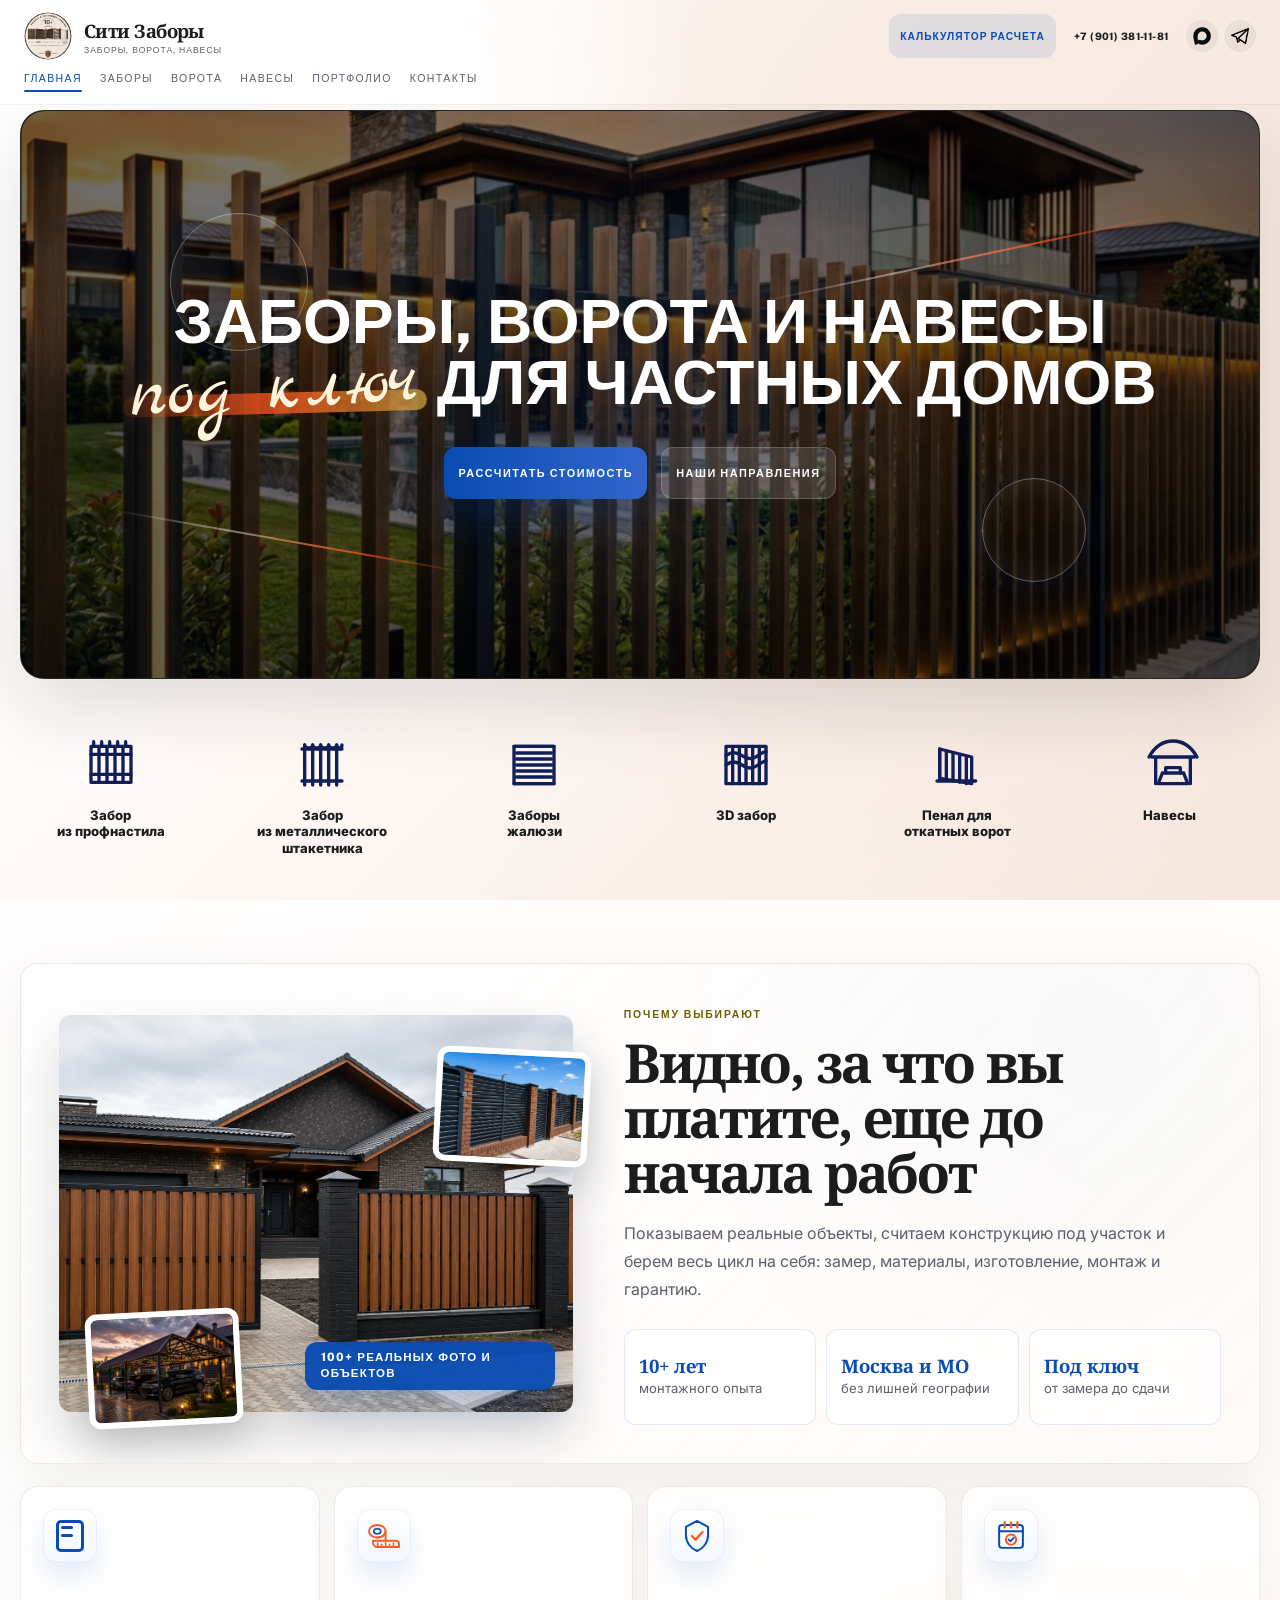
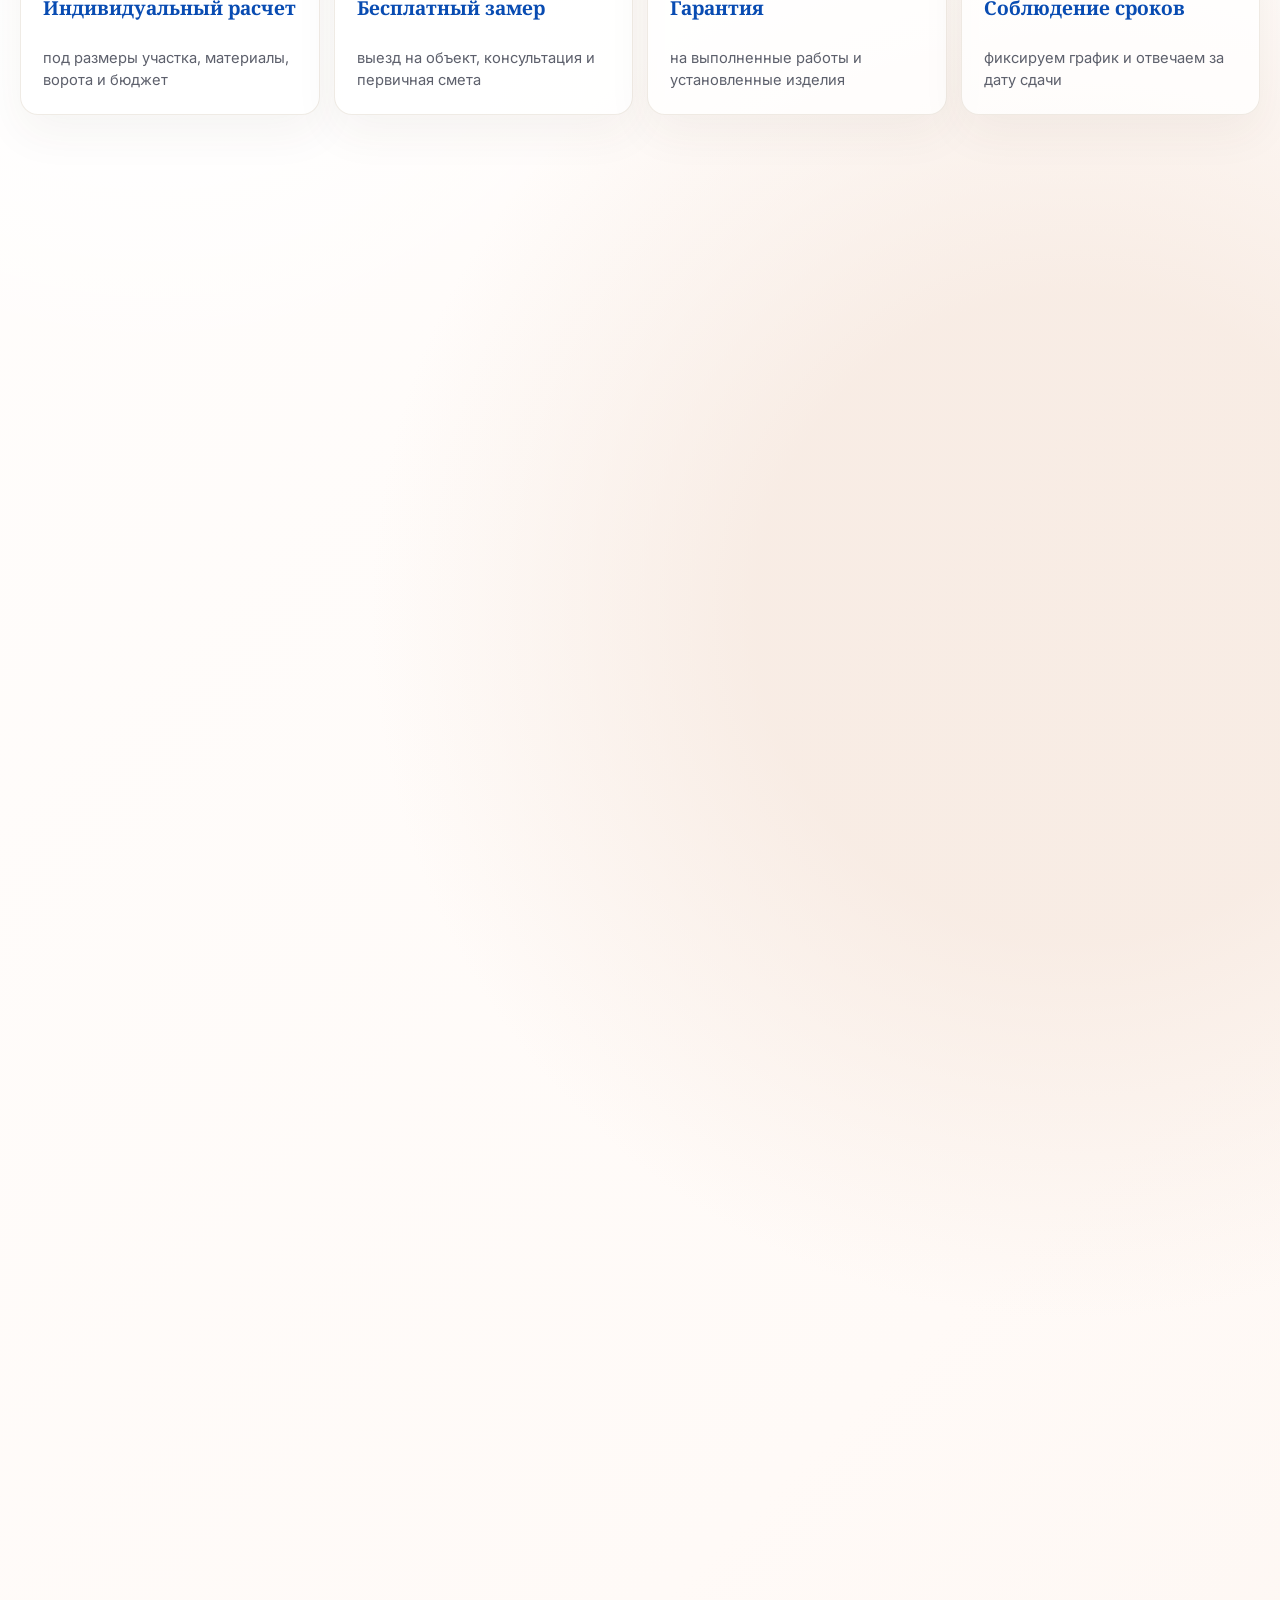
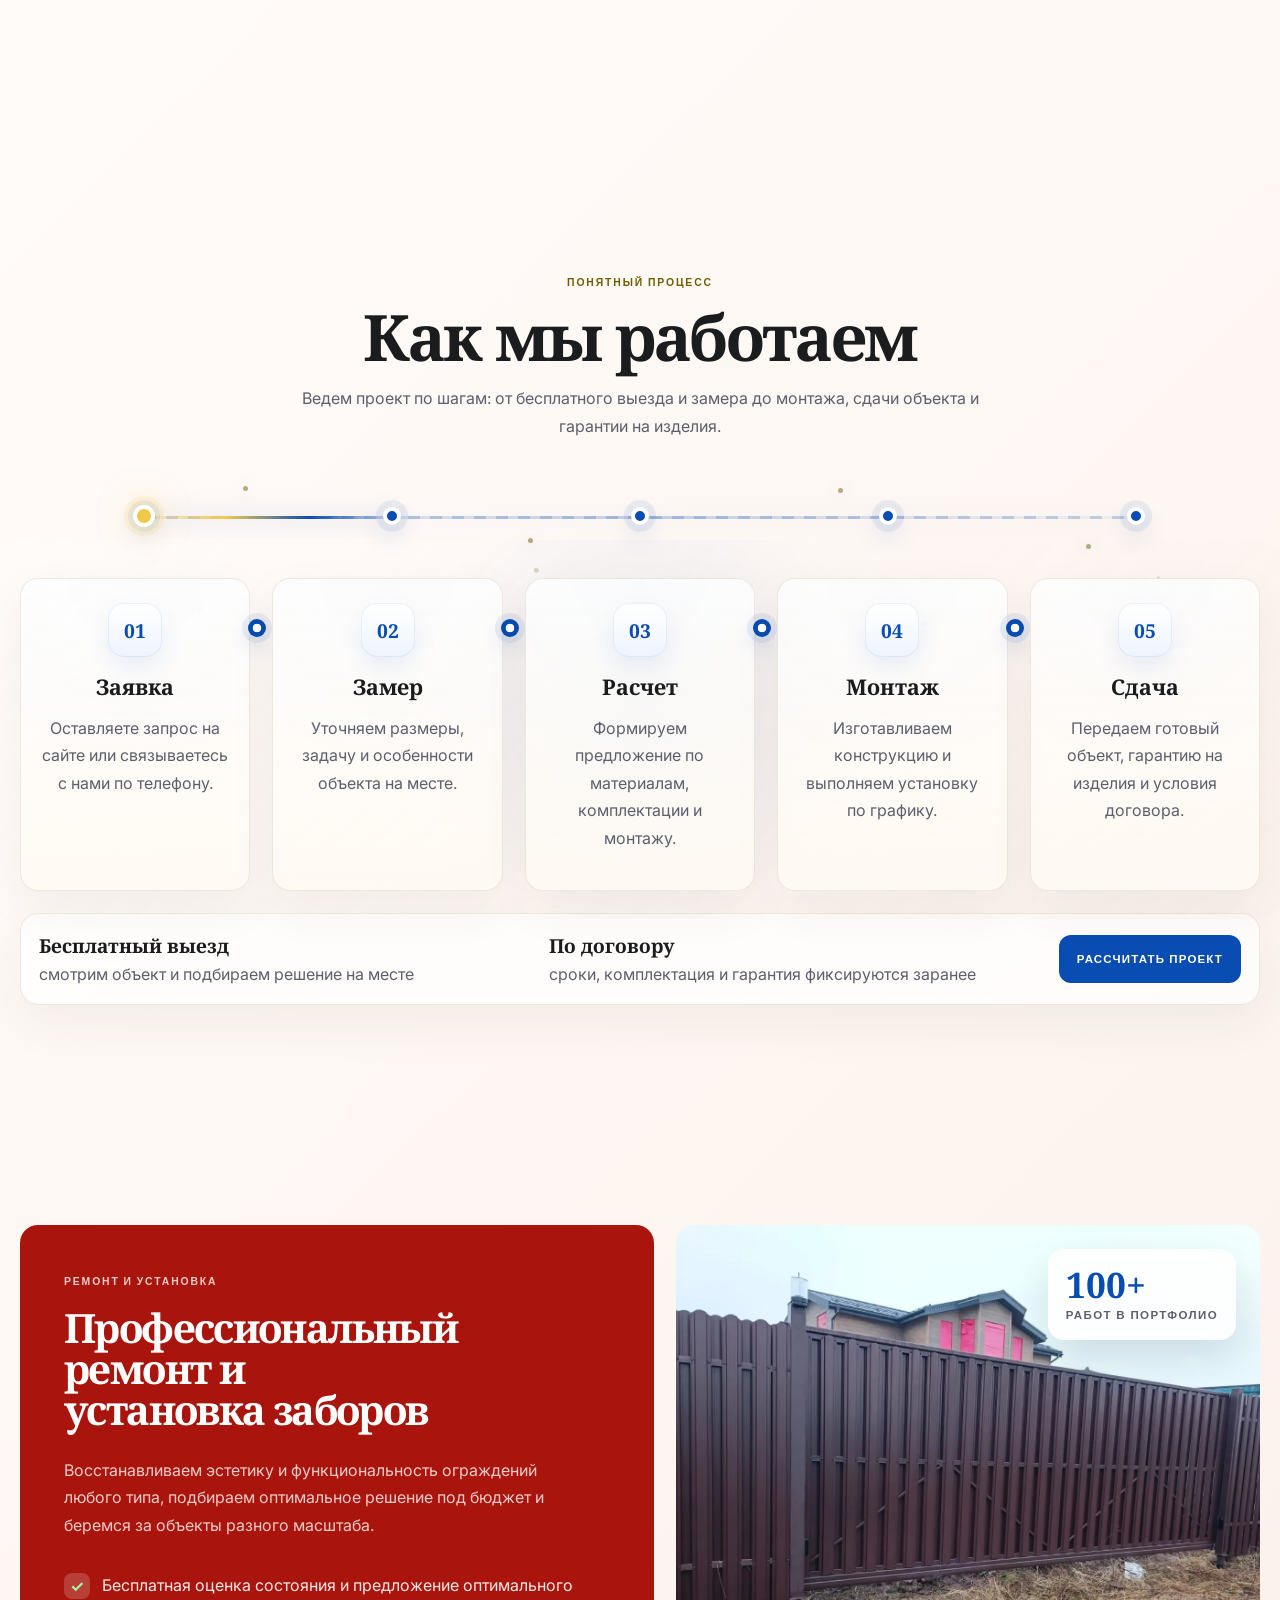
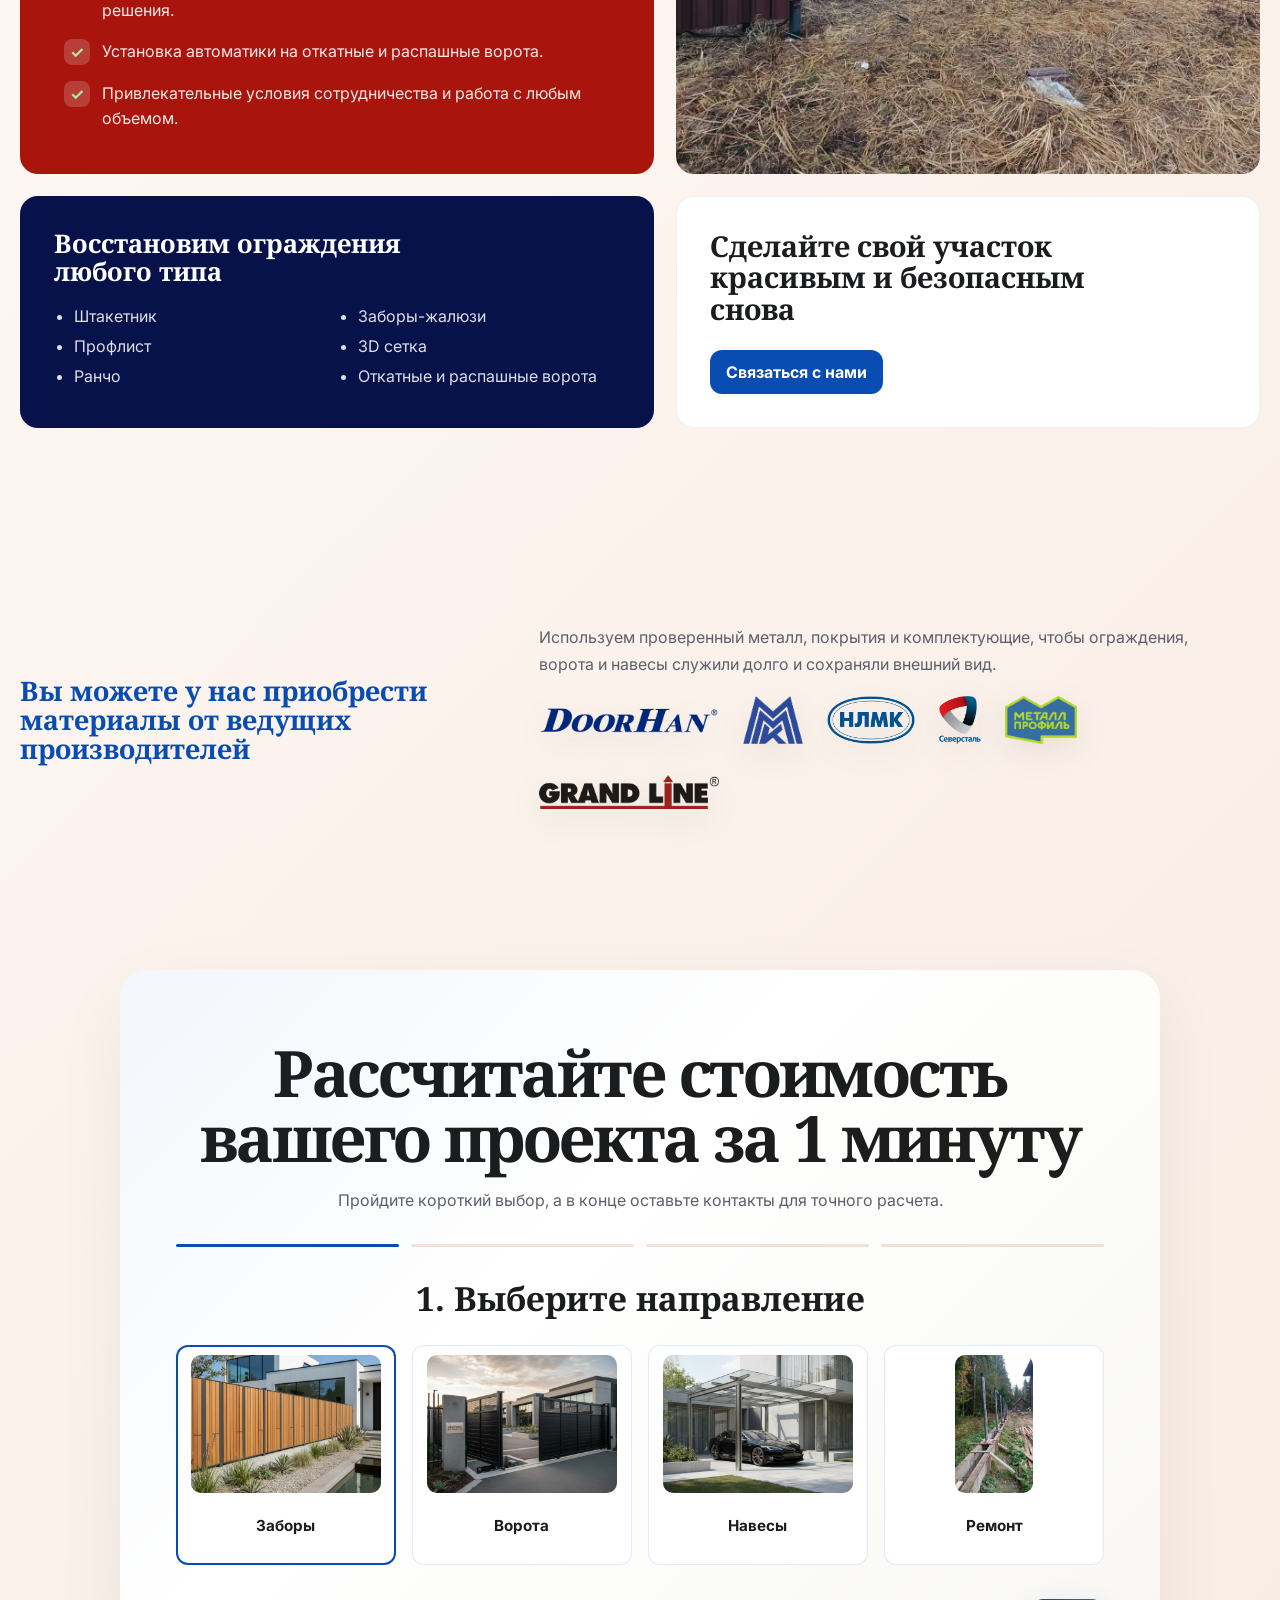
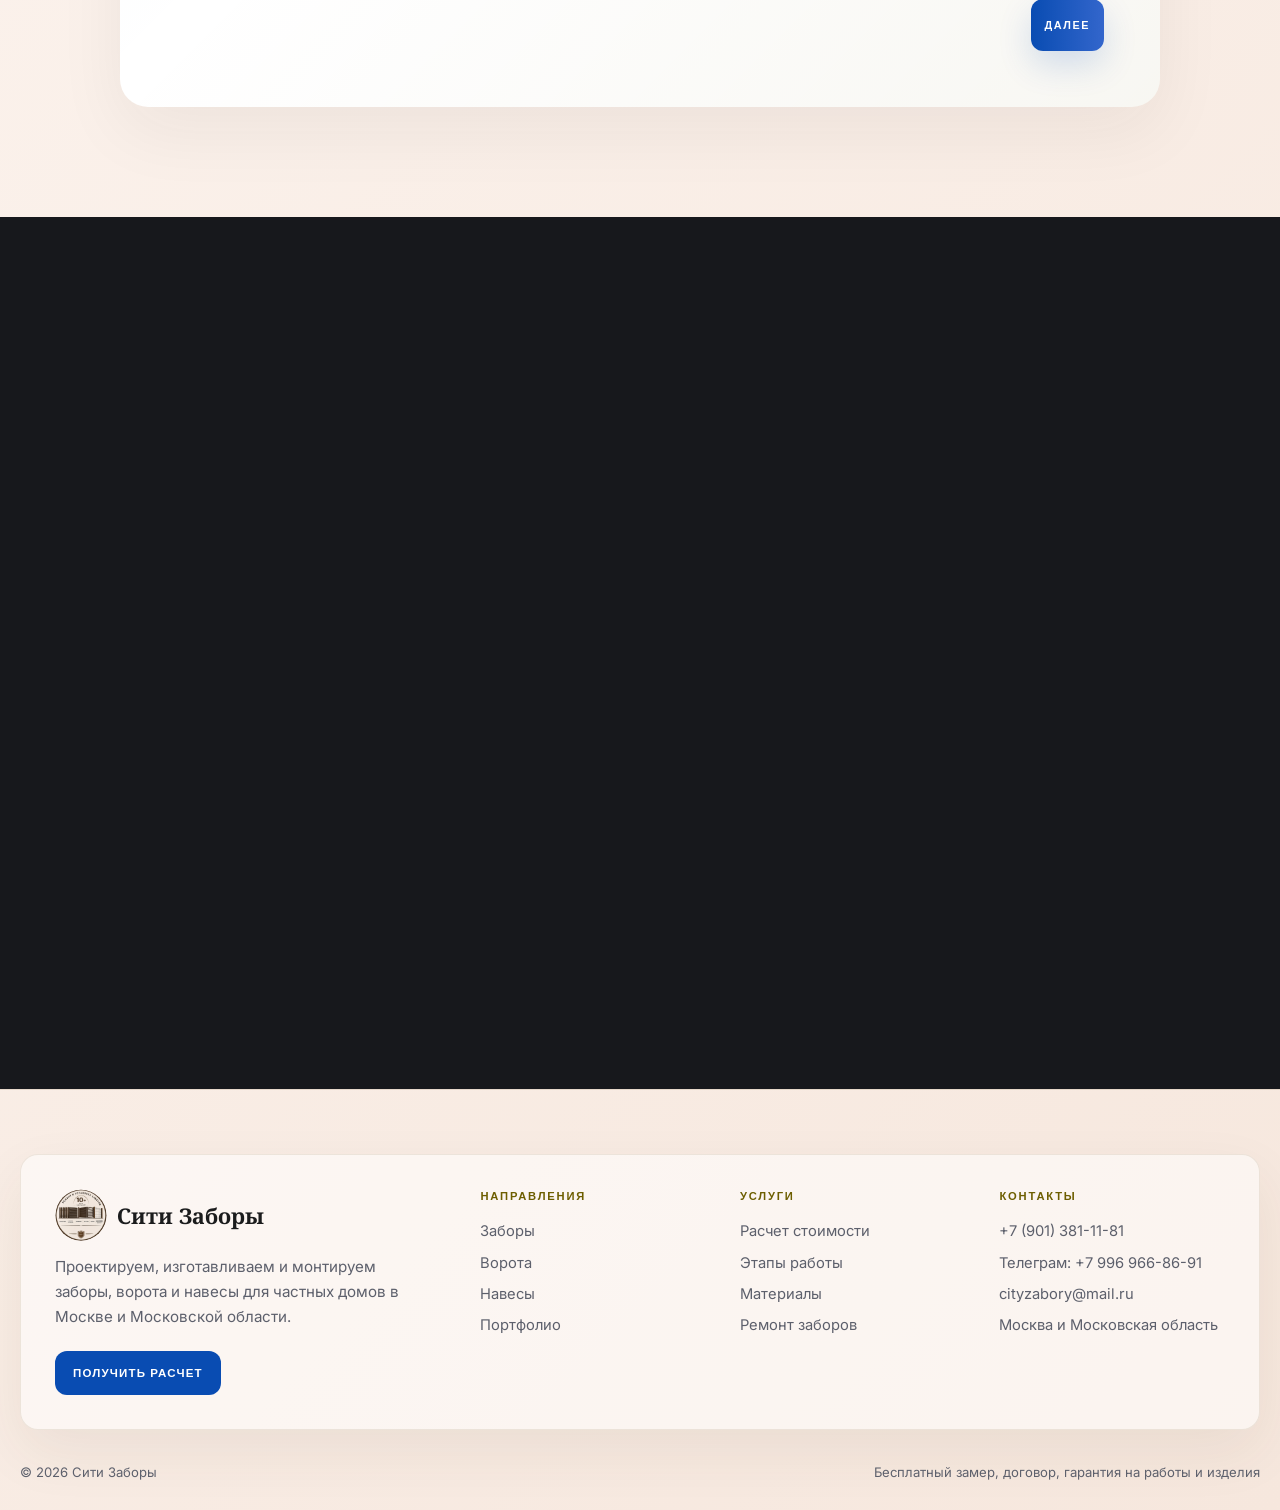
==== index.html @ e71bc62c "Add files via upload" ====
<!DOCTYPE html>
<html lang="ru">
  <head>
    <meta charset="UTF-8" />
    <meta name="viewport" content="width=device-width, initial-scale=1.0" />
    <title>Сити Заборы — заборы, ворота и навесы под ключ в Москве и МО</title>
    <meta
      name="description"
      content="Сити Заборы: изготовление, ремонт и монтаж заборов всех видов, ворот и навесов в Москве и Московской области. Бесплатный выезд для расчета."
    />
    <link rel="preconnect" href="https://fonts.googleapis.com" />
    <link rel="preconnect" href="https://fonts.gstatic.com" crossorigin />
    <link
      href="https://fonts.googleapis.com/css2?family=Inter:wght@400;500;600;700&family=Marck+Script&family=Noto+Serif:wght@400;600;700&family=Public+Sans:wght@500;600;700&display=swap"
      rel="stylesheet"
    />
    <link rel="stylesheet" href="./styles.css?v=20260618-no-quiz" />
  </head>
  <body>
    <header class="site-header">
      <div class="container header-inner">
        <a class="brand" href="#top">
          <span class="brand-logo-wrap">
            <img class="brand-logo" src="./assets/site-logo-new.png" alt="Логотип компании" />
          </span>
          <span class="brand-text">
            <span class="brand-title">Сити Заборы</span>
            <span class="brand-subtitle">заборы, ворота, навесы</span>
          </span>
        </a>

        <nav class="site-nav" aria-label="Основная навигация">
          <a class="is-active" href="./index.html">Главная</a>
          <a href="./fences.html">Заборы</a>
          <a href="./gates.html">Ворота</a>
          <a href="./canopies.html">Навесы</a>
          <a href="./portfolio.html">Портфолио</a>
          <a href="#contact">Контакты</a>
        </nav>

        <div class="header-tools">
          <a class="header-calc" href="#calculator">Калькулятор расчета</a>
          <a class="header-phone" href="tel:+79013811181">+7 (901) 381-11-81</a>
          <div class="header-messengers" aria-label="Мессенджеры">
            <a class="messenger-link" href="tel:+79013811181" aria-label="Max">
              <img src="./assets/max-logo.webp" alt="" />
            </a>
            <a class="messenger-link messenger-link-telegram" href="tel:+79969668691" aria-label="Телеграм">
              <img src="./assets/telegram-logo.webp" alt="" />
            </a>
          </div>
          <a class="header-action" href="#contact">Оставить заявку</a>
        </div>
      </div>
    </header>

    <main id="top">
      <section class="hero">
        <div class="container hero-shell">
          <div class="hero-card">
            <div class="hero-media">
              <div class="hero-track" data-hero-track>
                <img class="hero-slide" src="./assets/home-hero-screen.webp" alt="Современный забор и ворота у частного дома" />
                <img class="hero-slide" src="./assets/hero-slide-1.webp" alt="Навес и забор на частном участке" />
                <img class="hero-slide" src="./assets/hero-slide-2.webp" alt="Забор жалюзи с кирпичными столбами" />
                <img class="hero-slide" src="./assets/hero-slide-3.webp" alt="Современный забор у частного дома" />
                <img class="hero-slide" src="./assets/hero-canopy-evening.jpg" alt="Навес для автомобилей на участке вечером" />
              </div>
            </div>
            <div class="hero-overlay"></div>
            <div class="hero-graphics" aria-hidden="true">
              <span class="hero-wire hero-wire-one"></span>
              <span class="hero-wire hero-wire-two"></span>
              <span class="hero-pulse hero-pulse-one"></span>
              <span class="hero-pulse hero-pulse-two"></span>
              <span class="hero-scan"></span>
            </div>
            <div class="hero-inner">
              <div class="hero-copy">
                <h1>
                  Заборы, ворота и навесы
                  <span class="hero-title-accent">под ключ</span>
                  для частных домов
                </h1>
                <div class="hero-actions">
                  <a class="button button-primary" href="#calculator">Рассчитать стоимость</a>
                  <a class="button button-secondary" href="#services">Наши направления</a>
                </div>
              </div>
            </div>
          </div>
        </div>
      </section>

      <section class="product-strip" aria-label="Популярные товарные позиции">
        <div class="container product-strip-grid">
          <a class="product-tile" href="./fences.html#fence-types">
            <svg viewBox="0 0 96 96" aria-hidden="true">
              <rect x="18" y="20" width="60" height="54" />
              <path d="M18 32h60M18 62h60M30 20v54M42 20v54M54 20v54M66 20v54" />
              <path d="M22 20v-7M34 20v-7M46 20v-7M58 20v-7M70 20v-7" />
            </svg>
            <span>Забор<br />из профнастила</span>
          </a>

          <a class="product-tile" href="./fences.html#fence-types">
            <svg viewBox="0 0 96 96" aria-hidden="true">
              <path d="M18 24h60M18 72h60" />
              <path d="M22 18v60M34 18v60M46 18v60M58 18v60M70 18v60" />
              <path d="M22 18c0 6 12 6 12 0M34 18c0 6 12 6 12 0M46 18c0 6 12 6 12 0M58 18c0 6 12 6 12 0M70 18c0 6 8 6 8 0" />
            </svg>
            <span>Забор<br />из металлического<br />штакетника</span>
          </a>

          <a class="product-tile" href="./fences.html#fence-types">
            <svg viewBox="0 0 96 96" aria-hidden="true">
              <rect x="18" y="20" width="60" height="56" />
              <path d="M22 30h52M22 39h52M22 48h52M22 57h52M22 66h52" />
              <path d="M18 20h60M18 76h60" />
            </svg>
            <span>Заборы<br />жалюзи</span>
          </a>

          <a class="product-tile" href="./fences.html#fence-types">
            <svg viewBox="0 0 96 96" aria-hidden="true">
              <rect x="18" y="20" width="60" height="56" />
              <path d="M28 20v56M38 20v56M48 20v56M58 20v56M68 20v56" />
              <path d="M18 34c8-6 14-6 24 0s16 6 24 0 12-6 12-6" />
              <path d="M18 48c8-6 14-6 24 0s16 6 24 0 12-6 12-6" />
            </svg>
            <span>3D забор</span>
          </a>

          <a class="product-tile" href="./gates.html">
            <svg viewBox="0 0 96 96" aria-hidden="true">
              <path d="M22 68V24l48 12v40L22 68Z" />
              <path d="M22 24v44M32 27v43M42 30v42M52 33v41M62 36v40" />
              <path d="M18 72h58" />
            </svg>
            <span>Пенал для<br />откатных ворот</span>
          </a>

          <a class="product-tile" href="./canopies.html">
            <svg viewBox="0 0 96 96" aria-hidden="true">
              <path d="M18 36c9-16 21-24 36-24s27 8 36 24" />
              <path d="M22 36h64M28 36v40M80 36v40" />
              <path d="M38 60h32l6 16H32l6-16Z" />
              <path d="M43 60v-8h22v8" />
            </svg>
            <span>Навесы</span>
          </a>
        </div>
      </section>

      <section class="metrics" aria-label="Преимущества Сити Заборы">
        <div class="container metrics-wrap">
          <div class="metrics-showcase">
            <div class="metrics-media">
              <img src="./assets/portfolio-modern-fence.jpg" alt="Готовый современный забор на частном участке" />
              <img class="metrics-thumb metrics-thumb-one" src="./assets/portfolio-louver-fence.jpg" alt="Фрагмент забора жалюзи" />
              <img class="metrics-thumb metrics-thumb-two" src="./assets/portfolio-canopy-evening.jpg" alt="Навес и ограждение на участке вечером" />
              <span class="metrics-badge">100+ реальных фото и объектов</span>
            </div>

            <div class="metrics-copy">
              <span class="section-label">почему выбирают</span>
              <h2>Видно, за что вы платите, еще до начала работ</h2>
              <p>
                Показываем реальные объекты, считаем конструкцию под участок и берем
                весь цикл на себя: замер, материалы, изготовление, монтаж и гарантию.
              </p>
              <div class="metrics-proof" aria-label="Ключевые факты">
                <span><strong>10+ лет</strong> монтажного опыта</span>
                <span><strong>Москва и МО</strong> без лишней географии</span>
                <span><strong>Под ключ</strong> от замера до сдачи</span>
              </div>
            </div>
          </div>

          <div class="metrics-grid">
            <article class="metric-card">
              <span class="metric-icon metric-icon-calc" aria-hidden="true"></span>
              <strong>Индивидуальный расчет</strong>
              <span>под размеры участка, материалы, ворота и бюджет</span>
            </article>
            <article class="metric-card">
              <span class="metric-icon metric-icon-image" aria-hidden="true">
                <img src="./assets/metric-measure.svg" alt="" />
              </span>
              <strong>Бесплатный замер</strong>
              <span>выезд на объект, консультация и первичная смета</span>
            </article>
            <article class="metric-card">
              <span class="metric-icon metric-icon-image" aria-hidden="true">
                <img src="./assets/metric-shield.svg" alt="" />
              </span>
              <strong>Гарантия</strong>
              <span>на выполненные работы и установленные изделия</span>
            </article>
            <article class="metric-card">
              <span class="metric-icon metric-icon-image" aria-hidden="true">
                <img src="./assets/metric-calendar.svg" alt="" />
              </span>
              <strong>Соблюдение сроков</strong>
              <span>фиксируем график и отвечаем за дату сдачи</span>
            </article>
          </div>
        </div>
      </section>

      <section class="section services-section" id="services">
        <div class="container">
          <div class="section-head">
            <span class="section-label">основные направления</span>
              <h2>Заборы всех видов в приоритете</h2>
            <p>
              Основное направление Сити Заборы — заборы всех видов. Также берем
              ворота, навесы, автоматику и восстановление существующих ограждений.
            </p>
          </div>

          <div class="services-grid">
            <a class="service-card service-card-large" href="./fences.html">
              <img src="./assets/catalog-fences.webp" alt="Каталог заборов" />
              <span class="service-card-action">Смотреть каталог</span>
              <div class="service-card-copy">
                <h3>Каталог заборов</h3>
                <p>
                  Все виды ограждений для частных домов и участков: профлист,
                  штакетник, жалюзи, ранчо, 3D сетка и комбинированные решения.
                </p>
              </div>
            </a>

            <a class="service-card" href="./gates.html">
              <img src="./assets/catalog-gates.webp" alt="Откатные и распашные ворота" />
              <span class="service-card-action">Перейти</span>
              <div class="service-card-copy">
                <h3>Откатные и распашные ворота</h3>
                <p>Изготовление, монтаж и подготовка под автоматику.</p>
              </div>
            </a>

            <a class="service-card" href="./canopies.html">
              <img src="./assets/service-canopy-main.webp" alt="Навесы для автомобиля" />
              <span class="service-card-action">Перейти</span>
              <div class="service-card-copy">
                <h3>Навесы для автомобиля</h3>
                <p>Конструкции для автомобиля, входной группы и дворовой зоны.</p>
              </div>
            </a>

            <a class="service-card service-card-wide" href="./portfolio.html">
              <img src="./assets/portfolio-louver-fence.jpg" alt="Реальный объект с ограждением" />
              <span class="service-card-action">Смотреть работы</span>
              <div class="service-card-copy">
                <h3>Портфолио по реальным объектам</h3>
                <p>
                  Не стоки и не рендеры. В основе сайта реальные фотографии ваших работ,
                  которые потом можно расширять через админку.
                </p>
              </div>
            </a>
          </div>
        </div>
      </section>

      <section class="section process-section" id="process">
        <div class="container">
          <div class="section-head centered">
            <span class="section-label">понятный процесс</span>
            <h2>Как мы работаем</h2>
            <p>
              Ведем проект по шагам: от бесплатного выезда и замера до монтажа,
              сдачи объекта и гарантии на изделия.
            </p>
          </div>

          <div class="process-route" aria-hidden="true">
            <span class="process-route-line"></span>
            <span class="process-route-pulse"></span>
            <span class="process-route-node process-route-node-one"></span>
            <span class="process-route-node process-route-node-two"></span>
            <span class="process-route-node process-route-node-three"></span>
            <span class="process-route-node process-route-node-four"></span>
            <span class="process-route-node process-route-node-five"></span>
            <span class="process-cursor"></span>
            <span class="process-particle process-particle-one"></span>
            <span class="process-particle process-particle-two"></span>
            <span class="process-particle process-particle-three"></span>
            <span class="process-particle process-particle-four"></span>
          </div>

          <div class="process-grid" aria-label="Этапы работы">
            <article>
              <span>01</span>
              <h3>Заявка</h3>
              <p>Оставляете запрос на сайте или связываетесь с нами по телефону.</p>
            </article>
            <article>
              <span>02</span>
              <h3>Замер</h3>
              <p>Уточняем размеры, задачу и особенности объекта на месте.</p>
            </article>
            <article>
              <span>03</span>
              <h3>Расчет</h3>
              <p>Формируем предложение по материалам, комплектации и монтажу.</p>
            </article>
            <article>
              <span>04</span>
              <h3>Монтаж</h3>
              <p>Изготавливаем конструкцию и выполняем установку по графику.</p>
            </article>
            <article>
              <span>05</span>
              <h3>Сдача</h3>
              <p>Передаем готовый объект, гарантию на изделия и условия договора.</p>
            </article>
          </div>

          <div class="process-summary">
            <div>
              <strong>Бесплатный выезд</strong>
              <span>смотрим объект и подбираем решение на месте</span>
            </div>
            <div>
              <strong>По договору</strong>
              <span>сроки, комплектация и гарантия фиксируются заранее</span>
            </div>
            <a class="process-summary-link" href="#calculator">Рассчитать проект</a>
          </div>
        </div>
      </section>

      <section class="section repair-section" id="repair">
        <div class="container repair-layout">
          <div class="repair-copy">
            <span class="section-label">ремонт и установка</span>
            <h2>Профессиональный ремонт и установка заборов</h2>
            <p>
              Восстанавливаем эстетику и функциональность ограждений любого типа,
              подбираем оптимальное решение под бюджет и беремся за объекты разного
              масштаба.
            </p>

            <div class="repair-benefits">
              <article>
                <span>✓</span>
                <p>Бесплатная оценка состояния и предложение оптимального решения.</p>
              </article>
              <article>
                <span>✓</span>
                <p>Установка автоматики на откатные и распашные ворота.</p>
              </article>
              <article>
                <span>✓</span>
                <p>Привлекательные условия сотрудничества и работа с любым объемом.</p>
              </article>
            </div>
          </div>

          <div class="repair-panel">
            <div class="repair-stat">
              <strong>100+</strong>
              <span>работ в портфолио</span>
            </div>
            <img src="./assets/fence-brown.webp" alt="Ремонт и установка деревянного забора" />
          </div>

          <div class="repair-types">
            <h3>Восстановим ограждения любого типа</h3>
            <ul>
              <li>Штакетник</li>
              <li>Заборы-жалюзи</li>
              <li>Профлист</li>
              <li>3D сетка</li>
              <li>Ранчо</li>
              <li>Откатные и распашные ворота</li>
            </ul>
          </div>

          <div class="repair-contact">
            <strong>Сделайте свой участок красивым и безопасным снова</strong>
            <div>
              <a href="tel:+79013811181">Связаться с нами</a>
            </div>
          </div>
        </div>
      </section>

      <section class="metrics materials-section" id="materials-sale">
        <div class="container materials-advantage">
          <strong>Вы можете у нас приобрести материалы от ведущих производителей</strong>
          <div class="materials-copy">
            <span>
              Используем проверенный металл, покрытия и комплектующие, чтобы ограждения,
              ворота и навесы служили долго и сохраняли внешний вид.
            </span>
            <div class="materials-logos" aria-label="Производители материалов">
              <img src="./assets/logo-doorhan-transparent.png" alt="DoorHan" />
              <img src="./assets/logo-mmk-transparent.png" alt="ММК" />
              <img src="./assets/logo-nlmk-transparent.png" alt="НЛМК" />
              <img src="./assets/logo-severstal-transparent.png" alt="Северсталь" />
              <img src="./assets/logo-metalprofile-transparent.png" alt="Металл Профиль" />
              <img src="./assets/logo-grand-line-transparent.png" alt="Grand Line" />
            </div>
          </div>
        </div>
      </section>

      <section class="section calculator-section" id="calculator">
        <div class="container">
          <div class="calculator-card">
            <div class="calculator-head">
              <h2>Рассчитайте стоимость вашего проекта за 1 минуту</h2>
              <p>Пройдите короткий выбор, а в конце оставьте контакты для точного расчета.</p>
            </div>

            <div class="calculator-progress" aria-label="Шаги расчета">
              <span class="is-active"></span>
              <span></span>
              <span></span>
              <span></span>
            </div>

            <form class="calculator-wizard" data-calculator>
              <div class="calculator-step is-active" data-step="0">
                <h3>1. Выберите направление</h3>
                <div class="calculator-options calculator-options-media">
                  <label class="option-card option-card-media">
                    <input type="radio" name="direction" value="fences" checked />
                    <span>
                      <img src="./assets/catalog-fences.webp" alt="" />
                      <strong>Заборы</strong>
                    </span>
                  </label>
                  <label class="option-card option-card-media">
                    <input type="radio" name="direction" value="gates" />
                    <span>
                      <img src="./assets/catalog-gates.webp" alt="" />
                      <strong>Ворота</strong>
                    </span>
                  </label>
                  <label class="option-card option-card-media">
                    <input type="radio" name="direction" value="canopies" />
                    <span>
                      <img src="./assets/catalog-canopies.webp" alt="" />
                      <strong>Навесы</strong>
                    </span>
                  </label>
                  <label class="option-card option-card-media">
                    <input type="radio" name="direction" value="repair" />
                    <span>
                      <img src="./assets/montage-1.webp" alt="" />
                      <strong>Ремонт</strong>
                    </span>
                  </label>
                </div>
              </div>

              <div class="calculator-step" data-step="1">
                <h3>2. Уточните тип изделия</h3>
                <div class="calculator-detail-group is-active" data-calc-group="fences">
                  <div class="calculator-options calculator-options-media">
                    <label class="option-card option-card-media">
                      <input type="radio" name="fence-kind" value="Профнастил" checked />
                      <span><img src="./assets/fence-brick.webp" alt="" /><strong>Профнастил</strong></span>
                    </label>
                    <label class="option-card option-card-media">
                      <input type="radio" name="fence-kind" value="Металлический штакетник" />
                      <span><img src="./assets/euro-fence.webp" alt="" /><strong>Металлический штакетник</strong></span>
                    </label>
                    <label class="option-card option-card-media">
                      <input type="radio" name="fence-kind" value="Забор-жалюзи" />
                      <span><img src="./assets/hero-fence.webp" alt="" /><strong>Забор-жалюзи</strong></span>
                    </label>
                    <label class="option-card option-card-media">
                      <input type="radio" name="fence-kind" value="3D сетка" />
                      <span><img src="./assets/fence-grey.webp" alt="" /><strong>3D сетка</strong></span>
                    </label>
                  </div>
                </div>

                <div class="calculator-detail-group" data-calc-group="gates">
                  <div class="calculator-options calculator-options-media">
                    <label class="option-card option-card-media">
                      <input type="radio" name="gate-kind" value="Откатные ворота" checked />
                      <span><img src="./assets/catalog-gates.webp" alt="" /><strong>Откатные</strong></span>
                    </label>
                    <label class="option-card option-card-media">
                      <input type="radio" name="gate-kind" value="Распашные ворота" />
                      <span><img src="./assets/gate-frame.webp" alt="" /><strong>Распашные</strong></span>
                    </label>
                    <label class="option-card option-card-media">
                      <input type="radio" name="gate-kind" value="Пенал для откатных ворот" />
                      <span><img src="./assets/gates-project-orion-stitch.webp" alt="" /><strong>Пенал</strong></span>
                    </label>
                  </div>
                </div>

                <div class="calculator-detail-group" data-calc-group="canopies">
                  <div class="calculator-options calculator-options-media">
                    <label class="option-card option-card-media">
                      <input type="radio" name="canopy-kind" value="Навес для авто" checked />
                      <span><img src="./assets/catalog-canopies.webp" alt="" /><strong>Для авто</strong></span>
                    </label>
                    <label class="option-card option-card-media">
                      <input type="radio" name="canopy-kind" value="Навес для террасы" />
                      <span><img src="./assets/canopy.webp" alt="" /><strong>Для террасы</strong></span>
                    </label>
                    <label class="option-card option-card-media">
                      <input type="radio" name="canopy-kind" value="Козырек входной группы" />
                      <span><img src="./assets/hero-canopy-evening.jpg" alt="" /><strong>Козырек</strong></span>
                    </label>
                  </div>
                </div>

                <div class="calculator-detail-group" data-calc-group="repair">
                  <div class="calculator-options calculator-options-media">
                    <label class="option-card option-card-media">
                      <input type="radio" name="repair-kind" value="Ремонт забора" checked />
                      <span><img src="./assets/fence-brown.webp" alt="" /><strong>Ремонт забора</strong></span>
                    </label>
                    <label class="option-card option-card-media">
                      <input type="radio" name="repair-kind" value="Замена секций" />
                      <span><img src="./assets/montage-2.webp" alt="" /><strong>Замена секций</strong></span>
                    </label>
                    <label class="option-card option-card-media">
                      <input type="radio" name="repair-kind" value="Автоматика ворот" />
                      <span><img src="./assets/gates-welding-stitch.webp" alt="" /><strong>Автоматика</strong></span>
                    </label>
                  </div>
                </div>
              </div>

              <div class="calculator-step" data-step="2">
                <h3>3. Укажите параметры</h3>
                <div class="calculator-fields">
                  <label>
                    <span>Примерная длина / размер</span>
                    <input type="text" name="size" placeholder="Например: 40 пог. м или 6 x 4 м" />
                  </label>
                  <label>
                    <span>Высота / назначение</span>
                    <input type="text" name="purpose" placeholder="Например: 2 м, приватность, автонавес" />
                  </label>
                  <label>
                    <span>Нужны ворота или автоматика?</span>
                    <select name="automation">
                      <option>Пока не знаю</option>
                      <option>Да, нужны ворота</option>
                      <option>Да, нужна автоматика</option>
                      <option>Нет, не нужны</option>
                    </select>
                  </label>
                  <label>
                    <span>Где находится объект?</span>
                    <input type="text" name="location" placeholder="Москва или Московская область" />
                  </label>
                </div>
              </div>

              <div class="calculator-step" data-step="3">
                <h3>4. Контакты для точной стоимости</h3>
                <p class="calculator-final-text">
                  После отправки уточним детали, бесплатно сориентируем по материалам и подготовим расчет.
                </p>
                <div class="calculator-fields">
                  <label>
                    <span>Ваше имя</span>
                    <input type="text" name="name" placeholder="Иван Иванов" />
                  </label>
                  <label>
                    <span>Телефон</span>
                    <input type="tel" name="phone" placeholder="+7 901 381-11-81" />
                  </label>
                  <label>
                    <span>Комментарий</span>
                    <textarea name="comment" rows="4" placeholder="Что важно учесть в проекте?"></textarea>
                  </label>
                </div>
              </div>
            </form>

            <div class="calculator-footer">
              <button class="button button-ghost" type="button" data-calc-prev>Назад</button>
              <button class="button button-primary" type="button" data-calc-next>Далее</button>
            </div>
          </div>
        </div>
      </section>

      <section class="section showcase-section">
        <div class="container showcase-grid">
          <article class="showcase-card">
            <img src="./assets/fence-grey.webp" alt="Серый забор из штакетника" />
            <div class="showcase-copy">
              <h3>Аккуратная уличная линия</h3>
              <p>Штакетник и профлист для частного сектора с чистой геометрией фасада.</p>
            </div>
          </article>
          <article class="showcase-card">
            <img src="./assets/hero-fence.webp" alt="Забор жалюзи возле дома" />
            <div class="showcase-copy">
              <h3>Премиальный внешний вид</h3>
              <p>Решения, где ограждение становится частью архитектуры участка.</p>
            </div>
          </article>
          <article class="showcase-card">
            <img src="./assets/montage-1.webp" alt="Монтаж основания забора" />
            <div class="showcase-copy">
              <h3>Реальный монтаж</h3>
              <p>Показываем процесс работ, а не только финальный глянец.</p>
            </div>
          </article>
        </div>
      </section>

      <section class="contact-band" id="contact">
        <div class="container contact-grid">
          <div class="contact-copy">
            <span class="section-label accent">сделаем участок надежнее</span>
            <h2>Получите бесплатный выезд для расчета</h2>
            <p>
              Подскажем по типу забора, воротам, навесам и общей комплектации.
              Стоимость считаем индивидуально после уточнения размеров, материалов
              и особенностей участка.
            </p>
            <div class="contact-notes">
              <div>
                <span>Регион</span>
                <strong>Москва и Московская область</strong>
              </div>
              <div>
                <span>Телефон</span>
                <strong>+7 901 381-11-81</strong>
              </div>
              <div>
                <span>Мессенджеры</span>
                <div class="contact-messenger-links">
                  <a href="tel:+79013811181" aria-label="Max: +7 901 381-11-81">
                    <img src="./assets/max-logo.webp" alt="" />
                    <strong>+7 901 381-11-81</strong>
                  </a>
                  <a href="tel:+79969668691" aria-label="Телеграм: +7 996 966-86-91">
                    <img src="./assets/telegram-logo.webp" alt="" />
                    <strong>+7 996 966-86-91</strong>
                  </a>
                </div>
              </div>
              <div>
                <span>Почта</span>
                <strong>cityzabory@mail.ru</strong>
              </div>
            </div>
          </div>

          <form class="contact-form">
            <label>
              <span>Имя</span>
              <input type="text" placeholder="Иван Иванов" />
            </label>
            <label>
              <span>Телефон</span>
              <input type="tel" placeholder="+7 901 381-11-81" />
            </label>
            <label>
              <span>Тип работ</span>
              <select>
                <option>Забор</option>
                <option>Ворота</option>
                <option>Навес</option>
                <option>Нужна консультация</option>
              </select>
            </label>
            <label>
              <span>Комментарий</span>
              <textarea rows="5" placeholder="Кратко опишите ваш проект"></textarea>
            </label>
            <button class="button button-primary button-full" type="button">
              Отправить заявку
            </button>
            <p class="form-note">
              Нажимая кнопку, вы соглашаетесь с политикой конфиденциальности.
            </p>
          </form>
        </div>
      </section>
    </main>

    <footer class="site-footer">
      <div class="container footer-shell">
        <div class="footer-main">
          <div class="footer-brand">
            <div class="footer-brand-row">
              <img class="footer-logo" src="./assets/site-logo-new.png" alt="Логотип компании" />
              <strong>Сити Заборы</strong>
            </div>
            <p>
              Проектируем, изготавливаем и монтируем заборы, ворота и навесы
              для частных домов в Москве и Московской области.
            </p>
            <a class="footer-cta" href="./index.html#contact">Получить расчет</a>
          </div>

          <nav class="footer-column" aria-label="Направления">
            <span>Направления</span>
            <a href="./fences.html">Заборы</a>
            <a href="./gates.html">Ворота</a>
            <a href="./canopies.html">Навесы</a>
            <a href="./portfolio.html">Портфолио</a>
          </nav>

          <nav class="footer-column" aria-label="Услуги">
            <span>Услуги</span>
            <a href="./index.html#calculator">Расчет стоимости</a>
            <a href="./index.html#process">Этапы работы</a>
            <a href="./index.html#materials-sale">Материалы</a>
            <a href="./index.html#repair">Ремонт заборов</a>
          </nav>

          <div class="footer-column">
            <span>Контакты</span>
            <a href="tel:+79013811181">+7 (901) 381-11-81</a>
            <a href="tel:+79969668691">Телеграм: +7 996 966-86-91</a>
            <a href="mailto:cityzabory@mail.ru">cityzabory@mail.ru</a>
            <p>Москва и Московская область</p>
          </div>
        </div>

        <div class="footer-bottom">
          <span>© 2026 Сити Заборы</span>
          <span>Бесплатный замер, договор, гарантия на работы и изделия</span>
        </div>
      </div>
    </footer>
    <script>
      (() => {
        const track = document.querySelector("[data-hero-track]");
        if (!track) return;

        const slides = Array.from(track.querySelectorAll(".hero-slide"));
        let activeIndex = 0;

        slides.forEach((slide, index) => {
          slide.classList.toggle("is-active", index === activeIndex);
        });

        setInterval(() => {
          const nextIndex = (activeIndex + 1) % slides.length;
          const currentSlide = slides[activeIndex];
          const nextSlide = slides[nextIndex];

          nextSlide.classList.add("is-next");
          nextSlide.offsetHeight;
          currentSlide.classList.add("is-leaving");
          nextSlide.classList.add("is-active");

          window.setTimeout(() => {
            currentSlide.classList.remove("is-active", "is-leaving");
            nextSlide.classList.remove("is-next");
            activeIndex = nextIndex;
          }, 950);
        }, 5000);
      })();

      (() => {
        const calculator = document.querySelector("[data-calculator]");
        if (!calculator) return;

        const steps = Array.from(calculator.querySelectorAll(".calculator-step"));
        const progressItems = Array.from(document.querySelectorAll(".calculator-progress span"));
        const prevButton = document.querySelector("[data-calc-prev]");
        const nextButton = document.querySelector("[data-calc-next]");
        const detailGroups = Array.from(calculator.querySelectorAll("[data-calc-group]"));
        let activeStep = 0;

        const updateDetailGroups = () => {
          const direction = calculator.querySelector('input[name="direction"]:checked')?.value || "fences";
          detailGroups.forEach(group => {
            group.classList.toggle("is-active", group.dataset.calcGroup === direction);
          });
        };

        const updateStep = () => {
          steps.forEach((step, index) => {
            step.classList.toggle("is-active", index === activeStep);
          });
          progressItems.forEach((item, index) => {
            item.classList.toggle("is-active", index <= activeStep);
          });
          prevButton.disabled = activeStep === 0;
          prevButton.style.visibility = activeStep === 0 ? "hidden" : "visible";
          nextButton.textContent = activeStep === steps.length - 1 ? "Отправить заявку" : "Далее";
          updateDetailGroups();
        };

        calculator.addEventListener("change", event => {
          if (event.target.name === "direction") updateDetailGroups();
        });

        prevButton.addEventListener("click", () => {
          activeStep = Math.max(0, activeStep - 1);
          updateStep();
        });

        nextButton.addEventListener("click", () => {
          if (activeStep < steps.length - 1) {
            activeStep += 1;
            updateStep();
            return;
          }

          nextButton.textContent = "Заявка подготовлена";
          nextButton.disabled = true;
          calculator.classList.add("is-complete");
        });

        updateStep();
      })();
    </script>
    <script src="./assets/site-effects.js?v=20260618-no-quiz"></script>
  </body>
</html>
---- styles.css ----
:root {
  --background: #fffaf7;
  --surface-lowest: #ffffff;
  --surface-low: #fbf1ea;
  --surface-high: #f2e4da;
  --surface-dim: #e8d7cb;
  --surface-dark: #17181c;
  --surface-dark-soft: #202126;
  --text: #1b1c1d;
  --muted: #5d606c;
  --primary: #094cb2;
  --primary-soft: #3366cc;
  --tertiary: #6d5e00;
  --white: #ffffff;
  --cream: #f5e6dc;
  --cream-soft: #fffaf6;
  --cream-line: rgba(139, 112, 76, 0.16);
  --page-gradient:
    radial-gradient(circle at 12% 18%, rgba(255, 255, 255, 0.9) 0 18rem, transparent 34rem),
    radial-gradient(circle at 84% 28%, rgba(245, 230, 220, 0.7) 0 20rem, transparent 44rem),
    linear-gradient(135deg, #ffffff 0%, #fffaf7 42%, #f6e7dd 100%);
  --page-gradient-header: var(--page-gradient);
  --page-gradient-header-scrolled: rgba(255, 250, 247, 0.78);
  --container: 1240px;
  --radius-sm: 12px;
  --radius-md: 18px;
  --radius-lg: 28px;
}

* {
  box-sizing: border-box;
}

html {
  min-height: 100%;
  background: var(--page-gradient);
  scroll-behavior: smooth;
  overflow-x: hidden;
}

body {
  min-height: 100%;
  margin: 0;
  background: var(--page-gradient);
  background-attachment: fixed;
  color: var(--text);
  font-family: "Inter", sans-serif;
  overflow-x: hidden;
}

img {
  display: block;
  width: 100%;
  height: auto;
}

a {
  color: inherit;
  text-decoration: none;
}

button,
input,
select,
textarea {
  font: inherit;
}

.container {
  width: min(var(--container), calc(100% - 40px));
  margin: 0 auto;
}

.site-header {
  position: sticky;
  top: 0;
  z-index: 50;
  background: var(--page-gradient-header);
  background-attachment: fixed;
  backdrop-filter: none;
  border-bottom: 1px solid rgba(27, 28, 29, 0.06);
  transition: background-color 0.25s ease, box-shadow 0.25s ease, border-color 0.25s ease, backdrop-filter 0.25s ease;
}

.site-header.is-scrolled {
  background: var(--page-gradient-header-scrolled);
  background-attachment: initial;
  -webkit-backdrop-filter: blur(18px) saturate(1.18);
  backdrop-filter: blur(18px) saturate(1.18);
  border-color: rgba(9, 76, 178, 0.12);
  box-shadow: 0 18px 48px rgba(17, 18, 22, 0.1);
}

@media (min-width: 761px) {
  body {
    padding-top: 82px;
  }

  .site-header {
    position: fixed;
    right: 0;
    left: 0;
    top: 0;
  }
}

.header-inner {
  display: grid;
  grid-template-columns: auto minmax(0, 1fr) auto;
  align-items: center;
  justify-content: space-between;
  gap: clamp(22px, 1.8vw, 34px);
  padding: 14px 0;
}

.site-header .container.header-inner {
  width: min(1580px, calc(100% - 48px));
}

.brand {
  display: flex;
  align-items: center;
  gap: 12px;
  flex: 0 0 auto;
  min-width: max-content;
}

.brand-logo-wrap {
  display: grid;
  place-items: center;
  width: 60px;
  height: 60px;
  overflow: hidden;
  flex: 0 0 auto;
  border-radius: 50%;
}

.brand-logo {
  width: 100%;
  height: 100%;
  border-radius: 50%;
  clip-path: circle(49% at 50% 50%);
  object-fit: contain;
  transition: transform 0.25s ease, filter 0.25s ease;
}

.brand:hover .brand-logo {
  filter: drop-shadow(0 8px 14px rgba(9, 76, 178, 0.18));
  transform: translateY(-1px) scale(1.03);
}

.brand-text {
  display: flex;
  flex-direction: column;
  gap: 2px;
}

.brand-title {
  font-family: "Noto Serif", serif;
  font-size: 1.28rem;
  font-weight: 700;
  letter-spacing: -0.03em;
  white-space: nowrap;
}

.brand-subtitle {
  font-family: "Public Sans", sans-serif;
  font-size: 0.58rem;
  letter-spacing: 0.13em;
  text-transform: uppercase;
  color: var(--muted);
  white-space: nowrap;
}

.site-nav {
  display: flex;
  align-items: center;
  justify-content: center;
  gap: clamp(18px, 1.25vw, 24px);
  min-width: 0;
  font-family: "Public Sans", sans-serif;
  font-size: clamp(0.66rem, 0.62vw, 0.74rem);
  letter-spacing: 0.13em;
  text-transform: uppercase;
  color: var(--muted);
  white-space: nowrap;
}

.site-nav a:hover {
  color: var(--primary);
}

.site-nav a.is-active {
  color: var(--primary);
}

.site-nav a {
  position: relative;
  transition: color 0.22s ease;
}

.site-nav a::after {
  content: "";
  position: absolute;
  left: 0;
  right: 0;
  bottom: -8px;
  height: 2px;
  border-radius: 999px;
  background: var(--primary);
  transform: scaleX(0);
  transform-origin: center;
  transition: transform 0.24s ease;
}

.site-nav a:hover::after,
.site-nav a.is-active::after {
  transform: scaleX(1);
}

.header-tools {
  display: flex;
  align-items: center;
  gap: 10px;
  min-width: 0;
  justify-content: flex-end;
  white-space: nowrap;
}

.header-calc,
.header-phone {
  display: inline-flex;
  align-items: center;
  justify-content: center;
  min-height: 44px;
  border-radius: var(--radius-sm);
  font-family: "Public Sans", sans-serif;
  font-size: clamp(0.64rem, 0.68vw, 0.72rem);
  font-weight: 800;
  letter-spacing: 0.1em;
  text-transform: uppercase;
  white-space: nowrap;
}

.header-calc {
  padding: 0 clamp(10px, 0.9vw, 14px);
  background: rgba(9, 76, 178, 0.1);
  color: var(--primary);
  transition: transform 0.22s ease, background-color 0.22s ease, box-shadow 0.22s ease;
}

.header-phone {
  padding: 0 clamp(6px, 0.75vw, 10px);
  color: var(--text);
  letter-spacing: 0.04em;
  transition: color 0.22s ease, transform 0.22s ease;
}

.header-calc:hover {
  background: rgba(9, 76, 178, 0.15);
  box-shadow: 0 10px 24px rgba(9, 76, 178, 0.12);
  transform: translateY(-1px);
}

.header-phone:hover {
  color: var(--primary);
  transform: translateY(-1px);
}

.header-messengers,
.gates-stitch-messengers {
  display: flex;
  align-items: center;
  gap: 6px;
}

.messenger-link,
.gates-stitch-messengers a {
  display: grid;
  place-items: center;
  width: 34px;
  height: 34px;
  border-radius: 999px;
  background: rgba(27, 28, 29, 0.06);
  overflow: hidden;
  transition: transform 0.22s ease, background-color 0.22s ease, box-shadow 0.22s ease;
}

.messenger-link:hover,
.gates-stitch-messengers a:hover {
  background: rgba(9, 76, 178, 0.1);
  box-shadow: 0 10px 22px rgba(17, 18, 22, 0.1);
  transform: translateY(-2px) scale(1.04);
}

.messenger-link img,
.gates-stitch-messengers img {
  width: 18px;
  height: 18px;
  object-fit: contain;
}

.messenger-link-telegram img {
  mix-blend-mode: multiply;
}

.header-action,
.button {
  position: relative;
  display: inline-flex;
  align-items: center;
  justify-content: center;
  min-height: 52px;
  padding: 0 clamp(14px, 1vw, 18px);
  border: 0;
  border-radius: var(--radius-sm);
  font-family: "Public Sans", sans-serif;
  font-size: clamp(0.68rem, 0.7vw, 0.74rem);
  font-weight: 700;
  letter-spacing: 0.14em;
  text-transform: uppercase;
  cursor: pointer;
  overflow: hidden;
  box-shadow: 0 14px 34px rgba(9, 76, 178, 0.16);
  transition: transform 0.2s ease, opacity 0.18s ease, background-color 0.18s ease, box-shadow 0.2s ease;
}

.header-action:hover,
.button:hover {
  box-shadow: 0 18px 44px rgba(9, 76, 178, 0.22);
  transform: translateY(-2px);
}

.header-action::after,
.button::after {
  content: "";
  position: absolute;
  inset: 0 auto 0 -120%;
  width: 70%;
  background: linear-gradient(90deg, transparent, rgba(255, 255, 255, 0.24), transparent);
  transform: skewX(-18deg);
  transition: left 0.55s ease;
}

.header-action:hover::after,
.button:hover::after {
  left: 150%;
}

.header-action,
.button-primary {
  background: linear-gradient(90deg, var(--primary), var(--primary-soft));
  color: var(--white);
}

.button-secondary {
  background: rgba(255, 255, 255, 0.14);
  color: var(--white);
}

.button-ghost {
  padding-inline: 0;
  min-height: auto;
  background: transparent;
  color: rgba(27, 28, 29, 0.45);
}

.button-full {
  width: 100%;
}

.hero {
  position: relative;
  padding: 28px 0 30px;
  overflow: visible;
}

.hero-shell {
  width: min(var(--container), calc(100% - 40px));
}

.hero-card {
  position: relative;
  min-height: clamp(520px, 63vh, 720px);
  overflow: hidden;
  border: 1px solid rgba(139, 112, 76, 0.16);
  border-radius: 24px;
  background: var(--surface-dark);
  box-shadow: 0 28px 76px rgba(24, 25, 28, 0.13);
  isolation: isolate;
}

.hero-media,
.hero-overlay,
.hero-graphics {
  position: absolute;
  inset: 0;
}

.hero-media {
  overflow: hidden;
  z-index: 0;
  border-radius: inherit;
}

.hero-track {
  position: absolute;
  inset: 0;
  width: 100%;
  height: 100%;
  overflow: hidden;
}

.hero-slide {
  position: absolute;
  inset: 0;
  width: 100%;
  height: 100%;
  object-fit: cover;
  transform: translate3d(100%, 0, 0) scale(1.03);
  filter: saturate(1.05) contrast(1.05);
  transition: transform 900ms ease;
  will-change: transform;
}

.hero-slide.is-active {
  transform: translate3d(0, 0, 0) scale(1.03);
  z-index: 2;
}

.hero-slide.is-next {
  transform: translate3d(100%, 0, 0) scale(1.03);
  z-index: 3;
}

.hero-slide.is-next.is-active {
  transform: translate3d(0, 0, 0) scale(1.03);
}

.hero-slide.is-leaving {
  transform: translate3d(-100%, 0, 0) scale(1.03);
  z-index: 2;
}

.hero-overlay {
  z-index: 2;
  pointer-events: none;
  background:
    radial-gradient(circle at 50% 50%, rgba(9, 76, 178, 0.16), transparent 42%),
    linear-gradient(180deg, rgba(3, 4, 8, 0.42), rgba(3, 4, 8, 0.52)),
    linear-gradient(90deg, rgba(3, 4, 8, 0.26), rgba(3, 4, 8, 0.08), rgba(3, 4, 8, 0.28));
}

.hero-graphics {
  z-index: 3;
  pointer-events: none;
  opacity: 0.95;
}

.hero-graphics::before {
  content: "";
  position: absolute;
  inset: 0;
  background:
    linear-gradient(90deg, rgba(255, 255, 255, 0.09) 0 1px, transparent 1px 100%),
    linear-gradient(180deg, rgba(255, 255, 255, 0.08) 0 1px, transparent 1px 100%);
  background-size: 52px 52px;
  mask-image: radial-gradient(circle at 50% 46%, black 0 28%, transparent 70%);
  opacity: 0.28;
}

.hero-wire {
  position: absolute;
  height: 2px;
  border-radius: 999px;
  background: linear-gradient(90deg, transparent, rgba(255, 255, 255, 0.46), rgba(255, 90, 31, 0.8), transparent);
  box-shadow: 0 0 28px rgba(255, 90, 31, 0.28);
  transform-origin: center;
  animation: heroWireFloat 6.5s ease-in-out infinite;
}

.hero-wire-one {
  width: min(420px, 34vw);
  top: 26%;
  right: 7%;
  transform: rotate(-12deg);
}

.hero-wire-two {
  width: min(360px, 30vw);
  left: 7%;
  bottom: 24%;
  transform: rotate(10deg);
  animation-delay: -2.4s;
}

.hero-pulse {
  position: absolute;
  width: 138px;
  height: 138px;
  border: 1px solid rgba(255, 255, 255, 0.35);
  border-radius: 999px;
  box-shadow: inset 0 0 32px rgba(255, 255, 255, 0.09), 0 0 40px rgba(9, 76, 178, 0.16);
  animation: heroPulse 4.8s ease-in-out infinite;
}

.hero-pulse-one {
  top: 18%;
  left: 12%;
}

.hero-pulse-two {
  right: 14%;
  bottom: 17%;
  width: 104px;
  height: 104px;
  animation-delay: -1.8s;
}

.hero-scan {
  position: absolute;
  inset: 0 auto 0 -35%;
  width: 28%;
  background: linear-gradient(90deg, transparent, rgba(255, 255, 255, 0.13), transparent);
  transform: skewX(-16deg);
  animation: heroScan 7s ease-in-out infinite;
}

.hero-inner {
  position: relative;
  z-index: 4;
  display: flex;
  justify-content: center;
  align-items: center;
  min-height: inherit;
  padding: clamp(74px, 9vw, 132px) clamp(20px, 5vw, 70px);
  text-align: center;
}

.hero-copy {
  max-width: 1180px;
  color: var(--white);
  animation: fadeLift 0.9s ease both;
}

.eyebrow,
.section-label {
  display: inline-flex;
  align-items: center;
  min-height: 30px;
  padding: 0 12px;
  border-radius: 999px;
  background: rgba(109, 94, 0, 0.9);
  color: var(--white);
  font-family: "Public Sans", sans-serif;
  font-size: 0.65rem;
  font-weight: 700;
  letter-spacing: 0.18em;
  text-transform: uppercase;
}

.section-label {
  background: transparent;
  color: var(--tertiary);
  padding: 0;
  min-height: auto;
}

.section-label.accent {
  color: #efe08b;
}

.hero h1,
.section-head h2,
.calculator-head h2,
.contact-copy h2 {
  margin: 0;
  font-family: "Noto Serif", serif;
  letter-spacing: -0.04em;
}

.hero h1 {
  font-family: "Public Sans", sans-serif;
  font-size: clamp(2.45rem, 4.9vw, 5.55rem);
  font-weight: 800;
  letter-spacing: 0;
  line-height: 0.96;
  max-width: min(1060px, 90vw);
  text-transform: uppercase;
  text-shadow: 0 10px 30px rgba(0, 0, 0, 0.22);
}

.hero-title-accent {
  position: relative;
  display: inline-block;
  margin: 0 0.08em;
  color: #fff4dc;
  font-family: "Marck Script", cursive;
  font-size: 1.22em;
  font-weight: 400;
  line-height: 0.72;
  text-transform: none;
  text-shadow:
    0 10px 24px rgba(0, 0, 0, 0.28),
    0 0 22px rgba(255, 90, 31, 0.34);
  transform: rotate(-3deg) translateY(0.05em);
  white-space: nowrap;
}

.hero-title-accent::after {
  content: "";
  position: absolute;
  left: -0.1em;
  right: -0.12em;
  bottom: 0.04em;
  z-index: -1;
  height: 0.28em;
  border-radius: 999px;
  background: linear-gradient(90deg, rgba(255, 90, 31, 0.1), rgba(255, 90, 31, 0.82), rgba(240, 200, 74, 0.62));
  filter: blur(0.5px);
  transform: rotate(1.5deg);
}

.hero-title-line {
  display: block;
  white-space: nowrap;
}

.hero p,
.section-head p,
.service-card-copy p,
.process-grid p,
.showcase-copy p,
.contact-copy p,
.form-note,
.calculator-head p {
  color: var(--muted);
  line-height: 1.72;
}

.hero p {
  max-width: 40ch;
  margin: 26px 0 0;
  color: rgba(255, 255, 255, 0.8);
  font-size: 1.06rem;
  text-shadow: 0 8px 24px rgba(0, 0, 0, 0.22);
}

.hero-actions {
  display: flex;
  justify-content: center;
  flex-wrap: wrap;
  gap: 14px;
  margin-top: 34px;
}

.hero .button-primary {
  background: linear-gradient(90deg, var(--primary), var(--primary-soft));
  box-shadow: 0 18px 44px rgba(9, 76, 178, 0.22);
}

.hero .button-secondary {
  border: 1px solid rgba(255, 255, 255, 0.18);
  background: rgba(255, 255, 255, 0.12);
  box-shadow: 0 18px 44px rgba(0, 0, 0, 0.12);
}

.product-strip {
  background: transparent;
  border-bottom: 0;
}

.product-strip-grid {
  display: grid;
  grid-template-columns: repeat(6, minmax(0, 1fr));
  gap: 30px;
  padding: 24px 0 28px;
}

.product-tile {
  display: grid;
  justify-items: center;
  align-content: start;
  gap: 10px;
  min-height: 126px;
  color: #101f59;
  text-align: center;
  transition: transform 0.2s ease, color 0.2s ease;
}

.product-tile:hover {
  color: var(--primary);
  transform: translateY(-3px);
}

.product-tile svg {
  width: 64px;
  height: 64px;
  fill: none;
  stroke: currentColor;
  stroke-width: 5;
  stroke-linecap: round;
  stroke-linejoin: round;
  transition: transform 0.25s ease;
}

.product-tile span {
  color: var(--text);
  font-size: clamp(0.82rem, 1.02vw, 0.98rem);
  font-weight: 800;
  line-height: 1.24;
  transition: transform 0.25s ease, color 0.25s ease;
}

.product-strip .product-tile:hover {
  box-shadow: none;
  transform: none;
}

.product-strip .product-tile:hover svg,
.product-strip .product-tile:hover span {
  color: var(--primary);
  transform: translateY(-5px);
}

.metrics {
  position: relative;
  padding: 76px 0 70px;
  background: transparent;
  overflow: hidden;
}

.metrics::before {
  content: none;
  position: absolute;
  inset: 28px max(18px, calc((100vw - var(--container)) / 2)) auto;
  height: 1px;
  background: linear-gradient(90deg, transparent, rgba(9, 76, 178, 0.28), rgba(240, 200, 74, 0.55), transparent);
  opacity: 0.8;
}

.metrics-wrap {
  display: grid;
  gap: 22px;
}

.metrics-showcase {
  position: relative;
  display: grid;
  grid-template-columns: minmax(360px, 0.86fr) minmax(0, 1fr);
  gap: clamp(24px, 4vw, 58px);
  align-items: center;
  padding: clamp(22px, 3vw, 38px);
  border: 1px solid rgba(139, 112, 76, 0.14);
  border-radius: var(--radius-md);
  background:
    linear-gradient(135deg, rgba(255, 255, 255, 0.9), rgba(255, 250, 246, 0.78)),
    radial-gradient(circle at 86% 14%, rgba(9, 76, 178, 0.14), transparent 38%);
  box-shadow: 0 24px 70px rgba(67, 51, 28, 0.08);
  isolation: isolate;
  overflow: hidden;
}

.metrics-showcase::after {
  content: "";
  position: absolute;
  inset: -40% auto -40% -42%;
  z-index: 0;
  width: 42%;
  background: linear-gradient(100deg, transparent, rgba(255, 255, 255, 0.58), transparent);
  transform: skewX(-15deg);
  animation: metricsSweep 6.4s ease-in-out infinite;
}

.metrics-media {
  position: relative;
  z-index: 1;
  min-height: clamp(330px, 31vw, 438px);
}

.metrics-media > img:not(.metrics-thumb) {
  height: clamp(330px, 31vw, 438px);
  border-radius: var(--radius-sm);
  object-fit: cover;
  box-shadow: 0 24px 52px rgba(24, 25, 28, 0.16);
}

.metrics-thumb {
  position: absolute;
  width: clamp(128px, 12vw, 178px);
  height: clamp(104px, 9vw, 138px);
  border: 6px solid var(--white);
  border-radius: 12px;
  object-fit: cover;
  box-shadow: 0 16px 38px rgba(24, 25, 28, 0.2);
}

.metrics-thumb-one {
  right: -16px;
  top: 34px;
  transform: rotate(3deg);
}

.metrics-thumb-two {
  left: 28px;
  bottom: -14px;
  transform: rotate(-3deg);
}

.metrics-badge {
  position: absolute;
  right: 18px;
  bottom: 22px;
  display: inline-flex;
  max-width: min(250px, 70%);
  min-height: 48px;
  align-items: center;
  padding: 0 16px;
  border-radius: var(--radius-sm);
  background: rgba(9, 76, 178, 0.96);
  color: var(--white);
  font-family: "Public Sans", sans-serif;
  font-size: 0.72rem;
  font-weight: 800;
  letter-spacing: 0.1em;
  line-height: 1.35;
  text-transform: uppercase;
  box-shadow: 0 18px 36px rgba(9, 76, 178, 0.25);
}

.metrics-copy {
  position: relative;
  z-index: 1;
  max-width: 640px;
}

.metrics-copy h2 {
  margin: 14px 0 0;
  color: var(--text);
  font-family: "Noto Serif", serif;
  font-size: clamp(2rem, 4.2vw, 4rem);
  line-height: 1.02;
  letter-spacing: -0.04em;
}

.metrics-copy p {
  max-width: 58ch;
  margin: 20px 0 0;
  color: var(--muted);
  font-size: 1rem;
  line-height: 1.72;
}

.metrics-proof {
  display: grid;
  grid-template-columns: repeat(3, minmax(0, 1fr));
  gap: 10px;
  margin-top: 26px;
}

.metrics-proof span {
  display: grid;
  gap: 4px;
  min-height: 96px;
  align-content: center;
  padding: 14px;
  border: 1px solid rgba(9, 76, 178, 0.11);
  border-radius: var(--radius-sm);
  background: rgba(255, 255, 255, 0.72);
  color: var(--muted);
  font-size: 0.82rem;
  line-height: 1.38;
}

.metrics-proof strong {
  color: var(--primary);
  font-family: "Noto Serif", serif;
  font-size: clamp(1.08rem, 1.45vw, 1.55rem);
  line-height: 1;
}

.materials-section {
  padding: 86px 0 44px;
}

.metrics.materials-section {
  background: transparent;
}

.metrics.materials-section::before {
  content: none;
}

.materials-section .materials-advantage {
  padding-bottom: 0;
}

.metrics-grid {
  display: grid;
  grid-template-columns: repeat(4, minmax(0, 1fr));
  gap: 14px;
}

.metric-card {
  position: relative;
  display: flex;
  flex-direction: column;
  align-items: flex-start;
  min-height: 218px;
  padding: 22px;
  border: 1px solid rgba(139, 112, 76, 0.14);
  border-radius: var(--radius-md);
  background: rgba(255, 255, 255, 0.76);
  box-shadow: 0 18px 46px rgba(67, 51, 28, 0.055);
  overflow: hidden;
  transition: transform 0.24s ease, border-color 0.24s ease, box-shadow 0.24s ease;
}

.metric-card::before {
  content: "";
  position: absolute;
  inset: 0;
  background: linear-gradient(135deg, rgba(9, 76, 178, 0.08), transparent 52%);
  opacity: 0;
  transition: opacity 0.24s ease;
}

.metric-card:hover {
  border-color: rgba(9, 76, 178, 0.2);
  box-shadow: 0 26px 64px rgba(67, 51, 28, 0.1);
  transform: translateY(-6px);
}

.metric-card:hover::before {
  opacity: 1;
}

.metric-icon {
  position: relative;
  display: grid;
  place-items: center;
  width: 54px;
  height: 54px;
  margin-bottom: 18px;
  border-radius: 14px;
  background: linear-gradient(180deg, var(--white), #f3f7ff);
  color: var(--primary);
  box-shadow:
    inset 0 0 0 1px rgba(9, 76, 178, 0.08),
    0 14px 28px rgba(9, 76, 178, 0.1);
}

.metric-icon-image img {
  width: 38px;
  height: 38px;
  object-fit: contain;
}

.metric-icon::before,
.metric-icon::after {
  content: "";
  position: absolute;
  display: block;
}

.metric-icon-image::before,
.metric-icon-image::after {
  content: none;
}

.metric-icon-calc::before {
  width: 22px;
  height: 26px;
  border: 3px solid currentColor;
  border-radius: 5px;
}

.metric-icon-calc::after {
  width: 12px;
  height: 3px;
  top: 17px;
  left: 18px;
  border-radius: 999px;
  background: currentColor;
  box-shadow: 0 8px 0 currentColor;
}

.metric-icon-measure::before {
  width: 25px;
  height: 25px;
  border: 3px solid currentColor;
  border-radius: 50%;
}

.metric-icon-measure::after {
  width: 14px;
  height: 3px;
  right: 10px;
  bottom: 11px;
  border-radius: 999px;
  background: currentColor;
  transform: rotate(45deg);
}

.metric-icon-shield::before {
  width: 24px;
  height: 28px;
  border: 3px solid currentColor;
  border-radius: 12px 12px 15px 15px;
  clip-path: polygon(50% 0, 100% 18%, 92% 72%, 50% 100%, 8% 72%, 0 18%);
}

.metric-icon-shield::after {
  width: 14px;
  height: 7px;
  border-left: 3px solid currentColor;
  border-bottom: 3px solid currentColor;
  transform: rotate(-45deg);
}

.metric-icon-time::before {
  width: 27px;
  height: 27px;
  border: 3px solid currentColor;
  border-radius: 50%;
}

.metric-icon-time::after {
  width: 11px;
  height: 11px;
  left: 23px;
  top: 15px;
  border-left: 3px solid currentColor;
  border-bottom: 3px solid currentColor;
}

.metric-card strong {
  position: relative;
  display: flex;
  align-items: center;
  min-height: 54px;
  margin-bottom: 12px;
  color: var(--primary);
  font-family: "Noto Serif", serif;
  font-size: clamp(1.2rem, 1.45vw, 1.62rem);
  font-weight: 700;
  line-height: 1.08;
  text-wrap: balance;
}

.metric-card > span:last-child {
  position: relative;
  display: block;
  max-width: 28ch;
  color: var(--muted);
  font-size: 0.92rem;
  line-height: 1.52;
  transition: color 0.25s ease;
}

.metric-card:hover > span:last-child {
  color: var(--text);
}

.materials-advantage {
  display: grid;
  grid-template-columns: minmax(0, 0.68fr) minmax(0, 1fr);
  gap: 28px;
  align-items: center;
  padding: 0 0 46px;
  text-align: left;
  border-radius: 0;
  background: transparent;
}

.materials-advantage strong {
  color: var(--primary);
  font-family: "Noto Serif", serif;
  font-size: clamp(1.5rem, 2.1vw, 2.1rem);
  line-height: 1.08;
}

.materials-copy {
  display: grid;
  gap: 18px;
}

.materials-copy span {
  max-width: 68ch;
  color: var(--muted);
  font-size: 1rem;
  line-height: 1.7;
}

.materials-logos {
  display: flex;
  flex-wrap: wrap;
  gap: 24px;
  align-items: center;
}

.materials-logos img {
  width: auto;
  max-width: 180px;
  height: 48px;
  padding: 0;
  border: 0;
  border-radius: 0;
  background: transparent;
  object-fit: contain;
  filter: drop-shadow(0 10px 16px rgba(24, 25, 28, 0.08));
}

.section {
  padding: 110px 0;
}

.services-section,
.process-section {
  background: transparent;
}

.calculator-section {
  background: transparent;
}

.showcase-section {
  display: none;
}

.section-head {
  max-width: 720px;
  margin-bottom: 42px;
}

.section-head.centered {
  margin-inline: auto;
  text-align: center;
}

.section-head h2,
.calculator-head h2,
.contact-copy h2 {
  margin-top: 14px;
  font-size: clamp(2.2rem, 5vw, 4.2rem);
  line-height: 1.02;
}

.services-grid {
  display: grid;
  grid-template-columns: repeat(12, minmax(0, 1fr));
  gap: 16px;
}

.service-card {
  position: relative;
  min-height: 320px;
  grid-column: span 4;
  overflow: hidden;
  border-radius: var(--radius-md);
  background: var(--surface-high);
  isolation: isolate;
  transition: transform 0.28s ease, box-shadow 0.28s ease, border-color 0.28s ease;
}

.service-card-large {
  grid-column: span 8;
  min-height: 420px;
}

.service-card-wide {
  grid-column: span 8;
  min-height: 320px;
}

.service-card img,
.showcase-card img {
  width: 100%;
  height: 100%;
  object-fit: cover;
  transition: transform 0.7s ease, filter 0.7s ease;
}

.service-card::after,
.showcase-card::after {
  content: "";
  position: absolute;
  inset: 0;
  background: linear-gradient(180deg, rgba(10, 12, 18, 0.02) 0%, rgba(10, 12, 18, 0.78) 100%);
  transition: opacity 0.35s ease;
}

.service-card-action {
  position: absolute;
  top: 18px;
  right: 18px;
  z-index: 2;
  display: inline-flex;
  align-items: center;
  gap: 8px;
  min-height: 36px;
  padding: 0 12px;
  border-radius: 999px;
  background: rgba(255, 255, 255, 0.86);
  color: var(--primary);
  font-family: "Public Sans", sans-serif;
  font-size: 0.68rem;
  font-weight: 800;
  letter-spacing: 0.08em;
  text-transform: uppercase;
  opacity: 0;
  transform: translateY(-6px);
  transition: opacity 0.25s ease, transform 0.25s ease;
}

.service-card-action::after {
  content: "→";
  font-size: 0.88rem;
}

.service-card::before,
.showcase-card::before {
  content: "";
  position: absolute;
  inset: -20%;
  background: radial-gradient(circle at top right, rgba(255, 255, 255, 0.18), transparent 28%);
  opacity: 0;
  transition: opacity 0.35s ease;
  z-index: 0;
}

.service-card:hover,
.showcase-card:hover {
  transform: translateY(-6px);
  box-shadow: 0 26px 60px rgba(27, 28, 29, 0.12);
}

.service-card:hover .service-card-action {
  opacity: 1;
  transform: translateY(0);
}

.service-card:hover img,
.showcase-card:hover img {
  transform: scale(1.04);
  filter: saturate(1.06);
}

.service-card:hover::before,
.showcase-card:hover::before {
  opacity: 1;
}

.service-card-copy,
.showcase-copy {
  position: absolute;
  inset: auto 24px 24px 24px;
  z-index: 1;
  color: var(--white);
}

.service-card-copy h3,
.process-grid h3,
.showcase-copy h3 {
  margin: 0;
  font-family: "Noto Serif", serif;
  line-height: 1.08;
}

.service-card-copy h3 {
  font-size: 1.9rem;
  max-width: 16ch;
}

.service-card-copy p,
.showcase-copy p {
  margin: 10px 0 0;
  color: rgba(255, 255, 255, 0.76);
}

.repair-section {
  background: transparent;
}

.repair-layout {
  display: grid;
  grid-template-columns: minmax(0, 1fr) minmax(320px, 0.92fr);
  gap: 22px;
  align-items: stretch;
}

.repair-copy,
.repair-types,
.repair-contact {
  border-radius: var(--radius-md);
}

.repair-copy {
  padding: 44px;
  background: #a9150c;
  color: var(--white);
}

.repair-copy .section-label {
  color: rgba(255, 255, 255, 0.78);
}

.repair-copy h2 {
  margin: 18px 0 0;
  font-family: "Noto Serif", serif;
  font-size: clamp(2.15rem, 3.15vw, 3.38rem);
  line-height: 1.02;
  letter-spacing: -0.04em;
  text-wrap: balance;
}

.repair-copy > p {
  max-width: 48ch;
  margin: 26px 0 0;
  color: rgba(255, 255, 255, 0.78);
  line-height: 1.72;
}

.repair-benefits {
  display: grid;
  gap: 16px;
  margin-top: 34px;
}

.repair-benefits article {
  display: flex;
  gap: 12px;
  align-items: flex-start;
}

.repair-benefits span {
  display: grid;
  place-items: center;
  width: 26px;
  height: 26px;
  flex: 0 0 auto;
  border-radius: 8px;
  background: rgba(255, 255, 255, 0.18);
  color: #a9ef9b;
  font-weight: 700;
}

.repair-benefits p {
  margin: 0;
  color: rgba(255, 255, 255, 0.9);
  line-height: 1.55;
}

.repair-panel {
  position: relative;
  min-height: 480px;
  overflow: hidden;
  border-radius: var(--radius-md);
  background: var(--surface-high);
}

.repair-panel img {
  width: 100%;
  height: 100%;
  object-fit: cover;
}

.repair-stat {
  position: absolute;
  top: 24px;
  right: 24px;
  z-index: 1;
  display: grid;
  min-width: 160px;
  padding: 18px;
  border-radius: 16px;
  background: rgba(255, 255, 255, 0.9);
  box-shadow: 0 18px 42px rgba(27, 28, 29, 0.12);
}

.repair-stat strong {
  color: var(--primary);
  font-family: "Noto Serif", serif;
  font-size: 2.2rem;
  line-height: 1;
}

.repair-stat span {
  margin-top: 6px;
  color: var(--muted);
  font-family: "Public Sans", sans-serif;
  font-size: 0.72rem;
  font-weight: 700;
  letter-spacing: 0.12em;
  text-transform: uppercase;
}

.repair-types {
  padding: 34px;
  background: #07114a;
  color: var(--white);
}

.repair-types h3 {
  max-width: 26ch;
  margin: 0 0 20px;
  font-family: "Noto Serif", serif;
  font-size: 1.6rem;
  line-height: 1.08;
}

.repair-types ul {
  display: grid;
  grid-template-columns: repeat(2, minmax(0, 1fr));
  gap: 10px 22px;
  margin: 0;
  padding-left: 20px;
  color: rgba(255, 255, 255, 0.86);
}

.repair-contact {
  display: flex;
  flex-direction: column;
  justify-content: space-between;
  gap: 26px;
  padding: 34px;
  background: var(--surface-lowest);
  box-shadow: inset 0 0 0 1px rgba(9, 76, 178, 0.08);
}

.repair-contact strong {
  max-width: 28ch;
  font-family: "Noto Serif", serif;
  font-size: 1.8rem;
  line-height: 1.08;
}

.repair-contact div {
  display: flex;
  flex-wrap: wrap;
  gap: 12px;
}

.repair-contact a {
  display: inline-flex;
  align-items: center;
  min-height: 44px;
  padding: 0 16px;
  border-radius: var(--radius-sm);
  background: var(--primary);
  color: var(--white);
  font-weight: 700;
}

.calculator-card {
  max-width: 1040px;
  margin: 0 auto;
  padding: 56px;
  border-radius: var(--radius-lg);
  background: var(--surface-lowest);
  box-shadow: 0 24px 70px rgba(27, 28, 29, 0.06);
  position: relative;
  overflow: hidden;
}

.calculator-card::before {
  content: "";
  position: absolute;
  inset: 0;
  background: linear-gradient(135deg, rgba(9, 76, 178, 0.05), transparent 40%, rgba(109, 94, 0, 0.05));
  pointer-events: none;
}

.calculator-head {
  text-align: center;
}

.calculator-progress {
  display: grid;
  grid-template-columns: repeat(4, minmax(0, 1fr));
  gap: 12px;
  margin-top: 30px;
}

.calculator-progress span {
  display: block;
  height: 3px;
  border-radius: 999px;
  background: var(--surface-high);
}

.calculator-progress .is-active {
  background: var(--primary);
}

.calculator-wizard {
  position: relative;
  z-index: 1;
  margin-top: 34px;
}

.calculator-step {
  display: none;
}

.calculator-step.is-active {
  display: block;
  animation: fadeLift 0.35s ease both;
}

.calculator-step h3 {
  margin: 0;
  font-family: "Noto Serif", serif;
  font-size: clamp(1.6rem, 2.6vw, 2.4rem);
  line-height: 1.08;
  text-align: center;
}

.calculator-options {
  display: grid;
  grid-template-columns: repeat(3, minmax(0, 1fr));
  gap: 16px;
  margin-top: 28px;
}

.calculator-options-media {
  grid-template-columns: repeat(4, minmax(0, 1fr));
}

.calculator-detail-group {
  display: none;
}

.calculator-detail-group.is-active {
  display: block;
}

.option-card {
  position: relative;
  display: block;
  cursor: pointer;
}

.option-card input {
  position: absolute;
  opacity: 0;
  pointer-events: none;
}

.option-card span {
  display: flex;
  align-items: center;
  justify-content: center;
  min-height: 108px;
  padding: 18px;
  border-radius: var(--radius-sm);
  background: var(--surface-lowest);
  box-shadow: inset 0 0 0 1px rgba(9, 76, 178, 0.12);
  font-weight: 600;
  text-align: center;
  transition: transform 0.22s ease, box-shadow 0.22s ease, color 0.22s ease;
}

.option-card-media span {
  display: grid;
  grid-template-rows: 138px auto;
  gap: 12px;
  min-height: 220px;
  padding: 10px;
  align-items: stretch;
  overflow: hidden;
}

.option-card-media img {
  width: 100%;
  height: 138px;
  border-radius: 10px;
  object-fit: cover;
}

.option-card-media strong {
  display: grid;
  place-items: center;
  padding: 0 8px 8px;
  color: var(--text);
  font-size: 0.95rem;
  line-height: 1.2;
}

.option-card:hover span {
  transform: translateY(-3px);
  box-shadow: inset 0 0 0 1px rgba(9, 76, 178, 0.28), 0 16px 32px rgba(27, 28, 29, 0.06);
}

.option-card input:checked + span {
  box-shadow: inset 0 0 0 2px var(--primary);
  color: var(--primary);
}

.calculator-footer {
  display: flex;
  align-items: center;
  justify-content: space-between;
  margin-top: 34px;
  position: relative;
  z-index: 1;
}

.calculator-fields {
  display: grid;
  grid-template-columns: repeat(2, minmax(0, 1fr));
  gap: 16px;
  margin-top: 28px;
}

.calculator-fields label {
  display: grid;
  gap: 8px;
  color: var(--muted);
  font-size: 0.84rem;
  font-weight: 700;
}

.calculator-fields label:last-child:nth-child(odd),
.calculator-fields label:has(textarea) {
  grid-column: 1 / -1;
}

.calculator-fields input,
.calculator-fields select,
.calculator-fields textarea {
  width: 100%;
  border: 1px solid rgba(27, 28, 29, 0.1);
  border-radius: 12px;
  background: var(--surface-low);
  color: var(--text);
  padding: 14px 16px;
  outline: none;
}

.calculator-final-text {
  max-width: 58ch;
  margin: 14px auto 0;
  color: var(--muted);
  text-align: center;
  line-height: 1.65;
}

.process-grid {
  position: relative;
  display: grid;
  grid-template-columns: repeat(5, minmax(0, 1fr));
  gap: 22px;
  isolation: isolate;
  padding-top: 0;
}

.process-grid::before {
  content: "";
  position: absolute;
  inset: -38px -28px -28px;
  z-index: -2;
  border-radius: 32px;
  background:
    radial-gradient(circle at 16% 18%, rgba(9, 76, 178, 0.12) 0 2px, transparent 3px),
    radial-gradient(circle at 42% 8%, rgba(109, 94, 0, 0.22) 0 2px, transparent 3px),
    radial-gradient(circle at 72% 22%, rgba(9, 76, 178, 0.12) 0 2px, transparent 3px),
    radial-gradient(circle at 90% 10%, rgba(109, 94, 0, 0.18) 0 1px, transparent 2px),
    radial-gradient(circle at 50% 42%, rgba(9, 76, 178, 0.08), transparent 34%),
    linear-gradient(135deg, rgba(255, 255, 255, 0.28), rgba(245, 230, 220, 0.12));
  pointer-events: none;
}

.process-route {
  position: relative;
  z-index: 3;
  height: 86px;
  margin: -8px 0 18px;
  pointer-events: none;
}

.process-route-line,
.process-route-pulse {
  position: absolute;
  left: 10%;
  right: 10%;
  top: 42px;
  height: 3px;
  border-radius: 999px;
}

.process-route-line {
  background:
    repeating-linear-gradient(90deg, rgba(9, 76, 178, 0.2) 0 12px, transparent 12px 22px),
    linear-gradient(90deg, rgba(9, 76, 178, 0.05), rgba(9, 76, 178, 0.24), rgba(9, 76, 178, 0.05));
  box-shadow: 0 0 28px rgba(9, 76, 178, 0.12);
}

.process-route-pulse {
  right: auto;
  width: 20%;
  background: linear-gradient(90deg, transparent, rgba(240, 200, 74, 0.95), var(--primary), transparent);
  box-shadow: 0 0 26px rgba(9, 76, 178, 0.26);
  animation: processRoutePulse 5.4s linear infinite;
}

.process-route-node {
  position: absolute;
  top: 42px;
  width: 18px;
  height: 18px;
  border: 4px solid #ffffff;
  border-radius: 999px;
  background: var(--primary);
  box-shadow:
    0 0 0 7px rgba(9, 76, 178, 0.08),
    0 12px 24px rgba(9, 76, 178, 0.18);
  transform: translate(-50%, -50%);
  animation: processNodeGlow 3.2s ease-in-out infinite;
}

.process-route-node-one {
  left: 10%;
}

.process-route-node-two {
  left: 30%;
  animation-delay: 0.4s;
}

.process-route-node-three {
  left: 50%;
  animation-delay: 0.8s;
}

.process-route-node-four {
  left: 70%;
  animation-delay: 1.2s;
}

.process-route-node-five {
  left: 90%;
  animation-delay: 1.6s;
}

.process-cursor {
  position: absolute;
  left: 10%;
  top: 42px;
  width: 22px;
  height: 22px;
  border: 4px solid #ffffff;
  border-radius: 999px;
  background: #f0c84a;
  box-shadow:
    0 0 0 9px rgba(240, 200, 74, 0.13),
    0 0 34px rgba(240, 200, 74, 0.52);
  transform: translate(-50%, -50%);
  animation: processCursorTravel 5.4s cubic-bezier(0.58, 0, 0.42, 1) infinite;
}

.process-particle {
  position: absolute;
  width: 5px;
  height: 5px;
  border-radius: 999px;
  background: rgba(109, 94, 0, 0.5);
  box-shadow: 0 0 18px rgba(109, 94, 0, 0.24);
  animation: processParticleFloat 6.5s ease-in-out infinite;
}

.process-particle-one {
  left: 18%;
  top: 12px;
}

.process-particle-two {
  left: 41%;
  top: 64px;
  animation-delay: -1.6s;
}

.process-particle-three {
  left: 66%;
  top: 14px;
  animation-delay: -3s;
}

.process-particle-four {
  left: 86%;
  top: 70px;
  animation-delay: -4.2s;
}

.process-grid article {
  position: relative;
  z-index: 1;
  min-height: 218px;
  padding: 24px 18px 22px;
  border: 1px solid rgba(139, 112, 76, 0.14);
  border-radius: var(--radius-md);
  background:
    linear-gradient(180deg, rgba(255, 255, 255, 0.82), rgba(255, 250, 242, 0.74)),
    radial-gradient(circle at top, rgba(9, 76, 178, 0.08), transparent 62%);
  text-align: center;
  box-shadow: 0 18px 48px rgba(67, 51, 28, 0.06);
  transition: transform 0.22s ease, box-shadow 0.22s ease, border-color 0.22s ease;
}

.process-grid article:not(:last-child)::after {
  content: "";
  position: absolute;
  top: 40px;
  right: -17px;
  z-index: 2;
  display: grid;
  place-items: center;
  width: 18px;
  height: 18px;
  border-radius: 999px;
  background:
    radial-gradient(circle, #ffffff 0 32%, var(--primary) 36% 100%);
  box-shadow:
    0 0 0 6px rgba(9, 76, 178, 0.08),
    0 10px 20px rgba(9, 76, 178, 0.18);
}

.process-grid article:hover {
  transform: translateY(-4px);
  border-color: rgba(9, 76, 178, 0.2);
  box-shadow: 0 24px 58px rgba(67, 51, 28, 0.1);
}

.process-grid span {
  display: inline-flex;
  align-items: center;
  justify-content: center;
  width: 54px;
  height: 54px;
  border-radius: 16px;
  background: linear-gradient(180deg, var(--white), #eef4ff);
  color: var(--primary);
  font-family: "Noto Serif", serif;
  font-size: 1.2rem;
  font-weight: 700;
  margin-bottom: 18px;
  box-shadow: inset 0 0 0 1px rgba(9, 76, 178, 0.08), 0 12px 24px rgba(9, 76, 178, 0.08);
}

.process-grid article:hover span {
  box-shadow:
    inset 0 0 0 1px rgba(9, 76, 178, 0.18),
    0 14px 30px rgba(9, 76, 178, 0.14),
    0 0 0 8px rgba(9, 76, 178, 0.06);
}

.process-grid h3 {
  font-size: 1.35rem;
  margin-bottom: 10px;
}

.process-summary {
  display: grid;
  grid-template-columns: 1fr 1fr auto;
  gap: 14px;
  align-items: center;
  margin-top: 22px;
  padding: 18px;
  border: 1px solid var(--cream-line);
  border-radius: var(--radius-md);
  background: rgba(255, 255, 255, 0.72);
  box-shadow: 0 18px 48px rgba(67, 51, 28, 0.06);
}

.process-summary div {
  display: grid;
  gap: 4px;
}

.process-summary strong {
  color: var(--text);
  font-family: "Noto Serif", serif;
  font-size: 1.2rem;
}

.process-summary span {
  color: var(--muted);
  line-height: 1.45;
}

.process-summary-link {
  display: inline-flex;
  align-items: center;
  justify-content: center;
  min-height: 48px;
  padding: 0 18px;
  border-radius: var(--radius-sm);
  background: var(--primary);
  color: var(--white);
  font-family: "Public Sans", sans-serif;
  font-size: 0.72rem;
  font-weight: 800;
  letter-spacing: 0.1em;
  text-transform: uppercase;
  white-space: nowrap;
  transition: transform 0.22s ease, box-shadow 0.22s ease;
}

.process-summary-link:hover {
  box-shadow: 0 16px 34px rgba(9, 76, 178, 0.2);
  transform: translateY(-2px);
}

.showcase-grid {
  display: grid;
  grid-template-columns: repeat(3, minmax(0, 1fr));
  gap: 16px;
}

.showcase-card {
  position: relative;
  min-height: 430px;
  overflow: hidden;
  border-radius: var(--radius-md);
  background: var(--surface-high);
  transition: transform 0.28s ease, box-shadow 0.28s ease;
}

.showcase-copy h3 {
  font-size: 1.7rem;
}

.portfolio-page {
  background:
    radial-gradient(circle at 12% 12%, rgba(9, 76, 178, 0.08), transparent 28rem),
    linear-gradient(135deg, rgba(255, 255, 255, 0.9), rgba(255, 250, 242, 0.9));
}

.portfolio-hero {
  padding: 92px 0 72px;
}

.portfolio-hero-grid {
  display: grid;
  grid-template-columns: minmax(0, 0.9fr) minmax(420px, 1fr);
  gap: 28px;
  align-items: center;
}

.portfolio-hero-copy h1 {
  max-width: 760px;
  margin: 14px 0 0;
  font-family: "Noto Serif", serif;
  font-size: clamp(3rem, 5.2vw, 5.8rem);
  line-height: 0.96;
  text-wrap: balance;
}

.portfolio-hero-copy p {
  max-width: 62ch;
  margin: 24px 0 0;
  color: var(--muted);
  font-size: 1.08rem;
  line-height: 1.75;
}

.portfolio-tabs {
  display: flex;
  flex-wrap: wrap;
  gap: 10px;
  margin-top: 28px;
}

.portfolio-tabs a {
  display: inline-flex;
  align-items: center;
  justify-content: center;
  min-height: 42px;
  padding: 0 16px;
  border: 1px solid var(--cream-line);
  border-radius: 999px;
  background: rgba(255, 255, 255, 0.76);
  color: var(--text);
  font-family: "Public Sans", sans-serif;
  font-size: 0.72rem;
  font-weight: 800;
  letter-spacing: 0.1em;
  text-transform: uppercase;
  transition: transform 0.22s ease, border-color 0.22s ease, color 0.22s ease;
}

.portfolio-tabs a:hover {
  border-color: rgba(9, 76, 178, 0.26);
  color: var(--primary);
  transform: translateY(-2px);
}

.portfolio-feature,
.portfolio-card {
  position: relative;
  display: block;
  overflow: hidden;
  border-radius: var(--radius-md);
  background: var(--surface-dark);
  box-shadow: 0 30px 80px rgba(67, 51, 28, 0.12);
  isolation: isolate;
}

.portfolio-feature {
  min-height: 520px;
}

.portfolio-feature img,
.portfolio-card img {
  position: absolute;
  inset: 0;
  width: 100%;
  height: 100%;
  object-fit: cover;
  transition: transform 0.7s ease, filter 0.7s ease;
}

.portfolio-feature::after,
.portfolio-card::after {
  content: "";
  position: absolute;
  inset: 0;
  z-index: 1;
  background: linear-gradient(180deg, rgba(10, 12, 18, 0.02), rgba(10, 12, 18, 0.74));
}

.portfolio-feature span {
  position: absolute;
  right: 18px;
  bottom: 18px;
  z-index: 2;
  min-height: 42px;
  padding: 12px 16px;
  border-radius: 999px;
  background: rgba(255, 255, 255, 0.88);
  color: var(--primary);
  font-family: "Public Sans", sans-serif;
  font-size: 0.72rem;
  font-weight: 800;
  letter-spacing: 0.1em;
  text-transform: uppercase;
}

.portfolio-feature:hover img,
.portfolio-card:hover img {
  filter: saturate(1.08) contrast(1.02);
  transform: scale(1.045);
}

.portfolio-section {
  padding: 86px 0;
}

.portfolio-section-muted {
  background: transparent;
}

.portfolio-section-head {
  display: flex;
  align-items: end;
  justify-content: space-between;
  gap: 28px;
  margin-bottom: 28px;
}

.portfolio-section-head h2 {
  max-width: 820px;
  margin: 10px 0 0;
  font-size: clamp(2.4rem, 4.6vw, 4.6rem);
  line-height: 0.98;
}

.portfolio-grid {
  display: grid;
  grid-template-columns: repeat(3, minmax(0, 1fr));
  gap: 16px;
}

.portfolio-card {
  min-height: 390px;
  transition: transform 0.28s ease, box-shadow 0.28s ease;
}

.portfolio-card:hover {
  box-shadow: 0 34px 86px rgba(67, 51, 28, 0.16);
  transform: translateY(-5px);
}

.portfolio-card-large {
  grid-column: span 2;
  min-height: 520px;
}

.portfolio-card div {
  position: absolute;
  left: 24px;
  right: 24px;
  bottom: 24px;
  z-index: 2;
  color: var(--white);
}

.portfolio-card span {
  display: inline-flex;
  margin-bottom: 10px;
  color: rgba(255, 255, 255, 0.7);
  font-family: "Public Sans", sans-serif;
  font-size: 0.68rem;
  font-weight: 800;
  letter-spacing: 0.12em;
  text-transform: uppercase;
}

.portfolio-card h3 {
  max-width: 13ch;
  margin: 0;
  font-family: "Noto Serif", serif;
  font-size: clamp(1.8rem, 2.6vw, 3rem);
  line-height: 0.98;
}

.portfolio-card p {
  max-width: 56ch;
  margin: 12px 0 0;
  color: rgba(255, 255, 255, 0.78);
  line-height: 1.55;
}

.portfolio-contact {
  padding: 84px 0 104px;
}

.portfolio-contact-inner {
  display: grid;
  grid-template-columns: minmax(0, 1fr) auto;
  gap: 28px;
  align-items: center;
  padding: 34px;
  border: 1px solid var(--cream-line);
  border-radius: var(--radius-md);
  background:
    linear-gradient(135deg, rgba(255, 255, 255, 0.92), rgba(255, 250, 242, 0.84)),
    radial-gradient(circle at 100% 0, rgba(9, 76, 178, 0.08), transparent 24rem);
  box-shadow: 0 24px 70px rgba(67, 51, 28, 0.1);
}

.portfolio-contact h2 {
  margin: 12px 0 0;
  font-size: clamp(2.4rem, 4.4vw, 4.4rem);
  line-height: 0.98;
}

.portfolio-contact p {
  max-width: 70ch;
  color: var(--muted);
  line-height: 1.7;
}

.contact-band {
  background: var(--surface-dark);
  color: var(--white);
  padding: 110px 0;
}

.contact-grid {
  display: grid;
  grid-template-columns: minmax(0, 0.95fr) minmax(0, 0.8fr);
  gap: 60px;
  align-items: start;
}

.contact-copy p {
  max-width: 52ch;
  color: rgba(255, 255, 255, 0.74);
}

.contact-notes {
  display: grid;
  gap: 22px;
  margin-top: 40px;
}

.contact-notes span {
  display: block;
  color: rgba(255, 255, 255, 0.48);
  font-family: "Public Sans", sans-serif;
  font-size: 0.72rem;
  letter-spacing: 0.16em;
  text-transform: uppercase;
  margin-bottom: 8px;
}

.contact-notes strong {
  font-family: "Noto Serif", serif;
  font-size: 1.3rem;
  font-weight: 600;
}

.contact-messenger-links {
  display: flex;
  flex-wrap: wrap;
  gap: 10px;
}

.contact-messenger-links a {
  display: inline-flex;
  align-items: center;
  gap: 10px;
  min-height: 46px;
  padding: 8px 14px 8px 10px;
  border-radius: 999px;
  background: rgba(255, 255, 255, 0.08);
  box-shadow: inset 0 0 0 1px rgba(255, 255, 255, 0.12);
  transition: transform 0.22s ease, background-color 0.22s ease;
}

.contact-messenger-links a:hover {
  background: rgba(255, 255, 255, 0.14);
  transform: translateY(-2px);
}

.contact-messenger-links img {
  width: 24px;
  height: 24px;
  object-fit: contain;
  filter: invert(1);
}

.contact-messenger-links strong {
  font-family: "Inter", sans-serif;
  font-size: 0.98rem;
}

.contact-form {
  padding: 28px;
  border-radius: 22px;
  background: var(--surface-dark-soft);
  box-shadow: inset 0 0 0 1px rgba(255, 255, 255, 0.04);
}

.contact-form label {
  display: grid;
  gap: 10px;
  margin-bottom: 16px;
}

.contact-form span {
  color: rgba(255, 255, 255, 0.66);
  font-family: "Public Sans", sans-serif;
  font-size: 0.7rem;
  letter-spacing: 0.16em;
  text-transform: uppercase;
}

.contact-form input,
.contact-form select,
.contact-form textarea {
  width: 100%;
  border: 0;
  border-radius: var(--radius-sm);
  background: #2a2b31;
  color: var(--white);
  padding: 16px 18px;
}

.contact-form textarea {
  resize: vertical;
  min-height: 140px;
}

.form-note {
  margin: 14px 0 0;
  color: rgba(255, 255, 255, 0.38);
  font-size: 0.82rem;
}

.site-footer {
  padding: 64px 0 30px;
  background: transparent;
  border-top: 1px solid rgba(139, 112, 76, 0.16);
}

.footer-shell {
  display: grid;
  gap: 34px;
}

.footer-main {
  display: grid;
  grid-template-columns: minmax(280px, 1.25fr) repeat(3, minmax(160px, 0.72fr));
  gap: 34px;
  align-items: start;
  padding: 34px;
  border: 1px solid rgba(139, 112, 76, 0.14);
  border-radius: var(--radius-md);
  background: rgba(255, 255, 255, 0.54);
  box-shadow: 0 22px 58px rgba(67, 51, 28, 0.07);
}

.footer-brand strong {
  font-family: "Noto Serif", serif;
  font-size: 1.35rem;
}

.footer-brand-row {
  display: flex;
  align-items: center;
  gap: 10px;
}

.footer-logo {
  width: 52px;
  height: 52px;
  border-radius: 50%;
  clip-path: circle(49% at 50% 50%);
  object-fit: contain;
}

.footer-brand p {
  max-width: 38ch;
  margin: 14px 0 0;
  color: var(--muted);
  font-size: 0.95rem;
  line-height: 1.62;
}

.footer-cta {
  display: inline-flex;
  align-items: center;
  justify-content: center;
  min-height: 44px;
  margin-top: 22px;
  padding: 0 18px;
  border-radius: var(--radius-sm);
  background: var(--primary);
  color: var(--white);
  font-family: "Public Sans", sans-serif;
  font-size: 0.72rem;
  font-weight: 800;
  letter-spacing: 0.1em;
  text-transform: uppercase;
  transition: transform 0.22s ease, box-shadow 0.22s ease;
}

.footer-cta:hover {
  box-shadow: 0 16px 34px rgba(9, 76, 178, 0.22);
  transform: translateY(-2px);
}

.footer-column {
  display: grid;
  gap: 10px;
  align-content: start;
}

.footer-column span {
  margin-bottom: 8px;
  color: var(--tertiary);
  font-family: "Public Sans", sans-serif;
  font-size: 0.7rem;
  font-weight: 800;
  letter-spacing: 0.16em;
  text-transform: uppercase;
}

.footer-column a,
.footer-column p {
  margin: 0;
  color: var(--muted);
  font-size: 0.92rem;
  line-height: 1.45;
  transition: color 0.2s ease, transform 0.2s ease;
}

.footer-column a:hover {
  color: var(--primary);
  transform: translateX(3px);
}

.footer-bottom {
  display: flex;
  align-items: center;
  justify-content: space-between;
  gap: 18px;
  color: var(--muted);
  font-size: 0.82rem;
}

.gates-page {
  background: transparent;
}

.editorial-hero {
  padding: 72px 0 84px;
  background: transparent;
}

.editorial-hero-layout {
  display: grid;
  grid-template-columns: minmax(0, 0.95fr) minmax(320px, 1.05fr);
  gap: 48px;
  align-items: center;
}

.editorial-copy h1,
.editorial-tech h2,
.editorial-portfolio h2,
.editorial-contact h2 {
  margin: 18px 0 0;
  font-family: "Noto Serif", serif;
  letter-spacing: -0.04em;
}

.editorial-copy h1 {
  font-size: clamp(2.8rem, 6.2vw, 4.8rem);
  line-height: 0.94;
  max-width: 8ch;
}

.editorial-copy h1 em {
  color: var(--primary);
  font-style: italic;
}

.editorial-copy p {
  max-width: 34ch;
  margin: 24px 0 0;
  color: var(--muted);
  font-size: 1.06rem;
  line-height: 1.72;
}

.editorial-panel-wrap {
  position: relative;
  min-height: 470px;
}

.editorial-panel {
  position: absolute;
  inset: 0 0 48px 0;
  overflow: hidden;
  border-radius: var(--radius-lg);
  background: var(--surface-high);
  box-shadow: 0 28px 80px rgba(27, 28, 29, 0.1);
}

.editorial-panel img {
  width: 100%;
  height: 100%;
  object-fit: cover;
  transition: transform 0.8s ease;
}

.editorial-panel:hover img {
  transform: scale(1.04);
}

.editorial-badge-card {
  position: absolute;
  left: -22px;
  bottom: 0;
  display: flex;
  align-items: center;
  gap: 14px;
  padding: 16px 18px;
  border-radius: 18px;
  background: rgba(255, 255, 255, 0.86);
  backdrop-filter: blur(20px);
  box-shadow: 0 18px 40px rgba(27, 28, 29, 0.08);
}

.editorial-badge-icon {
  display: grid;
  place-items: center;
  width: 42px;
  height: 42px;
  border-radius: 999px;
  background: rgba(9, 76, 178, 0.14);
  color: var(--primary);
  font-weight: 700;
}

.editorial-badge-card strong,
.editorial-project-copy h3,
.editorial-tech-grid h3 {
  display: block;
  font-family: "Noto Serif", serif;
}

.editorial-badge-card span {
  display: block;
  color: var(--muted);
  font-size: 0.85rem;
}

.editorial-tech {
  padding: 110px 0;
  background: transparent;
}

.editorial-tech-grid {
  display: grid;
  grid-template-columns: repeat(3, minmax(0, 1fr));
  gap: 18px;
}

.editorial-card {
  min-height: 290px;
  padding: 30px;
  border-radius: var(--radius-lg);
  background: var(--surface-lowest);
  transition: transform 0.28s ease, box-shadow 0.28s ease;
}

.editorial-card-wide {
  grid-column: span 2;
  display: flex;
  flex-direction: column;
  justify-content: space-between;
}

.editorial-card-blue {
  background: linear-gradient(180deg, var(--primary), var(--primary-soft));
  color: var(--white);
}

.editorial-card-blue p,
.editorial-card-blue li {
  color: rgba(255, 255, 255, 0.82);
}

.editorial-card-meta {
  background: var(--surface-high);
}

.editorial-card-image {
  position: relative;
  grid-column: span 2;
  min-height: 380px;
  padding: 0;
  overflow: hidden;
}

.editorial-card-image img {
  width: 100%;
  height: 100%;
  object-fit: cover;
  transition: transform 0.8s ease;
}

.editorial-card:hover {
  transform: translateY(-6px);
  box-shadow: 0 22px 48px rgba(27, 28, 29, 0.08);
}

.editorial-card-image:hover img {
  transform: scale(1.05);
}

.editorial-card-image::after {
  content: "";
  position: absolute;
  inset: 0;
  background: linear-gradient(180deg, rgba(10, 12, 18, 0.08) 0%, rgba(10, 12, 18, 0.82) 100%);
}

.editorial-card-caption {
  position: absolute;
  left: 30px;
  right: 30px;
  bottom: 26px;
  z-index: 1;
  color: var(--white);
}

.editorial-card-caption p {
  margin: 10px 0 0;
  color: rgba(255, 255, 255, 0.74);
}

.editorial-icon {
  color: var(--primary);
  font-size: 1.6rem;
  margin-bottom: 24px;
}

.editorial-tech-grid h3 {
  margin: 0 0 14px;
  font-size: 2rem;
  line-height: 1.05;
}

.editorial-tech-grid p {
  margin: 0;
  color: var(--muted);
  line-height: 1.7;
}

.editorial-logos {
  display: flex;
  gap: 18px;
  margin-top: 24px;
  opacity: 0.52;
  font-family: "Public Sans", sans-serif;
  font-weight: 700;
  letter-spacing: -0.03em;
}

.editorial-list {
  margin: 22px 0 0;
  padding-left: 18px;
  display: grid;
  gap: 10px;
}

.editorial-card-meta dl {
  margin: 18px 0 0;
}

.editorial-card-meta dl div {
  display: flex;
  justify-content: space-between;
  gap: 16px;
  padding: 12px 0;
  color: var(--muted);
}

.editorial-card-meta dt {
  font-family: "Public Sans", sans-serif;
}

.editorial-card-meta dd {
  margin: 0;
  color: var(--primary);
  font-size: 0.9rem;
  font-weight: 700;
}

.editorial-portfolio {
  padding: 110px 0;
  background: transparent;
}

.editorial-portfolio-head {
  display: flex;
  align-items: end;
  justify-content: space-between;
  gap: 20px;
  margin-bottom: 38px;
}

.editorial-link {
  color: var(--primary);
  font-weight: 700;
}

.editorial-project-grid {
  display: grid;
  grid-template-columns: repeat(3, minmax(0, 1fr));
  gap: 18px;
}

.editorial-project-card {
  overflow: hidden;
  border-radius: 20px;
  background: var(--surface-high);
  transition: transform 0.28s ease, box-shadow 0.28s ease;
}

.editorial-project-card img {
  aspect-ratio: 0.84;
  object-fit: cover;
  transition: transform 0.75s ease;
}

.editorial-project-card:hover {
  transform: translateY(-6px);
  box-shadow: 0 22px 48px rgba(27, 28, 29, 0.08);
}

.editorial-project-card:hover img {
  transform: scale(1.04);
}

.editorial-project-copy {
  padding: 18px;
}

.editorial-project-copy h3 {
  margin: 0;
  font-size: 1.15rem;
}

.editorial-project-copy p {
  margin: 6px 0 0;
  color: var(--muted);
  font-size: 0.88rem;
  text-transform: uppercase;
  letter-spacing: 0.08em;
}

.editorial-contact {
  padding: 110px 0;
  background: transparent;
}

.editorial-contact-grid {
  display: grid;
  grid-template-columns: minmax(0, 0.95fr) minmax(0, 0.85fr);
  gap: 52px;
  align-items: start;
}

.editorial-contact-copy p {
  max-width: 46ch;
  color: var(--muted);
  line-height: 1.72;
}

.editorial-contact-points {
  display: grid;
  gap: 24px;
  margin-top: 36px;
}

.editorial-contact-points strong {
  display: block;
  margin-bottom: 6px;
  color: var(--primary);
  font-family: "Noto Serif", serif;
  font-size: 1.15rem;
}

.editorial-contact-points span {
  color: var(--muted);
}

.editorial-form {
  padding: 28px;
  border-radius: 24px;
  background: var(--surface-lowest);
  box-shadow: 0 26px 70px rgba(27, 28, 29, 0.08);
}

.editorial-form-row {
  display: grid;
  grid-template-columns: 1fr 1fr;
  gap: 16px;
}

.editorial-form label {
  display: grid;
  gap: 10px;
  margin-bottom: 16px;
}

.editorial-form span {
  color: var(--muted);
  font-family: "Public Sans", sans-serif;
  font-size: 0.72rem;
  letter-spacing: 0.16em;
  text-transform: uppercase;
}

.editorial-form input,
.editorial-form select,
.editorial-form textarea {
  width: 100%;
  border: 0;
  border-radius: 14px;
  background: var(--surface-low);
  color: var(--text);
  padding: 16px 18px;
}

.editorial-form textarea {
  resize: vertical;
}

.editorial-form-note {
  margin: 14px 0 0;
  color: var(--muted);
  font-size: 0.82rem;
  line-height: 1.55;
}

.canopies-page {
  --canopies-ink: #19191b;
  --canopies-muted: #64666d;
  --canopies-line: #d7d8dc;
  --canopies-blue: #0758c9;
  --canopies-warm: #9b821d;
  background: transparent;
  color: var(--canopies-ink);
}

.canopies-hero {
  position: relative;
  min-height: 760px;
  overflow: hidden;
  background: transparent;
}

.canopies-hero-media,
.canopies-hero-shade {
  position: absolute;
  inset: 0;
}

.canopies-hero-media img {
  width: 100%;
  height: 100%;
  object-fit: cover;
  object-position: center;
  filter: saturate(0.86) contrast(0.96) brightness(1.08);
}

.canopies-hero-shade {
  background:
    linear-gradient(90deg, rgba(246, 246, 244, 0.96) 0%, rgba(246, 246, 244, 0.84) 32%, rgba(246, 246, 244, 0.2) 72%),
    linear-gradient(180deg, rgba(246, 246, 244, 0.52), rgba(246, 246, 244, 0.08) 58%, rgba(246, 246, 244, 0.62));
}

.canopies-hero-inner {
  position: relative;
  z-index: 1;
  display: flex;
  align-items: center;
  min-height: 760px;
  padding: 84px 0 110px;
}

.canopies-hero-copy {
  max-width: 530px;
}

.canopies-kicker {
  display: inline-flex;
  color: var(--canopies-warm);
  font-family: "Public Sans", sans-serif;
  font-size: 0.68rem;
  font-weight: 700;
  letter-spacing: 0.18em;
  line-height: 1.4;
  text-transform: uppercase;
}

.canopies-hero h1,
.canopies-material-copy h2,
.canopies-section-head h2,
.canopies-contact-copy h2 {
  margin: 0;
  font-family: "Noto Serif", serif;
  letter-spacing: -0.04em;
}

.canopies-hero h1 {
  margin-top: 20px;
  max-width: 8ch;
  font-size: clamp(4rem, 8.2vw, 7.4rem);
  line-height: 0.88;
}

.canopies-hero h1 em {
  display: block;
  font-style: italic;
  font-weight: 400;
}

.canopies-hero p {
  max-width: 45ch;
  margin: 30px 0 0;
  color: var(--canopies-muted);
  font-size: 1rem;
  line-height: 1.72;
}

.canopies-button {
  display: inline-flex;
  align-items: center;
  justify-content: center;
  min-height: 54px;
  margin-top: 34px;
  padding: 0 24px;
  border: 0;
  border-radius: 0;
  background: var(--canopies-blue);
  color: #ffffff;
  font-family: "Public Sans", sans-serif;
  font-size: 0.72rem;
  font-weight: 700;
  letter-spacing: 0.18em;
  text-transform: uppercase;
  cursor: pointer;
  transition: background-color 0.2s ease, transform 0.2s ease;
}

.canopies-button::after {
  content: "->";
  margin-left: 14px;
  font-size: 0.9rem;
  letter-spacing: 0;
}

.canopies-button:hover {
  transform: translateY(-2px);
  background: #064ba9;
}

.canopies-materials {
  padding: 120px 0 130px;
  background: transparent;
}

.canopies-materials-grid {
  display: grid;
  grid-template-columns: minmax(0, 0.88fr) minmax(0, 1.12fr);
  gap: 72px;
  align-items: start;
}

.canopies-material-copy h2 {
  max-width: 9ch;
  font-size: clamp(2.35rem, 4.6vw, 4.2rem);
  line-height: 0.95;
}

.canopies-material-copy > p {
  max-width: 45ch;
  margin: 30px 0 48px;
  color: var(--canopies-muted);
  line-height: 1.72;
}

.canopies-spec-list {
  display: grid;
  gap: 0;
}

.canopies-spec-list article {
  padding: 22px 0;
  border-top: 1px solid var(--canopies-line);
}

.canopies-spec-list article:last-child {
  border-bottom: 1px solid var(--canopies-line);
}

.canopies-spec-list a {
  display: flex;
  align-items: center;
  justify-content: space-between;
  gap: 18px;
  color: var(--canopies-blue);
  font-family: "Public Sans", sans-serif;
  font-size: 0.76rem;
  font-weight: 700;
  letter-spacing: 0.12em;
  text-transform: uppercase;
}

.canopies-spec-list a::after {
  content: "/";
  color: var(--canopies-blue);
}

.canopies-spec-list p {
  max-width: 43ch;
  margin: 12px 0 0;
  color: var(--canopies-muted);
  font-size: 0.9rem;
  line-height: 1.62;
}

.canopies-material-board {
  display: grid;
  grid-template-columns: repeat(2, minmax(0, 1fr));
  gap: 14px;
}

.canopies-detail-card {
  min-height: 280px;
  background: #d8d8d8;
}

.canopies-detail-photo {
  position: relative;
  overflow: hidden;
  color: #ffffff;
}

.canopies-detail-photo img {
  width: 100%;
  height: 100%;
  object-fit: cover;
  object-position: 54% 44%;
  filter: grayscale(0.68) brightness(1.02);
}

.canopies-detail-photo::after {
  content: "";
  position: absolute;
  inset: 0;
  background: linear-gradient(180deg, rgba(15, 16, 18, 0.08), rgba(15, 16, 18, 0.62));
}

.canopies-detail-photo div {
  position: absolute;
  left: 28px;
  right: 28px;
  bottom: 26px;
  z-index: 1;
}

.canopies-detail-photo strong,
.canopies-detail-text h3,
.canopies-metrics-card strong {
  display: block;
  font-family: "Noto Serif", serif;
}

.canopies-detail-photo strong {
  font-size: 1rem;
}

.canopies-detail-photo span {
  display: block;
  max-width: 22ch;
  margin-top: 8px;
  color: rgba(255, 255, 255, 0.76);
  font-size: 0.76rem;
  line-height: 1.45;
}

.canopies-detail-text {
  display: flex;
  flex-direction: column;
  align-items: center;
  justify-content: center;
  padding: 34px;
  text-align: center;
}

.canopies-mark {
  color: var(--canopies-blue);
  font-family: "Noto Serif", serif;
  font-size: 2rem;
  font-style: italic;
}

.canopies-detail-text h3 {
  max-width: 12ch;
  margin: 18px 0 0;
  font-size: 1.35rem;
  font-style: italic;
  font-weight: 400;
  line-height: 1.15;
}

.canopies-detail-text p {
  max-width: 24ch;
  margin: 18px 0 0;
  color: var(--canopies-muted);
  font-size: 0.84rem;
  line-height: 1.62;
}

.canopies-metrics-card {
  grid-column: 1 / -1;
  display: grid;
  grid-template-columns: 1.4fr repeat(3, 1fr);
  align-items: center;
  min-height: 150px;
  padding: 32px 40px;
  background: #ffffff;
}

.canopies-metrics-card div {
  min-width: 0;
}

.canopies-metrics-card strong {
  color: var(--canopies-blue);
  font-size: clamp(1.25rem, 2.2vw, 2rem);
  font-weight: 400;
  line-height: 1;
}

.canopies-metrics-card div:first-child strong {
  color: var(--canopies-ink);
  font-size: 1.45rem;
  line-height: 1.1;
}

.canopies-metrics-card span {
  display: block;
  margin-top: 10px;
  color: var(--canopies-muted);
  font-family: "Public Sans", sans-serif;
  font-size: 0.62rem;
  letter-spacing: 0.12em;
  text-transform: uppercase;
}

.canopies-scale {
  padding: 120px 0;
  background: transparent;
}

.canopies-section-head {
  text-align: center;
}

.canopies-section-head h2 {
  margin-top: 12px;
  font-size: clamp(2.2rem, 4.6vw, 4.6rem);
  line-height: 1;
}

.canopies-use-grid {
  display: grid;
  grid-template-columns: minmax(0, 1.9fr) minmax(0, 0.9fr);
  gap: 28px;
  margin-top: 70px;
}

.canopies-use-card {
  position: relative;
  min-height: 430px;
  overflow: hidden;
  background: #d9d9d9;
}

.canopies-use-card-wide {
  min-height: 430px;
}

.canopies-use-card img {
  width: 100%;
  height: 100%;
  object-fit: cover;
  transition: transform 0.7s ease;
}

.canopies-use-card-wide img {
  object-position: 48% 34%;
  filter: brightness(0.58) saturate(0.86);
}

.canopies-use-card:not(.canopies-use-card-wide) img {
  object-position: 55% center;
  filter: brightness(0.7) saturate(0.85);
}

.canopies-use-card::after {
  content: "";
  position: absolute;
  inset: 0;
  background: linear-gradient(180deg, rgba(0, 0, 0, 0), rgba(0, 0, 0, 0.48));
}

.canopies-use-card h3 {
  position: absolute;
  left: 36px;
  right: 36px;
  bottom: 36px;
  z-index: 1;
  margin: 0;
  color: #ffffff;
  font-family: "Noto Serif", serif;
  font-size: 1.7rem;
  font-weight: 400;
}

.canopies-use-card:hover img {
  transform: scale(1.04);
}

.canopies-contact {
  padding: 110px 0 120px;
  background: transparent;
}

.canopies-contact-grid {
  display: grid;
  grid-template-columns: minmax(0, 0.95fr) minmax(360px, 0.82fr);
  gap: 80px;
  align-items: start;
}

.canopies-contact-copy {
  padding-top: 12px;
}

.canopies-contact-copy h2 {
  max-width: 9ch;
  font-size: clamp(2.5rem, 4.6vw, 4.6rem);
  line-height: 0.96;
}

.canopies-contact-copy p {
  max-width: 45ch;
  margin: 28px 0 42px;
  color: var(--canopies-muted);
  line-height: 1.72;
}

.canopies-phone {
  position: relative;
  padding-left: 74px;
}

.canopies-phone::before {
  content: "tel";
  position: absolute;
  left: 0;
  top: 0;
  display: grid;
  place-items: center;
  width: 48px;
  height: 48px;
  background: #d0d5df;
  color: var(--canopies-blue);
  font-family: "Public Sans", sans-serif;
  font-size: 0.68rem;
  font-weight: 700;
  letter-spacing: 0.08em;
  text-transform: uppercase;
}

.canopies-phone span {
  display: block;
  color: var(--canopies-muted);
  font-family: "Public Sans", sans-serif;
  font-size: 0.72rem;
  letter-spacing: 0.16em;
  text-transform: uppercase;
}

.canopies-phone strong {
  display: block;
  margin-top: 8px;
  font-size: 1.1rem;
}

.canopies-phone small {
  display: block;
  max-width: 34ch;
  margin-top: 10px;
  color: var(--canopies-muted);
  line-height: 1.55;
}

.canopies-form {
  padding: 34px;
  background: #ffffff;
  box-shadow: 0 18px 54px rgba(27, 28, 29, 0.04);
}

.canopies-form label {
  display: grid;
  gap: 9px;
  margin-bottom: 18px;
}

.canopies-form span {
  color: var(--canopies-ink);
  font-family: "Public Sans", sans-serif;
  font-size: 0.68rem;
  font-weight: 700;
  letter-spacing: 0.12em;
  text-transform: uppercase;
}

.canopies-form input,
.canopies-form select,
.canopies-form textarea {
  width: 100%;
  border: 1px solid #d9dce4;
  border-radius: 0;
  background: #ffffff;
  color: var(--canopies-ink);
  padding: 15px 16px;
}

.canopies-form textarea {
  min-height: 118px;
  resize: vertical;
}

.canopies-button-full {
  width: 100%;
  margin-top: 2px;
}

.gates-stitch-page,
.gates-stitch-header,
.gates-stitch-footer {
  --gates-bg: #faf9fa;
  --gates-surface: #ffffff;
  --gates-low: #f5f3f4;
  --gates-high: #e3e2e3;
  --gates-dim: #dbdadb;
  --gates-text: #1b1c1d;
  --gates-muted: #434653;
  --gates-primary: #094cb2;
  --gates-primary-soft: #3366cc;
  --gates-tertiary: #6d5e00;
  --gates-shell: 1280px;
}

.gates-stitch-header {
  position: sticky;
  top: 0;
  z-index: 60;
  display: flex;
  align-items: center;
  justify-content: space-between;
  gap: 32px;
  min-height: 96px;
  padding: 0 48px;
  background: var(--page-gradient-header);
  background-attachment: fixed;
  color: var(--gates-text);
  backdrop-filter: none;
  box-shadow: 0 1px 18px rgba(27, 28, 29, 0.04);
}

.gates-stitch-brand {
  display: inline-flex;
  align-items: center;
  gap: 10px;
  font-family: "Noto Serif", serif;
  font-size: 1.55rem;
  font-weight: 700;
  letter-spacing: -0.04em;
}

.gates-stitch-brand img {
  width: 42px;
  height: 42px;
  object-fit: contain;
}

.gates-stitch-nav,
.gates-stitch-actions {
  display: flex;
  align-items: center;
  gap: 18px;
  color: var(--gates-muted);
  font-family: "Public Sans", sans-serif;
  font-size: 0.74rem;
  letter-spacing: 0.06em;
}

.gates-stitch-nav a {
  padding: 7px 0;
  border-bottom: 2px solid transparent;
  transition: color 0.2s ease, border-color 0.2s ease;
}

.gates-stitch-nav a:hover,
.gates-stitch-nav a.is-active,
.gates-stitch-actions a:hover {
  color: var(--gates-primary);
}

.gates-stitch-nav a.is-active {
  border-color: var(--gates-primary);
}

.gates-stitch-calc,
.gates-stitch-phone,
.gates-stitch-consult {
  display: inline-flex;
  align-items: center;
  justify-content: center;
  min-height: 36px;
  white-space: nowrap;
}

.gates-stitch-calc {
  padding: 0 14px;
  border-radius: 4px;
  background: rgba(9, 76, 178, 0.1);
  color: var(--gates-primary) !important;
  font-weight: 700;
}

.gates-stitch-phone {
  color: var(--gates-text);
  font-weight: 700;
  letter-spacing: 0.02em;
}

.gates-stitch-consult {
  padding: 0 20px;
  border-radius: 4px;
  background: var(--gates-primary);
  color: #ffffff !important;
  font-weight: 700;
}

.gates-stitch-page {
  background: transparent;
  color: var(--gates-text);
}

.gates-stitch-shell {
  width: min(var(--gates-shell), calc(100% - 96px));
  margin: 0 auto;
}

.gates-stitch-hero {
  min-height: calc(90vh - 96px);
  padding: 132px 0 138px;
  background: transparent;
}

.gates-stitch-hero-grid {
  display: grid;
  grid-template-columns: minmax(0, 0.88fr) minmax(420px, 1.12fr);
  gap: 96px;
  align-items: center;
}

.gates-stitch-kicker {
  display: inline-flex;
  color: var(--gates-tertiary);
  font-family: "Public Sans", sans-serif;
  font-size: 0.72rem;
  font-weight: 700;
  letter-spacing: 0.18em;
  text-transform: uppercase;
}

.gates-stitch-hero h1,
.gates-stitch-section-head h2,
.gates-stitch-portfolio h2,
.gates-stitch-contact-copy h2 {
  margin: 0;
  font-family: "Noto Serif", serif;
  letter-spacing: -0.04em;
}

.gates-stitch-hero h1 {
  max-width: 9.8ch;
  margin-top: 18px;
  font-size: clamp(3.3rem, 5.2vw, 5.8rem);
  line-height: 0.94;
}

.gates-stitch-hero h1 em {
  color: var(--gates-primary);
  font-style: italic;
}

.gates-stitch-hero p {
  max-width: 47ch;
  margin: 24px 0 0;
  color: var(--gates-muted);
  font-size: 1.08rem;
  line-height: 1.72;
}

.gates-stitch-button {
  display: inline-flex;
  align-items: center;
  justify-content: center;
  min-height: 56px;
  margin-top: 32px;
  padding: 0 26px;
  border: 0;
  border-radius: 6px;
  background: var(--gates-primary);
  color: #ffffff;
  font-weight: 700;
  cursor: pointer;
  transition: transform 0.18s ease, background-color 0.18s ease, box-shadow 0.18s ease;
}

.gates-stitch-button span {
  display: inline-flex;
  align-items: center;
  gap: 12px;
}

.gates-stitch-button span::after {
  content: "->";
  font-weight: 700;
}

.gates-stitch-button:hover {
  transform: translateY(-2px);
  background: #073f95;
  box-shadow: 0 16px 28px rgba(9, 76, 178, 0.18);
}

.gates-stitch-hero-media-wrap {
  position: relative;
  min-height: 520px;
}

.gates-stitch-hero-media {
  position: absolute;
  inset: 0;
  overflow: hidden;
  border-radius: 18px;
  background: var(--gates-high);
  box-shadow: 0 34px 72px rgba(27, 28, 29, 0.16);
}

.gates-stitch-hero-media img {
  width: 100%;
  height: 100%;
  object-fit: cover;
  transition: transform 0.75s ease;
}

.gates-stitch-hero-media:hover img {
  transform: scale(1.035);
}

.gates-stitch-badge {
  position: absolute;
  left: -28px;
  bottom: -28px;
  display: flex;
  align-items: center;
  gap: 16px;
  min-width: 300px;
  padding: 22px 24px;
  border-radius: 16px;
  background: rgba(255, 255, 255, 0.92);
  box-shadow: 0 20px 54px rgba(27, 28, 29, 0.12);
  backdrop-filter: blur(18px);
}

.gates-stitch-badge-icon {
  display: grid;
  place-items: center;
  width: 48px;
  height: 48px;
  border-radius: 999px;
  background: var(--gates-primary-soft);
  color: #ffffff;
  font-weight: 700;
}

.gates-stitch-badge strong {
  display: block;
  font-size: 0.96rem;
}

.gates-stitch-badge span {
  display: block;
  margin-top: 4px;
  color: var(--gates-muted);
  font-size: 0.76rem;
}

.gates-stitch-tech {
  padding: 132px 0;
  background: transparent;
}

.gates-stitch-section-head {
  max-width: 690px;
  margin-bottom: 56px;
}

.gates-stitch-section-head h2,
.gates-stitch-portfolio h2 {
  font-size: clamp(2.6rem, 4.6vw, 4.2rem);
  line-height: 1.05;
}

.gates-stitch-section-head p {
  margin: 14px 0 0;
  color: var(--gates-muted);
  line-height: 1.72;
}

.gates-stitch-bento {
  display: grid;
  grid-template-columns: repeat(3, minmax(0, 1fr));
  gap: 24px;
}

.gates-stitch-card {
  min-height: 320px;
  padding: 40px;
  border-radius: 18px;
  background: var(--gates-surface);
}

.gates-stitch-card-wide {
  grid-column: span 2;
  display: flex;
  flex-direction: column;
  justify-content: space-between;
}

.gates-stitch-card-icon {
  margin-bottom: 32px;
  color: var(--gates-primary);
  font-size: 1.8rem;
}

.gates-stitch-card h3,
.gates-stitch-workshop h3,
.gates-stitch-projects h3,
.gates-stitch-contact-points h3 {
  margin: 0;
  font-family: "Noto Serif", serif;
}

.gates-stitch-card h3 {
  font-size: 1.72rem;
}

.gates-stitch-card p {
  margin: 18px 0 0;
  color: var(--gates-muted);
  line-height: 1.72;
}

.gates-stitch-logos {
  display: flex;
  gap: 20px;
  margin-top: 36px;
  color: rgba(67, 70, 83, 0.44);
  font-family: "Public Sans", sans-serif;
  font-size: 0.88rem;
  font-weight: 700;
}

.gates-stitch-card-blue {
  background: var(--gates-primary);
  color: #ffffff;
}

.gates-stitch-card-blue .gates-stitch-card-icon,
.gates-stitch-card-blue p {
  color: rgba(255, 255, 255, 0.82);
}

.gates-stitch-card-blue ul {
  display: grid;
  gap: 12px;
  margin: 24px 0 0;
  padding: 0;
  list-style: none;
  font-size: 0.92rem;
}

.gates-stitch-card-blue li::before {
  content: "○";
  margin-right: 9px;
}

.gates-stitch-materials {
  background: var(--gates-high);
}

.gates-stitch-materials h3 {
  margin-bottom: 28px;
  font-size: 1.3rem;
}

.gates-stitch-materials dl {
  display: grid;
  gap: 26px;
  margin: 0;
}

.gates-stitch-materials dl div {
  display: flex;
  justify-content: space-between;
  gap: 18px;
  padding-bottom: 11px;
  border-bottom: 1px solid rgba(115, 119, 132, 0.22);
  font-size: 0.82rem;
}

.gates-stitch-materials dd {
  margin: 0;
  color: var(--gates-primary);
  font-size: 0.72rem;
  font-weight: 700;
  white-space: nowrap;
}

.gates-stitch-workshop {
  position: relative;
  grid-column: span 2;
  min-height: 520px;
  overflow: hidden;
  border-radius: 18px;
  background: #101216;
}

.gates-stitch-workshop img {
  width: 100%;
  height: 100%;
  object-fit: cover;
  transition: transform 0.8s ease;
}

.gates-stitch-workshop::after {
  content: "";
  position: absolute;
  inset: 0;
  background: linear-gradient(90deg, rgba(13, 14, 18, 0.78), rgba(13, 14, 18, 0.04) 62%);
}

.gates-stitch-workshop div {
  position: absolute;
  left: 40px;
  right: 40px;
  bottom: 40px;
  z-index: 1;
  color: #ffffff;
}

.gates-stitch-workshop h3 {
  font-size: 2.4rem;
}

.gates-stitch-workshop p {
  max-width: 420px;
  margin: 10px 0 0;
  color: rgba(255, 255, 255, 0.72);
  line-height: 1.55;
}

.gates-stitch-workshop:hover img {
  transform: scale(1.06);
}

.gates-stitch-portfolio {
  padding: 132px 0;
  background: transparent;
}

.gates-stitch-portfolio-head {
  display: flex;
  align-items: end;
  justify-content: space-between;
  gap: 24px;
  margin-bottom: 56px;
}

.gates-stitch-portfolio-head h2 {
  margin-top: 16px;
}

.gates-stitch-portfolio-head a {
  color: var(--gates-primary);
  font-weight: 700;
}

.gates-stitch-portfolio-head a::after {
  content: " ->";
}

.gates-stitch-projects {
  display: grid;
  grid-template-columns: repeat(3, minmax(0, 1fr));
  gap: 32px;
}

.gates-stitch-projects article {
  overflow: hidden;
  border-radius: 14px;
  background: var(--gates-high);
}

.gates-stitch-projects img {
  aspect-ratio: 1 / 1;
  object-fit: cover;
  filter: grayscale(1);
  transition: filter 0.35s ease, transform 0.7s ease;
}

.gates-stitch-projects article:hover img {
  filter: grayscale(0);
  transform: scale(1.04);
}

.gates-stitch-projects div {
  padding: 20px;
}

.gates-stitch-projects h3 {
  font-size: 1rem;
}

.gates-stitch-projects p {
  margin: 8px 0 0;
  color: var(--gates-muted);
  font-family: "Public Sans", sans-serif;
  font-size: 0.72rem;
  letter-spacing: 0.08em;
  text-transform: uppercase;
}

.gates-stitch-contact {
  padding: 132px 0;
  background: transparent;
}

.gates-stitch-contact-grid {
  display: grid;
  grid-template-columns: minmax(0, 1fr) minmax(420px, 1fr);
  gap: 88px;
  align-items: start;
}

.gates-stitch-contact-copy h2 {
  max-width: 12ch;
  font-size: clamp(3rem, 5.2vw, 5rem);
  line-height: 1.02;
}

.gates-stitch-contact-copy > p {
  max-width: 50ch;
  margin: 32px 0 48px;
  color: var(--gates-muted);
  font-size: 1.05rem;
  line-height: 1.72;
}

.gates-stitch-contact-points {
  display: grid;
  gap: 28px;
}

.gates-stitch-contact-points article {
  display: flex;
  gap: 22px;
  align-items: flex-start;
}

.gates-stitch-contact-points span {
  color: var(--gates-primary);
  font-size: 1.55rem;
}

.gates-stitch-contact-points h3 {
  font-size: 1.05rem;
}

.gates-stitch-contact-points p {
  margin: 6px 0 0;
  color: var(--gates-muted);
  font-size: 0.9rem;
}

.gates-stitch-form {
  padding: 46px;
  border-radius: 28px;
  background: var(--gates-surface);
  box-shadow: 0 28px 72px rgba(27, 28, 29, 0.12);
}

.gates-stitch-form-row {
  display: grid;
  grid-template-columns: 1fr 1fr;
  gap: 20px;
}

.gates-stitch-form label {
  display: grid;
  gap: 10px;
  margin-bottom: 20px;
}

.gates-stitch-form label span {
  color: var(--gates-muted);
  font-family: "Public Sans", sans-serif;
  font-size: 0.68rem;
  font-weight: 700;
  letter-spacing: 0.12em;
  text-transform: uppercase;
}

.gates-stitch-form input,
.gates-stitch-form select,
.gates-stitch-form textarea {
  width: 100%;
  border: 0;
  border-radius: 12px;
  background: var(--gates-low);
  color: var(--gates-text);
  padding: 16px 18px;
  outline: none;
}

.gates-stitch-form input:focus,
.gates-stitch-form select:focus,
.gates-stitch-form textarea:focus {
  box-shadow: 0 0 0 2px var(--gates-primary);
}

.gates-stitch-form textarea {
  resize: vertical;
}

.gates-stitch-button-full {
  width: 100%;
  min-height: 60px;
  margin-top: 4px;
}

.gates-stitch-form > p {
  margin: 20px 0 0;
  color: var(--gates-muted);
  font-size: 0.68rem;
  letter-spacing: 0.08em;
  line-height: 1.7;
  text-align: center;
  text-transform: uppercase;
}

.gates-stitch-footer {
  display: grid;
  grid-template-columns: minmax(240px, 0.8fr) minmax(360px, 1.4fr) minmax(220px, 0.8fr);
  gap: 44px;
  padding: 64px 48px;
  background: transparent;
  color: var(--gates-text);
}

.gates-stitch-footer-brand-row {
  display: flex;
  align-items: center;
  gap: 12px;
}

.gates-stitch-footer-brand-row img {
  width: 42px;
  height: 42px;
  object-fit: contain;
}

.gates-stitch-footer-brand strong {
  font-family: "Noto Serif", serif;
  font-size: 1.5rem;
}

.gates-stitch-footer-brand p {
  max-width: 320px;
  margin: 18px 0 0;
  color: var(--gates-muted);
  line-height: 1.65;
}

.gates-stitch-footer-links {
  display: grid;
  grid-template-columns: repeat(3, minmax(0, 1fr));
  gap: 36px;
}

.gates-stitch-footer-links div {
  display: grid;
  gap: 14px;
  align-content: start;
}

.gates-stitch-footer-links span {
  color: var(--gates-primary);
  font-family: "Public Sans", sans-serif;
  font-size: 0.72rem;
  font-weight: 700;
  letter-spacing: 0.14em;
  text-transform: uppercase;
}

.gates-stitch-footer-links a,
.gates-stitch-copyright {
  color: rgba(67, 70, 83, 0.74);
  font-size: 0.86rem;
}

.gates-stitch-copyright {
  margin: 0;
  justify-self: end;
  max-width: 280px;
}

.fences-page {
  background: transparent;
  color: var(--text);
}

.fences-hero,
.fences-types,
.fences-materials,
.fences-projects,
.fences-contact {
  padding: 104px 0;
}

.fences-hero {
  background: transparent;
}

.fences-hero-grid,
.fences-materials-grid,
.fences-contact-grid {
  display: grid;
  grid-template-columns: minmax(0, 0.78fr) minmax(0, 1.22fr);
  gap: 48px;
  align-items: center;
}

.fences-hero-copy h1,
.fences-section-head h2,
.fences-materials h2,
.fences-contact h2 {
  margin: 0;
  font-family: "Noto Serif", serif;
  color: var(--text);
  letter-spacing: 0;
}

.fences-hero-copy h1 {
  max-width: 820px;
  font-size: clamp(3rem, 4.7vw, 5.6rem);
  line-height: 0.98;
  overflow-wrap: normal;
  text-wrap: balance;
  word-break: normal;
}

.canopies-catalog-page .fences-hero-copy {
  max-width: 520px;
}

.canopies-catalog-page .fences-hero-grid {
  grid-template-columns: minmax(420px, 0.9fr) minmax(0, 1.1fr);
}

.canopies-catalog-page .fences-hero-copy h1 {
  max-width: 11ch;
  font-size: clamp(2.6rem, 3vw, 3.85rem);
}

.canopies-catalog-page .fences-materials h2 {
  max-width: 560px;
  font-size: clamp(2.2rem, 3vw, 3.55rem);
  line-height: 1.05;
}

@media (max-width: 1100px) {
  .canopies-catalog-page .fences-hero-grid {
    grid-template-columns: 1fr;
  }
}

.fences-hero-copy p,
.fences-section-head p,
.fences-contact-copy p {
  max-width: 62ch;
  color: var(--muted);
  font-size: 1.04rem;
  line-height: 1.75;
}

.fences-kicker {
  display: inline-flex;
  margin-bottom: 18px;
  color: var(--tertiary);
  font-family: "Public Sans", sans-serif;
  font-size: 0.72rem;
  font-weight: 800;
  letter-spacing: 0.18em;
  text-transform: uppercase;
}

.fences-hero-actions {
  display: flex;
  flex-wrap: wrap;
  gap: 12px;
  margin-top: 34px;
}

.fences-button {
  display: inline-flex;
  align-items: center;
  justify-content: center;
  min-height: 54px;
  padding: 0 22px;
  border: 0;
  border-radius: 10px;
  background: var(--primary);
  color: var(--white);
  font-family: "Public Sans", sans-serif;
  font-size: 0.76rem;
  font-weight: 800;
  letter-spacing: 0.14em;
  text-transform: uppercase;
}

.fences-button-muted {
  background: #e8ebf2;
  color: var(--primary);
}

.fences-button-full {
  width: 100%;
}

.fences-hero-panel {
  position: relative;
  min-height: 560px;
  overflow: hidden;
  border-radius: 18px;
  box-shadow: 0 30px 80px rgba(17, 18, 22, 0.16);
}

.fences-hero-panel img {
  width: 100%;
  height: 100%;
  min-height: 560px;
  object-fit: cover;
}

.fences-hero-note {
  position: absolute;
  left: 22px;
  right: 22px;
  bottom: 22px;
  display: flex;
  gap: 10px;
  align-items: center;
  justify-content: space-between;
  padding: 18px 20px;
  border-radius: 12px;
  background: rgba(255, 255, 255, 0.92);
  box-shadow: 0 16px 38px rgba(17, 18, 22, 0.14);
}

.fences-hero-note strong {
  color: var(--primary);
  font-family: "Noto Serif", serif;
  font-size: 1.25rem;
}

.fences-hero-note span {
  max-width: 26ch;
  color: var(--muted);
  font-size: 0.88rem;
  text-align: right;
}

.fences-section-head {
  margin-bottom: 44px;
}

.fences-section-head h2,
.fences-materials h2,
.fences-contact h2 {
  max-width: 760px;
  font-size: clamp(2.6rem, 4vw, 5rem);
  line-height: 0.96;
}

.fences-section-head-row {
  display: flex;
  align-items: end;
  justify-content: space-between;
  gap: 28px;
}

.fences-type-grid {
  display: grid;
  grid-template-columns: repeat(3, minmax(0, 1fr));
  gap: 20px;
}

.fences-type-card {
  display: flex;
  flex-direction: column;
  min-height: 100%;
  overflow: hidden;
  border: 1px solid rgba(27, 28, 29, 0.08);
  border-radius: 14px;
  background: var(--white);
  box-shadow: 0 18px 45px rgba(17, 18, 22, 0.08);
}

.fences-type-media {
  position: relative;
  aspect-ratio: 4 / 3;
  overflow: hidden;
  background: #e8ebf2;
}

.fences-type-media img {
  width: 100%;
  height: 100%;
  object-fit: cover;
  transition: transform 0.45s ease;
}

.fences-type-card:hover .fences-type-media img {
  transform: scale(1.04);
}

.fences-card-arrows {
  position: absolute;
  inset: 0;
  z-index: 2;
  display: flex;
  align-items: center;
  justify-content: space-between;
  padding: 12px;
  pointer-events: none;
}

.fences-card-arrow {
  display: grid;
  place-items: center;
  width: 34px;
  height: 34px;
  border: 1px solid rgba(255, 255, 255, 0.68);
  border-radius: 50%;
  background: rgba(255, 255, 255, 0.82);
  color: var(--primary);
  cursor: pointer;
  font-size: 1.4rem;
  line-height: 1;
  box-shadow: 0 12px 28px rgba(17, 18, 22, 0.18);
  pointer-events: auto;
  transition: transform 0.2s ease, background-color 0.2s ease, color 0.2s ease;
}

.fences-card-arrow:hover,
.fences-card-arrow:focus-visible {
  background: var(--primary);
  color: var(--white);
  transform: translateY(-1px) scale(1.04);
}

.fences-card-count {
  position: absolute;
  left: 50%;
  bottom: 12px;
  display: inline-flex;
  align-items: center;
  justify-content: center;
  min-height: 28px;
  min-width: 54px;
  padding: 0 10px;
  border-radius: 999px;
  background: rgba(255, 255, 255, 0.86);
  color: var(--text);
  font-family: "Public Sans", sans-serif;
  font-size: 0.68rem;
  font-weight: 900;
  letter-spacing: 0.08em;
  box-shadow: 0 10px 24px rgba(17, 18, 22, 0.13);
  transform: translateX(-50%);
}

.fences-type-body {
  display: flex;
  flex: 1;
  flex-direction: column;
  padding: 22px;
  color: var(--text);
}

.fences-type-index {
  color: var(--primary);
  font-family: "Public Sans", sans-serif;
  font-size: 0.72rem;
  font-weight: 800;
  letter-spacing: 0.18em;
  text-transform: uppercase;
}

.fences-type-card h3 {
  margin: 10px 0 8px;
  font-family: "Noto Serif", serif;
  font-size: 1.72rem;
  line-height: 1.02;
}

.fences-type-card p {
  margin: 0;
  color: var(--muted);
  line-height: 1.55;
}

.fences-specs {
  display: grid;
  grid-template-columns: repeat(3, minmax(0, 1fr));
  gap: 8px;
  margin: 22px 0 20px;
}

.fences-specs div {
  min-height: 72px;
  padding: 10px;
  border-radius: 8px;
  background: #f1f3f6;
}

.fences-specs dt {
  margin: 0 0 6px;
  color: var(--muted);
  font-size: 0.68rem;
  font-weight: 700;
}

.fences-specs dd {
  margin: 0;
  color: var(--text);
  font-size: 0.82rem;
  font-weight: 800;
  line-height: 1.2;
}

.fences-type-open {
  display: inline-flex;
  align-items: center;
  justify-content: center;
  min-height: 42px;
  margin-top: auto;
  border: 0;
  border-radius: 8px;
  background: rgba(9, 76, 178, 0.1);
  color: var(--primary);
  cursor: pointer;
  font-family: "Public Sans", sans-serif;
  font-size: 0.72rem;
  font-weight: 800;
  letter-spacing: 0.12em;
  text-transform: uppercase;
  transition: transform 0.2s ease, background-color 0.2s ease, color 0.2s ease, box-shadow 0.2s ease;
}

.fences-type-open:hover,
.fences-type-open:focus-visible {
  background: var(--primary);
  color: var(--white);
  box-shadow: 0 14px 30px rgba(9, 76, 178, 0.2);
  transform: translateY(-2px);
}

.fences-type-card {
  cursor: pointer;
}

.fence-detail-modal {
  position: fixed;
  inset: 0;
  z-index: 120;
  display: grid;
  place-items: center;
  overflow: hidden;
  padding: 28px;
  opacity: 0;
  overscroll-behavior: contain;
  pointer-events: none;
  transition: opacity 0.25s ease;
}

.fence-detail-modal.is-open {
  opacity: 1;
  pointer-events: auto;
}

.fence-detail-backdrop {
  position: absolute;
  inset: 0;
  background: rgba(17, 18, 22, 0.64);
  backdrop-filter: blur(8px);
}

.fence-detail-panel {
  position: relative;
  display: grid;
  grid-template-columns: minmax(300px, 0.85fr) minmax(0, 1.15fr);
  width: min(1120px, calc(100vw - 56px));
  height: min(820px, calc(100vh - 56px));
  max-height: min(820px, calc(100vh - 56px));
  min-height: 0;
  overflow: hidden;
  overscroll-behavior: contain;
  border: 1px solid rgba(255, 255, 255, 0.32);
  border-radius: 18px;
  background: var(--white);
  box-shadow: 0 36px 110px rgba(6, 11, 20, 0.36);
  outline: none;
  transform: translateY(18px) scale(0.98);
  transition: transform 0.25s ease;
}

.fence-detail-modal.is-open .fence-detail-panel {
  transform: translateY(0) scale(1);
}

.fence-detail-close {
  position: absolute;
  top: 18px;
  right: 18px;
  z-index: 3;
  display: grid;
  place-items: center;
  width: 44px;
  height: 44px;
  border: 0;
  border-radius: 50%;
  background: rgba(255, 255, 255, 0.92);
  box-shadow: 0 12px 28px rgba(17, 18, 22, 0.16);
  cursor: pointer;
}

.fence-detail-close::before,
.fence-detail-close::after {
  content: "";
  position: absolute;
  width: 18px;
  height: 2px;
  border-radius: 999px;
  background: var(--text);
}

.fence-detail-close::before {
  transform: rotate(45deg);
}

.fence-detail-close::after {
  transform: rotate(-45deg);
}

.fence-detail-media {
  position: relative;
  display: grid;
  place-items: center;
  min-height: 100%;
  overflow: hidden;
  background: #f1f3f6;
}

.fence-detail-media img {
  width: 100%;
  height: 100%;
  max-width: 100%;
  max-height: 100%;
  min-height: 0;
  object-fit: contain;
}

.fence-detail-media::after {
  content: "";
  position: absolute;
  inset: auto 0 0;
  height: 45%;
  background: linear-gradient(180deg, transparent, rgba(10, 12, 18, 0.54));
}

.fence-detail-media span {
  position: absolute;
  left: 22px;
  right: 22px;
  top: 22px;
  z-index: 1;
  display: inline-flex;
  width: fit-content;
  max-width: calc(100% - 44px);
  min-height: 38px;
  align-items: center;
  padding: 0 13px;
  border-radius: 999px;
  background: rgba(255, 255, 255, 0.9);
  color: var(--primary);
  font-family: "Public Sans", sans-serif;
  font-size: 0.7rem;
  font-weight: 800;
  letter-spacing: 0.12em;
  text-transform: uppercase;
}

.fence-detail-thumbs {
  position: absolute;
  left: 22px;
  right: 22px;
  bottom: 22px;
  z-index: 2;
  display: grid;
  grid-template-columns: repeat(auto-fit, minmax(74px, 1fr));
  gap: 8px;
}

.fence-detail-thumb {
  aspect-ratio: 1.35 / 1;
  overflow: hidden;
  padding: 0;
  border: 2px solid rgba(255, 255, 255, 0.68);
  border-radius: 10px;
  background: rgba(255, 255, 255, 0.84);
  box-shadow: 0 10px 26px rgba(17, 18, 22, 0.16);
  cursor: pointer;
  opacity: 0.78;
  transition: opacity 0.2s ease, transform 0.2s ease, border-color 0.2s ease;
}

.fence-detail-thumb:hover,
.fence-detail-thumb:focus-visible,
.fence-detail-thumb.is-active {
  border-color: var(--white);
  opacity: 1;
  transform: translateY(-2px);
}

.fence-detail-thumb img {
  width: 100%;
  height: 100%;
  object-fit: cover;
}

.fence-detail-content {
  min-height: 0;
  max-height: 100%;
  overflow-y: auto;
  overscroll-behavior: contain;
  padding: clamp(28px, 3.2vw, 54px);
  -webkit-overflow-scrolling: touch;
}

.fence-detail-content h2 {
  margin: 0;
  color: var(--text);
  font-family: "Noto Serif", serif;
  font-size: clamp(2.1rem, 3.2vw, 4.2rem);
  line-height: 0.98;
  letter-spacing: 0;
  text-wrap: balance;
}

.fence-detail-lead,
.fence-detail-text {
  margin: 18px 0 0;
  color: var(--muted);
  font-size: 1rem;
  line-height: 1.72;
}

.fence-detail-lead {
  color: var(--text);
  font-size: 1.08rem;
  font-weight: 600;
}

.fence-detail-specs {
  display: grid;
  grid-template-columns: repeat(4, minmax(0, 1fr));
  gap: 10px;
  margin: 26px 0;
}

.fence-detail-specs article {
  min-height: 86px;
  padding: 14px;
  border-radius: 10px;
  background: #f1f3f6;
}

.fence-detail-specs span {
  display: block;
  color: var(--muted);
  font-size: 0.68rem;
  font-weight: 800;
}

.fence-detail-specs strong {
  display: block;
  margin-top: 8px;
  color: var(--text);
  font-size: 0.92rem;
  line-height: 1.22;
}

.fence-detail-columns {
  display: grid;
  grid-template-columns: repeat(2, minmax(0, 1fr));
  gap: 18px;
}

.fence-detail-columns > div {
  padding: 20px;
  border: 1px solid rgba(27, 28, 29, 0.08);
  border-radius: 12px;
  background: #fffaf7;
}

.fence-detail-columns h3 {
  margin: 0 0 12px;
  color: var(--text);
  font-family: "Noto Serif", serif;
  font-size: 1.25rem;
  line-height: 1.08;
}

.fence-detail-columns ul {
  display: grid;
  gap: 10px;
  margin: 0;
  padding: 0;
  list-style: none;
}

.fence-detail-columns li {
  position: relative;
  padding-left: 18px;
  color: var(--muted);
  font-size: 0.93rem;
  line-height: 1.48;
}

.fence-detail-columns li::before {
  content: "";
  position: absolute;
  left: 0;
  top: 0.58em;
  width: 7px;
  height: 7px;
  border-radius: 50%;
  background: var(--primary);
}

.fence-detail-actions {
  display: flex;
  flex-wrap: wrap;
  gap: 12px;
  margin-top: 28px;
}

body.is-fence-modal-open {
  position: fixed;
  width: 100%;
  overflow: hidden;
}

@media (max-width: 920px) {
  .fence-detail-modal {
    padding: 16px;
  }

  .fence-detail-panel {
    grid-template-rows: minmax(220px, auto) minmax(0, 1fr);
    grid-template-columns: 1fr;
    width: min(680px, calc(100vw - 32px));
    height: calc(100vh - 32px);
    max-height: calc(100vh - 32px);
  }

  .fence-detail-media {
    min-height: 260px;
    max-height: 34vh;
  }

  .fence-detail-media img {
    max-height: 34vh;
    min-height: 0;
  }

  .fence-detail-specs {
    grid-template-columns: repeat(2, minmax(0, 1fr));
  }
}

@media (max-width: 620px) {
  .fence-detail-modal {
    padding: 10px;
  }

  .fence-detail-panel {
    width: calc(100vw - 20px);
    height: calc(100vh - 20px);
    max-height: calc(100vh - 20px);
    border-radius: 14px;
  }

  .fence-detail-close {
    top: 12px;
    right: 12px;
    width: 40px;
    height: 40px;
  }

  .fence-detail-content {
    padding: 24px 18px;
  }

  .fence-detail-content h2 {
    font-size: clamp(2rem, 10vw, 2.7rem);
  }

  .fence-detail-specs,
  .fence-detail-columns {
    grid-template-columns: 1fr;
  }

  .fence-detail-actions .fences-button {
    width: 100%;
  }
}

.fences-materials {
  background: #17181c;
  color: var(--white);
}

.fences-materials h2,
.fences-materials .fences-kicker {
  color: var(--white);
}

.fences-material-list {
  display: grid;
  gap: 14px;
}

.fences-material-list article {
  padding: 28px;
  border: 1px solid rgba(255, 255, 255, 0.1);
  border-radius: 14px;
  background: rgba(255, 255, 255, 0.04);
}

.fences-material-list h3 {
  margin: 0 0 10px;
  font-family: "Noto Serif", serif;
  font-size: 1.5rem;
}

.fences-material-list p {
  margin: 0;
  color: rgba(255, 255, 255, 0.72);
  line-height: 1.7;
}

.fences-text-link {
  color: var(--primary);
  font-family: "Public Sans", sans-serif;
  font-size: 0.78rem;
  font-weight: 800;
  letter-spacing: 0.12em;
  text-transform: uppercase;
}

.fences-project-grid {
  display: grid;
  grid-template-columns: repeat(3, minmax(0, 1fr));
  gap: 18px;
}

.fences-project-grid article {
  overflow: hidden;
  border-radius: 16px;
  background: var(--white);
}

.fences-project-grid img {
  width: 100%;
  height: 320px;
  object-fit: cover;
}

.fences-project-grid h3 {
  margin: 24px 24px 8px;
  font-family: "Noto Serif", serif;
  font-size: 1.55rem;
}

.fences-project-grid p {
  margin: 0 24px 28px;
  color: var(--muted);
  line-height: 1.6;
}

.fences-contact {
  background: transparent;
}

.fences-contact-cards {
  display: grid;
  gap: 10px;
  margin-top: 30px;
}

.fences-contact-cards a,
.fences-contact-cards span {
  display: block;
  width: fit-content;
  padding: 12px 14px;
  border-radius: 10px;
  background: rgba(255, 255, 255, 0.72);
  color: var(--text);
  font-weight: 700;
}

.fences-form {
  display: grid;
  gap: 14px;
  padding: 34px;
  border-radius: 18px;
  background: var(--white);
  box-shadow: 0 24px 70px rgba(17, 18, 22, 0.1);
}

.fences-form label {
  display: grid;
  gap: 8px;
  color: var(--muted);
  font-size: 0.84rem;
  font-weight: 700;
}

.fences-form input,
.fences-form select,
.fences-form textarea {
  width: 100%;
  border: 1px solid rgba(27, 28, 29, 0.1);
  border-radius: 10px;
  background: #f7f7f8;
  color: var(--text);
  padding: 14px 16px;
  outline: none;
}

.canopy-brief-form {
  align-content: start;
}

.canopy-brief-row {
  display: grid;
  grid-template-columns: repeat(2, minmax(0, 1fr));
  gap: 14px;
}

.canopy-brief-result {
  display: grid;
  gap: 12px;
  padding: 16px;
  border: 1px solid rgba(9, 76, 178, 0.14);
  border-radius: 14px;
  background: #f1f5fb;
}

.canopy-brief-result[hidden] {
  display: none;
}

.canopy-brief-result strong {
  color: var(--text);
  font-family: "Noto Serif", serif;
  font-size: 1.2rem;
}

.canopy-brief-result > span {
  color: var(--muted);
  font-size: 0.88rem;
  line-height: 1.45;
}

.canopy-brief-actions {
  display: grid;
  grid-template-columns: repeat(2, minmax(0, 1fr));
  gap: 10px;
}

.canopy-brief-actions a {
  display: inline-flex;
  align-items: center;
  justify-content: center;
  min-height: 44px;
  padding: 0 12px;
  border-radius: 10px;
  background: var(--white);
  color: var(--primary);
  font-family: "Public Sans", sans-serif;
  font-size: 0.72rem;
  font-weight: 800;
  letter-spacing: 0.1em;
  text-align: center;
  text-transform: uppercase;
}

.product-tile,
.calculator-card,
.process-grid article,
.showcase-card,
.contact-form,
.fences-type-card,
.fences-project-grid article,
.fences-form,
.canopies-material-board,
.canopies-use-card,
.canopies-form,
.gates-stitch-card,
.gates-stitch-projects article,
.gates-stitch-form {
  transition: transform 0.28s ease, box-shadow 0.28s ease, border-color 0.28s ease;
}

.product-tile:hover,
.process-grid article:hover,
.fences-type-card:hover,
.fences-project-grid article:hover,
.canopies-use-card:hover,
.gates-stitch-card:hover,
.gates-stitch-projects article:hover {
  box-shadow: 0 24px 56px rgba(17, 18, 22, 0.12);
  transform: translateY(-5px);
}

.calculator-card:hover,
.contact-form:hover,
.fences-form:hover,
.canopies-material-board:hover,
.canopies-form:hover,
.gates-stitch-form:hover {
  box-shadow: 0 28px 70px rgba(17, 18, 22, 0.1);
  transform: translateY(-3px);
}

.product-tile svg,
.fences-type-media img,
.fences-project-grid img,
.showcase-card img,
.canopies-use-card img,
.gates-stitch-projects img {
  transition: transform 0.5s ease, filter 0.5s ease;
}

.product-tile:hover svg {
  transform: translateY(-3px) scale(1.04);
}

.product-strip .product-tile.reveal-target.is-visible:hover,
.product-strip .product-tile:hover {
  box-shadow: none;
  transform: none;
}

.product-strip .product-tile:hover svg,
.product-strip .product-tile:hover span {
  transform: translateY(-5px);
}

.fences-project-grid article:hover img,
.showcase-card:hover img,
.canopies-use-card:hover img,
.gates-stitch-projects article:hover img {
  filter: saturate(1.06) contrast(1.04);
  transform: scale(1.035);
}

.fences-button,
.canopies-button,
.gates-stitch-button {
  position: relative;
  overflow: hidden;
  transition: transform 0.22s ease, box-shadow 0.22s ease, background-color 0.22s ease;
}

.fences-button:hover,
.canopies-button:hover,
.gates-stitch-button:hover {
  box-shadow: 0 18px 44px rgba(9, 76, 178, 0.2);
  transform: translateY(-2px);
}

.fences-button::after,
.canopies-button::after,
.gates-stitch-button::after {
  content: "";
  position: absolute;
  inset: 0 auto 0 -120%;
  width: 70%;
  background: linear-gradient(90deg, transparent, rgba(255, 255, 255, 0.22), transparent);
  transform: skewX(-18deg);
  transition: left 0.55s ease;
}

.fences-button:hover::after,
.canopies-button:hover::after,
.gates-stitch-button:hover::after {
  left: 150%;
}

.fences-hero-panel,
.canopies-hero-media,
.gates-stitch-hero-media-wrap {
  transition: transform 0.36s ease, box-shadow 0.36s ease;
}

.fences-hero-panel:hover,
.canopies-hero-media:hover,
.gates-stitch-hero-media-wrap:hover {
  transform: translateY(-4px);
}

.reveal-target {
  opacity: 0;
  transform: translateY(26px);
  transition: opacity 0.7s ease var(--reveal-delay, 0ms), transform 0.7s ease var(--reveal-delay, 0ms);
}

.reveal-target.is-visible {
  opacity: 1;
  transform: translateY(0);
}

.measure-quiz {
  position: fixed;
  inset: 0;
  z-index: 140;
  display: grid;
  place-items: center;
  overflow: hidden;
  padding: 24px;
  opacity: 0;
  overscroll-behavior: contain;
  pointer-events: none;
  transition: opacity 0.26s ease;
}

.measure-quiz.is-open {
  opacity: 1;
  pointer-events: auto;
}

.measure-quiz-backdrop {
  position: absolute;
  inset: 0;
  background:
    linear-gradient(135deg, rgba(9, 76, 178, 0.3), rgba(17, 18, 22, 0.66)),
    rgba(17, 18, 22, 0.58);
  backdrop-filter: blur(9px);
}

.measure-quiz-panel {
  position: relative;
  display: grid;
  grid-template-columns: minmax(280px, 0.86fr) minmax(0, 1.14fr);
  width: min(920px, calc(100vw - 48px));
  height: min(650px, calc(100vh - 48px));
  min-height: 0;
  max-height: calc(100vh - 48px);
  overflow: hidden;
  border: 1px solid rgba(255, 255, 255, 0.46);
  border-radius: 22px;
  background: var(--white);
  box-shadow: 0 34px 110px rgba(5, 8, 16, 0.34);
  outline: none;
  transform: translateY(18px) scale(0.98);
  transition: transform 0.26s ease;
}

.measure-quiz.is-open .measure-quiz-panel {
  transform: translateY(0) scale(1);
}

.measure-quiz-close {
  position: absolute;
  top: 18px;
  right: 18px;
  z-index: 4;
  display: grid;
  place-items: center;
  width: 44px;
  height: 44px;
  border: 0;
  border-radius: 50%;
  background: rgba(255, 255, 255, 0.92);
  box-shadow: 0 14px 32px rgba(17, 18, 22, 0.16);
  cursor: pointer;
}

.measure-quiz-close::before,
.measure-quiz-close::after {
  content: "";
  position: absolute;
  width: 18px;
  height: 2px;
  border-radius: 999px;
  background: var(--text);
}

.measure-quiz-close::before {
  transform: rotate(45deg);
}

.measure-quiz-close::after {
  transform: rotate(-45deg);
}

.measure-quiz-visual {
  position: relative;
  display: grid;
  align-content: center;
  justify-items: center;
  overflow: hidden;
  padding: 34px;
  background:
    radial-gradient(circle at 72% 18%, rgba(255, 255, 255, 0.3), transparent 20rem),
    linear-gradient(145deg, #ff7a26 0%, #ff8e3f 48%, #f4611f 100%);
}

.measure-quiz-visual::before {
  content: "";
  position: absolute;
  inset: 16px;
  border: 2px solid rgba(255, 255, 255, 0.78);
  border-radius: 18px;
}

.measure-quiz-visual::after {
  content: "";
  position: absolute;
  right: -58px;
  bottom: -74px;
  width: 210px;
  height: 210px;
  border: 34px solid rgba(255, 255, 255, 0.16);
  border-radius: 50%;
}

.measure-quiz-visual img {
  position: relative;
  z-index: 1;
  width: min(76%, 270px);
  max-height: 320px;
  object-fit: contain;
  filter: drop-shadow(0 24px 34px rgba(69, 29, 8, 0.28));
  transform: rotate(-5deg) translateY(-8px);
}

.measure-quiz-visual span {
  position: relative;
  z-index: 1;
  display: inline-flex;
  align-items: center;
  min-height: 42px;
  margin-top: 24px;
  padding: 0 16px;
  border-radius: 999px;
  background: rgba(255, 255, 255, 0.92);
  color: #d94b10;
  font-family: "Public Sans", sans-serif;
  font-size: 0.72rem;
  font-weight: 900;
  letter-spacing: 0.14em;
  text-transform: uppercase;
  box-shadow: 0 14px 30px rgba(95, 38, 10, 0.18);
}

.measure-quiz-content {
  display: grid;
  align-content: center;
  min-height: 0;
  max-height: 100%;
  padding: clamp(28px, 3vw, 44px);
  overflow-y: auto;
  overscroll-behavior: contain;
}

.measure-quiz-kicker {
  display: inline-flex;
  margin-bottom: 16px;
  color: #13823c;
  font-family: "Public Sans", sans-serif;
  font-size: 0.74rem;
  font-weight: 900;
  letter-spacing: 0.16em;
  text-transform: uppercase;
}

.measure-quiz-content h2 {
  max-width: 13ch;
  margin: 0;
  color: var(--text);
  font-family: "Noto Serif", serif;
  font-size: clamp(2.35rem, 3.7vw, 3.85rem);
  line-height: 0.96;
  letter-spacing: 0;
  text-wrap: balance;
}

.measure-quiz-content p {
  max-width: 44ch;
  margin: 16px 0 0;
  color: var(--muted);
  font-size: 1.02rem;
  line-height: 1.68;
}

.measure-quiz-note {
  display: flex;
  gap: 14px;
  align-items: center;
  justify-content: space-between;
  margin-top: 22px;
  padding: 14px 16px;
  border: 1px solid rgba(9, 76, 178, 0.1);
  border-radius: 12px;
  background: #f5f7fb;
}

.measure-quiz-note strong {
  color: var(--primary);
  font-family: "Noto Serif", serif;
  font-size: 1.18rem;
  line-height: 1.12;
}

.measure-quiz-note span {
  max-width: 20ch;
  color: var(--muted);
  font-size: 0.86rem;
  line-height: 1.42;
  text-align: right;
}

.measure-quiz-actions {
  display: grid;
  gap: 8px;
  margin-top: 14px;
}

.measure-quiz-action {
  display: grid;
  grid-template-columns: 42px minmax(0, 1fr) 42px;
  gap: 12px;
  align-items: center;
  min-height: 60px;
  padding: 10px 14px;
  border: 1px solid rgba(27, 28, 29, 0.08);
  border-radius: 12px;
  background: var(--white);
  box-shadow: 0 12px 30px rgba(17, 18, 22, 0.06);
  transition: transform 0.2s ease, box-shadow 0.2s ease, border-color 0.2s ease;
}

.measure-quiz-action::after {
  content: "";
  display: block;
  width: 42px;
  height: 42px;
}

.measure-quiz-action:hover,
.measure-quiz-action:focus-visible {
  border-color: rgba(9, 76, 178, 0.22);
  box-shadow: 0 18px 38px rgba(9, 76, 178, 0.12);
  transform: translateY(-2px);
}

.measure-quiz-action img,
.measure-quiz-phone-icon {
  width: 42px;
  height: 42px;
  border-radius: 12px;
  object-fit: contain;
}

.measure-quiz-phone-icon {
  position: relative;
  display: block;
  background: var(--primary);
}

.measure-quiz-phone-icon::before {
  content: "";
  position: absolute;
  left: 13px;
  top: 10px;
  width: 13px;
  height: 20px;
  border: 3px solid var(--white);
  border-top-width: 5px;
  border-bottom-width: 5px;
  border-radius: 8px;
  transform: rotate(-18deg);
}

.measure-quiz-action span {
  min-width: 0;
  text-align: center;
}

.measure-quiz-action strong {
  display: block;
}

.measure-quiz-action strong {
  color: var(--text);
  font-family: "Public Sans", sans-serif;
  font-size: 0.84rem;
  font-weight: 900;
  letter-spacing: 0.08em;
  text-transform: uppercase;
}

body.is-measure-quiz-open {
  position: fixed;
  width: 100%;
  overflow: hidden;
}

@media (max-width: 820px) {
  .measure-quiz {
    padding: 14px;
  }

  .measure-quiz-panel {
    grid-template-columns: 1fr;
    width: min(560px, calc(100vw - 28px));
    min-height: 0;
    max-height: calc(100vh - 28px);
    overflow-y: auto;
  }

  .measure-quiz-visual {
    min-height: 250px;
    padding: 30px 24px;
  }

  .measure-quiz-visual img {
    width: min(62%, 220px);
    max-height: 210px;
  }

  .measure-quiz-visual span {
    margin-top: 12px;
  }

  .measure-quiz-content {
    padding: 30px 24px 26px;
    overflow: visible;
  }

  .measure-quiz-content h2 {
    max-width: 12ch;
    font-size: clamp(2.25rem, 11vw, 3.4rem);
  }
}

@media (max-width: 520px) {
  .measure-quiz {
    padding: 10px;
  }

  .measure-quiz-panel {
    width: calc(100vw - 20px);
    max-height: calc(100vh - 20px);
    border-radius: 16px;
  }

  .measure-quiz-close {
    top: 12px;
    right: 12px;
    width: 40px;
    height: 40px;
  }

  .measure-quiz-visual {
    min-height: 214px;
    padding: 24px 18px;
  }

  .measure-quiz-visual::before {
    inset: 10px;
    border-radius: 12px;
  }

  .measure-quiz-visual img {
    width: min(68%, 178px);
    max-height: 174px;
  }

  .measure-quiz-visual span {
    min-height: 36px;
    font-size: 0.62rem;
  }

  .measure-quiz-content {
    padding: 26px 18px 20px;
  }

  .measure-quiz-kicker {
    margin-bottom: 12px;
    font-size: 0.66rem;
  }

  .measure-quiz-content h2 {
    font-size: clamp(2rem, 12vw, 2.75rem);
  }

  .measure-quiz-content p {
    margin-top: 16px;
    font-size: 0.96rem;
  }

  .measure-quiz-note {
    align-items: flex-start;
    flex-direction: column;
    gap: 6px;
    margin-top: 20px;
  }

  .measure-quiz-note span {
    max-width: none;
    text-align: left;
  }

  .measure-quiz-action {
    min-height: 64px;
    grid-template-columns: 42px minmax(0, 1fr) 42px;
  }

  .measure-quiz-action img,
  .measure-quiz-phone-icon {
    width: 42px;
    height: 42px;
  }
}

:is(
  .product-tile,
  .process-grid article,
  .fences-type-card,
  .fences-project-grid article,
  .canopies-use-card,
  .gates-stitch-card,
  .gates-stitch-projects article
).reveal-target.is-visible:hover {
  transform: translateY(-5px);
}

:is(
  .materials-advantage,
  .calculator-card,
  .contact-form,
  .fences-form,
  .canopies-material-board,
  .canopies-form,
  .gates-stitch-form
).reveal-target.is-visible:hover {
  transform: translateY(-3px);
}

@media (prefers-reduced-motion: no-preference) {
  .brand-logo-wrap {
    animation: logoSettle 0.8s ease both;
  }

  .hero-copy,
  .fences-hero-copy,
  .canopies-hero-copy,
  .gates-stitch-hero-copy {
    animation: fadeLift 0.85s ease both;
  }

  .fences-hero-panel img,
  .canopies-hero-media img,
  .gates-stitch-hero-media img {
    animation: imageBreath 8s ease-in-out both;
  }
}

@media (prefers-reduced-motion: reduce) {
  *,
  *::before,
  *::after {
    animation-duration: 0.001ms !important;
    animation-iteration-count: 1 !important;
    scroll-behavior: auto !important;
    transition-duration: 0.001ms !important;
  }
}

@media (max-width: 1520px) {
  .header-inner {
    gap: 14px;
  }

  .brand-logo-wrap {
    width: 48px;
    height: 48px;
  }

  .brand-title {
    font-size: 1.16rem;
  }

  .brand-subtitle {
    font-size: 0.54rem;
    letter-spacing: 0.11em;
  }

  .header-tools {
    gap: 8px;
  }

  .messenger-link,
  .gates-stitch-messengers a {
    width: 32px;
    height: 32px;
  }
}

@media (max-width: 1420px) {
  .header-inner {
    grid-template-columns: auto minmax(0, 1fr);
    row-gap: 10px;
    padding: 12px 0;
  }

  .site-nav {
    grid-column: 1 / -1;
    order: 3;
    justify-content: flex-start;
    overflow-x: auto;
    scrollbar-width: none;
    padding: 2px 0 8px;
  }

  .site-nav::-webkit-scrollbar {
    display: none;
  }

  .header-tools {
    justify-self: end;
  }
}

@media (max-width: 1300px) {
  .header-tools .header-action,
  .gates-stitch-actions .gates-stitch-consult {
    display: none;
  }

  .site-nav {
    gap: 18px;
  }
}

@media (max-width: 1180px) {
  .header-inner {
    grid-template-columns: 1fr auto;
  }

  .brand {
    min-width: 0;
  }

  .brand-text {
    min-width: 0;
  }

  .brand-title,
  .brand-subtitle {
    overflow: hidden;
    text-overflow: ellipsis;
  }

  .header-tools {
    flex-wrap: wrap;
    max-width: 560px;
  }
}

@media (max-width: 1100px) {
  .site-nav {
    display: none;
  }

  .header-inner {
    flex-wrap: wrap;
  }

  .header-tools {
    margin-left: auto;
  }

  .metrics-grid,
  .calculator-options,
  .process-grid,
  .showcase-grid,
  .contact-grid {
    grid-template-columns: 1fr 1fr;
  }

  .metrics-showcase {
    grid-template-columns: 1fr;
  }

  .metrics-copy {
    max-width: 100%;
  }

  .product-strip-grid {
    grid-template-columns: repeat(3, minmax(0, 1fr));
  }

  .services-grid {
    grid-template-columns: repeat(2, minmax(0, 1fr));
  }

  .calculator-options-media {
    grid-template-columns: repeat(2, minmax(0, 1fr));
  }

  .service-card,
  .service-card-large,
  .service-card-wide {
    grid-column: auto;
  }

  .contact-copy {
    grid-column: 1 / -1;
  }

  .process-route,
  .process-grid::before,
  .process-grid article::after {
    display: none;
  }

  .editorial-hero-layout,
  .editorial-contact-grid,
  .editorial-project-grid {
    grid-template-columns: 1fr 1fr;
  }

  .editorial-tech-grid {
    grid-template-columns: 1fr 1fr;
  }

  .editorial-card-wide,
  .editorial-card-image {
    grid-column: auto;
  }

  .canopies-materials-grid,
  .canopies-contact-grid {
    grid-template-columns: 1fr;
  }

  .canopies-contact-grid {
    gap: 44px;
  }

  .gates-stitch-nav {
    display: none;
  }

  .gates-stitch-hero-grid,
  .gates-stitch-contact-grid,
  .gates-stitch-footer {
    grid-template-columns: 1fr;
  }

  .footer-main {
    grid-template-columns: repeat(2, minmax(0, 1fr));
  }

  .gates-stitch-bento,
  .gates-stitch-projects,
  .gates-stitch-footer-links {
    grid-template-columns: 1fr 1fr;
  }

  .fences-hero-grid,
  .fences-materials-grid,
  .fences-contact-grid {
    grid-template-columns: 1fr;
    gap: 44px;
  }

  .portfolio-hero-grid,
  .portfolio-contact-inner {
    grid-template-columns: 1fr;
  }

  .portfolio-grid,
  .portfolio-grid-compact {
    grid-template-columns: repeat(2, minmax(0, 1fr));
  }

  .portfolio-card-large {
    grid-column: auto;
  }

  .fences-type-grid,
  .fences-project-grid {
    grid-template-columns: repeat(2, minmax(0, 1fr));
  }

  .gates-stitch-card-wide,
  .gates-stitch-workshop {
    grid-column: auto;
  }

  .gates-stitch-copyright {
    justify-self: start;
  }
}

@media (max-width: 760px) {
  .container {
    width: min(var(--container), calc(100% - 24px));
  }

  .header-inner,
  .calculator-footer {
    flex-direction: column;
    align-items: flex-start;
  }

  .footer-main {
    grid-template-columns: 1fr;
    padding: 24px;
  }

  .footer-bottom {
    align-items: flex-start;
    flex-direction: column;
  }

  .header-tools {
    width: 100%;
    flex-wrap: wrap;
    margin-left: 0;
  }

  .header-calc,
  .header-phone {
    flex: 1 1 auto;
  }

  .header-messengers {
    order: 3;
  }

  .brand-logo-wrap {
    width: 44px;
    height: 44px;
  }

  .hero {
    padding: 18px 0 22px;
  }

  .hero-shell {
    width: min(var(--container), calc(100% - 24px));
  }

  .hero-card {
    min-height: 520px;
    border-radius: 18px;
  }

  .hero-inner {
    min-height: inherit;
    padding: 72px 18px 56px;
  }

  .hero h1 {
    font-size: clamp(2.05rem, 10.8vw, 3.15rem);
    line-height: 0.98;
  }

  .hero-actions {
    width: 100%;
  }

  .hero-wire {
    width: 220px;
  }

  .hero-wire-one {
    right: -48px;
    top: 18%;
  }

  .hero-wire-two {
    left: -56px;
    bottom: 18%;
  }

  .hero-pulse-one {
    left: -36px;
    top: 18%;
  }

  .hero-pulse-two {
    right: -22px;
    bottom: 14%;
  }

  .button,
  .header-action {
    width: 100%;
  }

  .header-tools .header-action {
    flex: 1 1 100%;
    order: 4;
  }

  .metrics-grid,
  .services-grid,
  .calculator-options,
  .process-grid,
  .showcase-grid,
  .contact-grid,
  .portfolio-grid,
  .portfolio-grid-compact,
  .editorial-hero-layout,
  .editorial-tech-grid,
  .editorial-project-grid,
  .editorial-contact-grid,
  .editorial-form-row {
    grid-template-columns: 1fr;
  }

  .metrics {
    padding: 56px 0 58px;
  }

  .metrics-showcase {
    gap: 24px;
    padding: 16px;
  }

  .metrics-media {
    min-height: 320px;
  }

  .metrics-media > img:not(.metrics-thumb) {
    height: 320px;
  }

  .metrics-thumb {
    width: 112px;
    height: 88px;
    border-width: 4px;
  }

  .metrics-thumb-one {
    right: 8px;
    top: 18px;
  }

  .metrics-thumb-two {
    left: 12px;
    bottom: -10px;
  }

  .metrics-badge {
    right: 12px;
    bottom: 16px;
    max-width: calc(100% - 24px);
    font-size: 0.66rem;
  }

  .metrics-proof {
    grid-template-columns: 1fr;
  }

  .metric-card {
    min-height: auto;
  }

  .process-route,
  .process-grid::before,
  .process-grid article::after {
    display: none;
  }

  .process-grid article {
    min-height: auto;
  }

  .process-summary {
    grid-template-columns: 1fr;
  }

  .portfolio-hero {
    padding: 62px 0 48px;
  }

  .portfolio-feature,
  .portfolio-card,
  .portfolio-card-large {
    min-height: 360px;
  }

  .portfolio-section-head {
    display: block;
  }

  .portfolio-contact-inner {
    padding: 24px;
  }

  .materials-advantage {
    grid-template-columns: 1fr;
    gap: 12px;
    padding-bottom: 34px;
  }

  .product-strip {
    overflow-x: auto;
  }

  .product-strip-grid {
    width: max-content;
    min-width: 100%;
    grid-template-columns: repeat(6, 136px);
    gap: 18px;
    padding: 22px 12px 26px;
  }

  .product-tile {
    min-height: 132px;
  }

  .product-tile svg {
    width: 64px;
    height: 64px;
  }

  .section,
  .contact-band {
    padding: 78px 0;
  }

  .calculator-card {
    padding: 34px 20px;
  }

  .service-card,
  .service-card-large,
  .service-card-wide,
  .showcase-card {
    min-height: 300px;
  }

  .service-card-copy h3,
  .showcase-copy h3 {
    font-size: 1.5rem;
  }

  .contact-form {
    padding: 20px;
  }

  .editorial-hero {
    padding: 40px 0 72px;
  }

  .editorial-panel-wrap {
    min-height: 340px;
  }

  .editorial-panel {
    inset: 0 0 34px 0;
  }

  .editorial-badge-card {
    left: 12px;
    right: 12px;
    bottom: 0;
  }

  .editorial-card,
  .editorial-form {
    padding: 22px;
  }

  .canopies-hero,
  .canopies-hero-inner {
    min-height: 680px;
  }

  .canopies-hero-inner {
    padding: 70px 0 84px;
  }

  .canopies-hero-shade {
    background:
      linear-gradient(90deg, rgba(246, 246, 244, 0.96), rgba(246, 246, 244, 0.76)),
      linear-gradient(180deg, rgba(246, 246, 244, 0.46), rgba(246, 246, 244, 0.68));
  }

  .canopies-materials,
  .canopies-scale,
  .canopies-contact {
    padding: 78px 0;
  }

  .canopies-materials-grid,
  .canopies-material-board,
  .canopies-use-grid,
  .canopies-contact-grid,
  .canopies-metrics-card {
    grid-template-columns: 1fr;
  }

  .canopies-use-grid {
    gap: 16px;
    margin-top: 42px;
  }

  .canopies-use-card,
  .canopies-use-card-wide {
    min-height: 330px;
  }

  .canopies-metrics-card {
    gap: 22px;
    padding: 28px;
  }

  .canopies-form {
    padding: 24px;
  }

  .repair-layout,
  .repair-types ul {
    grid-template-columns: 1fr;
  }

  .repair-copy,
  .repair-types,
  .repair-contact {
    padding: 24px;
  }

  .repair-panel {
    min-height: 330px;
  }

  .repair-contact div {
    flex-direction: column;
  }

  .gates-stitch-header {
    align-items: flex-start;
    flex-direction: column;
    min-height: auto;
    padding: 20px;
  }

  .gates-stitch-actions {
    width: 100%;
    flex-wrap: wrap;
    justify-content: space-between;
  }

  .gates-stitch-calc {
    order: 1;
    flex: 1 1 100%;
  }

  .gates-stitch-phone {
    order: 2;
  }

  .gates-stitch-messengers {
    order: 3;
  }

  .gates-stitch-consult {
    order: 4;
    flex: 1 1 100%;
  }

  .gates-stitch-shell {
    width: min(var(--gates-shell), calc(100% - 32px));
  }

  .gates-stitch-hero,
  .gates-stitch-tech,
  .gates-stitch-portfolio,
  .gates-stitch-contact {
    padding: 76px 0;
  }

  .gates-stitch-hero-grid,
  .gates-stitch-bento,
  .gates-stitch-projects,
  .gates-stitch-contact-grid,
  .gates-stitch-footer-links,
  .gates-stitch-form-row {
    grid-template-columns: 1fr;
  }

  .gates-stitch-hero-media-wrap {
    min-height: 360px;
  }

  .gates-stitch-badge {
    left: 14px;
    right: 14px;
    bottom: -24px;
    min-width: 0;
  }

  .gates-stitch-card,
  .gates-stitch-form {
    padding: 26px;
  }

  .gates-stitch-workshop {
    min-height: 360px;
  }

  .gates-stitch-workshop div {
    left: 26px;
    right: 26px;
    bottom: 26px;
  }

  .gates-stitch-portfolio-head {
    align-items: flex-start;
    flex-direction: column;
  }

  .gates-stitch-footer {
    padding: 42px 20px;
  }

  .fences-hero,
  .fences-types,
  .fences-materials,
  .fences-projects,
  .fences-contact {
    padding: 76px 0;
  }

  .fences-type-grid,
  .fences-project-grid,
  .fences-section-head-row {
    grid-template-columns: 1fr;
  }

  .fences-section-head-row {
    display: grid;
    align-items: start;
  }

  .fences-hero-copy h1 {
    font-size: clamp(3rem, 16vw, 4.8rem);
  }

  .fences-hero-panel,
  .fences-hero-panel img {
    min-height: 360px;
  }

  .fences-hero-note {
    align-items: flex-start;
    flex-direction: column;
  }

  .fences-hero-note span {
    text-align: left;
  }

  .fences-form {
    padding: 24px;
  }

  .canopy-brief-row,
  .canopy-brief-actions {
    grid-template-columns: 1fr;
  }

  .fences-specs {
    grid-template-columns: 1fr;
  }

  .calculator-options-media,
  .calculator-fields {
    grid-template-columns: 1fr;
  }

  .option-card-media span {
    grid-template-rows: 150px auto;
  }

  .option-card-media img {
    height: 150px;
  }
}

@keyframes fadeLift {
  0% {
    opacity: 0;
    transform: translateY(24px);
  }
  100% {
    opacity: 1;
    transform: translateY(0);
  }
}

@keyframes imageBreath {
  0% {
    transform: scale(1);
  }
  100% {
    transform: scale(1.035);
  }
}

@keyframes logoSettle {
  0% {
    opacity: 0;
    transform: translateY(-8px) scale(0.96);
  }
  100% {
    opacity: 1;
    transform: translateY(0) scale(1);
  }
}

@keyframes heroWireFloat {
  0%,
  100% {
    opacity: 0.42;
    translate: 0 0;
  }
  50% {
    opacity: 0.9;
    translate: 12px -10px;
  }
}

@keyframes heroPulse {
  0%,
  100% {
    opacity: 0.16;
    transform: scale(0.88);
  }
  48% {
    opacity: 0.46;
    transform: scale(1.18);
  }
}

@keyframes heroScan {
  0%,
  38% {
    left: -35%;
    opacity: 0;
  }
  52% {
    opacity: 1;
  }
  76%,
  100% {
    left: 112%;
    opacity: 0;
  }
}

@keyframes processRoutePulse {
  0% {
    left: 10%;
    opacity: 0;
  }
  8%,
  86% {
    opacity: 1;
  }
  100% {
    left: 70%;
    opacity: 0;
  }
}

@keyframes metricsSweep {
  0%,
  42% {
    left: -42%;
    opacity: 0;
  }
  54% {
    opacity: 1;
  }
  72%,
  100% {
    left: 120%;
    opacity: 0;
  }
}

@keyframes processCursorTravel {
  0% {
    left: 10%;
    top: 42px;
    opacity: 0;
  }
  8% {
    opacity: 1;
  }
  23% {
    left: 30%;
    top: 42px;
  }
  46% {
    left: 50%;
    top: 42px;
  }
  69% {
    left: 70%;
    top: 42px;
  }
  92% {
    left: 90%;
    top: 42px;
    opacity: 1;
  }
  100% {
    left: 90%;
    top: 42px;
    opacity: 0;
  }
}

@keyframes processNodeGlow {
  0%,
  100% {
    transform: scale(1);
    opacity: 0.78;
  }
  50% {
    transform: scale(1.28);
    opacity: 1;
  }
}

@keyframes processParticleFloat {
  0%,
  100% {
    opacity: 0.24;
    transform: translate3d(0, 0, 0) scale(1);
  }
  50% {
    opacity: 0.72;
    transform: translate3d(12px, -16px, 0) scale(1.4);
  }
}
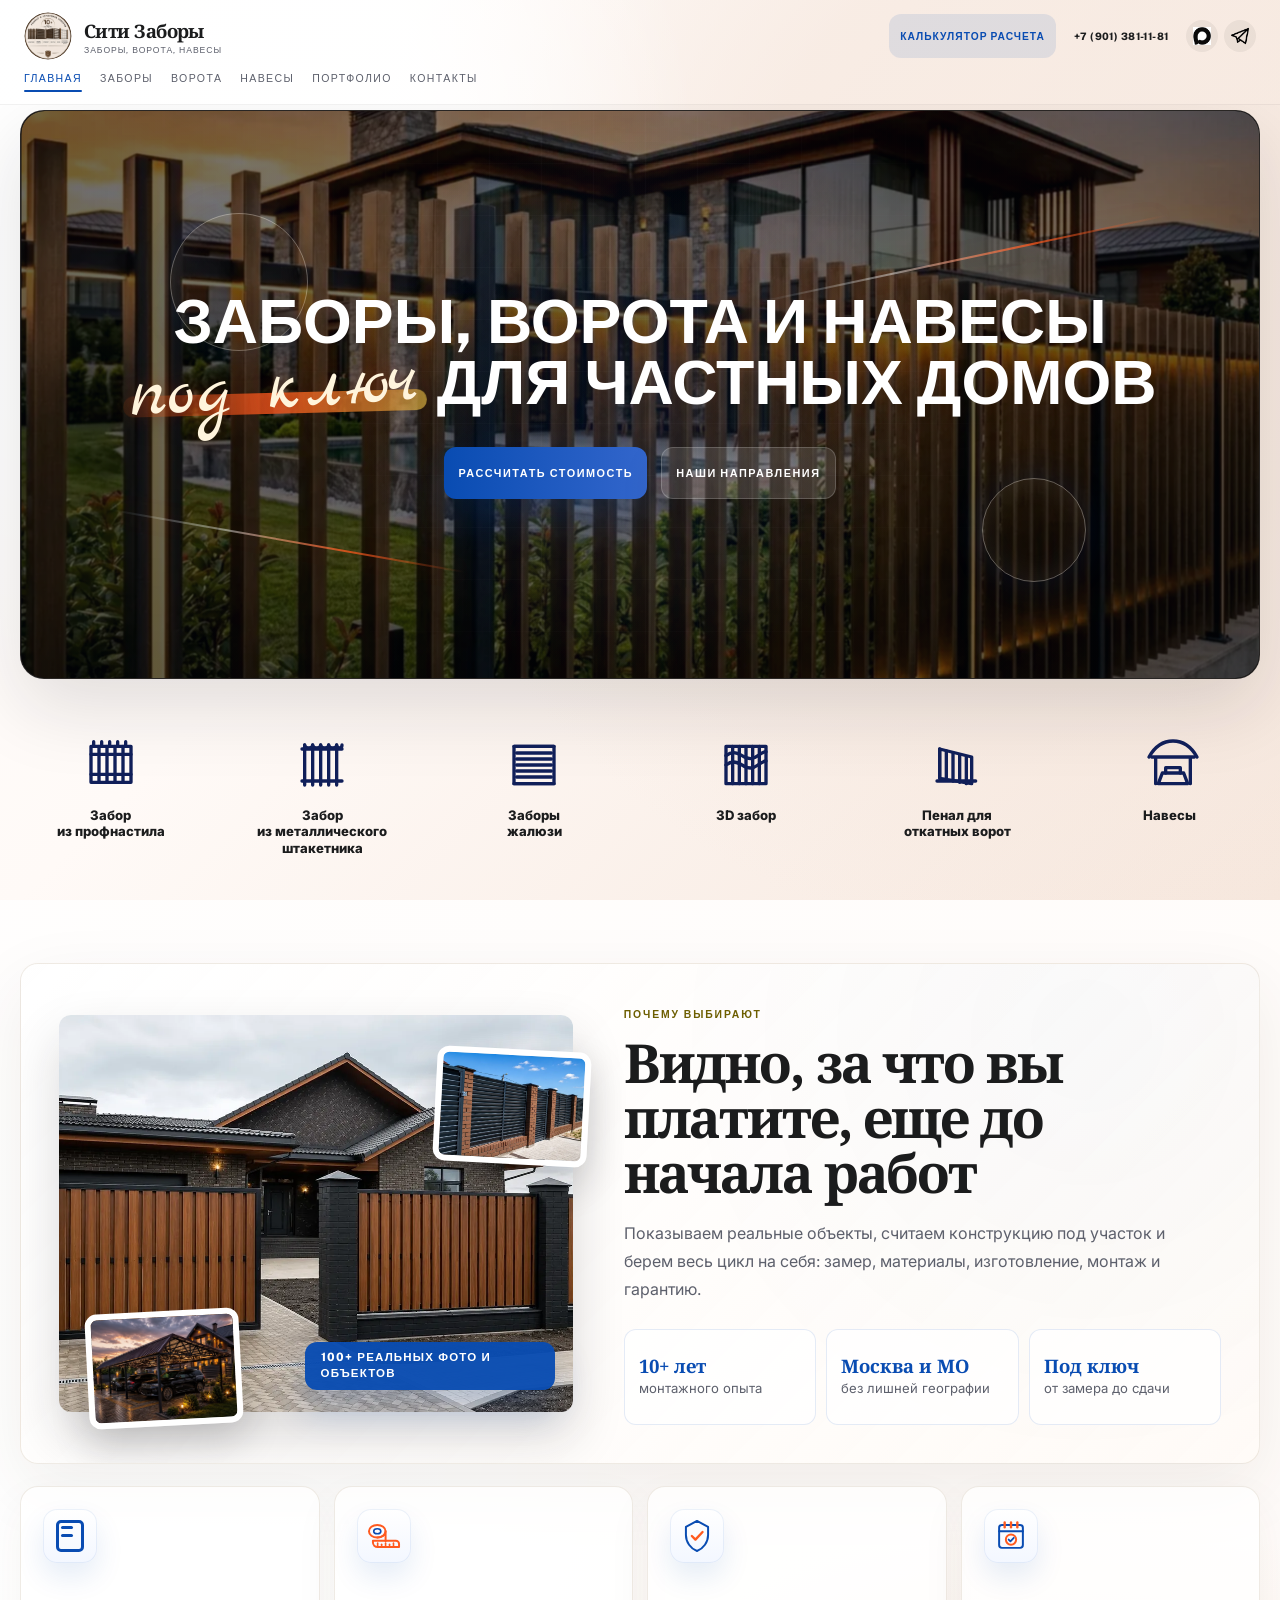
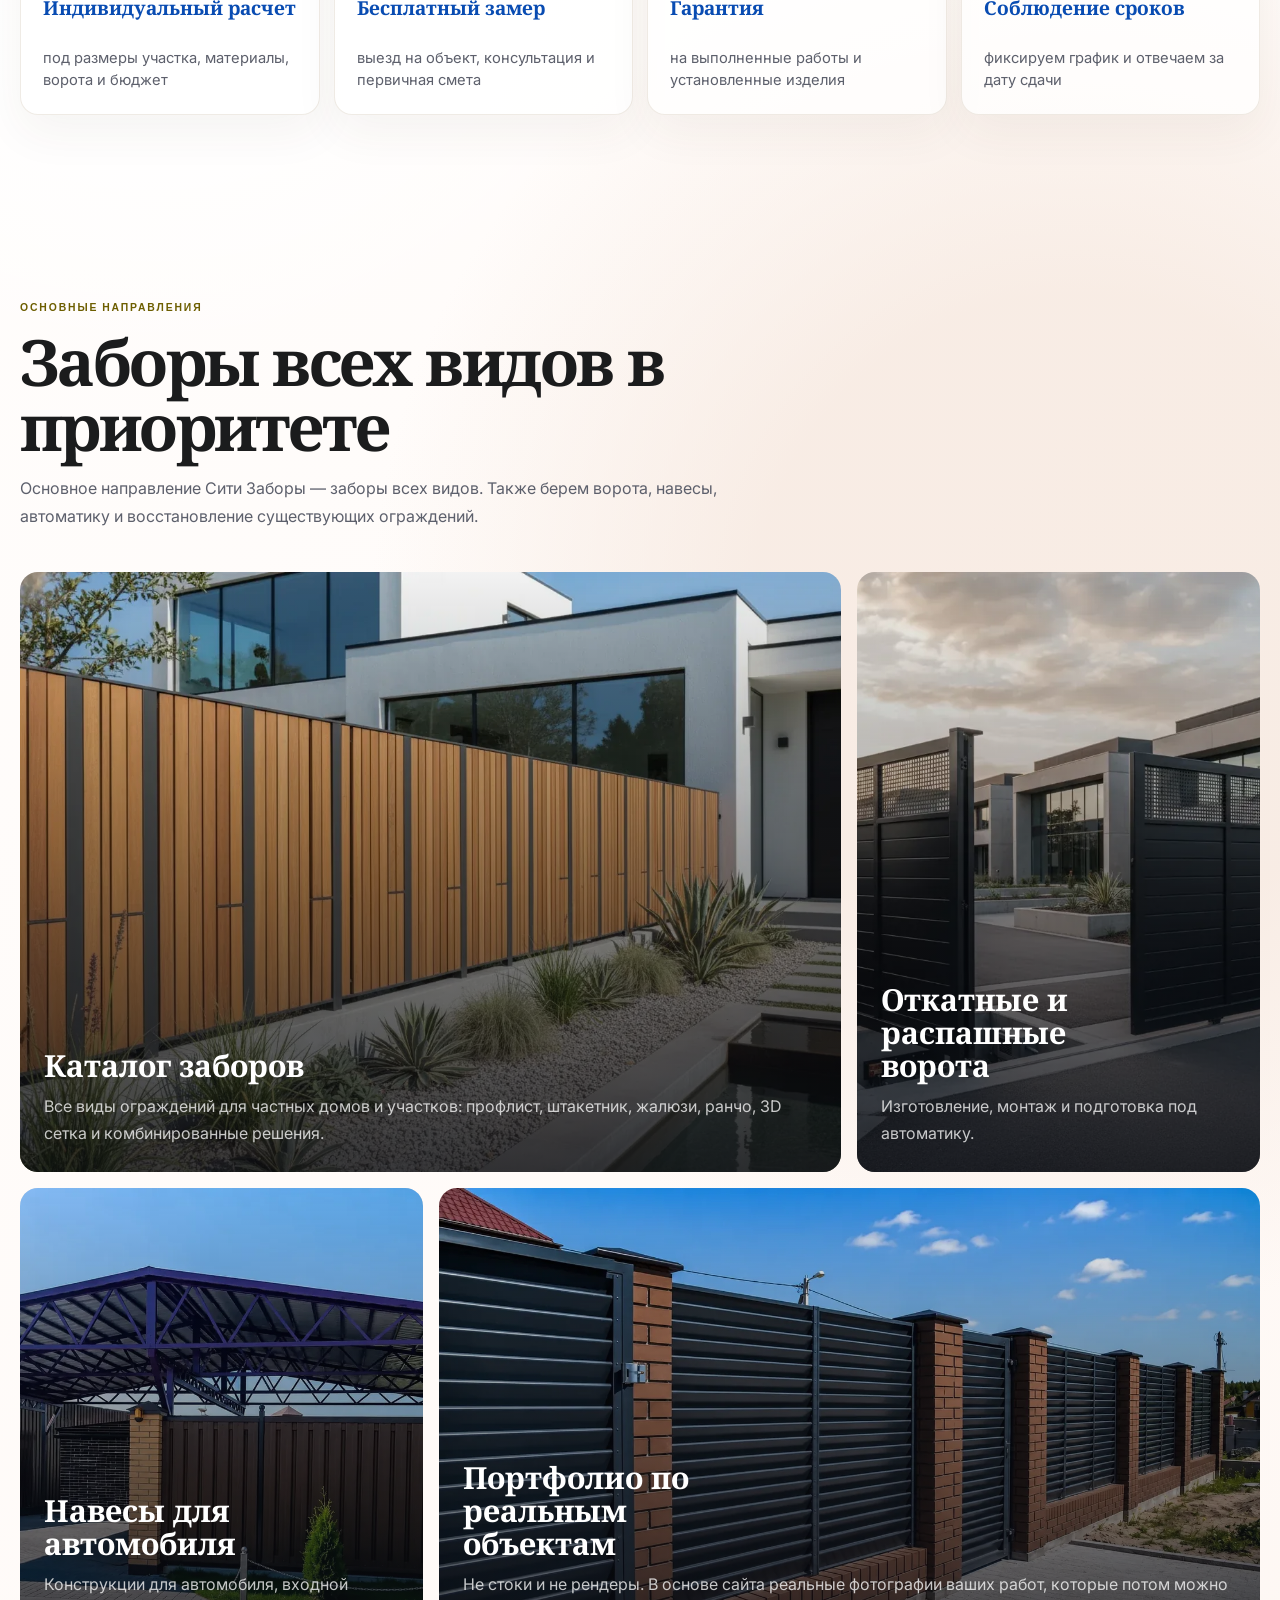
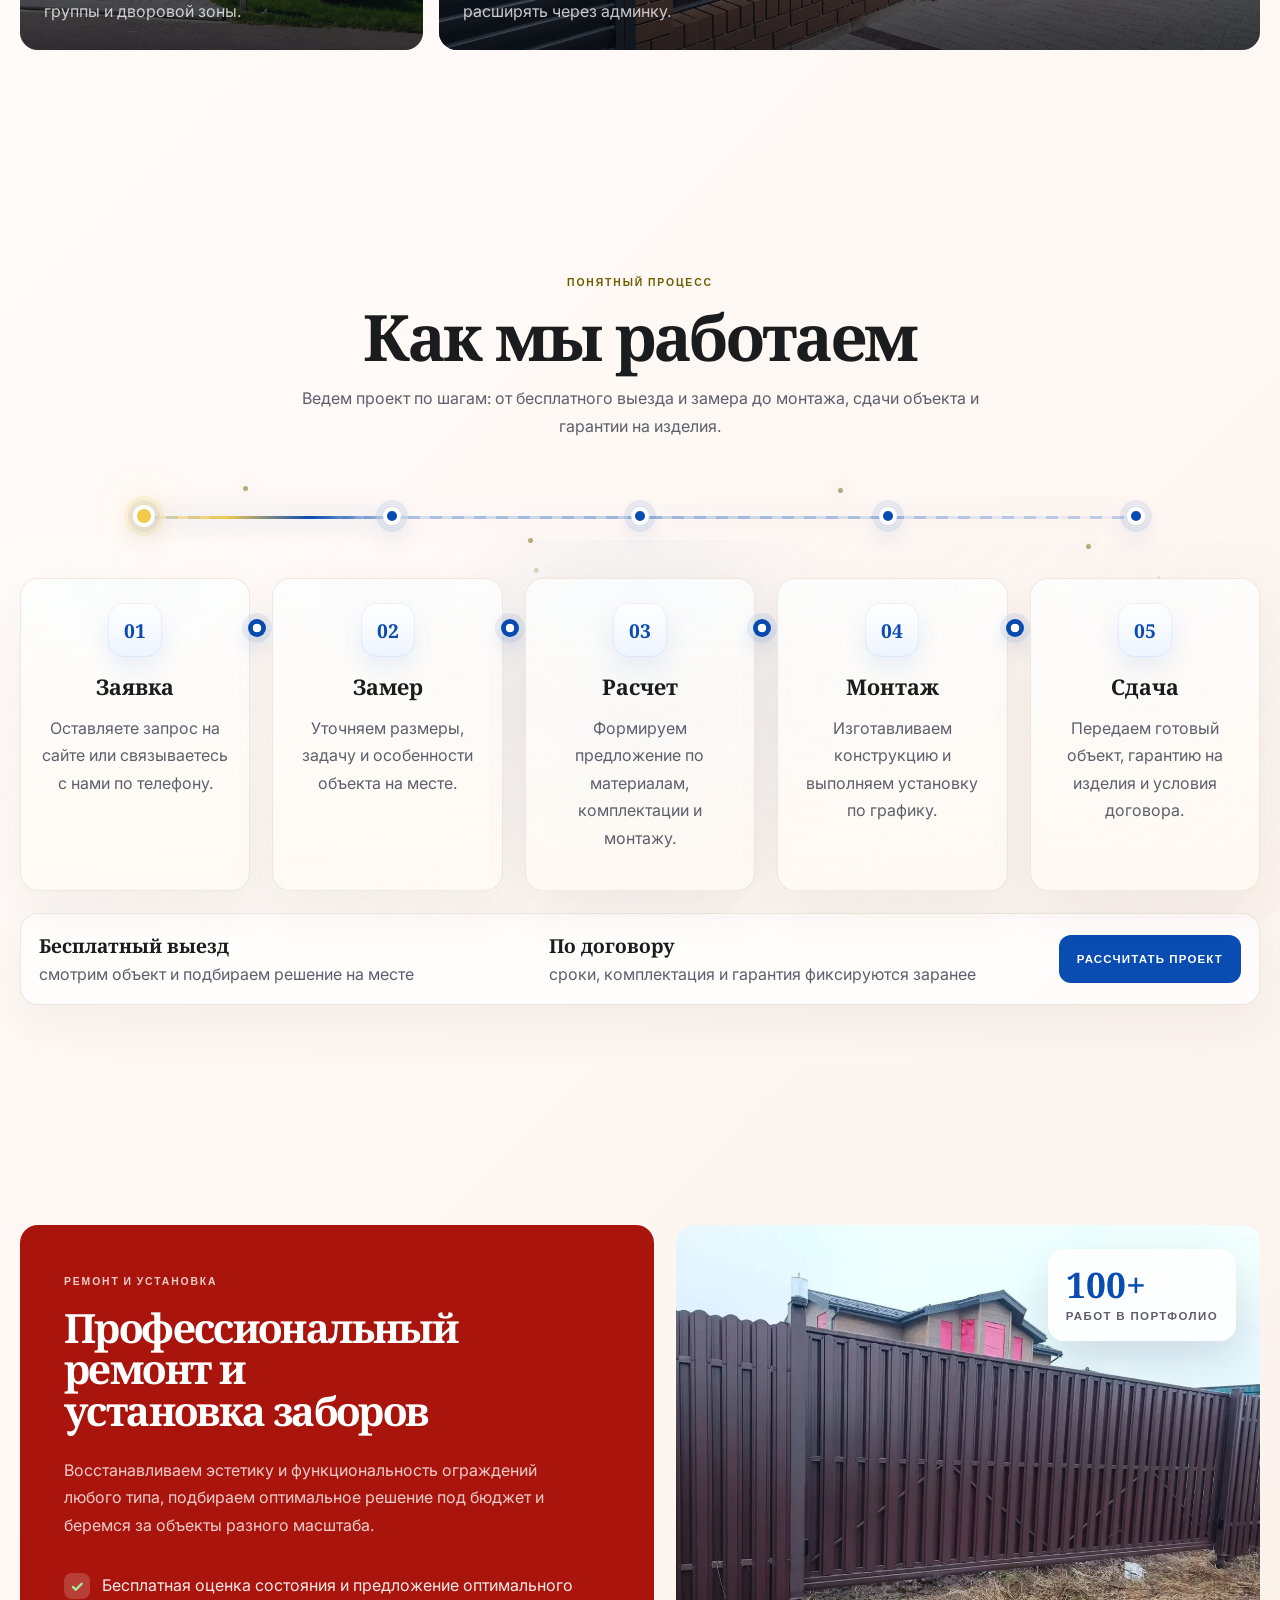
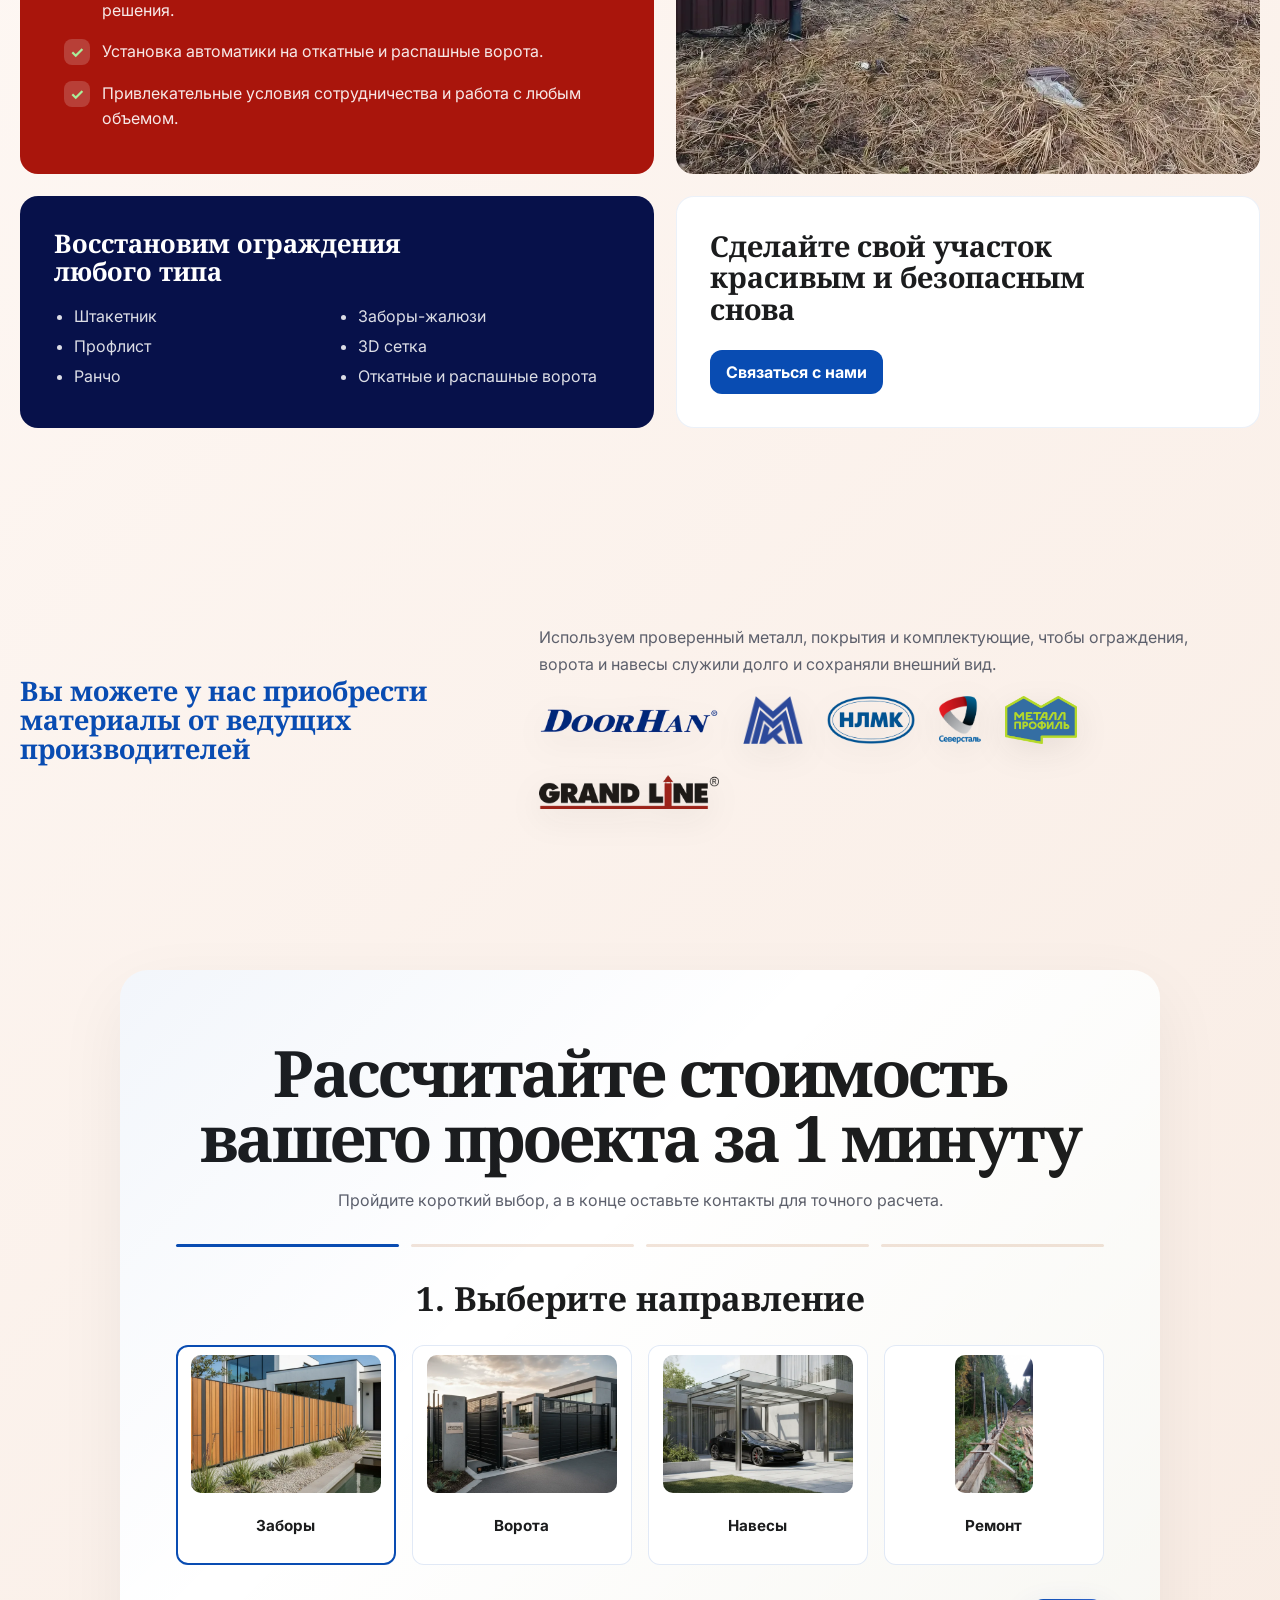
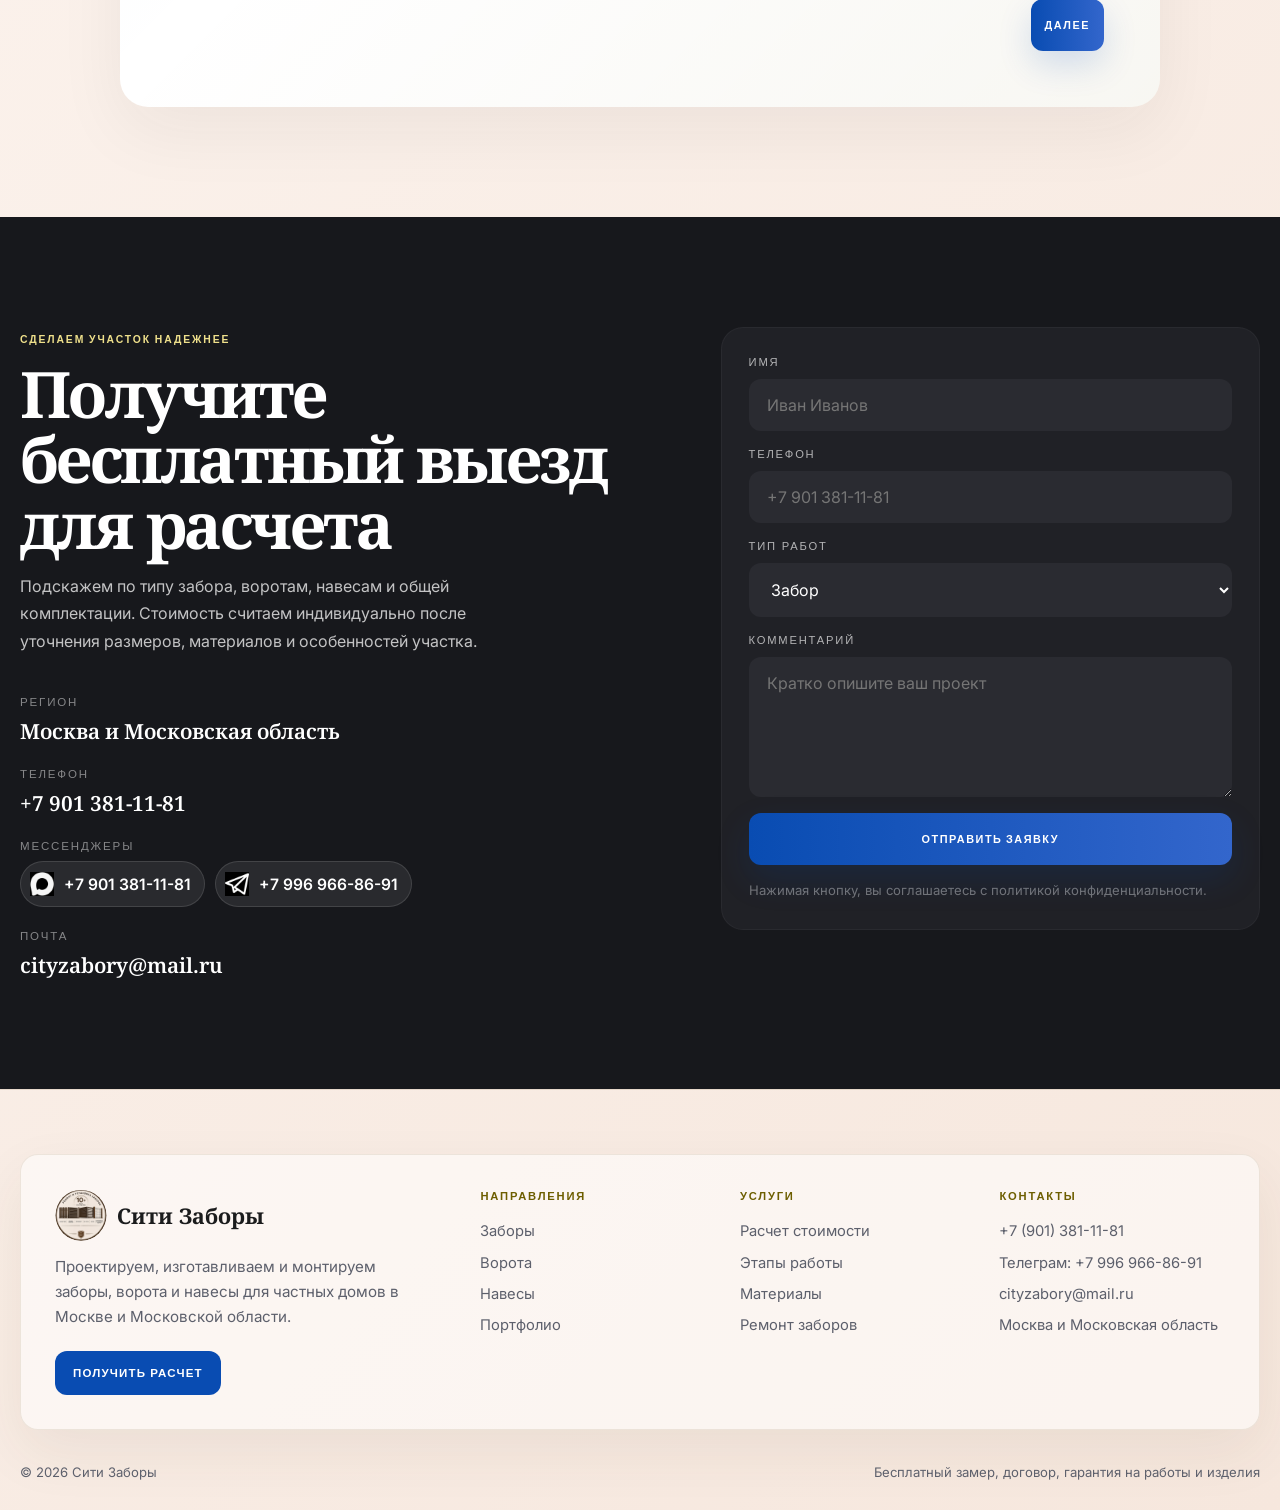
==== commit d86d2e36: "Add files via upload" ====
--- a/index.html
+++ b/index.html
@@ -64,7 +64,7 @@
                 <img class="hero-slide" src="./assets/hero-slide-1.webp" alt="Навес и забор на частном участке" />
                 <img class="hero-slide" src="./assets/hero-slide-2.webp" alt="Забор жалюзи с кирпичными столбами" />
                 <img class="hero-slide" src="./assets/hero-slide-3.webp" alt="Современный забор у частного дома" />
-                <img class="hero-slide" src="./assets/hero-canopy-evening.jpg" alt="Навес для автомобилей на участке вечером" />
+                <img class="hero-slide" src="./assets/hero-canopy-evening.webp" alt="Навес для автомобилей на участке вечером" />
               </div>
             </div>
             <div class="hero-overlay"></div>
@@ -156,9 +156,9 @@
         <div class="container metrics-wrap">
           <div class="metrics-showcase">
             <div class="metrics-media">
-              <img src="./assets/portfolio-modern-fence.jpg" alt="Готовый современный забор на частном участке" />
-              <img class="metrics-thumb metrics-thumb-one" src="./assets/portfolio-louver-fence.jpg" alt="Фрагмент забора жалюзи" />
-              <img class="metrics-thumb metrics-thumb-two" src="./assets/portfolio-canopy-evening.jpg" alt="Навес и ограждение на участке вечером" />
+              <img src="./assets/portfolio-modern-fence.webp" alt="Готовый современный забор на частном участке" />
+              <img class="metrics-thumb metrics-thumb-one" src="./assets/portfolio-louver-fence.webp" alt="Фрагмент забора жалюзи" />
+              <img class="metrics-thumb metrics-thumb-two" src="./assets/portfolio-canopy-evening.webp" alt="Навес и ограждение на участке вечером" />
               <span class="metrics-badge">100+ реальных фото и объектов</span>
             </div>
 
@@ -251,7 +251,7 @@
             </a>
 
             <a class="service-card service-card-wide" href="./portfolio.html">
-              <img src="./assets/portfolio-louver-fence.jpg" alt="Реальный объект с ограждением" />
+              <img src="./assets/portfolio-louver-fence.webp" alt="Реальный объект с ограждением" />
               <span class="service-card-action">Смотреть работы</span>
               <div class="service-card-copy">
                 <h3>Портфолио по реальным объектам</h3>
@@ -511,7 +511,7 @@
                     </label>
                     <label class="option-card option-card-media">
                       <input type="radio" name="canopy-kind" value="Козырек входной группы" />
-                      <span><img src="./assets/hero-canopy-evening.jpg" alt="" /><strong>Козырек</strong></span>
+                      <span><img src="./assets/hero-canopy-evening.webp" alt="" /><strong>Козырек</strong></span>
                     </label>
                   </div>
                 </div>
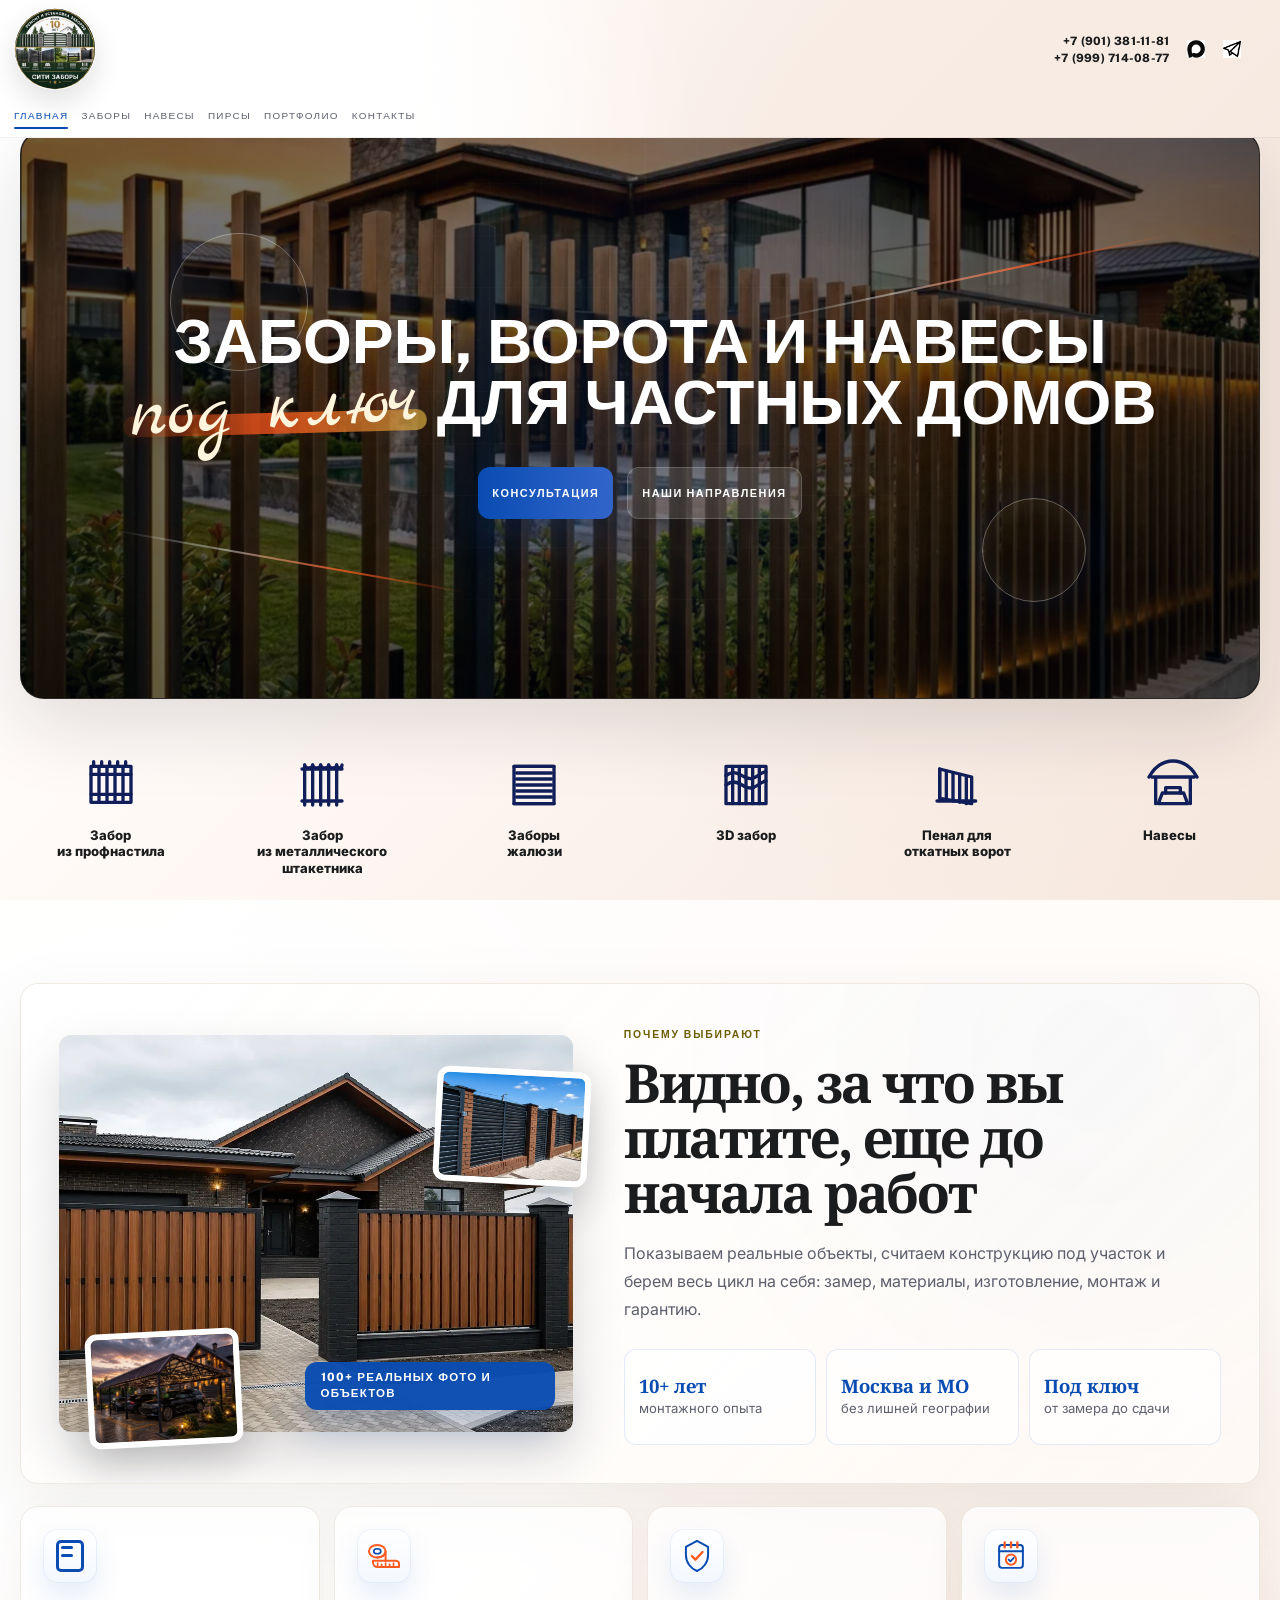
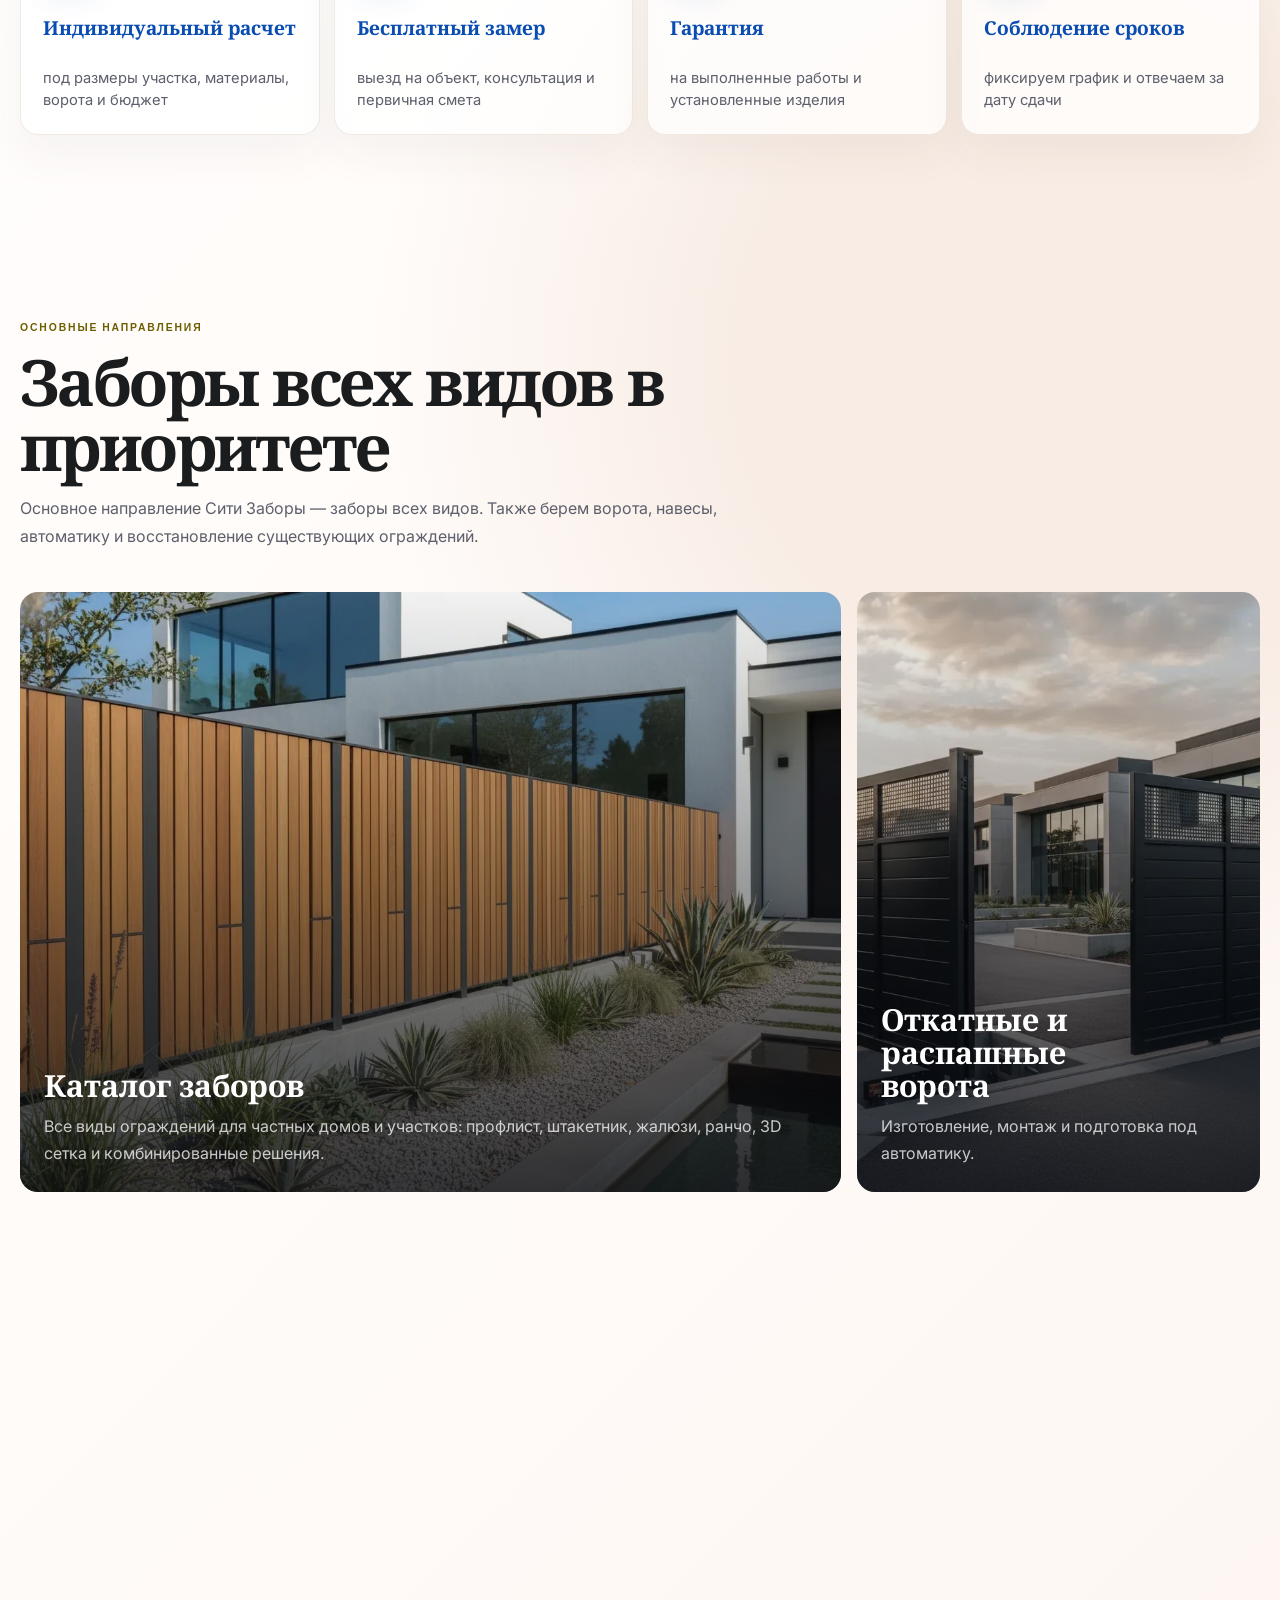
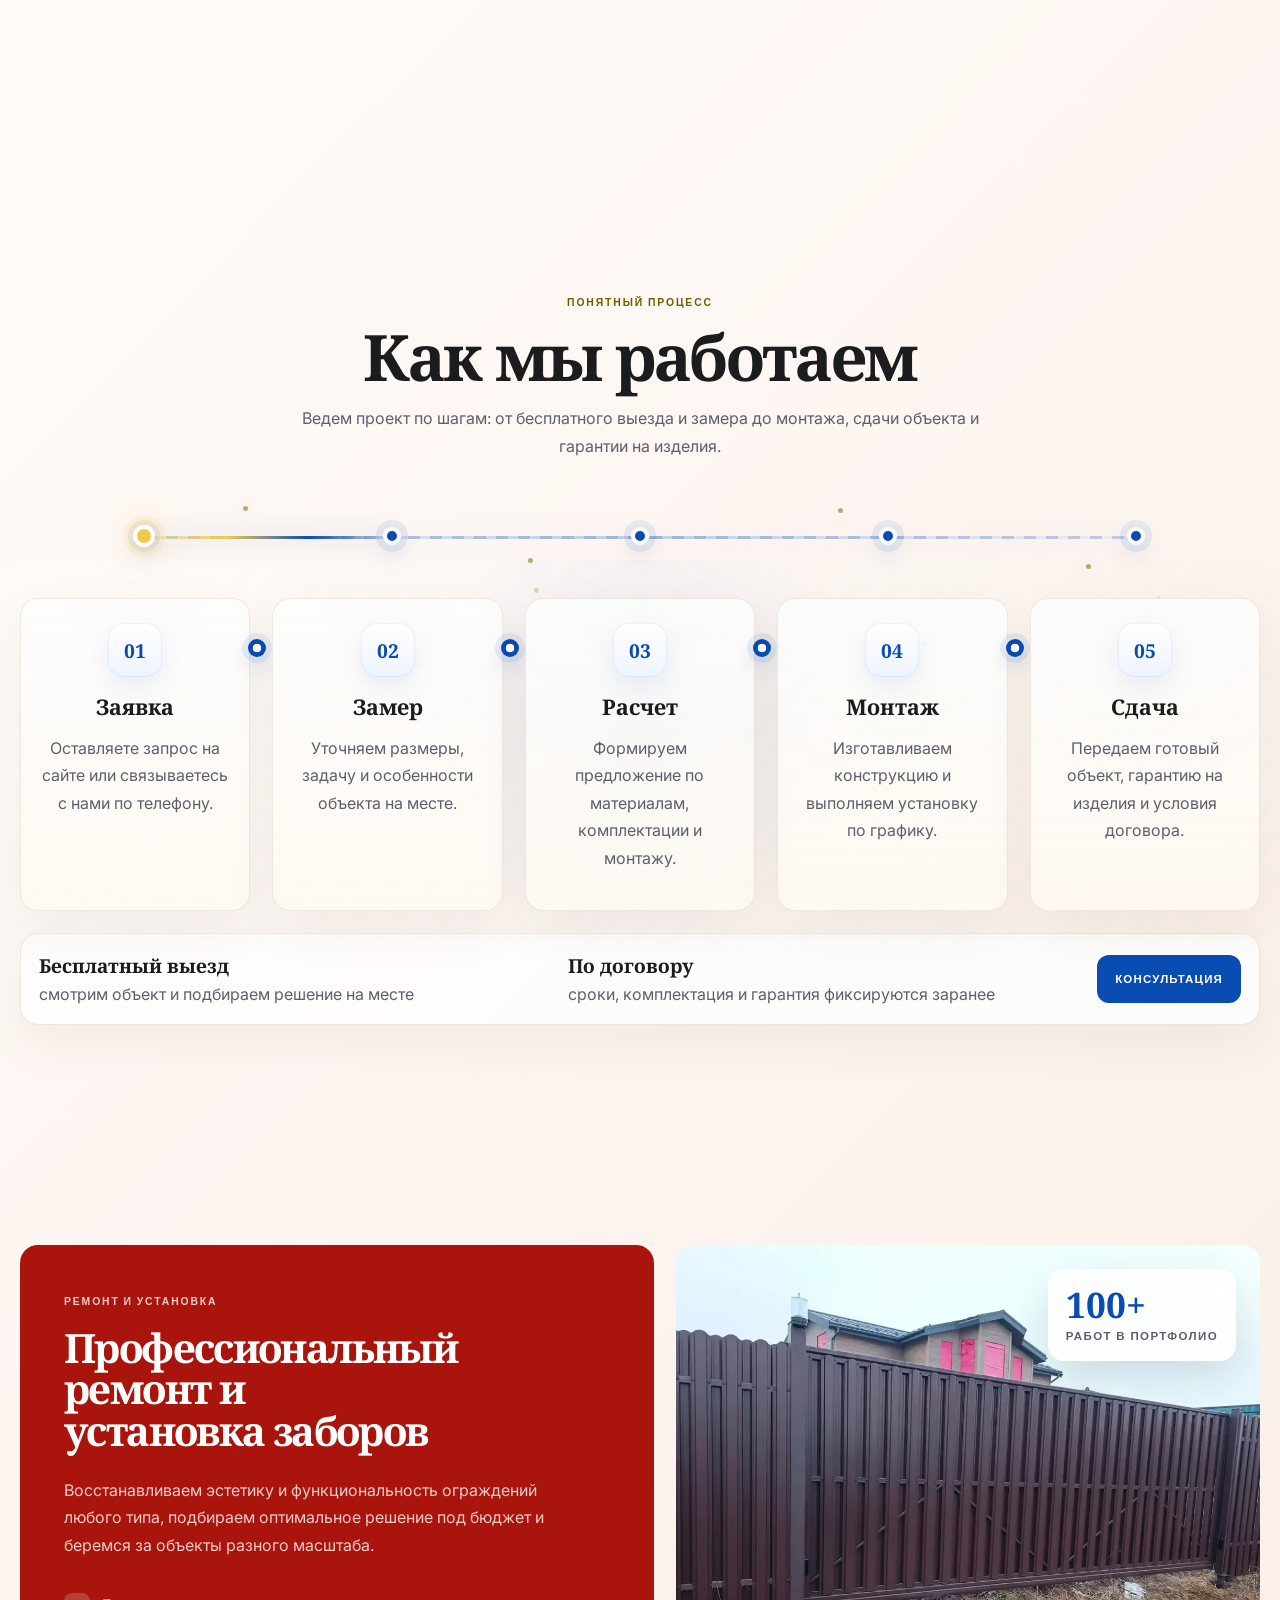
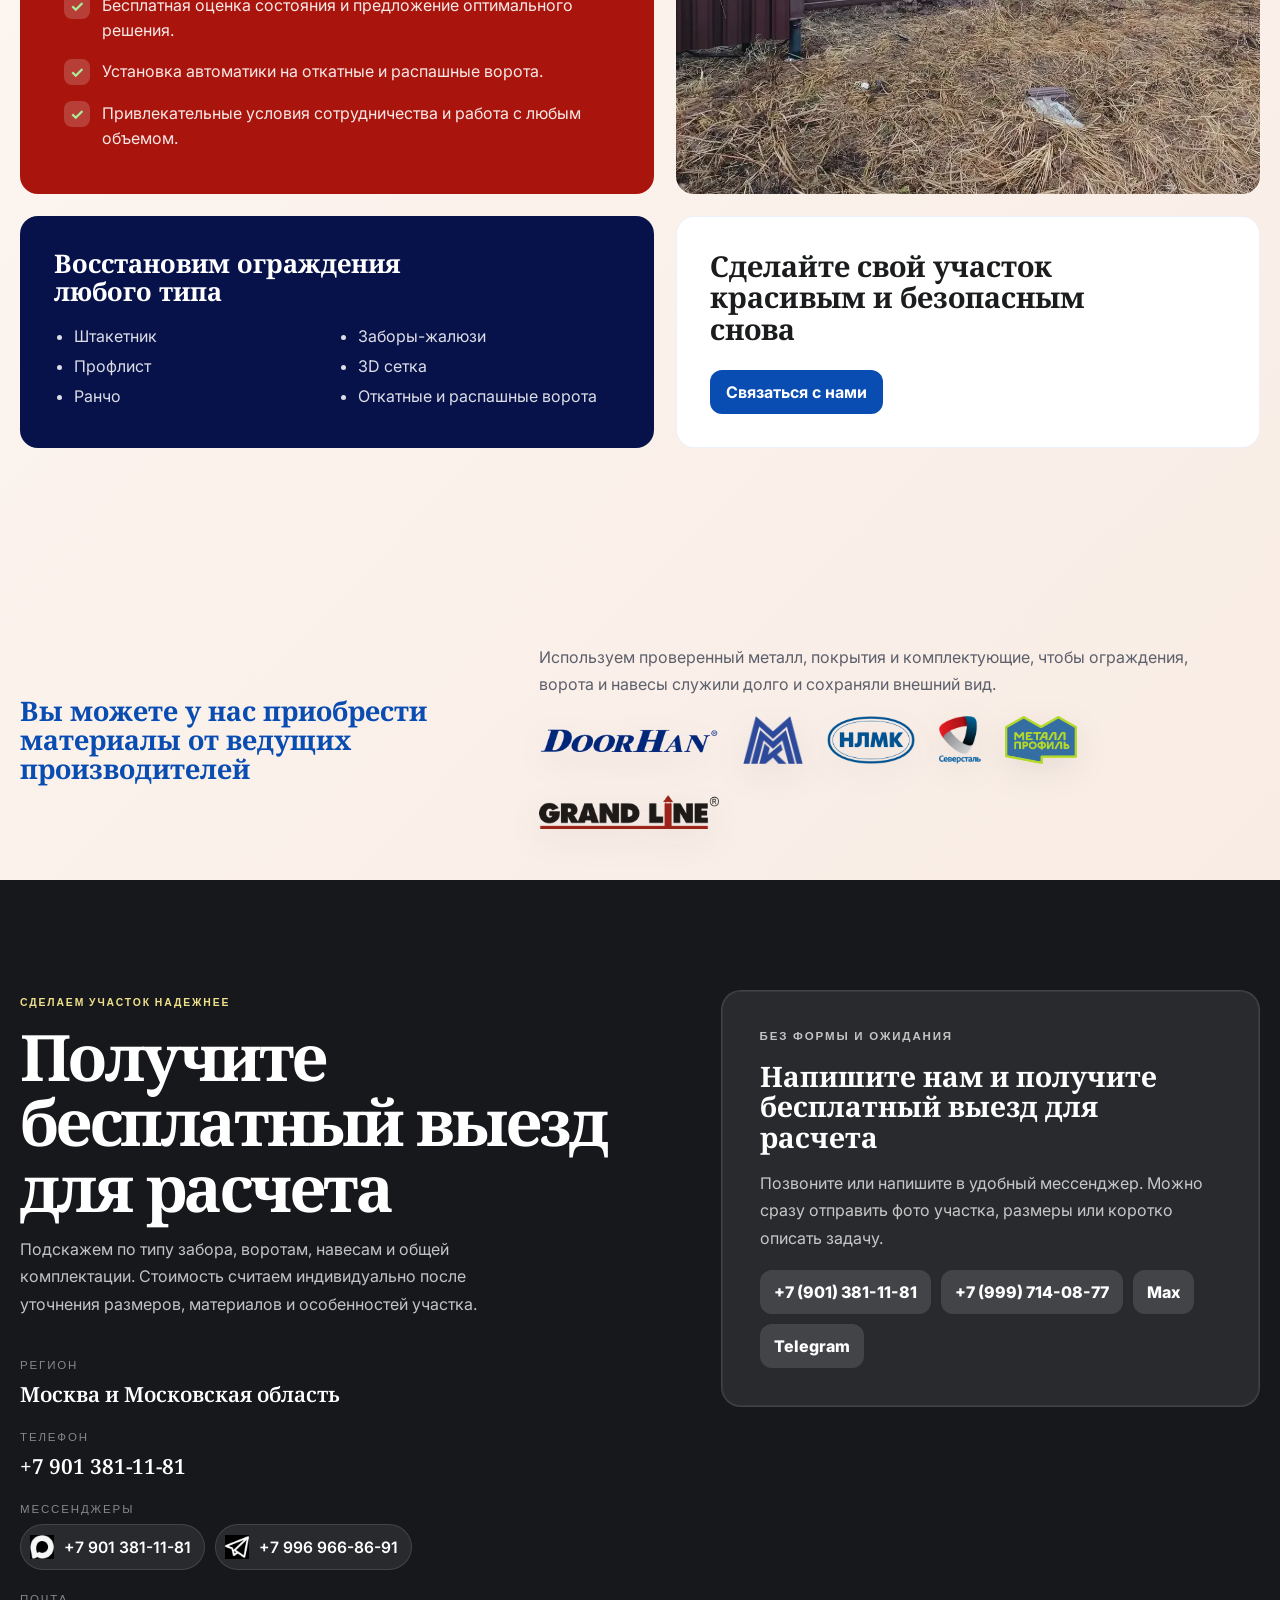
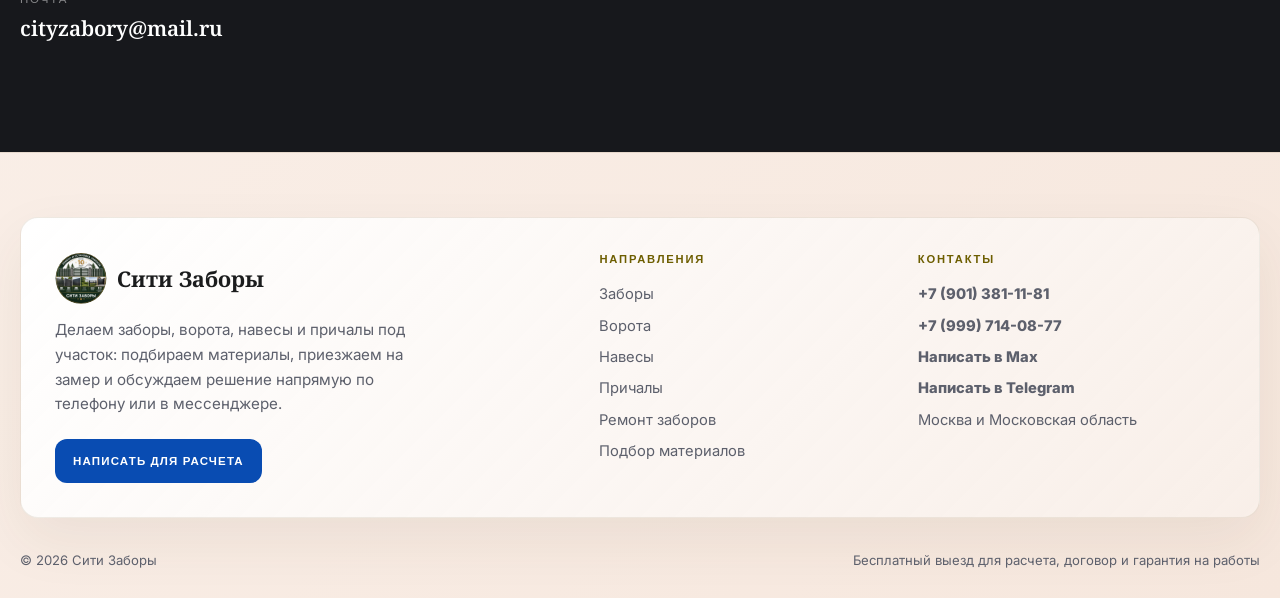
==== commit e0439e92: "Add files via upload" ====
--- a/index.html
+++ b/index.html
@@ -19,9 +19,9 @@
   <body>
     <header class="site-header">
       <div class="container header-inner">
-        <a class="brand" href="#top">
+        <a class="brand" href="./index.html">
           <span class="brand-logo-wrap">
-            <img class="brand-logo" src="./assets/site-logo-new.png" alt="Логотип компании" />
+            <img class="brand-logo" src="./assets/site-logo-new.png" alt="Логотип компании Сити Заборы" />
           </span>
           <span class="brand-text">
             <span class="brand-title">Сити Заборы</span>
@@ -32,15 +32,17 @@
         <nav class="site-nav" aria-label="Основная навигация">
           <a class="is-active" href="./index.html">Главная</a>
           <a href="./fences.html">Заборы</a>
-          <a href="./gates.html">Ворота</a>
           <a href="./canopies.html">Навесы</a>
+          <a href="./piers.html">Пирсы</a>
           <a href="./portfolio.html">Портфолио</a>
-          <a href="#contact">Контакты</a>
+          <a href="./contacts.html">Контакты</a>
         </nav>
 
         <div class="header-tools">
-          <a class="header-calc" href="#calculator">Калькулятор расчета</a>
-          <a class="header-phone" href="tel:+79013811181">+7 (901) 381-11-81</a>
+          <div class="header-phones" aria-label="Телефоны">
+            <a class="header-phone" href="tel:+79013811181">+7 (901) 381-11-81</a>
+            <a class="header-phone" href="tel:+79997140877">+7 (999) 714-08-77</a>
+          </div>
           <div class="header-messengers" aria-label="Мессенджеры">
             <a class="messenger-link" href="tel:+79013811181" aria-label="Max">
               <img src="./assets/max-logo.webp" alt="" />
@@ -49,7 +51,7 @@
               <img src="./assets/telegram-logo.webp" alt="" />
             </a>
           </div>
-          <a class="header-action" href="#contact">Оставить заявку</a>
+          <a class="header-action" href="./contacts.html">Консультация</a>
         </div>
       </div>
     </header>
@@ -83,7 +85,7 @@
                   для частных домов
                 </h1>
                 <div class="hero-actions">
-                  <a class="button button-primary" href="#calculator">Рассчитать стоимость</a>
+                  <a class="button button-primary" href="./contacts.html">Консультация</a>
                   <a class="button button-secondary" href="#services">Наши направления</a>
                 </div>
               </div>
@@ -328,7 +330,7 @@
               <strong>По договору</strong>
               <span>сроки, комплектация и гарантия фиксируются заранее</span>
             </div>
-            <a class="process-summary-link" href="#calculator">Рассчитать проект</a>
+            <a class="process-summary-link" href="./contacts.html">Консультация</a>
           </div>
         </div>
       </section>
@@ -409,188 +411,6 @@
         </div>
       </section>
 
-      <section class="section calculator-section" id="calculator">
-        <div class="container">
-          <div class="calculator-card">
-            <div class="calculator-head">
-              <h2>Рассчитайте стоимость вашего проекта за 1 минуту</h2>
-              <p>Пройдите короткий выбор, а в конце оставьте контакты для точного расчета.</p>
-            </div>
-
-            <div class="calculator-progress" aria-label="Шаги расчета">
-              <span class="is-active"></span>
-              <span></span>
-              <span></span>
-              <span></span>
-            </div>
-
-            <form class="calculator-wizard" data-calculator>
-              <div class="calculator-step is-active" data-step="0">
-                <h3>1. Выберите направление</h3>
-                <div class="calculator-options calculator-options-media">
-                  <label class="option-card option-card-media">
-                    <input type="radio" name="direction" value="fences" checked />
-                    <span>
-                      <img src="./assets/catalog-fences.webp" alt="" />
-                      <strong>Заборы</strong>
-                    </span>
-                  </label>
-                  <label class="option-card option-card-media">
-                    <input type="radio" name="direction" value="gates" />
-                    <span>
-                      <img src="./assets/catalog-gates.webp" alt="" />
-                      <strong>Ворота</strong>
-                    </span>
-                  </label>
-                  <label class="option-card option-card-media">
-                    <input type="radio" name="direction" value="canopies" />
-                    <span>
-                      <img src="./assets/catalog-canopies.webp" alt="" />
-                      <strong>Навесы</strong>
-                    </span>
-                  </label>
-                  <label class="option-card option-card-media">
-                    <input type="radio" name="direction" value="repair" />
-                    <span>
-                      <img src="./assets/montage-1.webp" alt="" />
-                      <strong>Ремонт</strong>
-                    </span>
-                  </label>
-                </div>
-              </div>
-
-              <div class="calculator-step" data-step="1">
-                <h3>2. Уточните тип изделия</h3>
-                <div class="calculator-detail-group is-active" data-calc-group="fences">
-                  <div class="calculator-options calculator-options-media">
-                    <label class="option-card option-card-media">
-                      <input type="radio" name="fence-kind" value="Профнастил" checked />
-                      <span><img src="./assets/fence-brick.webp" alt="" /><strong>Профнастил</strong></span>
-                    </label>
-                    <label class="option-card option-card-media">
-                      <input type="radio" name="fence-kind" value="Металлический штакетник" />
-                      <span><img src="./assets/euro-fence.webp" alt="" /><strong>Металлический штакетник</strong></span>
-                    </label>
-                    <label class="option-card option-card-media">
-                      <input type="radio" name="fence-kind" value="Забор-жалюзи" />
-                      <span><img src="./assets/hero-fence.webp" alt="" /><strong>Забор-жалюзи</strong></span>
-                    </label>
-                    <label class="option-card option-card-media">
-                      <input type="radio" name="fence-kind" value="3D сетка" />
-                      <span><img src="./assets/fence-grey.webp" alt="" /><strong>3D сетка</strong></span>
-                    </label>
-                  </div>
-                </div>
-
-                <div class="calculator-detail-group" data-calc-group="gates">
-                  <div class="calculator-options calculator-options-media">
-                    <label class="option-card option-card-media">
-                      <input type="radio" name="gate-kind" value="Откатные ворота" checked />
-                      <span><img src="./assets/catalog-gates.webp" alt="" /><strong>Откатные</strong></span>
-                    </label>
-                    <label class="option-card option-card-media">
-                      <input type="radio" name="gate-kind" value="Распашные ворота" />
-                      <span><img src="./assets/gate-frame.webp" alt="" /><strong>Распашные</strong></span>
-                    </label>
-                    <label class="option-card option-card-media">
-                      <input type="radio" name="gate-kind" value="Пенал для откатных ворот" />
-                      <span><img src="./assets/gates-project-orion-stitch.webp" alt="" /><strong>Пенал</strong></span>
-                    </label>
-                  </div>
-                </div>
-
-                <div class="calculator-detail-group" data-calc-group="canopies">
-                  <div class="calculator-options calculator-options-media">
-                    <label class="option-card option-card-media">
-                      <input type="radio" name="canopy-kind" value="Навес для авто" checked />
-                      <span><img src="./assets/catalog-canopies.webp" alt="" /><strong>Для авто</strong></span>
-                    </label>
-                    <label class="option-card option-card-media">
-                      <input type="radio" name="canopy-kind" value="Навес для террасы" />
-                      <span><img src="./assets/canopy.webp" alt="" /><strong>Для террасы</strong></span>
-                    </label>
-                    <label class="option-card option-card-media">
-                      <input type="radio" name="canopy-kind" value="Козырек входной группы" />
-                      <span><img src="./assets/hero-canopy-evening.webp" alt="" /><strong>Козырек</strong></span>
-                    </label>
-                  </div>
-                </div>
-
-                <div class="calculator-detail-group" data-calc-group="repair">
-                  <div class="calculator-options calculator-options-media">
-                    <label class="option-card option-card-media">
-                      <input type="radio" name="repair-kind" value="Ремонт забора" checked />
-                      <span><img src="./assets/fence-brown.webp" alt="" /><strong>Ремонт забора</strong></span>
-                    </label>
-                    <label class="option-card option-card-media">
-                      <input type="radio" name="repair-kind" value="Замена секций" />
-                      <span><img src="./assets/montage-2.webp" alt="" /><strong>Замена секций</strong></span>
-                    </label>
-                    <label class="option-card option-card-media">
-                      <input type="radio" name="repair-kind" value="Автоматика ворот" />
-                      <span><img src="./assets/gates-welding-stitch.webp" alt="" /><strong>Автоматика</strong></span>
-                    </label>
-                  </div>
-                </div>
-              </div>
-
-              <div class="calculator-step" data-step="2">
-                <h3>3. Укажите параметры</h3>
-                <div class="calculator-fields">
-                  <label>
-                    <span>Примерная длина / размер</span>
-                    <input type="text" name="size" placeholder="Например: 40 пог. м или 6 x 4 м" />
-                  </label>
-                  <label>
-                    <span>Высота / назначение</span>
-                    <input type="text" name="purpose" placeholder="Например: 2 м, приватность, автонавес" />
-                  </label>
-                  <label>
-                    <span>Нужны ворота или автоматика?</span>
-                    <select name="automation">
-                      <option>Пока не знаю</option>
-                      <option>Да, нужны ворота</option>
-                      <option>Да, нужна автоматика</option>
-                      <option>Нет, не нужны</option>
-                    </select>
-                  </label>
-                  <label>
-                    <span>Где находится объект?</span>
-                    <input type="text" name="location" placeholder="Москва или Московская область" />
-                  </label>
-                </div>
-              </div>
-
-              <div class="calculator-step" data-step="3">
-                <h3>4. Контакты для точной стоимости</h3>
-                <p class="calculator-final-text">
-                  После отправки уточним детали, бесплатно сориентируем по материалам и подготовим расчет.
-                </p>
-                <div class="calculator-fields">
-                  <label>
-                    <span>Ваше имя</span>
-                    <input type="text" name="name" placeholder="Иван Иванов" />
-                  </label>
-                  <label>
-                    <span>Телефон</span>
-                    <input type="tel" name="phone" placeholder="+7 901 381-11-81" />
-                  </label>
-                  <label>
-                    <span>Комментарий</span>
-                    <textarea name="comment" rows="4" placeholder="Что важно учесть в проекте?"></textarea>
-                  </label>
-                </div>
-              </div>
-            </form>
-
-            <div class="calculator-footer">
-              <button class="button button-ghost" type="button" data-calc-prev>Назад</button>
-              <button class="button button-primary" type="button" data-calc-next>Далее</button>
-            </div>
-          </div>
-        </div>
-      </section>
-
       <section class="section showcase-section">
         <div class="container showcase-grid">
           <article class="showcase-card">
@@ -656,52 +476,34 @@
             </div>
           </div>
 
-          <form class="contact-form">
-            <label>
-              <span>Имя</span>
-              <input type="text" placeholder="Иван Иванов" />
-            </label>
-            <label>
-              <span>Телефон</span>
-              <input type="tel" placeholder="+7 901 381-11-81" />
-            </label>
-            <label>
-              <span>Тип работ</span>
-              <select>
-                <option>Забор</option>
-                <option>Ворота</option>
-                <option>Навес</option>
-                <option>Нужна консультация</option>
-              </select>
-            </label>
-            <label>
-              <span>Комментарий</span>
-              <textarea rows="5" placeholder="Кратко опишите ваш проект"></textarea>
-            </label>
-            <button class="button button-primary button-full" type="button">
-              Отправить заявку
-            </button>
-            <p class="form-note">
-              Нажимая кнопку, вы соглашаетесь с политикой конфиденциальности.
-            </p>
-          </form>
+          <div class="direct-contact-card direct-contact-card-dark">
+            <span class="direct-contact-kicker">без формы и ожидания</span>
+            <h3>Напишите нам и получите бесплатный выезд для расчета</h3>
+            <p>Позвоните или напишите в удобный мессенджер. Можно сразу отправить фото участка, размеры или коротко описать задачу.</p>
+            <div class="direct-contact-actions">
+              <a href="tel:+79013811181">+7 (901) 381-11-81</a>
+              <a href="tel:+79997140877">+7 (999) 714-08-77</a>
+              <a href="https://web.max.ru/" target="_blank" rel="noopener">Max</a>
+              <a href="tg://resolve?phone=79969668691">Telegram</a>
+            </div>
+          </div>
         </div>
       </section>
     </main>
 
     <footer class="site-footer">
       <div class="container footer-shell">
-        <div class="footer-main">
+        <div class="footer-main footer-main-modern">
           <div class="footer-brand">
             <div class="footer-brand-row">
-              <img class="footer-logo" src="./assets/site-logo-new.png" alt="Логотип компании" />
+              <img class="footer-logo" src="./assets/site-logo-new.png" alt="Логотип компании Сити Заборы" />
               <strong>Сити Заборы</strong>
             </div>
             <p>
-              Проектируем, изготавливаем и монтируем заборы, ворота и навесы
-              для частных домов в Москве и Московской области.
+              Делаем заборы, ворота, навесы и причалы под участок: подбираем материалы,
+              приезжаем на замер и обсуждаем решение напрямую по телефону или в мессенджере.
             </p>
-            <a class="footer-cta" href="./index.html#contact">Получить расчет</a>
+            <a class="footer-cta" href="./contacts.html">Написать для расчета</a>
           </div>
 
           <nav class="footer-column" aria-label="Направления">
@@ -709,34 +511,29 @@
             <a href="./fences.html">Заборы</a>
             <a href="./gates.html">Ворота</a>
             <a href="./canopies.html">Навесы</a>
-            <a href="./portfolio.html">Портфолио</a>
+            <a href="./piers.html">Причалы</a>
+            <a href="./fences.html">Ремонт заборов</a>
+            <a href="./contacts.html">Подбор материалов</a>
           </nav>
 
-          <nav class="footer-column" aria-label="Услуги">
-            <span>Услуги</span>
-            <a href="./index.html#calculator">Расчет стоимости</a>
-            <a href="./index.html#process">Этапы работы</a>
-            <a href="./index.html#materials-sale">Материалы</a>
-            <a href="./index.html#repair">Ремонт заборов</a>
-          </nav>
-
-          <div class="footer-column">
+          <div class="footer-column footer-contact-column">
             <span>Контакты</span>
             <a href="tel:+79013811181">+7 (901) 381-11-81</a>
-            <a href="tel:+79969668691">Телеграм: +7 996 966-86-91</a>
-            <a href="mailto:cityzabory@mail.ru">cityzabory@mail.ru</a>
+            <a href="tel:+79997140877">+7 (999) 714-08-77</a>
+            <a href="https://web.max.ru/" target="_blank" rel="noopener">Написать в Max</a>
+            <a href="tg://resolve?phone=79969668691">Написать в Telegram</a>
             <p>Москва и Московская область</p>
           </div>
         </div>
 
         <div class="footer-bottom">
           <span>© 2026 Сити Заборы</span>
-          <span>Бесплатный замер, договор, гарантия на работы и изделия</span>
+          <span>Бесплатный выезд для расчета, договор и гарантия на работы</span>
         </div>
       </div>
     </footer>
     <script>
-      (() => {
+(() => {
         const track = document.querySelector("[data-hero-track]");
         if (!track) return;
 
@@ -764,61 +561,6 @@
           }, 950);
         }, 5000);
       })();
-
-      (() => {
-        const calculator = document.querySelector("[data-calculator]");
-        if (!calculator) return;
-
-        const steps = Array.from(calculator.querySelectorAll(".calculator-step"));
-        const progressItems = Array.from(document.querySelectorAll(".calculator-progress span"));
-        const prevButton = document.querySelector("[data-calc-prev]");
-        const nextButton = document.querySelector("[data-calc-next]");
-        const detailGroups = Array.from(calculator.querySelectorAll("[data-calc-group]"));
-        let activeStep = 0;
-
-        const updateDetailGroups = () => {
-          const direction = calculator.querySelector('input[name="direction"]:checked')?.value || "fences";
-          detailGroups.forEach(group => {
-            group.classList.toggle("is-active", group.dataset.calcGroup === direction);
-          });
-        };
-
-        const updateStep = () => {
-          steps.forEach((step, index) => {
-            step.classList.toggle("is-active", index === activeStep);
-          });
-          progressItems.forEach((item, index) => {
-            item.classList.toggle("is-active", index <= activeStep);
-          });
-          prevButton.disabled = activeStep === 0;
-          prevButton.style.visibility = activeStep === 0 ? "hidden" : "visible";
-          nextButton.textContent = activeStep === steps.length - 1 ? "Отправить заявку" : "Далее";
-          updateDetailGroups();
-        };
-
-        calculator.addEventListener("change", event => {
-          if (event.target.name === "direction") updateDetailGroups();
-        });
-
-        prevButton.addEventListener("click", () => {
-          activeStep = Math.max(0, activeStep - 1);
-          updateStep();
-        });
-
-        nextButton.addEventListener("click", () => {
-          if (activeStep < steps.length - 1) {
-            activeStep += 1;
-            updateStep();
-            return;
-          }
-
-          nextButton.textContent = "Заявка подготовлена";
-          nextButton.disabled = true;
-          calculator.classList.add("is-complete");
-        });
-
-        updateStep();
-      })();
     </script>
     <script src="./assets/site-effects.js?v=20260618-no-quiz"></script>
   </body>
--- a/styles.css
+++ b/styles.css
@@ -281,15 +281,16 @@
   width: 34px;
   height: 34px;
   border-radius: 999px;
-  background: rgba(27, 28, 29, 0.06);
+  background: transparent;
   overflow: hidden;
-  transition: transform 0.22s ease, background-color 0.22s ease, box-shadow 0.22s ease;
+  box-shadow: none;
+  transition: transform 0.22s ease;
 }
 
 .messenger-link:hover,
 .gates-stitch-messengers a:hover {
-  background: rgba(9, 76, 178, 0.1);
-  box-shadow: 0 10px 22px rgba(17, 18, 22, 0.1);
+  background: transparent;
+  box-shadow: none;
   transform: translateY(-2px) scale(1.04);
 }
 
@@ -301,7 +302,7 @@
 }
 
 .messenger-link-telegram img {
-  mix-blend-mode: multiply;
+  mix-blend-mode: normal;
 }
 
 .header-action,
@@ -4058,9 +4059,28 @@
   line-height: 1.05;
 }
 
+.gates-faq-section .fences-materials-grid {
+  grid-template-columns: minmax(0, 0.62fr) minmax(0, 1.38fr);
+  align-items: start;
+}
+
+.fences-materials.gates-faq-section h2 {
+  max-width: 8.2ch;
+  font-size: clamp(2.35rem, 3.4vw, 4.25rem);
+  line-height: 1.05;
+}
+
 @media (max-width: 1100px) {
   .canopies-catalog-page .fences-hero-grid {
     grid-template-columns: 1fr;
+  }
+
+  .gates-faq-section .fences-materials-grid {
+    grid-template-columns: 1fr;
+  }
+
+  .fences-materials.gates-faq-section h2 {
+    max-width: 12ch;
   }
 }
 
@@ -4751,6 +4771,71 @@
   line-height: 1.7;
 }
 
+.canopy-faq-accordion {
+  display: grid;
+  gap: 14px;
+}
+
+.canopy-faq-item {
+  overflow: hidden;
+  border: 1px solid rgba(255, 255, 255, 0.1);
+  border-radius: 14px;
+  background: rgba(255, 255, 255, 0.04);
+}
+
+.canopy-faq-question {
+  display: flex;
+  width: 100%;
+  min-height: 76px;
+  align-items: center;
+  justify-content: space-between;
+  gap: 18px;
+  padding: 22px 26px;
+  border: 0;
+  background: transparent;
+  color: var(--white);
+  cursor: pointer;
+  font-family: "Noto Serif", serif;
+  font-size: 1.32rem;
+  font-weight: 700;
+  line-height: 1.2;
+  text-align: left;
+}
+
+.canopy-faq-question::after {
+  content: "+";
+  display: inline-flex;
+  width: 34px;
+  height: 34px;
+  flex: 0 0 34px;
+  align-items: center;
+  justify-content: center;
+  border-radius: 50%;
+  background: rgba(255, 255, 255, 0.1);
+  color: var(--white);
+  font-family: "Inter", sans-serif;
+  font-size: 1.2rem;
+  line-height: 1;
+}
+
+.canopy-faq-question[aria-expanded="true"]::after {
+  content: "-";
+}
+
+.canopy-faq-answer {
+  padding: 0 26px 24px;
+}
+
+.canopy-faq-answer[hidden] {
+  display: none;
+}
+
+.canopy-faq-answer p {
+  margin: 0;
+  color: rgba(255, 255, 255, 0.72);
+  line-height: 1.7;
+}
+
 .fences-text-link {
   color: var(--primary);
   font-family: "Public Sans", sans-serif;
@@ -4898,6 +4983,184 @@
   text-transform: uppercase;
 }
 
+.canopy-advantages {
+  display: grid;
+  grid-template-columns: repeat(3, minmax(0, 1fr));
+  gap: 16px;
+  margin-bottom: 56px;
+}
+
+.canopy-advantages article,
+.canopy-option-grid article,
+.canopy-size-grid article,
+.canopy-steps article {
+  border: 1px solid rgba(27, 28, 29, 0.08);
+  border-radius: 14px;
+  background: var(--white);
+  box-shadow: 0 18px 45px rgba(17, 18, 22, 0.06);
+}
+
+.canopy-advantages article {
+  min-height: 180px;
+  padding: 24px;
+}
+
+.canopy-advantages span,
+.canopy-option-grid span,
+.canopy-steps span {
+  color: var(--primary);
+  font-family: "Public Sans", sans-serif;
+  font-size: 0.72rem;
+  font-weight: 900;
+  letter-spacing: 0.16em;
+  text-transform: uppercase;
+}
+
+.canopy-advantages h3,
+.canopy-option-grid h3,
+.canopy-size-grid h3,
+.canopy-steps h3 {
+  margin: 12px 0 10px;
+  font-family: "Noto Serif", serif;
+  color: var(--text);
+  line-height: 1.08;
+}
+
+.canopy-advantages h3 {
+  font-size: 1.45rem;
+}
+
+.canopy-advantages p,
+.canopy-option-grid p,
+.canopy-size-grid p,
+.canopy-steps p {
+  margin: 0;
+  color: var(--muted);
+  line-height: 1.65;
+}
+
+.canopy-option-grid {
+  display: grid;
+  grid-template-columns: repeat(5, minmax(0, 1fr));
+  gap: 16px;
+}
+
+.canopy-option-grid article {
+  display: flex;
+  min-height: 280px;
+  flex-direction: column;
+  padding: 24px;
+  cursor: pointer;
+  transition: transform 0.28s ease, box-shadow 0.28s ease, border-color 0.28s ease;
+}
+
+.canopy-option-grid h3 {
+  font-size: 1.42rem;
+}
+
+.canopy-option-grid ul {
+  display: grid;
+  gap: 8px;
+  margin: auto 0 0;
+  padding: 18px 0 0;
+  list-style: none;
+}
+
+.canopy-option-grid li {
+  position: relative;
+  padding-left: 16px;
+  color: var(--muted);
+  font-size: 0.88rem;
+  line-height: 1.4;
+}
+
+.canopy-option-grid li::before {
+  content: "";
+  position: absolute;
+  left: 0;
+  top: 0.56em;
+  width: 6px;
+  height: 6px;
+  border-radius: 50%;
+  background: var(--primary);
+}
+
+.canopy-tech-section p {
+  max-width: 58ch;
+  color: rgba(255, 255, 255, 0.72);
+  line-height: 1.7;
+}
+
+.canopy-tech-table {
+  overflow: hidden;
+  border: 1px solid rgba(255, 255, 255, 0.12);
+  border-radius: 16px;
+  background: rgba(255, 255, 255, 0.04);
+}
+
+.canopy-tech-table div {
+  display: grid;
+  grid-template-columns: minmax(120px, 0.45fr) minmax(0, 1fr);
+  gap: 18px;
+  padding: 18px 22px;
+  border-bottom: 1px solid rgba(255, 255, 255, 0.1);
+}
+
+.canopy-tech-table div:last-child {
+  border-bottom: 0;
+}
+
+.canopy-tech-table span {
+  color: rgba(255, 255, 255, 0.62);
+  font-family: "Public Sans", sans-serif;
+  font-size: 0.72rem;
+  font-weight: 900;
+  letter-spacing: 0.1em;
+  text-transform: uppercase;
+}
+
+.canopy-tech-table strong {
+  color: var(--white);
+  font-size: 0.96rem;
+  line-height: 1.45;
+}
+
+.canopy-size-grid {
+  display: grid;
+  grid-template-columns: repeat(3, minmax(0, 1fr));
+  gap: 18px;
+}
+
+.canopy-size-grid article {
+  padding: 28px;
+}
+
+.canopy-size-grid h3 {
+  font-size: 1.45rem;
+}
+
+.canopy-steps {
+  display: grid;
+  grid-template-columns: repeat(3, minmax(0, 1fr));
+  gap: 16px;
+}
+
+.canopy-steps article {
+  min-height: 220px;
+  padding: 26px;
+  background: rgba(255, 255, 255, 0.05);
+  box-shadow: none;
+}
+
+.canopy-steps h3 {
+  color: var(--white);
+  font-size: 1.42rem;
+}
+
+.canopy-steps p {
+  color: rgba(255, 255, 255, 0.7);
+}
+
 .product-tile,
 .calculator-card,
 .process-grid article,
@@ -4906,6 +5169,10 @@
 .fences-type-card,
 .fences-project-grid article,
 .fences-form,
+.canopy-advantages article,
+.canopy-option-grid article,
+.canopy-size-grid article,
+.canopy-steps article,
 .canopies-material-board,
 .canopies-use-card,
 .canopies-form,
@@ -4919,6 +5186,10 @@
 .process-grid article:hover,
 .fences-type-card:hover,
 .fences-project-grid article:hover,
+.canopy-advantages article:hover,
+.canopy-option-grid article:hover,
+.canopy-size-grid article:hover,
+.canopy-steps article:hover,
 .canopies-use-card:hover,
 .gates-stitch-card:hover,
 .gates-stitch-projects article:hover {
@@ -5707,7 +5978,14 @@
   }
 
   .fences-type-grid,
-  .fences-project-grid {
+  .fences-project-grid,
+  .canopy-advantages,
+  .canopy-size-grid,
+  .canopy-steps {
+    grid-template-columns: repeat(2, minmax(0, 1fr));
+  }
+
+  .canopy-option-grid {
     grid-template-columns: repeat(2, minmax(0, 1fr));
   }
 
@@ -6157,7 +6435,11 @@
 
   .fences-type-grid,
   .fences-project-grid,
-  .fences-section-head-row {
+  .fences-section-head-row,
+  .canopy-advantages,
+  .canopy-option-grid,
+  .canopy-size-grid,
+  .canopy-steps {
     grid-template-columns: 1fr;
   }
 
@@ -6186,6 +6468,36 @@
 
   .fences-form {
     padding: 24px;
+  }
+
+  .canopy-faq-question {
+    min-height: 68px;
+    padding: 18px;
+    font-size: 1.08rem;
+  }
+
+  .canopy-faq-question::after {
+    width: 30px;
+    height: 30px;
+    flex-basis: 30px;
+  }
+
+  .canopy-faq-answer {
+    padding: 0 18px 20px;
+  }
+
+  .canopy-tech-table div {
+    grid-template-columns: 1fr;
+    gap: 8px;
+    padding: 16px;
+  }
+
+  .canopy-advantages article,
+  .canopy-option-grid article,
+  .canopy-size-grid article,
+  .canopy-steps article {
+    min-height: auto;
+    padding: 22px;
   }
 
   .canopy-brief-row,
@@ -6369,3 +6681,317 @@
     transform: translate3d(12px, -16px, 0) scale(1.4);
   }
 }
+
+/* Global refresh: direct-contact flow, larger header logo, piers page */
+@media (min-width: 761px) {
+  body {
+    padding-top: 116px;
+  }
+
+  .header-inner {
+    grid-template-columns: minmax(260px, auto) minmax(360px, 1fr) auto;
+    gap: clamp(16px, 1.4vw, 26px);
+    padding: 8px 0;
+  }
+
+  .brand-logo-wrap {
+    width: 96px;
+    height: 96px;
+    box-shadow: 0 12px 28px rgba(17, 18, 22, 0.12);
+  }
+}
+
+.brand-title {
+  font-size: clamp(1.24rem, 1.15vw, 1.55rem);
+}
+
+.brand-subtitle {
+  font-size: 0.62rem;
+}
+
+.header-phones {
+  display: grid;
+  gap: 3px;
+  justify-items: end;
+}
+
+.header-phones .header-phone {
+  min-height: auto;
+  padding: 0;
+  border-radius: 0;
+  font-size: clamp(0.72rem, 0.66vw, 0.82rem);
+  letter-spacing: 0.02em;
+  text-transform: none;
+}
+
+.header-tools {
+  gap: clamp(8px, 0.85vw, 14px);
+}
+
+.site-nav {
+  gap: clamp(14px, 1.1vw, 22px);
+}
+
+.header-messengers {
+  gap: 4px;
+}
+
+.header-action {
+  min-height: 48px;
+}
+
+.direct-contact-card {
+  display: grid;
+  align-content: start;
+  gap: 18px;
+  padding: clamp(24px, 3vw, 38px);
+  border-radius: 20px;
+  border: 1px solid rgba(9, 76, 178, 0.12);
+  background: rgba(255, 255, 255, 0.82);
+  box-shadow: 0 24px 70px rgba(17, 18, 22, 0.1);
+}
+
+.direct-contact-card-dark {
+  border-color: rgba(255, 255, 255, 0.12);
+  background: rgba(255, 255, 255, 0.08);
+  box-shadow: inset 0 0 0 1px rgba(255, 255, 255, 0.06);
+}
+
+.direct-contact-kicker {
+  width: fit-content;
+  color: var(--primary);
+  font-family: "Public Sans", sans-serif;
+  font-size: 0.72rem;
+  font-weight: 800;
+  letter-spacing: 0.16em;
+  text-transform: uppercase;
+}
+
+.direct-contact-card-dark .direct-contact-kicker {
+  color: rgba(255, 255, 255, 0.72);
+}
+
+.direct-contact-card h3 {
+  margin: 0;
+  font-family: "Noto Serif", serif;
+  font-size: clamp(1.65rem, 2.2vw, 2.55rem);
+  line-height: 1.08;
+}
+
+.direct-contact-card p {
+  margin: 0;
+  color: var(--muted);
+  line-height: 1.7;
+}
+
+.direct-contact-card-dark p {
+  color: rgba(255, 255, 255, 0.74);
+}
+
+.direct-contact-actions {
+  display: flex;
+  flex-wrap: wrap;
+  gap: 10px;
+}
+
+.direct-contact-actions a {
+  display: inline-flex;
+  align-items: center;
+  justify-content: center;
+  min-height: 44px;
+  padding: 0 14px;
+  border-radius: 12px;
+  background: rgba(9, 76, 178, 0.1);
+  color: var(--primary);
+  font-weight: 800;
+}
+
+.direct-contact-card-dark .direct-contact-actions a {
+  background: rgba(255, 255, 255, 0.12);
+  color: var(--white);
+}
+
+.footer-main-modern {
+  grid-template-columns: minmax(300px, 1.4fr) minmax(180px, 0.8fr) minmax(220px, 0.9fr);
+  background:
+    linear-gradient(135deg, rgba(255, 255, 255, 0.82), rgba(245, 230, 220, 0.64)),
+    var(--surface-lowest);
+}
+
+.footer-main-modern .footer-column {
+  padding-left: clamp(0px, 1vw, 18px);
+}
+
+.footer-contact-column a {
+  font-weight: 800;
+}
+
+.contacts-hero .fences-hero-grid {
+  align-items: stretch;
+}
+
+.contacts-info-section .canopy-option-card a {
+  color: var(--primary);
+  font-weight: 800;
+}
+
+.pier-visual-card {
+  position: relative;
+  min-height: 430px;
+  overflow: hidden;
+  border-radius: 24px;
+  background:
+    linear-gradient(180deg, rgba(255, 255, 255, 0.84), rgba(255, 250, 247, 0.2)),
+    linear-gradient(155deg, #dff5ff 0 34%, #79bdd4 35% 58%, #143b52 59% 100%);
+  box-shadow: 0 28px 70px rgba(17, 18, 22, 0.12);
+}
+
+.pier-water {
+  position: absolute;
+  left: -8%;
+  right: -8%;
+  bottom: 0;
+  height: 48%;
+  background:
+    repeating-linear-gradient(170deg, rgba(255, 255, 255, 0.32) 0 2px, transparent 2px 20px),
+    linear-gradient(180deg, rgba(75, 158, 184, 0.72), rgba(19, 76, 104, 0.95));
+}
+
+.pier-deck {
+  position: absolute;
+  left: 13%;
+  right: 10%;
+  top: 40%;
+  height: 22%;
+  border-radius: 6px;
+  background:
+    repeating-linear-gradient(90deg, #8d6034 0 18px, #744b25 18px 21px),
+    #7b512a;
+  transform: skewY(-7deg);
+  box-shadow: 0 22px 34px rgba(17, 18, 22, 0.24);
+}
+
+.pier-post {
+  position: absolute;
+  width: 14px;
+  height: 44%;
+  bottom: 8%;
+  border-radius: 999px;
+  background: #29343d;
+}
+
+.pier-post-one {
+  left: 22%;
+}
+
+.pier-post-two {
+  left: 52%;
+  height: 50%;
+}
+
+.pier-post-three {
+  right: 18%;
+}
+
+.pier-visual-card span {
+  position: absolute;
+  left: 24px;
+  right: 24px;
+  bottom: 24px;
+  z-index: 2;
+  color: var(--white);
+  font-weight: 800;
+  letter-spacing: 0.08em;
+  text-transform: uppercase;
+}
+
+.pier-type-grid {
+  grid-template-columns: minmax(0, 1fr);
+  max-width: 520px;
+}
+
+.pier-card-media,
+.pier-mini-scene {
+  min-height: 260px;
+  background:
+    linear-gradient(180deg, rgba(255, 255, 255, 0.7), transparent 42%),
+    linear-gradient(145deg, #d9f0f7 0 40%, #6ab0c8 41% 100%);
+}
+
+.pier-mini-scene {
+  width: 100%;
+  height: 100%;
+}
+
+@media (max-width: 1320px) and (min-width: 761px) {
+  .site-header .container.header-inner {
+    width: min(100% - 28px, 1580px);
+  }
+
+  .brand-logo-wrap {
+    width: 82px;
+    height: 82px;
+  }
+
+  body {
+    padding-top: 102px;
+  }
+
+  .brand-text {
+    display: none;
+  }
+
+  .site-nav {
+    gap: 13px;
+    font-size: 0.62rem;
+  }
+
+  .header-action {
+    padding: 0 12px;
+  }
+}
+
+@media (max-width: 980px) {
+  .header-phones {
+    justify-items: start;
+  }
+
+  .footer-main-modern {
+    grid-template-columns: 1fr;
+  }
+}
+
+@media (max-width: 760px) {
+  .brand-logo-wrap {
+    width: 58px;
+    height: 58px;
+  }
+
+  .header-inner {
+    display: flex;
+    gap: 14px;
+  }
+
+  .site-nav {
+    flex-wrap: wrap;
+    justify-content: flex-start;
+    gap: 12px;
+  }
+
+  .header-phones {
+    width: 100%;
+    justify-items: start;
+  }
+
+  .header-phones .header-phone {
+    flex: 0 0 auto;
+  }
+
+  .direct-contact-card {
+    padding: 22px;
+  }
+
+  .pier-visual-card {
+    min-height: 320px;
+  }
+}
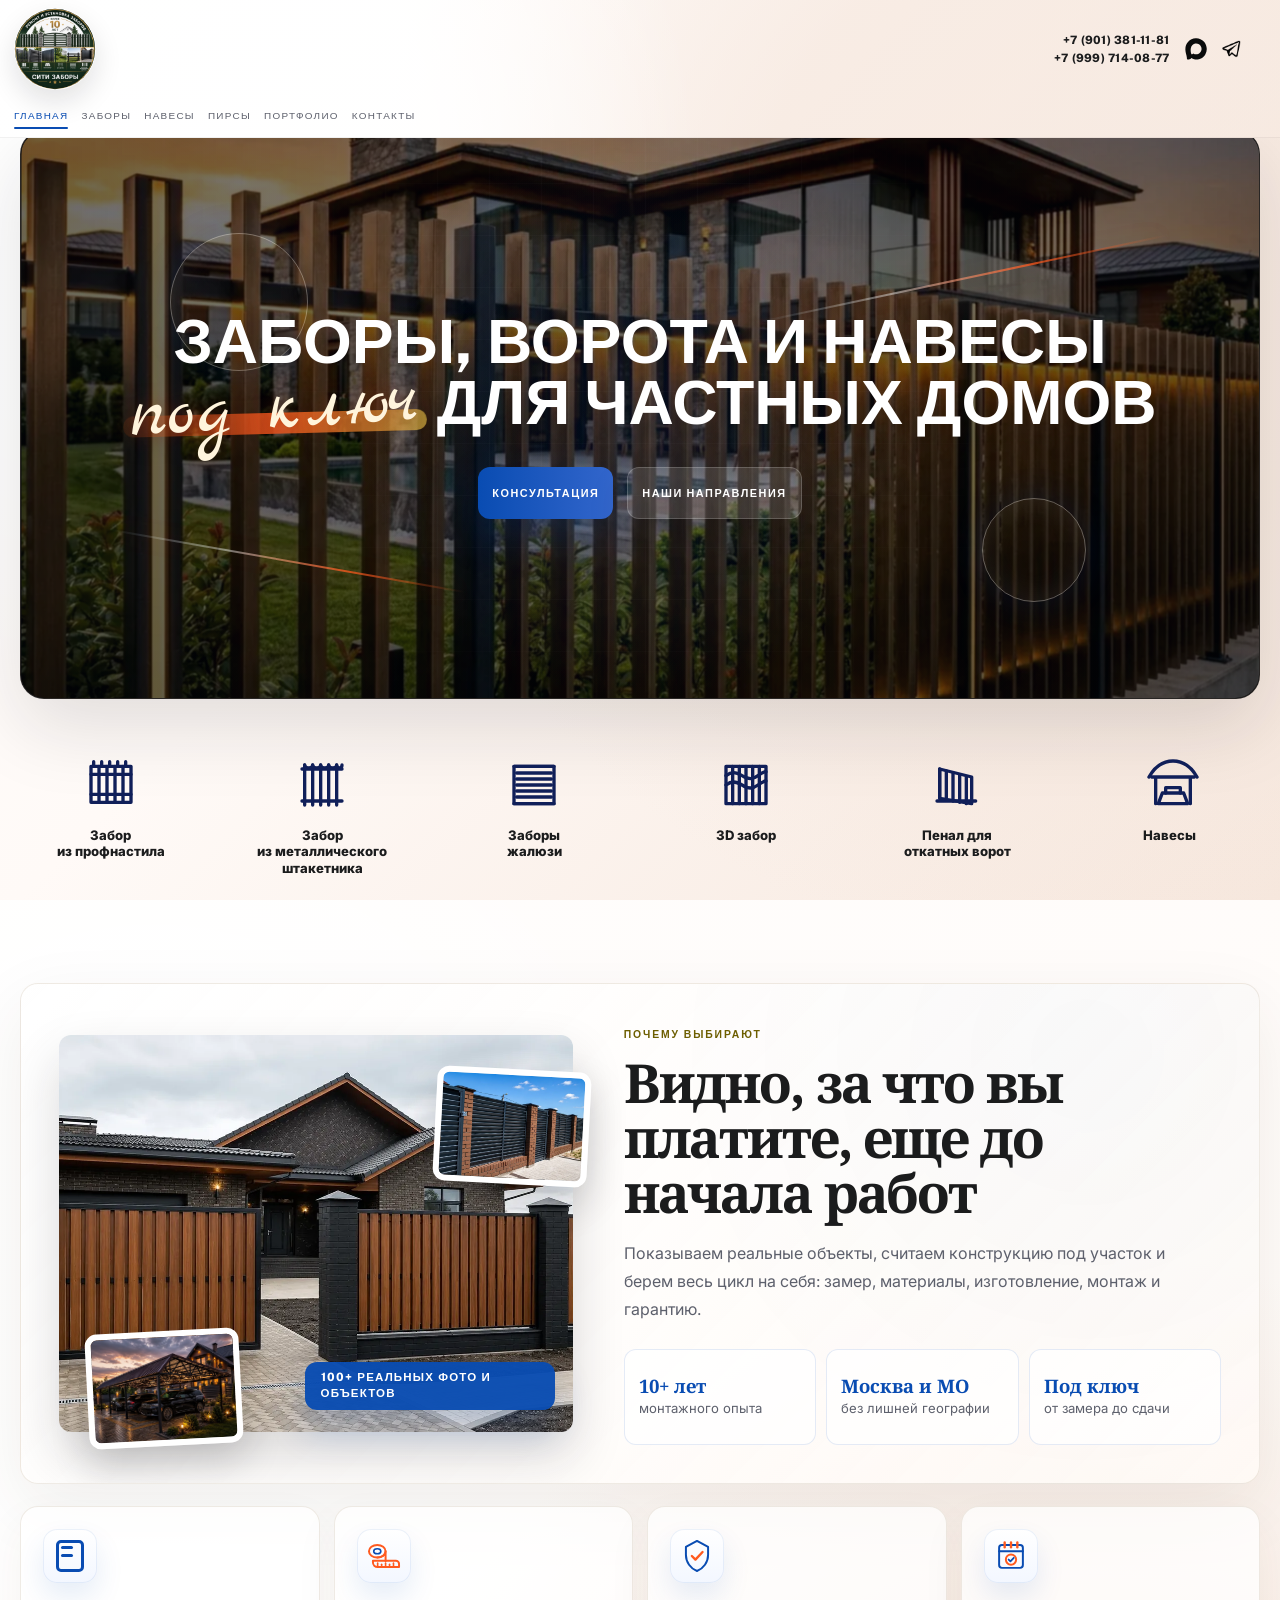
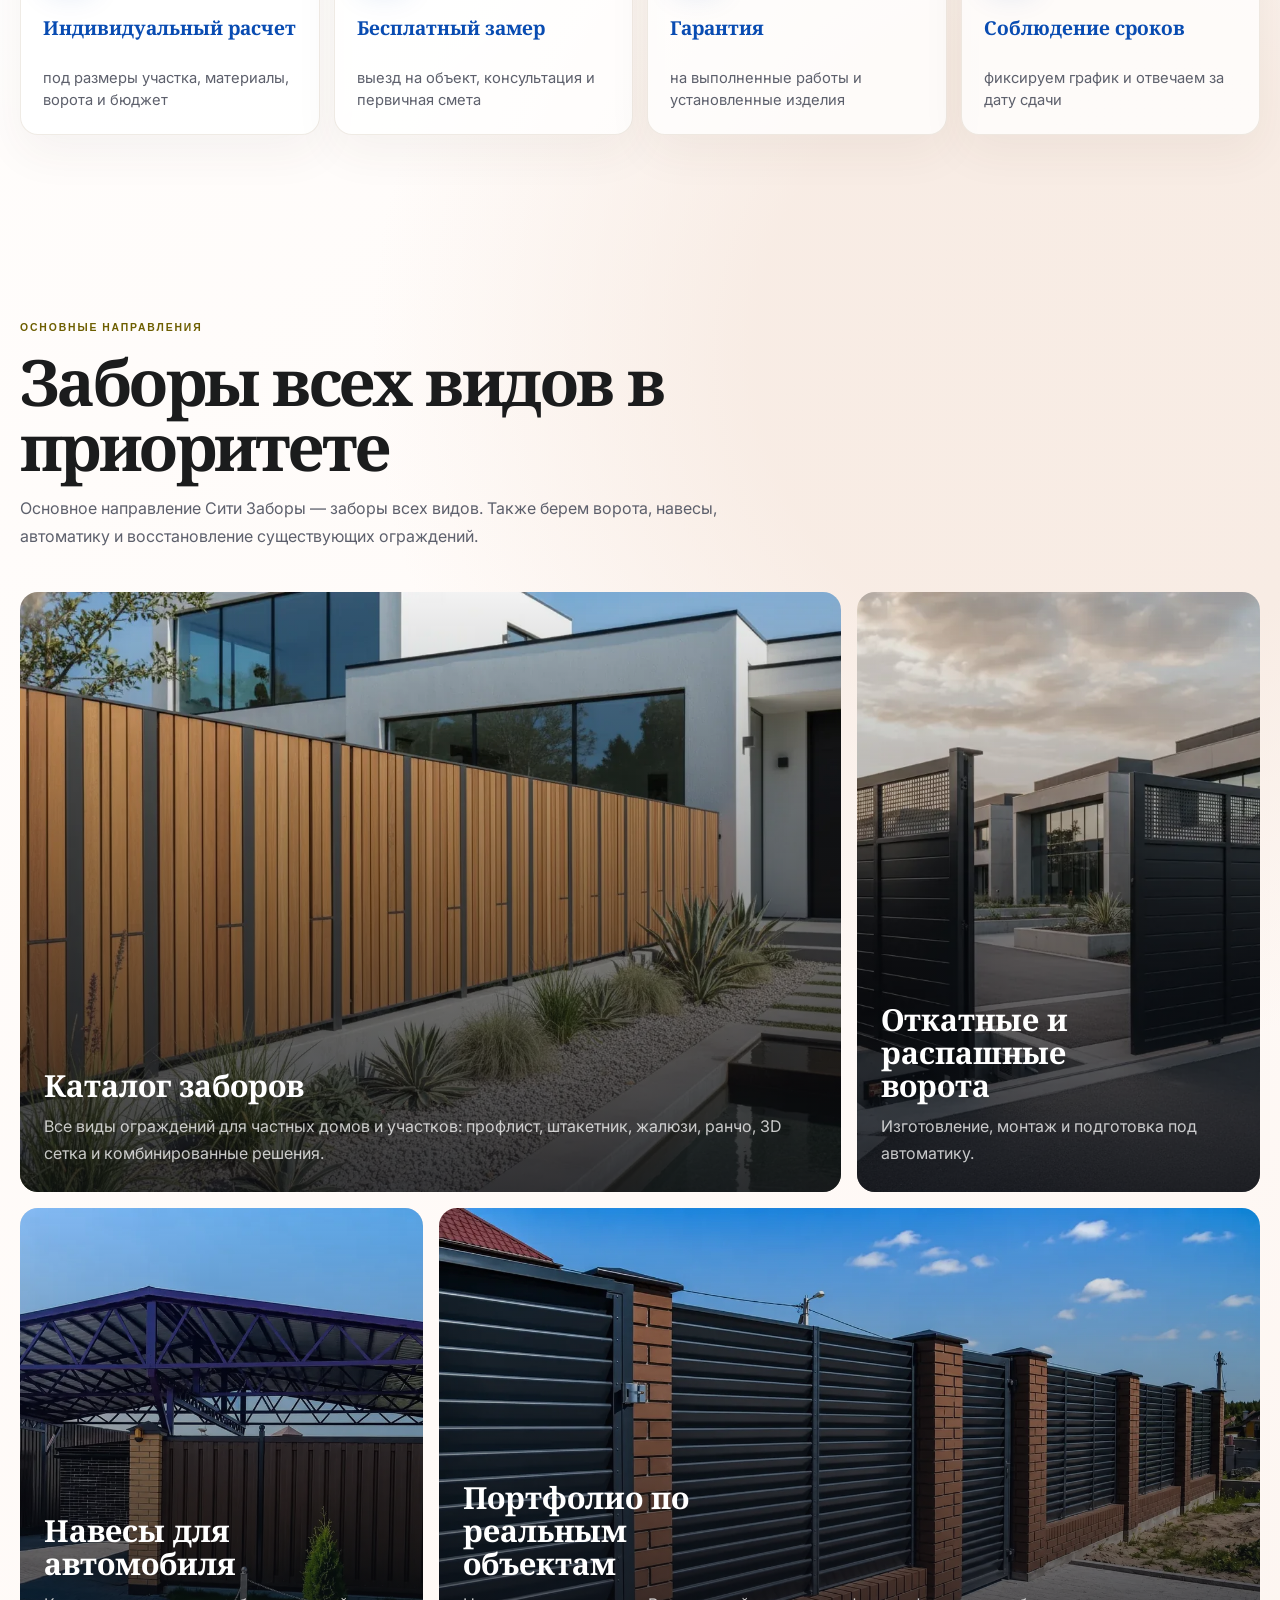
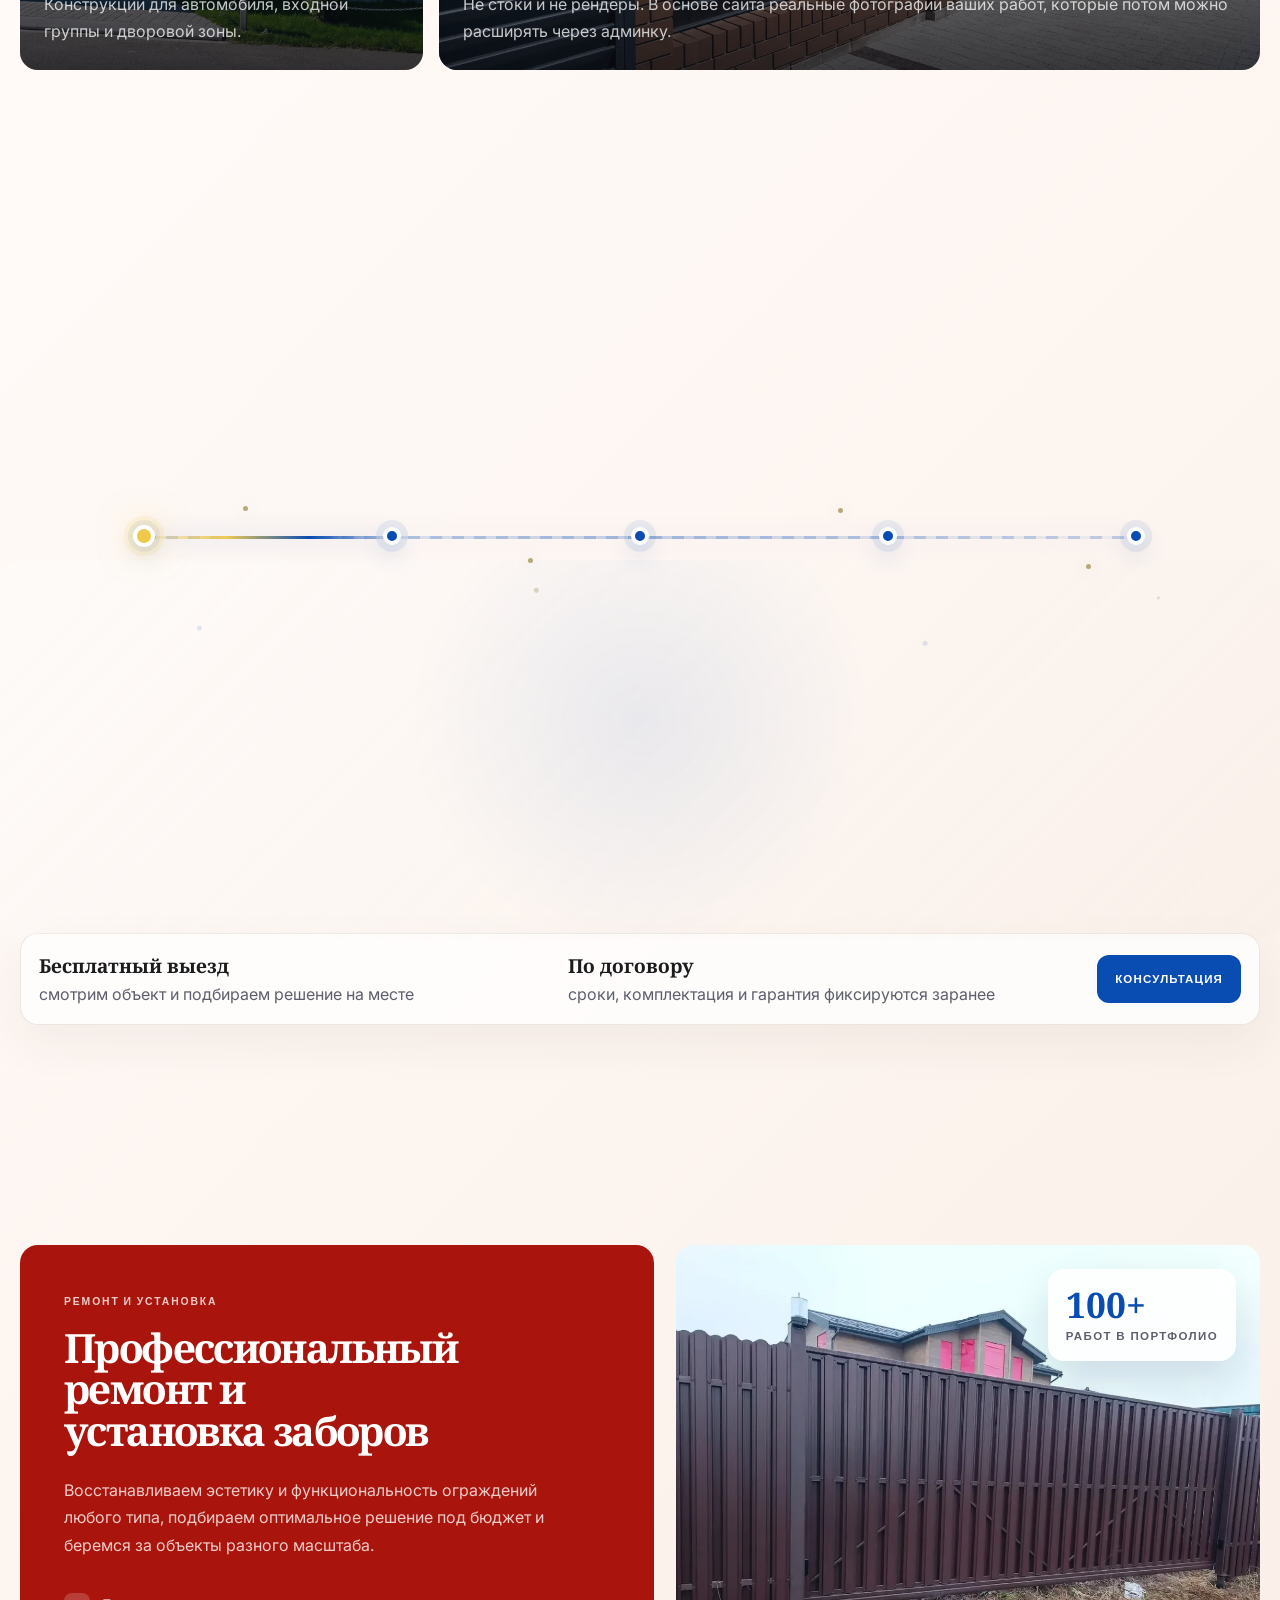
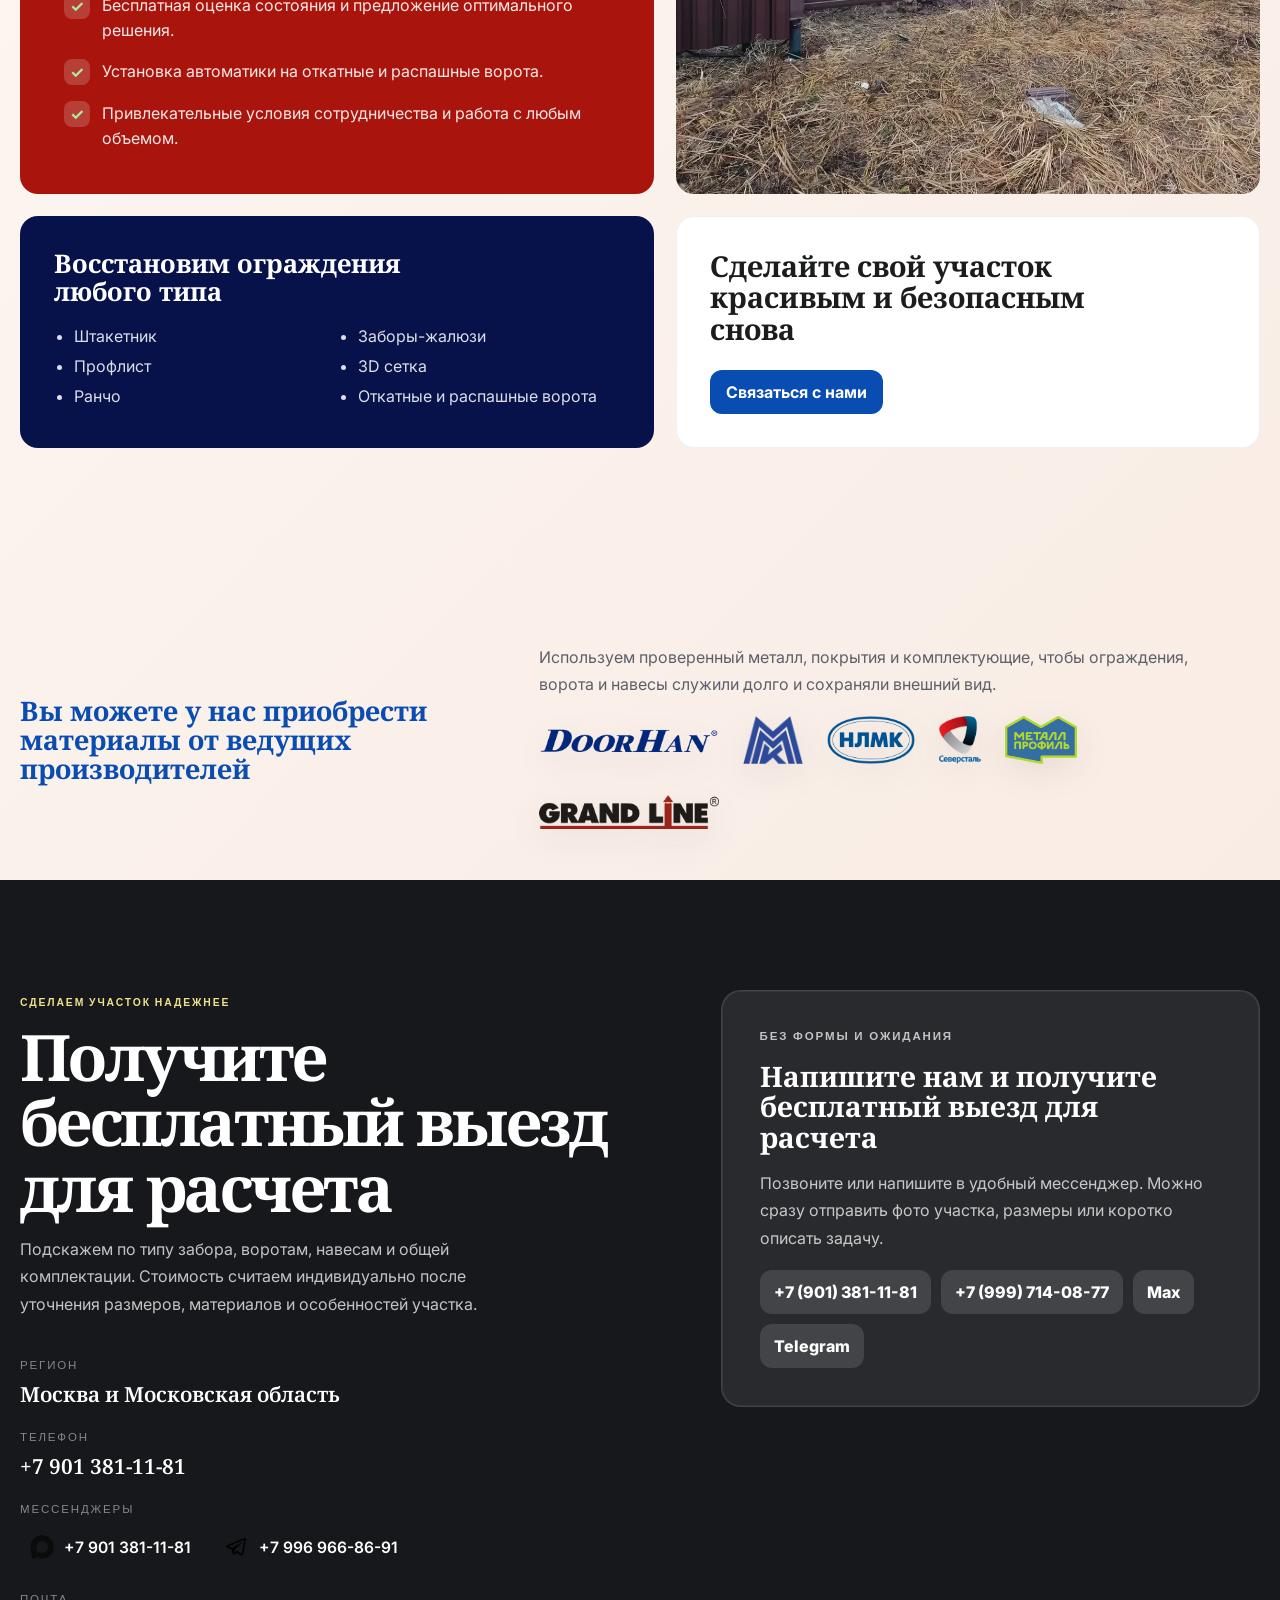
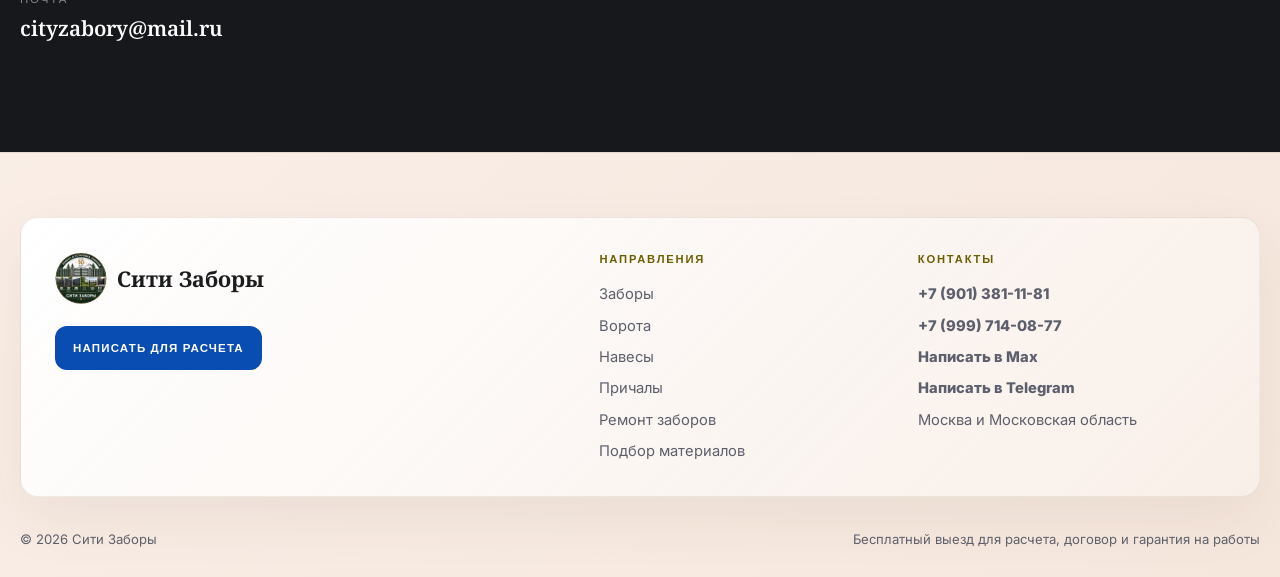
==== commit e3712c7e: "Add files via upload" ====
--- a/index.html
+++ b/index.html
@@ -14,7 +14,7 @@
       href="https://fonts.googleapis.com/css2?family=Inter:wght@400;500;600;700&family=Marck+Script&family=Noto+Serif:wght@400;600;700&family=Public+Sans:wght@500;600;700&display=swap"
       rel="stylesheet"
     />
-    <link rel="stylesheet" href="./styles.css?v=20260618-no-quiz" />
+    <link rel="stylesheet" href="./styles.css?v=20260709-contact-icons" />
   </head>
   <body>
     <header class="site-header">
@@ -45,10 +45,10 @@
           </div>
           <div class="header-messengers" aria-label="Мессенджеры">
             <a class="messenger-link" href="tel:+79013811181" aria-label="Max">
-              <img src="./assets/max-logo.webp" alt="" />
+              <img src="./assets/max-logo-black.svg" alt="" />
             </a>
             <a class="messenger-link messenger-link-telegram" href="tel:+79969668691" aria-label="Телеграм">
-              <img src="./assets/telegram-logo.webp" alt="" />
+              <img src="./assets/telegram-logo-black.png" alt="" />
             </a>
           </div>
           <a class="header-action" href="./contacts.html">Консультация</a>
@@ -454,17 +454,17 @@
               </div>
               <div>
                 <span>Телефон</span>
-                <strong>+7 901 381-11-81</strong>
+                <a class="contact-phone-link" href="tel:+79013811181">+7 901 381-11-81</a>
               </div>
               <div>
                 <span>Мессенджеры</span>
                 <div class="contact-messenger-links">
                   <a href="tel:+79013811181" aria-label="Max: +7 901 381-11-81">
-                    <img src="./assets/max-logo.webp" alt="" />
+                    <img src="./assets/max-logo-black.svg" alt="" />
                     <strong>+7 901 381-11-81</strong>
                   </a>
                   <a href="tel:+79969668691" aria-label="Телеграм: +7 996 966-86-91">
-                    <img src="./assets/telegram-logo.webp" alt="" />
+                    <img src="./assets/telegram-logo-black.png" alt="" />
                     <strong>+7 996 966-86-91</strong>
                   </a>
                 </div>
@@ -499,10 +499,6 @@
               <img class="footer-logo" src="./assets/site-logo-new.png" alt="Логотип компании Сити Заборы" />
               <strong>Сити Заборы</strong>
             </div>
-            <p>
-              Делаем заборы, ворота, навесы и причалы под участок: подбираем материалы,
-              приезжаем на замер и обсуждаем решение напрямую по телефону или в мессенджере.
-            </p>
             <a class="footer-cta" href="./contacts.html">Написать для расчета</a>
           </div>
 
--- a/styles.css
+++ b/styles.css
@@ -6995,3 +6995,718 @@
     min-height: 320px;
   }
 }
+
+/* Polish pass: header messengers, contacts page, piers photo/process */
+.header-phones {
+  display: flex;
+  flex-direction: column;
+  align-items: flex-end;
+  justify-content: center;
+  gap: 5px;
+  line-height: 1.1;
+}
+
+.header-messengers .messenger-link {
+  background: transparent !important;
+  box-shadow: none !important;
+  overflow: visible;
+}
+
+.header-messengers .messenger-link img {
+  mix-blend-mode: multiply;
+  filter: contrast(1.18) saturate(1.05);
+}
+
+.header-messengers .messenger-link-telegram img {
+  mix-blend-mode: multiply;
+}
+
+.contacts-page {
+  background:
+    radial-gradient(circle at 82% 16%, rgba(9, 76, 178, 0.12), transparent 28rem),
+    radial-gradient(circle at 18% 30%, rgba(109, 94, 0, 0.12), transparent 24rem),
+    var(--page-gradient);
+}
+
+.contacts-hero {
+  padding: clamp(80px, 8vw, 132px) 0 68px;
+}
+
+.contacts-hero-grid {
+  display: grid;
+  grid-template-columns: minmax(0, 1.05fr) minmax(320px, 0.72fr);
+  gap: clamp(36px, 5vw, 86px);
+  align-items: center;
+}
+
+.contacts-hero-copy h1 {
+  max-width: 11ch;
+  margin: 0;
+  font-family: "Noto Serif", serif;
+  font-size: clamp(3.3rem, 6vw, 6.7rem);
+  line-height: 0.94;
+}
+
+.contacts-hero-copy p {
+  max-width: 56ch;
+  margin: 28px 0 0;
+  color: var(--muted);
+  font-size: 1.08rem;
+  line-height: 1.75;
+}
+
+.contacts-primary-actions {
+  display: flex;
+  flex-wrap: wrap;
+  gap: 12px;
+  margin-top: 34px;
+}
+
+.contacts-logo-panel {
+  position: relative;
+  display: grid;
+  place-items: center;
+  min-height: clamp(360px, 42vw, 560px);
+  overflow: hidden;
+  border-radius: 28px;
+  background:
+    linear-gradient(145deg, rgba(8, 54, 39, 0.96), rgba(12, 34, 27, 0.98)),
+    var(--surface-dark);
+  box-shadow: 0 28px 80px rgba(17, 18, 22, 0.18);
+}
+
+.contacts-logo-panel::before {
+  content: "";
+  position: absolute;
+  inset: 18px;
+  border: 1px solid rgba(224, 180, 83, 0.4);
+  border-radius: 22px;
+}
+
+.contacts-logo-panel img {
+  width: min(82%, 430px);
+  border-radius: 50%;
+  filter: drop-shadow(0 26px 50px rgba(0, 0, 0, 0.32));
+}
+
+.contacts-logo-panel span {
+  position: absolute;
+  right: 28px;
+  bottom: 28px;
+  color: #e5bf61;
+  font-family: "Public Sans", sans-serif;
+  font-size: 0.78rem;
+  font-weight: 800;
+  letter-spacing: 0.16em;
+  text-transform: uppercase;
+}
+
+.contacts-methods {
+  padding: 34px 0 92px;
+}
+
+.contacts-method-grid {
+  display: grid;
+  grid-template-columns: repeat(4, minmax(0, 1fr));
+  gap: 16px;
+}
+
+.contacts-method-card {
+  display: grid;
+  gap: 12px;
+  min-height: 220px;
+  padding: 24px;
+  border-radius: 20px;
+  background: rgba(255, 255, 255, 0.74);
+  border: 1px solid rgba(139, 112, 76, 0.14);
+  box-shadow: 0 20px 54px rgba(67, 51, 28, 0.08);
+}
+
+.contacts-method-main {
+  background: var(--primary);
+  color: var(--white);
+}
+
+.contacts-method-card span {
+  color: var(--primary);
+  font-family: "Public Sans", sans-serif;
+  font-size: 0.68rem;
+  font-weight: 800;
+  letter-spacing: 0.14em;
+  text-transform: uppercase;
+}
+
+.contacts-method-main span {
+  color: rgba(255, 255, 255, 0.72);
+}
+
+.contacts-method-card strong {
+  align-self: end;
+  font-family: "Noto Serif", serif;
+  font-size: clamp(1.42rem, 1.8vw, 2rem);
+  line-height: 1.08;
+}
+
+.contacts-method-card em {
+  color: var(--muted);
+  font-style: normal;
+  line-height: 1.5;
+}
+
+.contacts-method-main em {
+  color: rgba(255, 255, 255, 0.78);
+}
+
+.contacts-service-area {
+  padding: 0 0 108px;
+}
+
+.contacts-service-shell {
+  display: grid;
+  grid-template-columns: minmax(260px, 0.75fr) minmax(0, 1fr);
+  gap: 34px;
+  align-items: center;
+  padding: clamp(28px, 4vw, 48px);
+  border-radius: 24px;
+  background: var(--surface-dark);
+  color: var(--white);
+}
+
+.contacts-service-shell h2 {
+  margin: 10px 0 0;
+  font-family: "Noto Serif", serif;
+  font-size: clamp(2.1rem, 4vw, 4rem);
+  line-height: 0.98;
+}
+
+.contacts-service-shell p {
+  margin: 0;
+  color: rgba(255, 255, 255, 0.74);
+  font-size: 1.04rem;
+  line-height: 1.75;
+}
+
+.pier-photo-card {
+  position: relative;
+  min-height: 500px;
+  overflow: hidden;
+  border-radius: 24px;
+  box-shadow: 0 28px 70px rgba(17, 18, 22, 0.14);
+}
+
+.pier-photo-card img {
+  width: 100%;
+  height: 100%;
+  min-height: 500px;
+  object-fit: cover;
+}
+
+.pier-photo-card::after {
+  content: "";
+  position: absolute;
+  inset: 0;
+  background: linear-gradient(180deg, transparent 42%, rgba(8, 17, 22, 0.72));
+}
+
+.pier-photo-caption {
+  position: absolute;
+  left: 22px;
+  right: 22px;
+  bottom: 22px;
+  z-index: 1;
+  display: flex;
+  justify-content: space-between;
+  gap: 18px;
+  align-items: end;
+  padding: 18px;
+  border-radius: 16px;
+  background: rgba(255, 255, 255, 0.9);
+}
+
+.pier-photo-caption strong {
+  color: var(--primary);
+  font-family: "Noto Serif", serif;
+  font-size: 1.4rem;
+}
+
+.pier-photo-caption span {
+  max-width: 28ch;
+  color: var(--muted);
+  font-size: 0.9rem;
+  text-align: right;
+}
+
+.pier-card-media img {
+  width: 100%;
+  height: 100%;
+  min-height: 260px;
+  object-fit: cover;
+}
+
+.pier-process-section {
+  padding: 96px 0;
+  background:
+    linear-gradient(180deg, rgba(255, 255, 255, 0.72), rgba(245, 230, 220, 0.48)),
+    var(--page-gradient);
+}
+
+.pier-process-grid {
+  display: grid;
+  grid-template-columns: repeat(3, minmax(0, 1fr));
+  gap: 18px;
+}
+
+.pier-process-card {
+  position: relative;
+  min-height: 270px;
+  padding: 28px;
+  border-radius: 22px;
+  overflow: hidden;
+  background: rgba(255, 255, 255, 0.82);
+  border: 1px solid rgba(9, 76, 178, 0.12);
+  box-shadow: 0 22px 58px rgba(67, 51, 28, 0.08);
+}
+
+.pier-process-card::after {
+  content: "";
+  position: absolute;
+  right: -42px;
+  bottom: -58px;
+  width: 150px;
+  height: 150px;
+  border-radius: 50%;
+  background: rgba(9, 76, 178, 0.08);
+}
+
+.pier-process-card span {
+  display: grid;
+  place-items: center;
+  width: 42px;
+  height: 42px;
+  border-radius: 14px;
+  background: var(--primary);
+  color: var(--white);
+  font-family: "Public Sans", sans-serif;
+  font-weight: 800;
+  letter-spacing: 0.08em;
+}
+
+.pier-process-card h3 {
+  margin: 30px 0 12px;
+  font-family: "Noto Serif", serif;
+  font-size: clamp(1.45rem, 2vw, 2.1rem);
+  line-height: 1.05;
+}
+
+.pier-process-card p {
+  margin: 0;
+  color: var(--muted);
+  font-size: 1rem;
+  line-height: 1.65;
+}
+
+@media (max-width: 1100px) {
+  .contacts-hero-grid,
+  .contacts-service-shell {
+    grid-template-columns: 1fr;
+  }
+
+  .contacts-method-grid,
+  .pier-process-grid {
+    grid-template-columns: repeat(2, minmax(0, 1fr));
+  }
+}
+
+@media (max-width: 760px) {
+  .header-phones {
+    align-items: flex-start;
+  }
+
+  .contacts-hero-copy h1 {
+    max-width: 100%;
+  }
+
+  .contacts-method-grid,
+  .pier-process-grid {
+    grid-template-columns: 1fr;
+  }
+
+  .pier-photo-card,
+  .pier-photo-card img {
+    min-height: 330px;
+  }
+
+  .pier-photo-caption {
+    display: grid;
+  }
+
+  .pier-photo-caption span {
+    text-align: left;
+  }
+}
+
+/* Pier process diagram refresh */
+.pier-process-section {
+  padding: 104px 0;
+  background:
+    linear-gradient(135deg, rgba(255, 250, 247, 0.94), rgba(245, 230, 220, 0.66)),
+    var(--page-gradient);
+}
+
+.pier-process-panel {
+  display: grid;
+  grid-template-columns: minmax(260px, 0.62fr) minmax(360px, 1fr);
+  grid-template-areas:
+    "copy graphic"
+    "steps graphic";
+  gap: 28px;
+  align-items: stretch;
+}
+
+.pier-process-copy {
+  grid-area: copy;
+  padding: clamp(26px, 3vw, 38px);
+  border-radius: 24px;
+  background: var(--surface-dark);
+  color: var(--white);
+}
+
+.pier-process-copy h2 {
+  max-width: 9ch;
+  margin: 12px 0 0;
+  font-family: "Noto Serif", serif;
+  font-size: clamp(2.4rem, 4vw, 4.8rem);
+  line-height: 0.95;
+}
+
+.pier-process-copy p {
+  max-width: 42ch;
+  margin: 22px 0 0;
+  color: rgba(255, 255, 255, 0.74);
+  line-height: 1.65;
+}
+
+.pier-process-graphic {
+  grid-area: graphic;
+  position: relative;
+  min-height: 560px;
+  overflow: hidden;
+  border-radius: 28px;
+  background:
+    linear-gradient(180deg, #bde9ff 0 30%, #80c7e0 31% 44%, #22687e 45% 100%);
+  box-shadow: 0 28px 78px rgba(17, 18, 22, 0.14);
+}
+
+.pier-process-graphic::before {
+  content: "";
+  position: absolute;
+  inset: 0;
+  background:
+    radial-gradient(circle at 74% 16%, rgba(255, 255, 255, 0.92) 0 46px, transparent 48px),
+    linear-gradient(180deg, transparent 0 45%, rgba(255, 255, 255, 0.16) 46% 100%);
+}
+
+.pier-graphic-shore {
+  position: absolute;
+  left: -8%;
+  right: -8%;
+  top: 34%;
+  height: 24%;
+  background:
+    radial-gradient(circle at 18% 22%, #4f7e3f 0 18px, transparent 19px),
+    radial-gradient(circle at 36% 12%, #2f6d3c 0 24px, transparent 25px),
+    radial-gradient(circle at 58% 20%, #6c8c42 0 18px, transparent 19px),
+    linear-gradient(180deg, #8f7344, #6e552f);
+  transform: rotate(-2deg);
+}
+
+.pier-graphic-water {
+  position: absolute;
+  left: -10%;
+  right: -10%;
+  bottom: 0;
+  height: 46%;
+  background:
+    repeating-linear-gradient(168deg, rgba(255, 255, 255, 0.28) 0 2px, transparent 2px 24px),
+    linear-gradient(180deg, rgba(46, 126, 154, 0.94), rgba(14, 65, 89, 0.98));
+}
+
+.pier-graphic-deck {
+  position: absolute;
+  left: 28%;
+  right: 28%;
+  top: 36%;
+  height: 46%;
+  border-radius: 8px;
+  background:
+    repeating-linear-gradient(90deg, #d2aa68 0 14px, #9f753a 14px 17px),
+    #c99a56;
+  transform: perspective(420px) rotateX(55deg);
+  transform-origin: top;
+  box-shadow: 0 30px 46px rgba(12, 24, 32, 0.28);
+}
+
+.pier-graphic-post {
+  position: absolute;
+  top: 43%;
+  width: 12px;
+  height: 40%;
+  border-radius: 999px;
+  background: #4f3826;
+  box-shadow: 0 0 0 3px rgba(255, 255, 255, 0.14);
+}
+
+.pier-graphic-post-one {
+  left: 33%;
+}
+
+.pier-graphic-post-two {
+  right: 33%;
+}
+
+.pier-graphic-boat {
+  position: absolute;
+  right: 9%;
+  bottom: 22%;
+  width: 148px;
+  height: 44px;
+  border-radius: 10px 48px 48px 18px;
+  background: #11151c;
+  box-shadow:
+    inset 24px 0 0 rgba(255, 255, 255, 0.9),
+    0 18px 28px rgba(0, 0, 0, 0.24);
+  transform: rotate(-6deg);
+}
+
+.pier-process-steps {
+  grid-area: steps;
+  display: grid;
+  gap: 12px;
+}
+
+.pier-process-steps .pier-process-card {
+  display: grid;
+  grid-template-columns: 54px minmax(0, 1fr);
+  gap: 18px;
+  align-items: start;
+  min-height: auto;
+  padding: 22px;
+  border-radius: 20px;
+  background: rgba(255, 255, 255, 0.86);
+}
+
+.pier-process-steps .pier-process-card span {
+  margin-top: 2px;
+}
+
+.pier-process-steps .pier-process-card h3 {
+  margin: 0 0 8px;
+  font-size: clamp(1.35rem, 1.6vw, 1.8rem);
+}
+
+.pier-process-steps .pier-process-card p {
+  font-size: 0.98rem;
+}
+
+@media (max-width: 980px) {
+  .pier-process-panel {
+    grid-template-columns: 1fr;
+    grid-template-areas:
+      "copy"
+      "graphic"
+      "steps";
+  }
+
+  .pier-process-graphic {
+    min-height: 420px;
+  }
+}
+
+@media (max-width: 560px) {
+  .pier-process-steps .pier-process-card {
+    grid-template-columns: 1fr;
+  }
+}
+
+/* Contact page premium rebuild and clean messenger icons */
+.messenger-link,
+.messenger-link:hover,
+.contact-messenger-links a,
+.contact-messenger-links a:hover {
+  background: transparent !important;
+  box-shadow: none !important;
+}
+
+.messenger-link img,
+.contact-messenger-links img {
+  mix-blend-mode: normal !important;
+  filter: none !important;
+}
+
+.messenger-link img {
+  width: 22px;
+  height: 22px;
+}
+
+.contact-phone-link {
+  display: inline-block;
+  color: var(--white);
+  font-family: "Noto Serif", serif;
+  font-size: 1.3rem;
+  font-weight: 600;
+}
+
+.contact-phone-link:hover {
+  color: rgba(255, 255, 255, 0.78);
+}
+
+.contacts-premium {
+  position: relative;
+  min-height: calc(100vh - 116px);
+  padding: clamp(72px, 7vw, 118px) 0;
+  overflow: hidden;
+  color: var(--white);
+  background: #121318;
+}
+
+.contacts-premium-bg {
+  position: absolute;
+  inset: 0;
+  background:
+    linear-gradient(90deg, rgba(13, 14, 18, 0.92) 0%, rgba(13, 14, 18, 0.72) 42%, rgba(13, 14, 18, 0.36) 100%),
+    linear-gradient(180deg, rgba(13, 14, 18, 0.24), rgba(13, 14, 18, 0.82)),
+    url("./assets/portfolio-modern-fence.webp") center / cover no-repeat;
+  transform: scale(1.02);
+}
+
+.contacts-premium::after {
+  content: "";
+  position: absolute;
+  inset: 0;
+  background:
+    linear-gradient(90deg, transparent 0 49%, rgba(255, 255, 255, 0.08) 49.08% 49.18%, transparent 49.26%),
+    linear-gradient(180deg, transparent 0 50%, rgba(255, 255, 255, 0.06) 50.08% 50.18%, transparent 50.26%);
+  opacity: 0.42;
+  pointer-events: none;
+}
+
+.contacts-premium-grid {
+  position: relative;
+  z-index: 1;
+  display: grid;
+  grid-template-columns: minmax(0, 1.05fr) minmax(340px, 0.72fr);
+  gap: clamp(36px, 6vw, 96px);
+  align-items: center;
+}
+
+.contacts-premium-copy h1 {
+  max-width: 11ch;
+  margin: 0;
+  font-family: "Noto Serif", serif;
+  font-size: clamp(3.6rem, 7vw, 7.8rem);
+  line-height: 0.92;
+}
+
+.contacts-premium-copy p {
+  max-width: 58ch;
+  margin: 28px 0 0;
+  color: rgba(255, 255, 255, 0.78);
+  font-size: clamp(1.05rem, 1.3vw, 1.28rem);
+  line-height: 1.75;
+}
+
+.contacts-premium-actions {
+  display: flex;
+  flex-wrap: wrap;
+  gap: 12px;
+  margin-top: 36px;
+}
+
+.contacts-premium-card {
+  position: relative;
+  display: grid;
+  gap: 24px;
+  padding: clamp(24px, 3vw, 38px);
+  border-radius: 28px;
+  background: rgba(255, 255, 255, 0.14);
+  border: 1px solid rgba(255, 255, 255, 0.22);
+  -webkit-backdrop-filter: blur(22px) saturate(1.1);
+  backdrop-filter: blur(22px) saturate(1.1);
+  box-shadow: 0 28px 80px rgba(0, 0, 0, 0.24);
+}
+
+.contacts-premium-logo {
+  width: clamp(120px, 12vw, 190px);
+  border-radius: 50%;
+  box-shadow: 0 22px 54px rgba(0, 0, 0, 0.28);
+}
+
+.contacts-card-head span {
+  color: rgba(255, 255, 255, 0.64);
+  font-family: "Public Sans", sans-serif;
+  font-size: 0.72rem;
+  font-weight: 800;
+  letter-spacing: 0.16em;
+  text-transform: uppercase;
+}
+
+.contacts-card-head h2 {
+  margin: 10px 0 0;
+  font-family: "Noto Serif", serif;
+  font-size: clamp(1.75rem, 2.3vw, 2.6rem);
+  line-height: 1.05;
+}
+
+.contacts-card-list {
+  display: grid;
+  gap: 10px;
+}
+
+.contacts-card-list a {
+  display: grid;
+  gap: 4px;
+  padding: 16px;
+  border-radius: 16px;
+  background: rgba(255, 255, 255, 0.1);
+  border: 1px solid rgba(255, 255, 255, 0.12);
+  transition: transform 0.2s ease, background-color 0.2s ease;
+}
+
+.contacts-card-list a:hover {
+  transform: translateY(-2px);
+  background: rgba(255, 255, 255, 0.16);
+}
+
+.contacts-card-list span {
+  color: rgba(255, 255, 255, 0.52);
+  font-size: 0.72rem;
+  font-weight: 800;
+  letter-spacing: 0.14em;
+  text-transform: uppercase;
+}
+
+.contacts-card-list strong {
+  color: var(--white);
+  font-size: clamp(1.02rem, 1.2vw, 1.2rem);
+}
+
+@media (max-width: 980px) {
+  .contacts-premium-grid {
+    grid-template-columns: 1fr;
+  }
+
+  .contacts-premium-copy h1 {
+    max-width: 100%;
+  }
+}
+
+@media (max-width: 760px) {
+  .contacts-premium {
+    min-height: auto;
+    padding: 56px 0;
+  }
+
+  .contacts-premium-copy h1 {
+    font-size: clamp(2.7rem, 13vw, 4.4rem);
+  }
+}
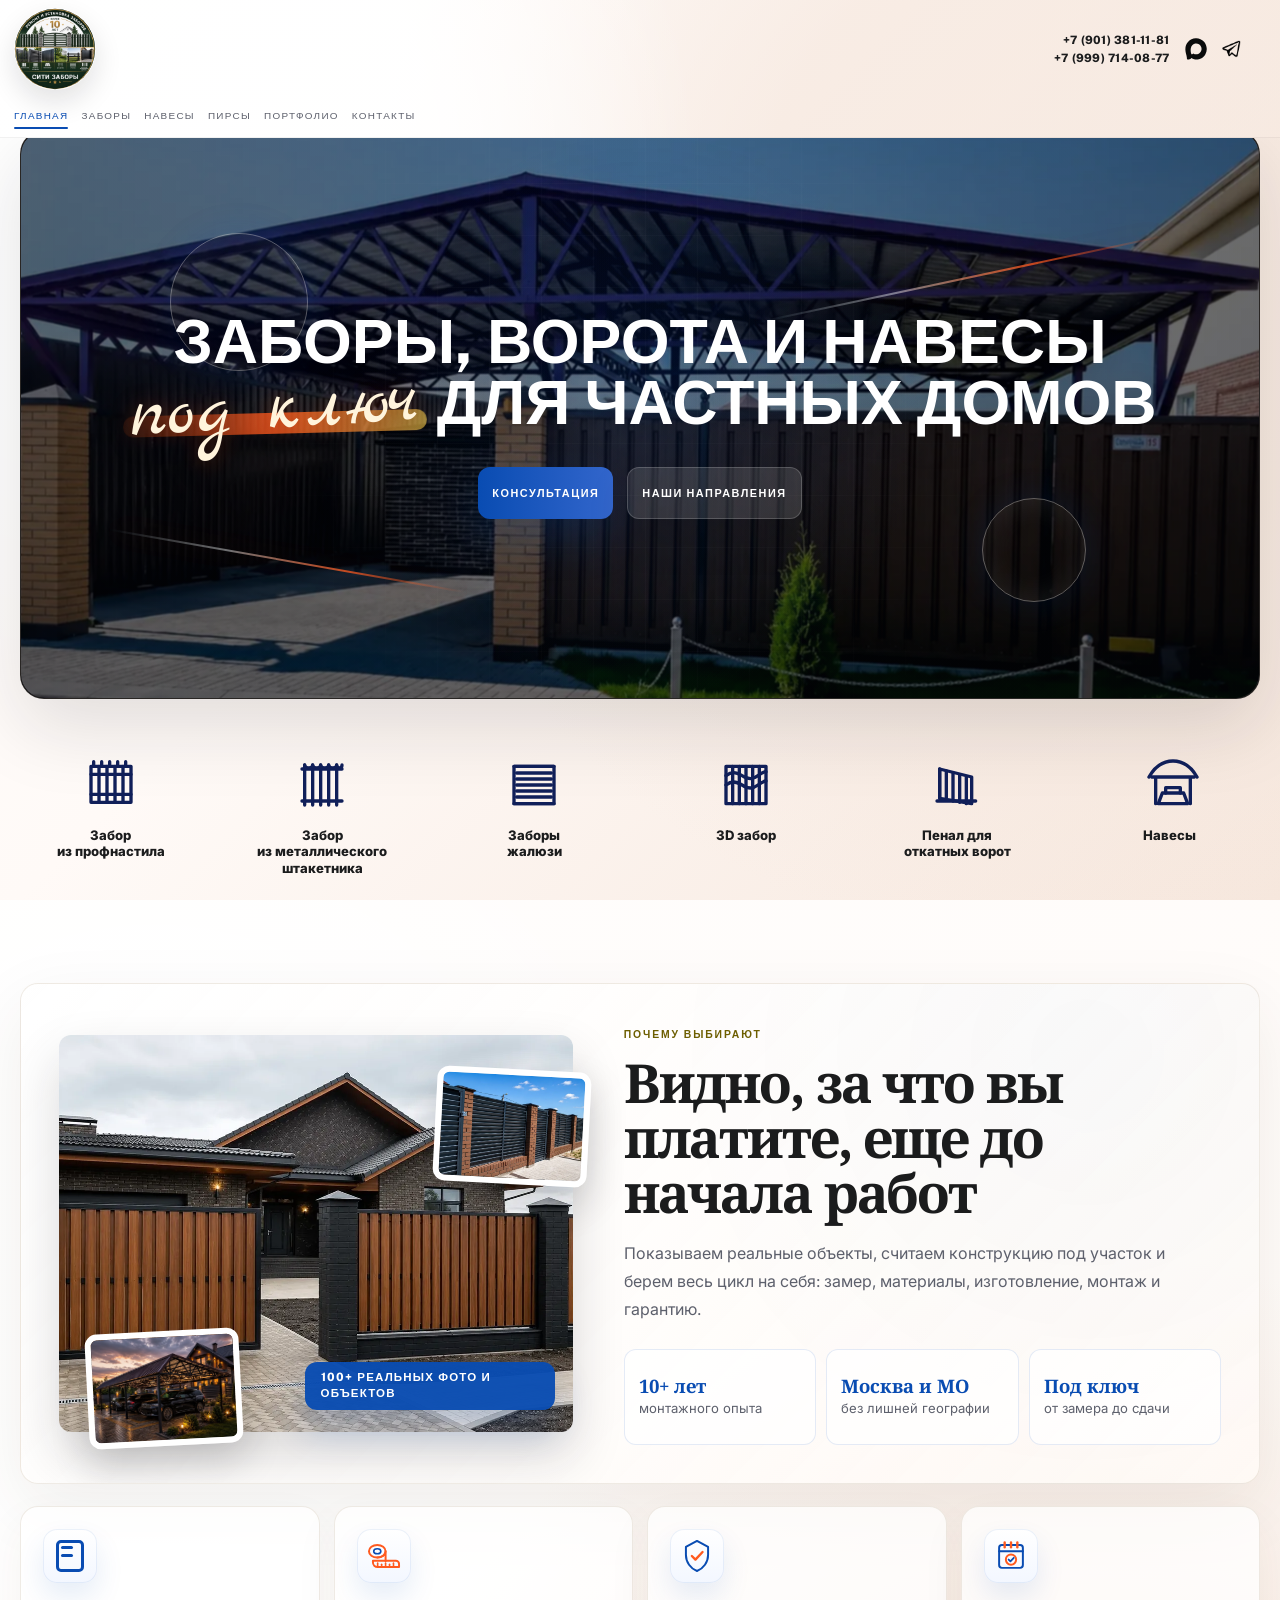
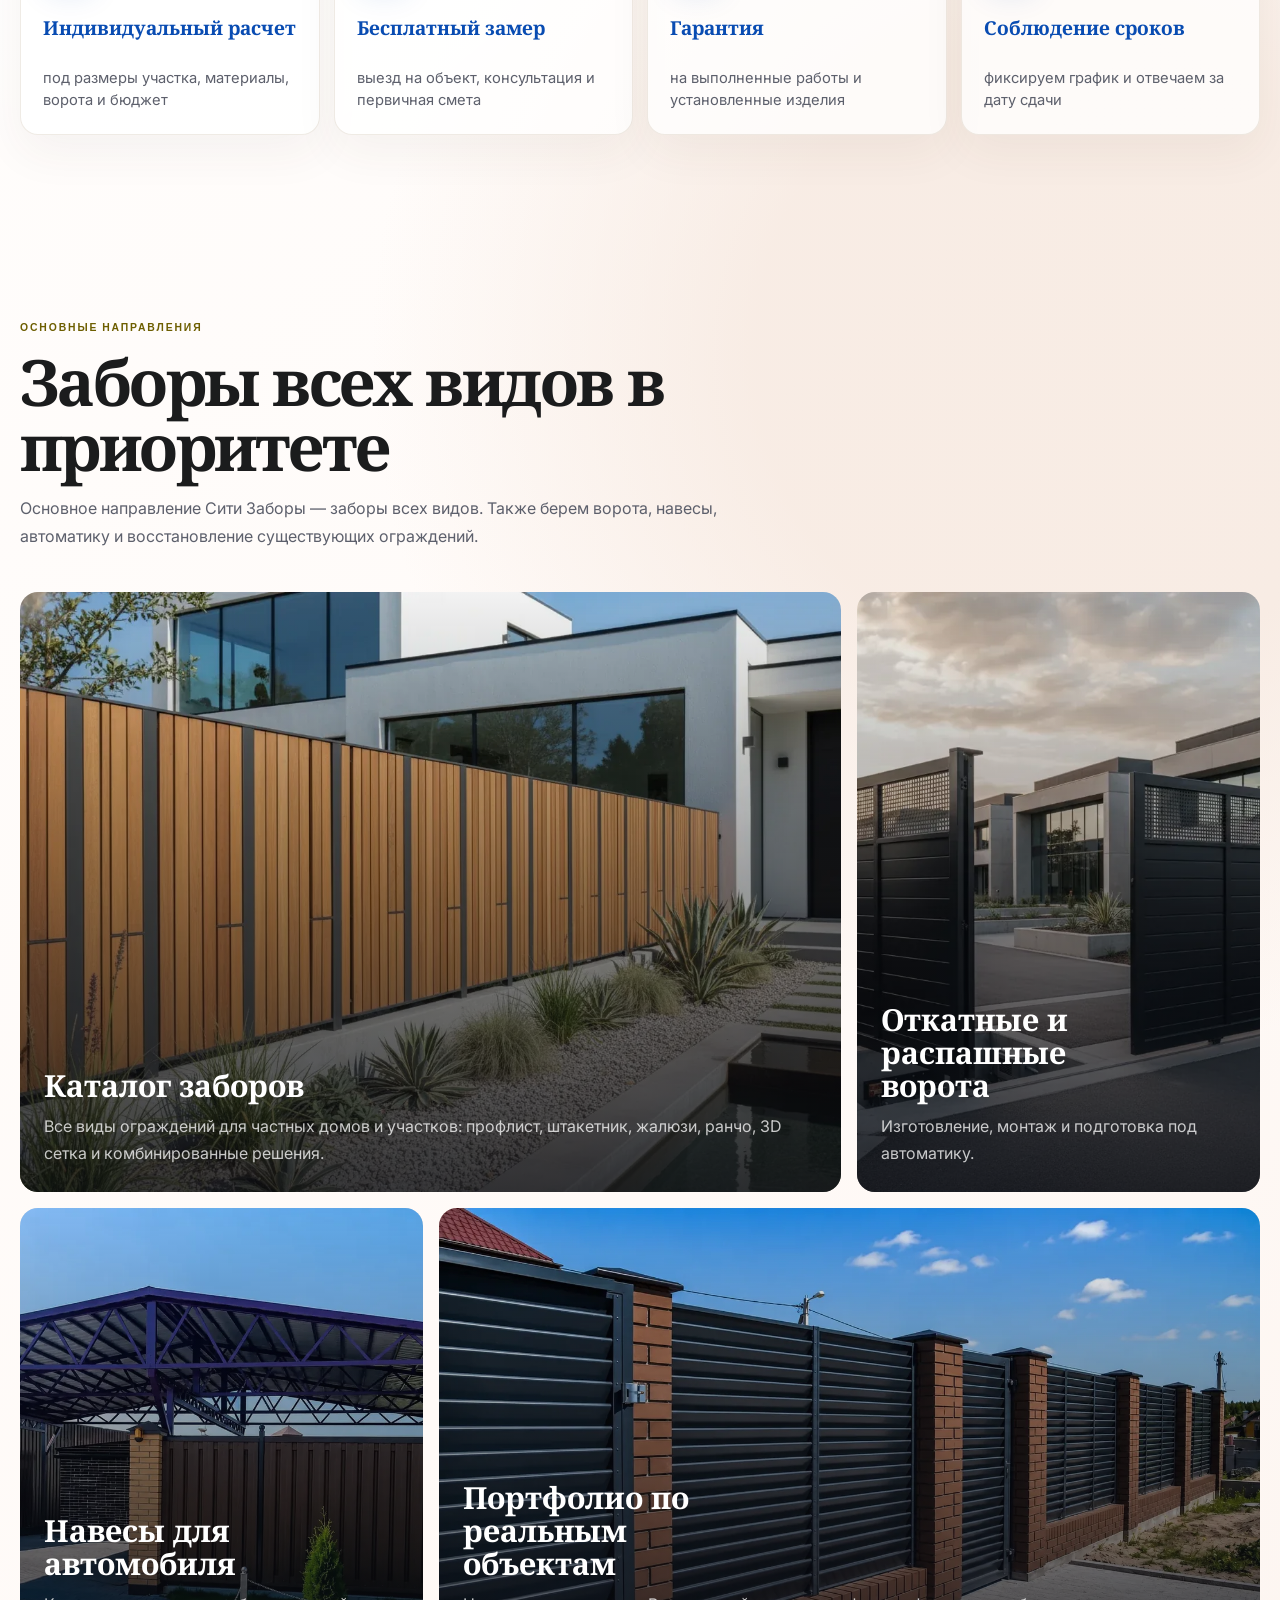
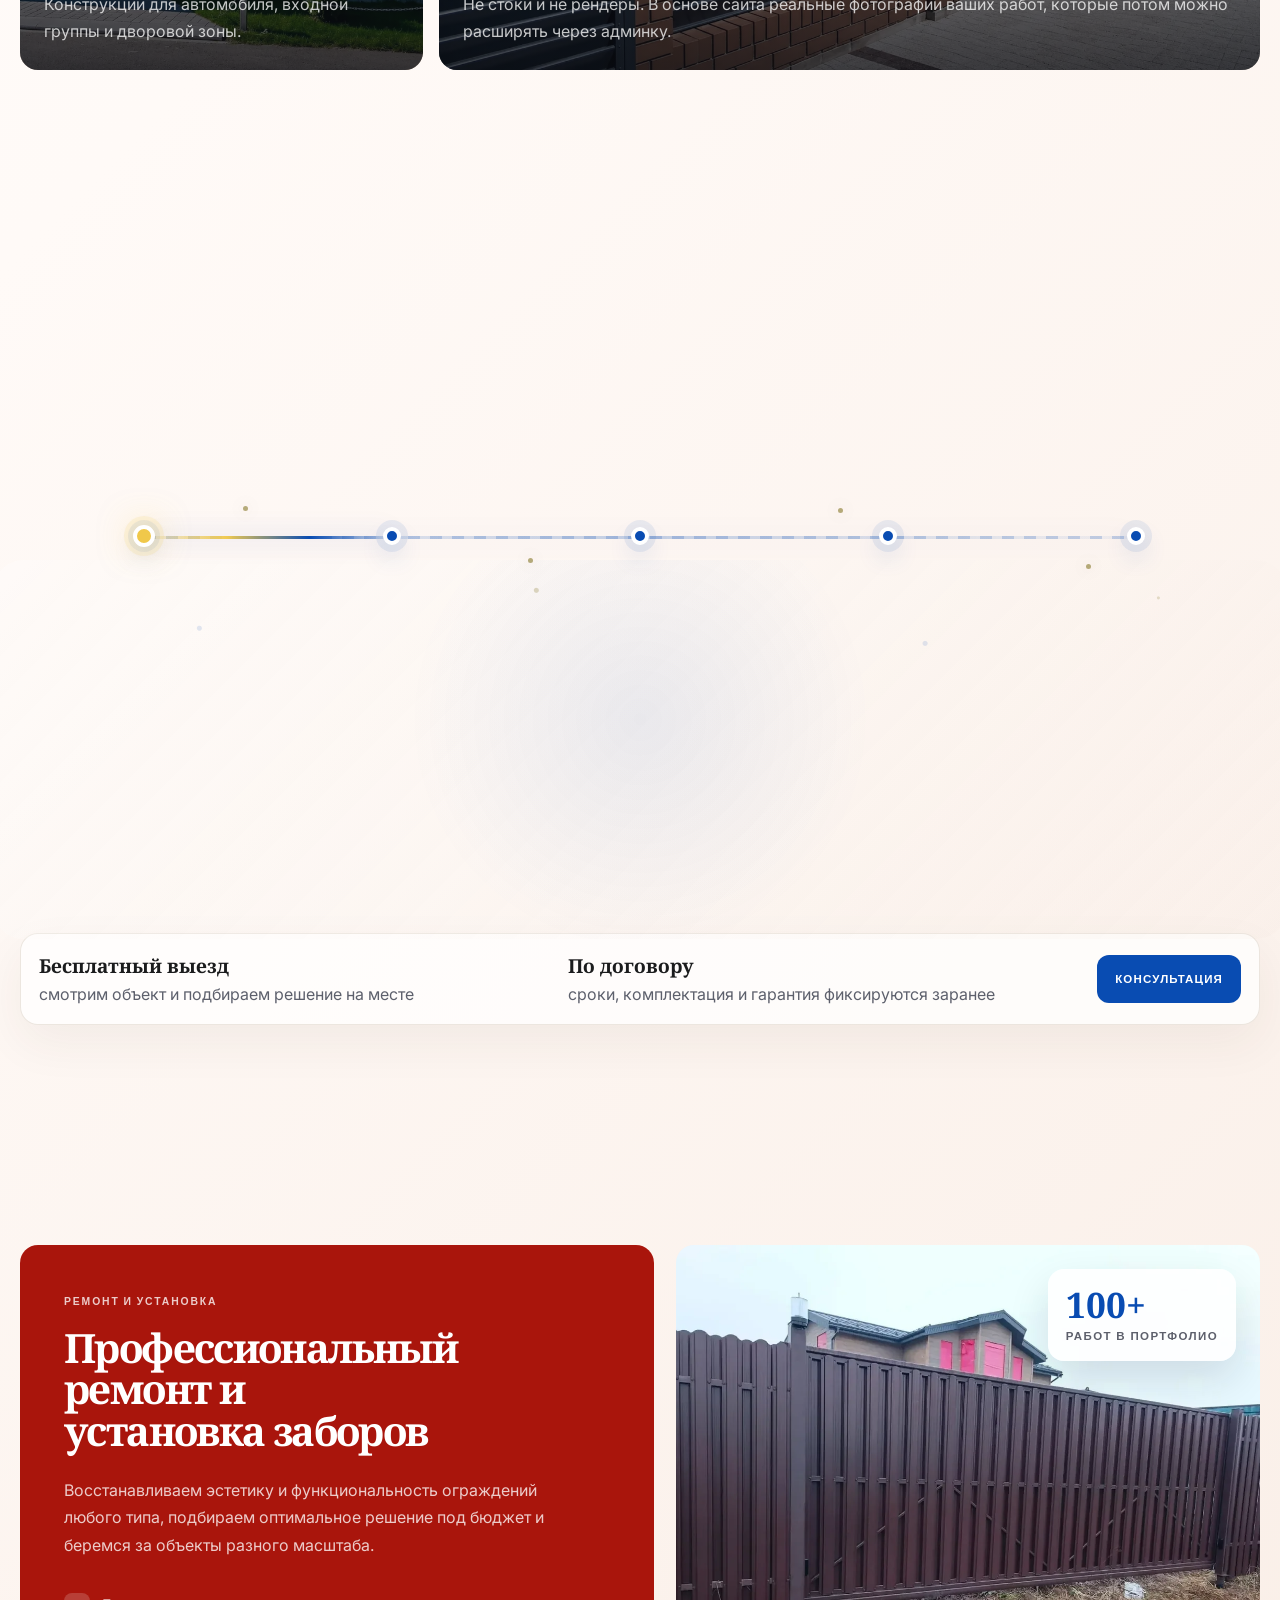
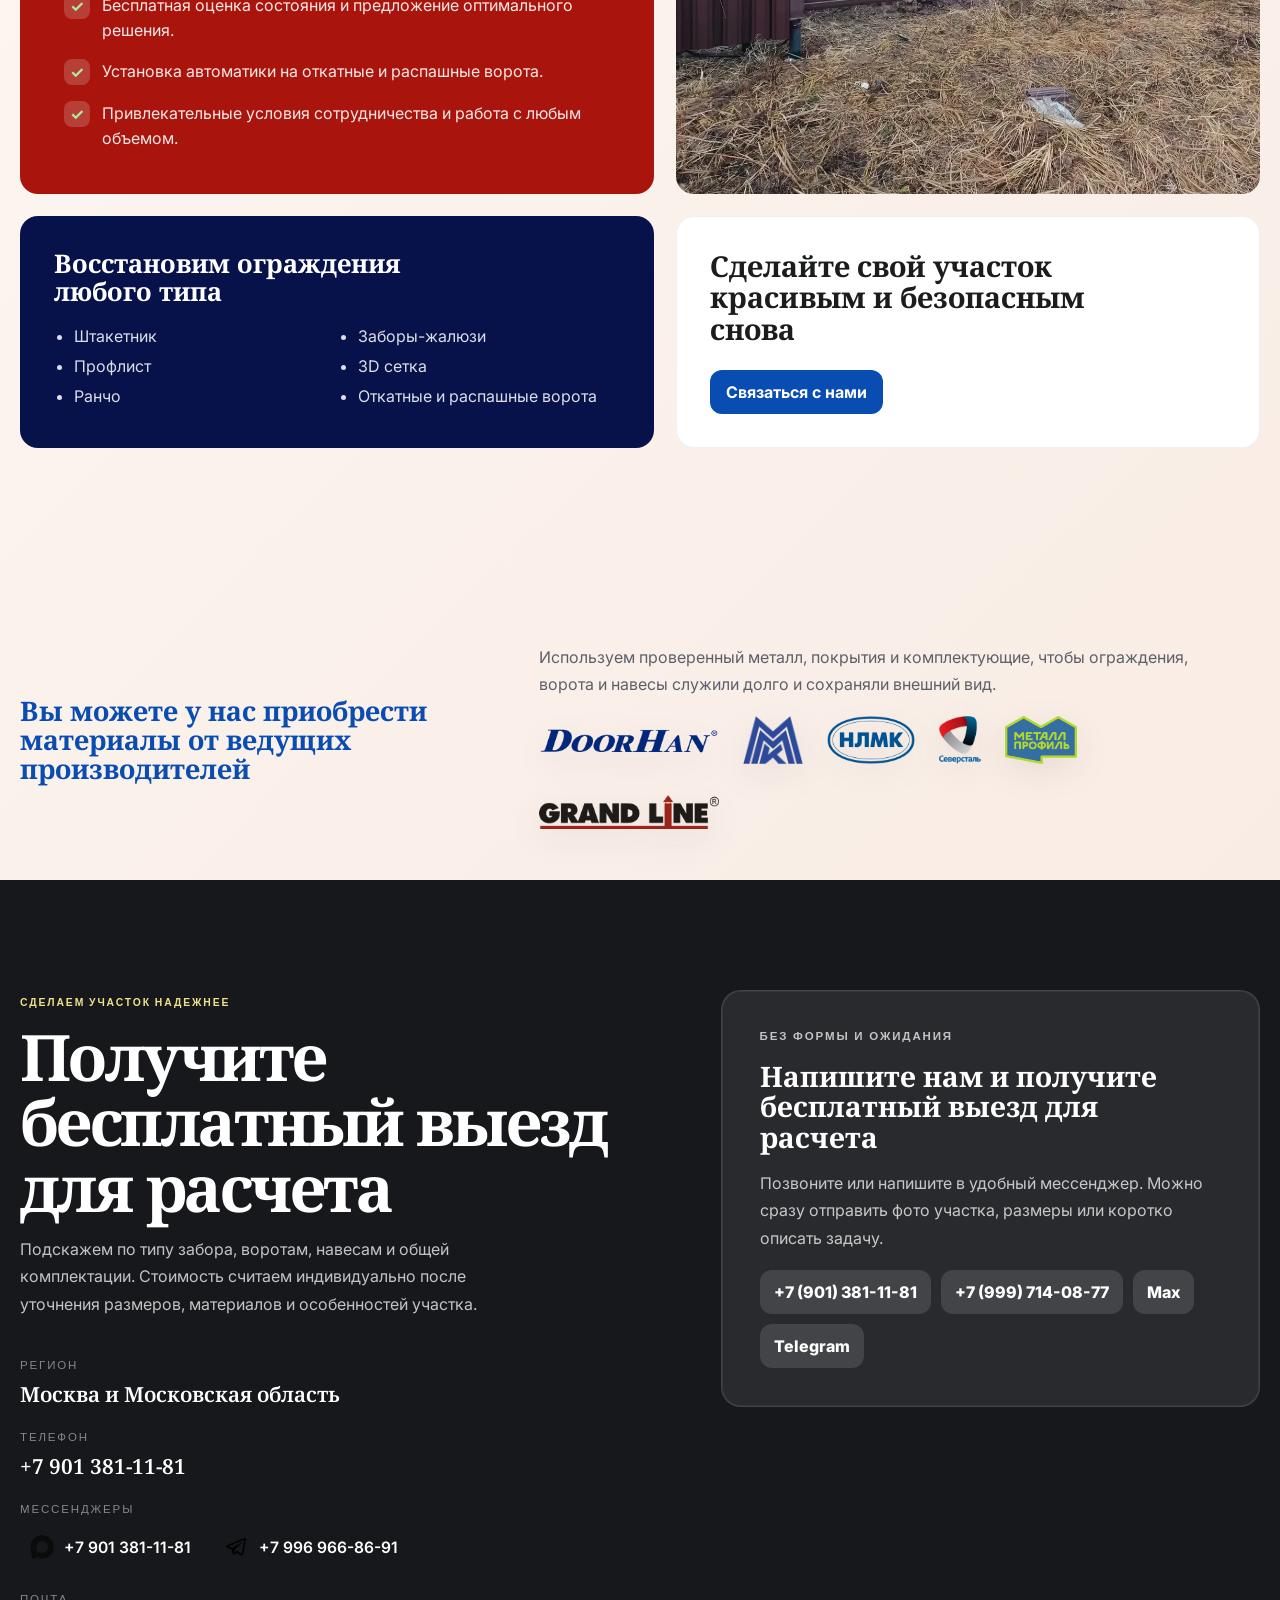
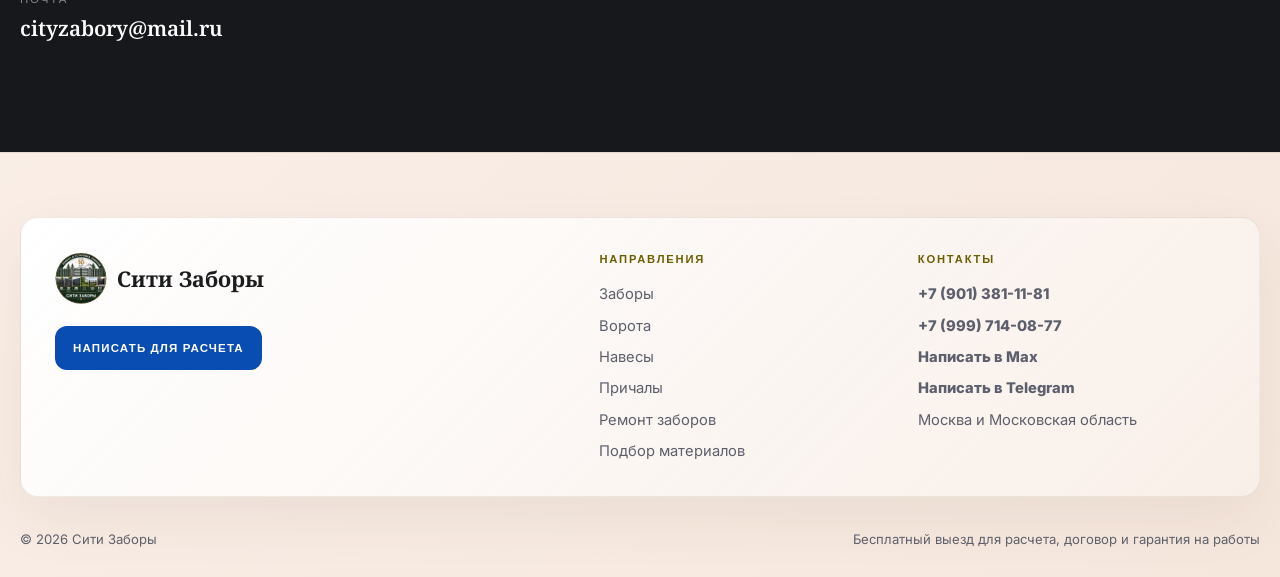
==== commit b954c9d4: "Add files via upload" ====
--- a/index.html
+++ b/index.html
@@ -14,7 +14,7 @@
       href="https://fonts.googleapis.com/css2?family=Inter:wght@400;500;600;700&family=Marck+Script&family=Noto+Serif:wght@400;600;700&family=Public+Sans:wght@500;600;700&display=swap"
       rel="stylesheet"
     />
-    <link rel="stylesheet" href="./styles.css?v=20260709-contact-icons" />
+    <link rel="stylesheet" href="./styles.css?v=20260709-no-method-cards" />
   </head>
   <body>
     <header class="site-header">
--- a/styles.css
+++ b/styles.css
@@ -7101,62 +7101,6 @@
   text-transform: uppercase;
 }
 
-.contacts-methods {
-  padding: 34px 0 92px;
-}
-
-.contacts-method-grid {
-  display: grid;
-  grid-template-columns: repeat(4, minmax(0, 1fr));
-  gap: 16px;
-}
-
-.contacts-method-card {
-  display: grid;
-  gap: 12px;
-  min-height: 220px;
-  padding: 24px;
-  border-radius: 20px;
-  background: rgba(255, 255, 255, 0.74);
-  border: 1px solid rgba(139, 112, 76, 0.14);
-  box-shadow: 0 20px 54px rgba(67, 51, 28, 0.08);
-}
-
-.contacts-method-main {
-  background: var(--primary);
-  color: var(--white);
-}
-
-.contacts-method-card span {
-  color: var(--primary);
-  font-family: "Public Sans", sans-serif;
-  font-size: 0.68rem;
-  font-weight: 800;
-  letter-spacing: 0.14em;
-  text-transform: uppercase;
-}
-
-.contacts-method-main span {
-  color: rgba(255, 255, 255, 0.72);
-}
-
-.contacts-method-card strong {
-  align-self: end;
-  font-family: "Noto Serif", serif;
-  font-size: clamp(1.42rem, 1.8vw, 2rem);
-  line-height: 1.08;
-}
-
-.contacts-method-card em {
-  color: var(--muted);
-  font-style: normal;
-  line-height: 1.5;
-}
-
-.contacts-method-main em {
-  color: rgba(255, 255, 255, 0.78);
-}
-
 .contacts-service-area {
   padding: 0 0 108px;
 }
@@ -7311,7 +7255,6 @@
     grid-template-columns: 1fr;
   }
 
-  .contacts-method-grid,
   .pier-process-grid {
     grid-template-columns: repeat(2, minmax(0, 1fr));
   }
@@ -7326,7 +7269,6 @@
     max-width: 100%;
   }
 
-  .contacts-method-grid,
   .pier-process-grid {
     grid-template-columns: 1fr;
   }
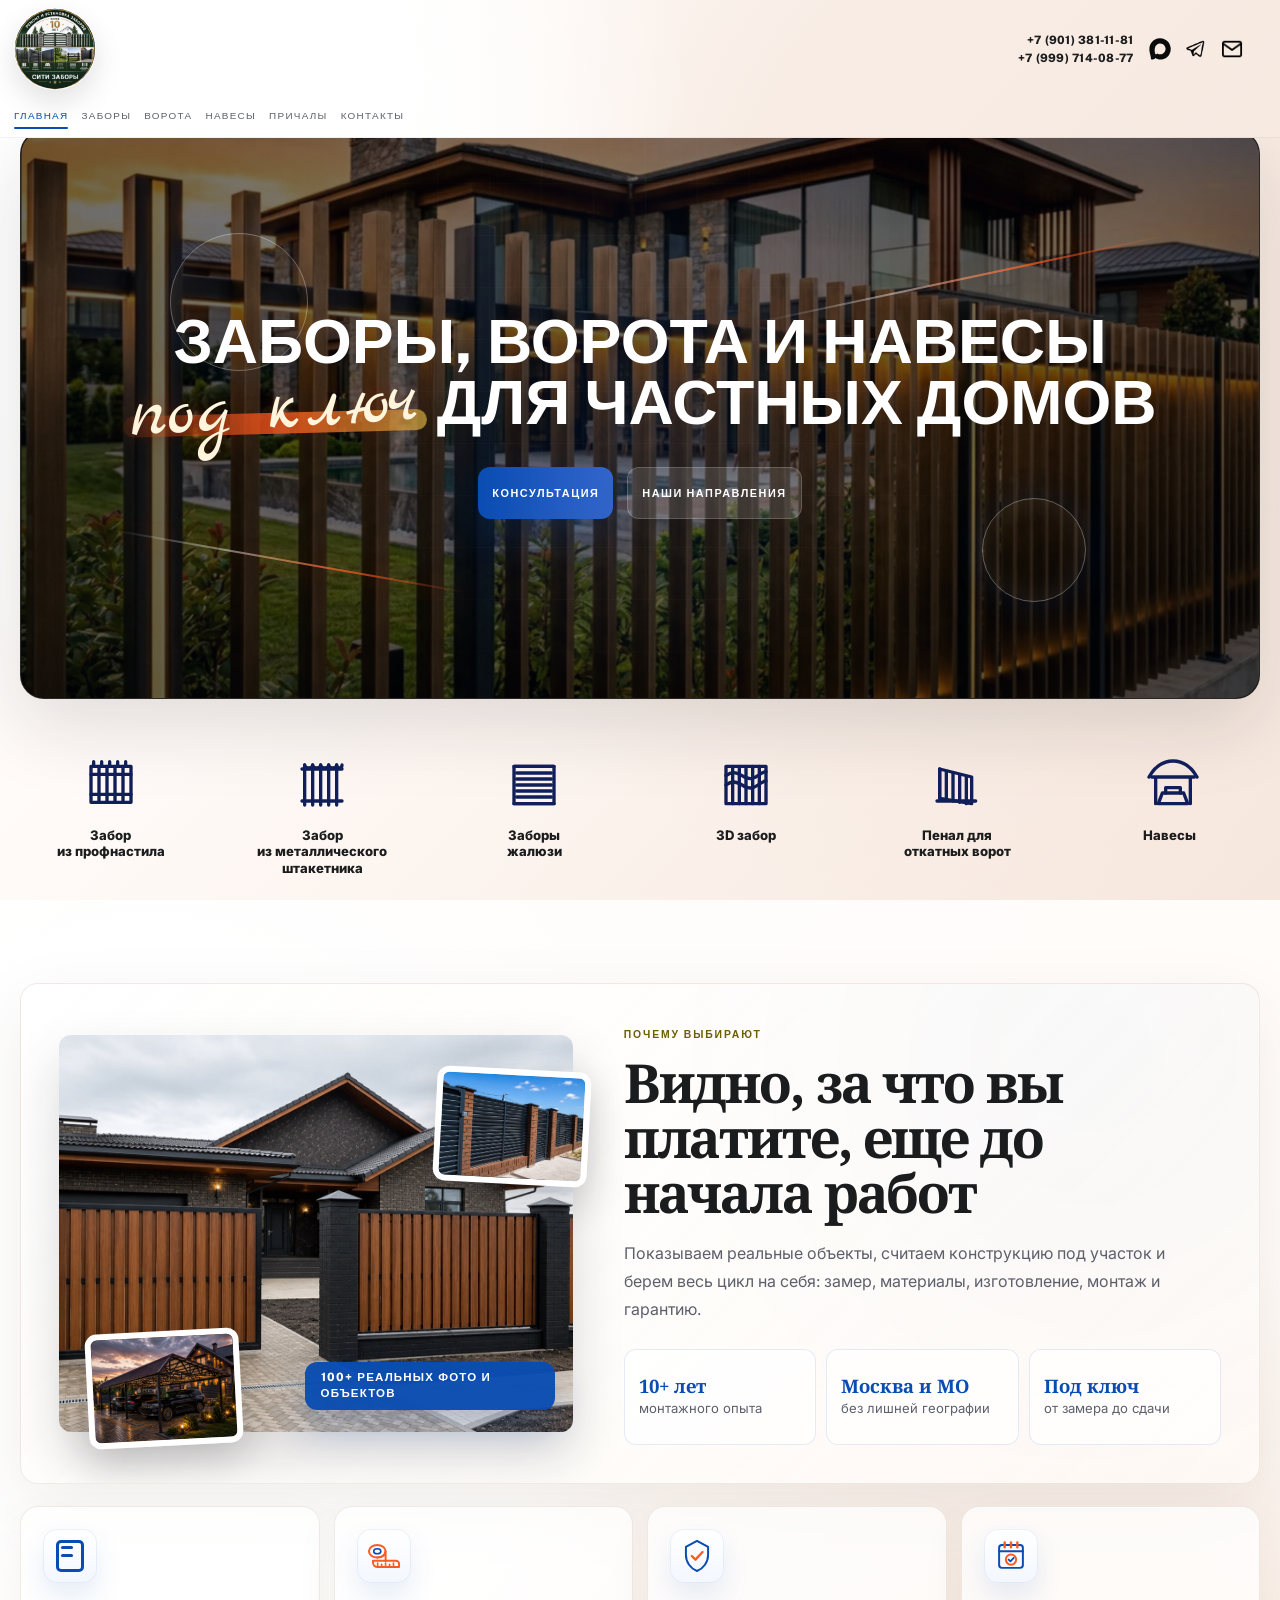
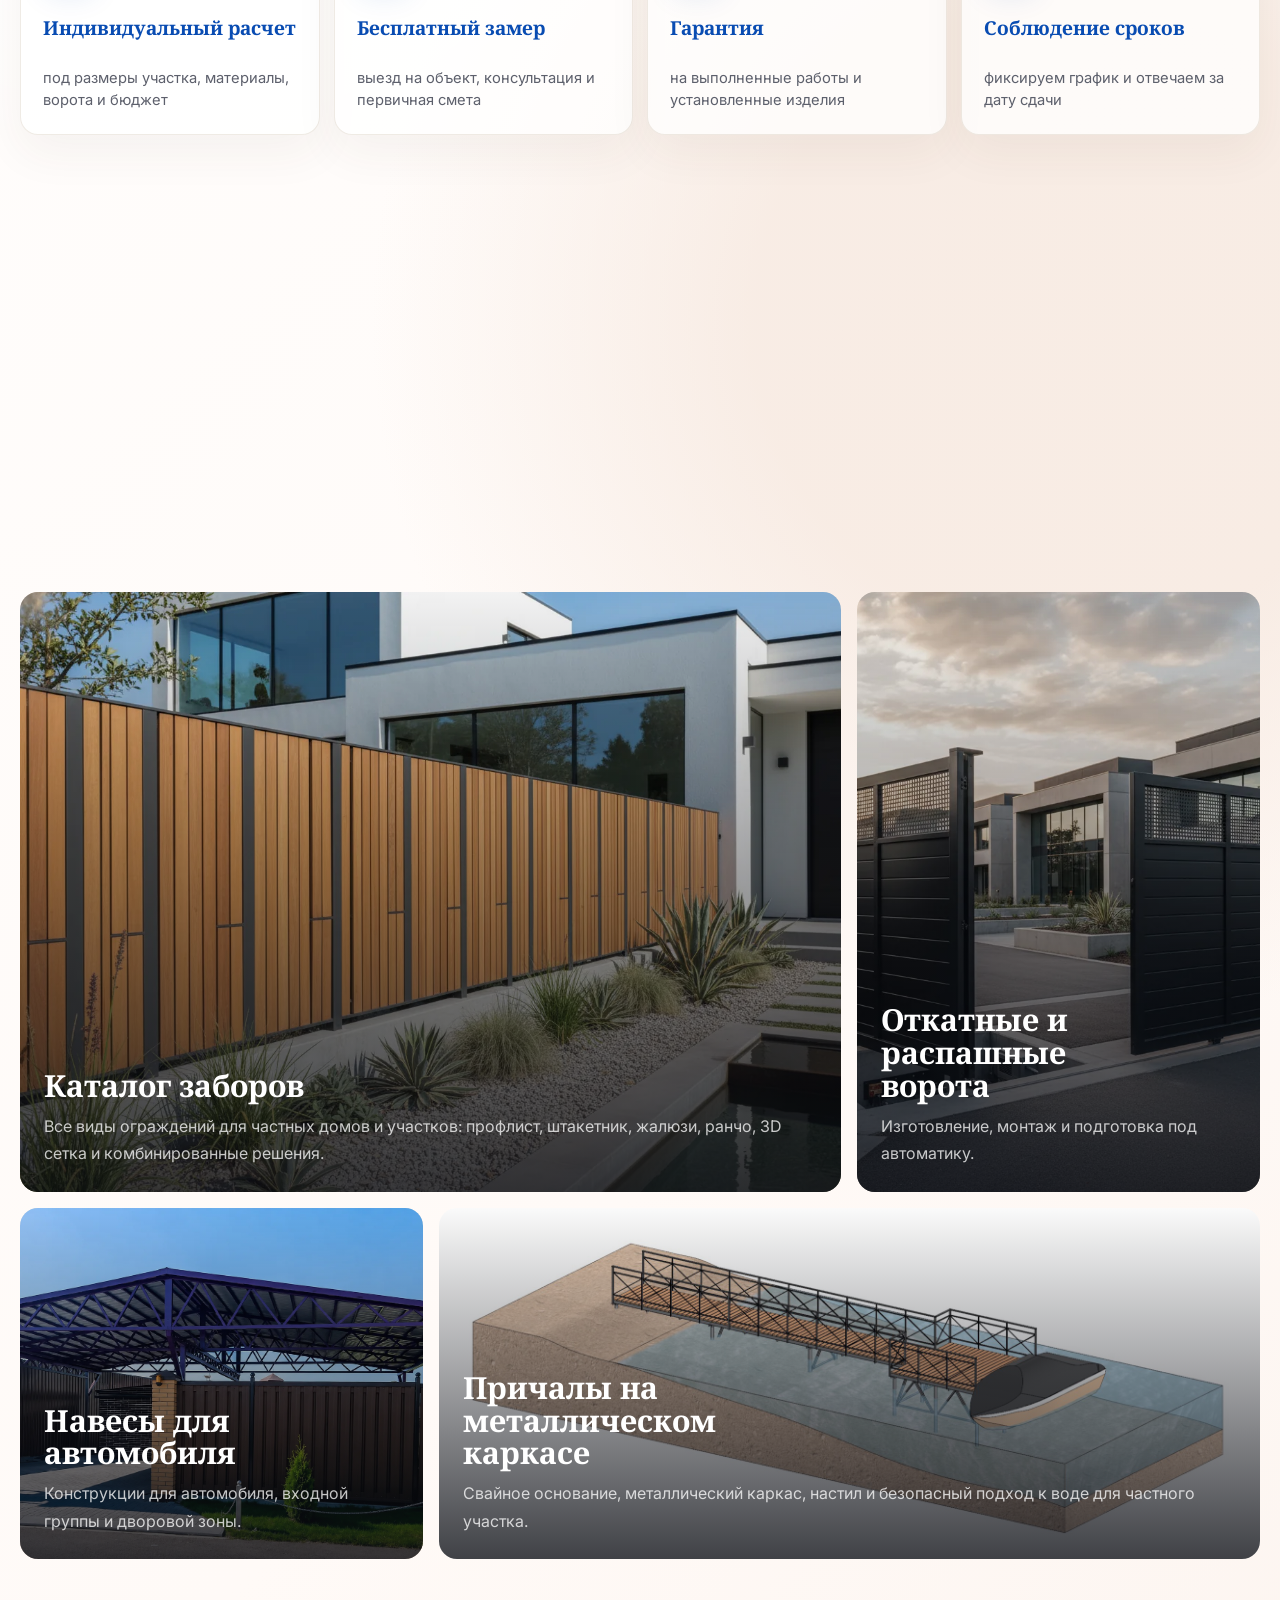
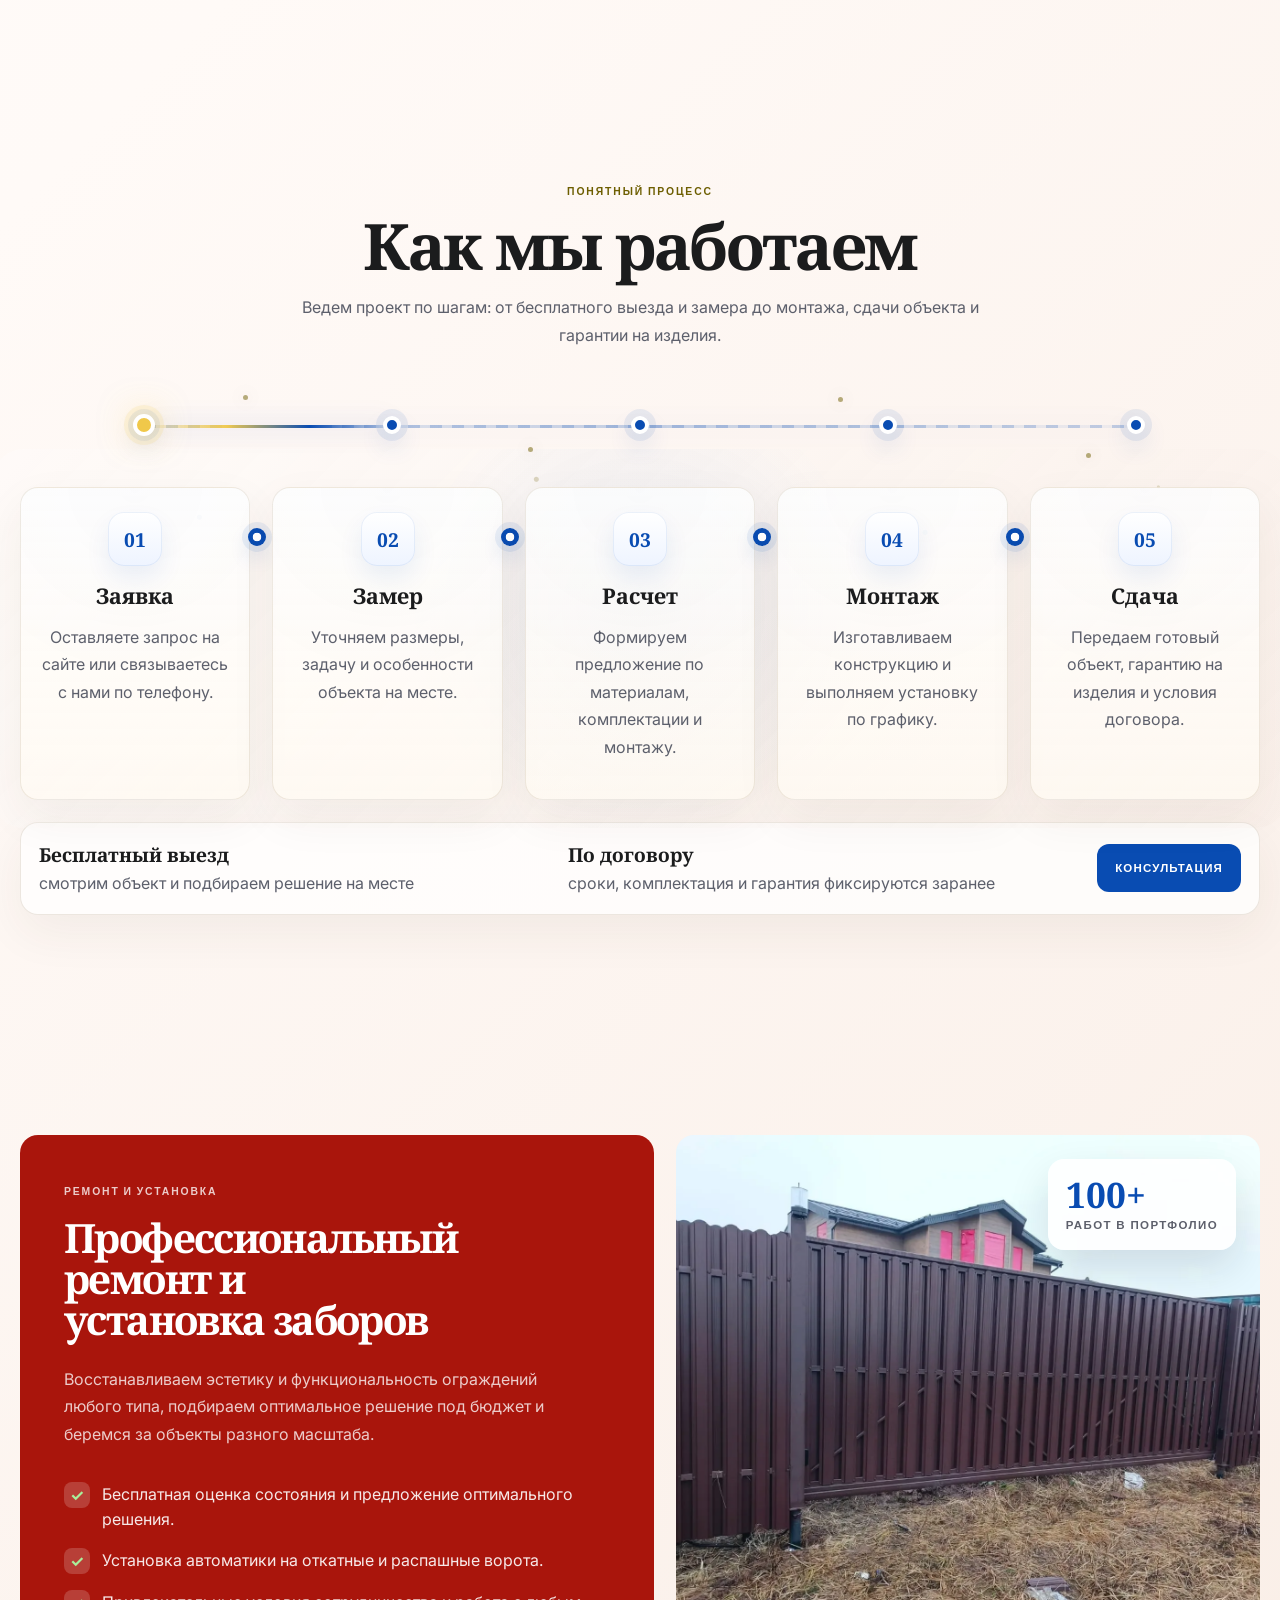
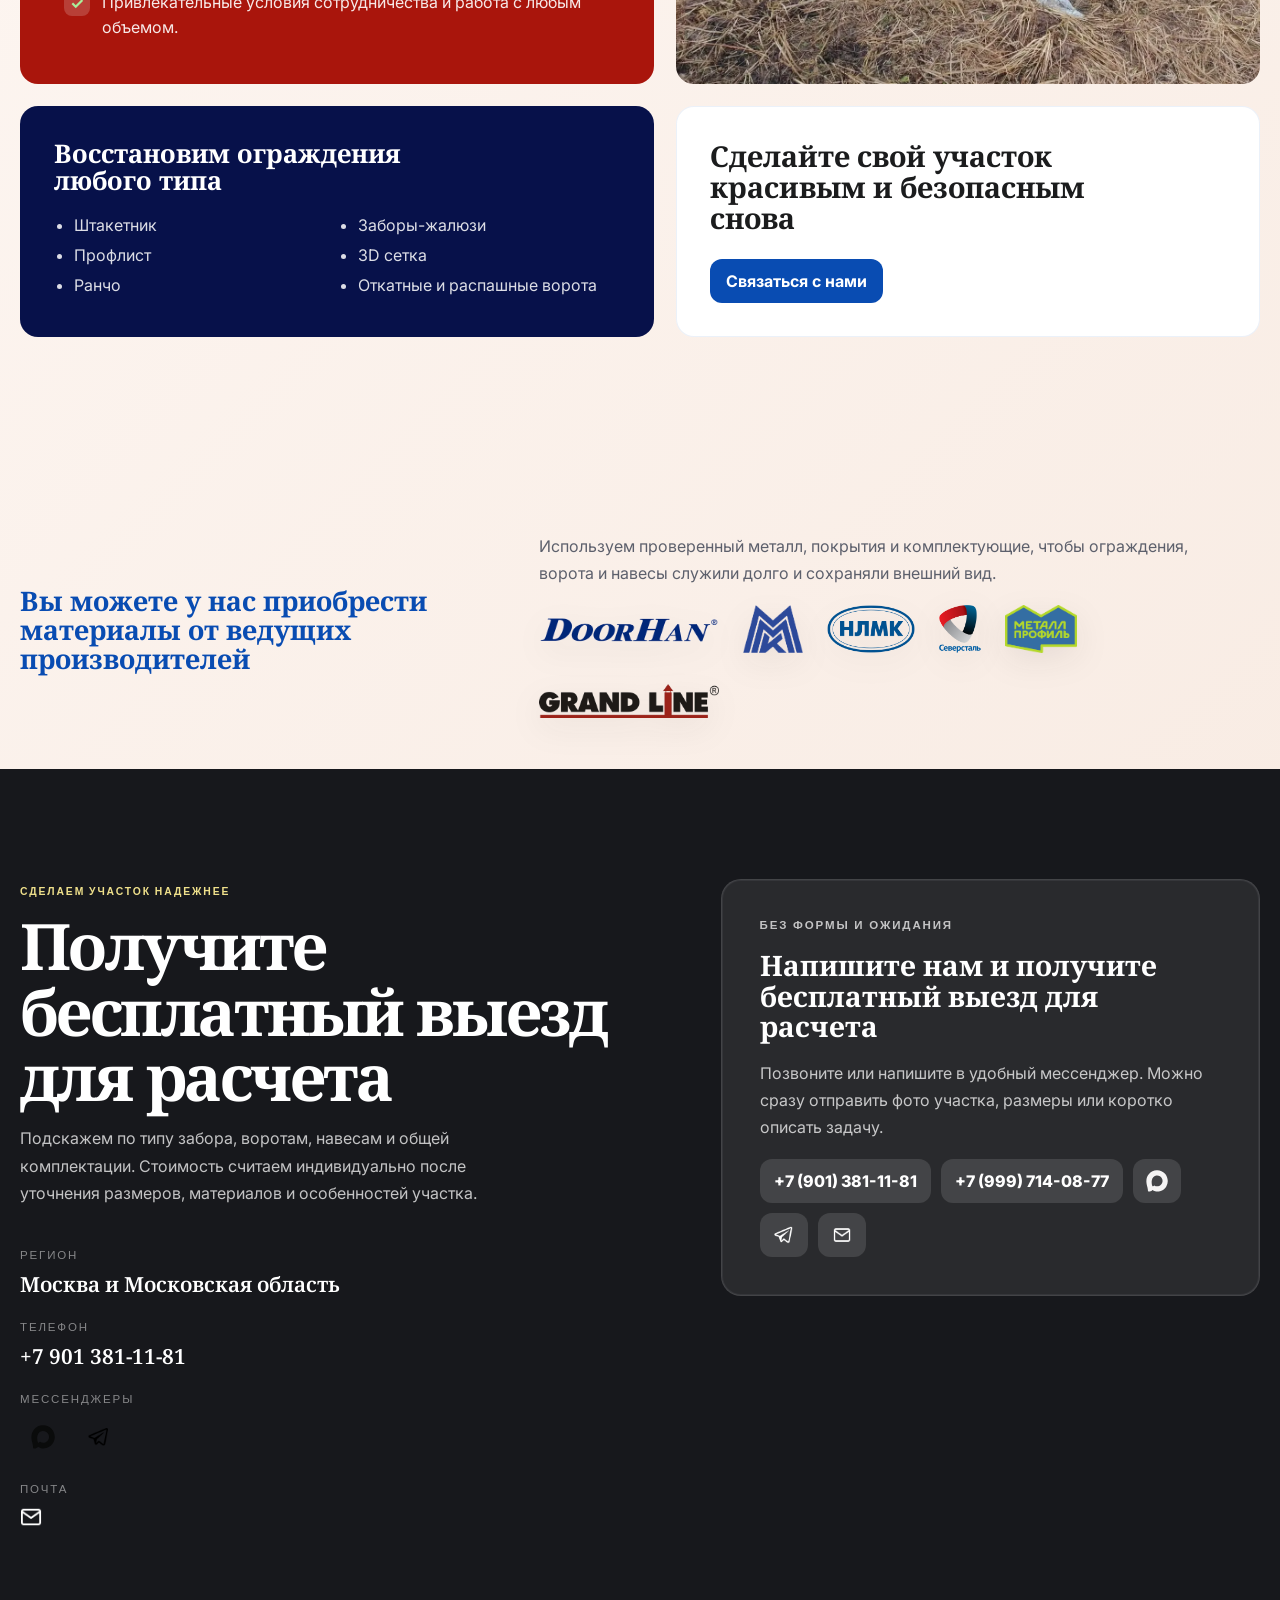
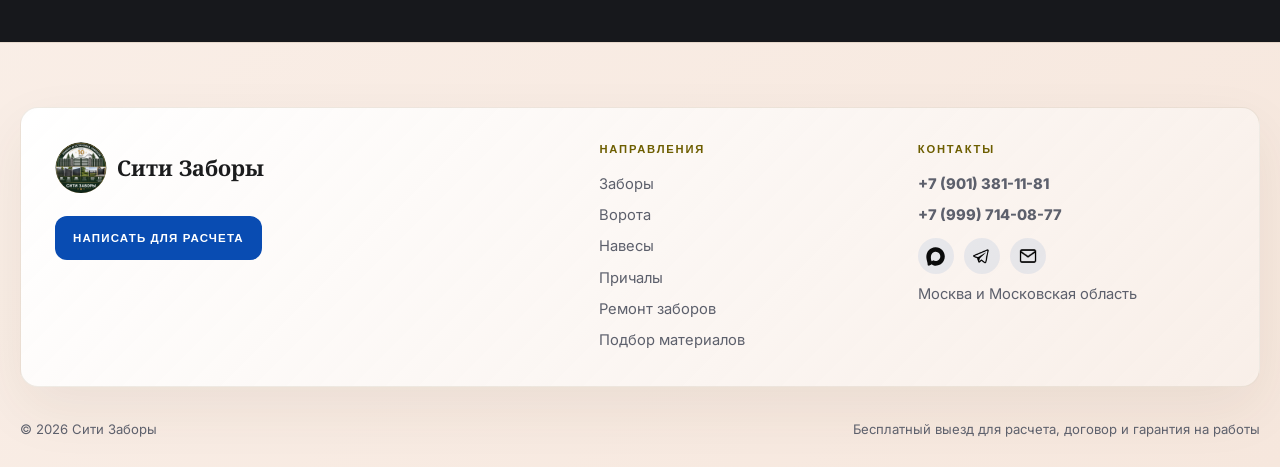
==== commit 516dfcf2: "Add files via upload" ====
--- a/index.html
+++ b/index.html
@@ -14,7 +14,7 @@
       href="https://fonts.googleapis.com/css2?family=Inter:wght@400;500;600;700&family=Marck+Script&family=Noto+Serif:wght@400;600;700&family=Public+Sans:wght@500;600;700&display=swap"
       rel="stylesheet"
     />
-    <link rel="stylesheet" href="./styles.css?v=20260709-no-method-cards" />
+    <link rel="stylesheet" href="./styles.css?v=20260713-piers-icons" />
   </head>
   <body>
     <header class="site-header">
@@ -25,16 +25,15 @@
           </span>
           <span class="brand-text">
             <span class="brand-title">Сити Заборы</span>
-            <span class="brand-subtitle">заборы, ворота, навесы</span>
           </span>
         </a>
 
         <nav class="site-nav" aria-label="Основная навигация">
           <a class="is-active" href="./index.html">Главная</a>
           <a href="./fences.html">Заборы</a>
+          <a href="./gates.html">Ворота</a>
           <a href="./canopies.html">Навесы</a>
-          <a href="./piers.html">Пирсы</a>
-          <a href="./portfolio.html">Портфолио</a>
+          <a href="./piers.html">Причалы</a>
           <a href="./contacts.html">Контакты</a>
         </nav>
 
@@ -49,6 +48,9 @@
             </a>
             <a class="messenger-link messenger-link-telegram" href="tel:+79969668691" aria-label="Телеграм">
               <img src="./assets/telegram-logo-black.png" alt="" />
+            </a>
+            <a class="messenger-link messenger-link-mail" href="mailto:cityzabory@mail.ru" aria-label="Почта">
+              <img src="./assets/mail-icon.png" alt="" />
             </a>
           </div>
           <a class="header-action" href="./contacts.html">Консультация</a>
@@ -66,7 +68,7 @@
                 <img class="hero-slide" src="./assets/hero-slide-1.webp" alt="Навес и забор на частном участке" />
                 <img class="hero-slide" src="./assets/hero-slide-2.webp" alt="Забор жалюзи с кирпичными столбами" />
                 <img class="hero-slide" src="./assets/hero-slide-3.webp" alt="Современный забор у частного дома" />
-                <img class="hero-slide" src="./assets/hero-canopy-evening.webp" alt="Навес для автомобилей на участке вечером" />
+                <img class="hero-slide" src="./assets/hero-canopy-evening.jpg" alt="Навес для автомобилей на участке вечером" />
               </div>
             </div>
             <div class="hero-overlay"></div>
@@ -158,9 +160,9 @@
         <div class="container metrics-wrap">
           <div class="metrics-showcase">
             <div class="metrics-media">
-              <img src="./assets/portfolio-modern-fence.webp" alt="Готовый современный забор на частном участке" />
-              <img class="metrics-thumb metrics-thumb-one" src="./assets/portfolio-louver-fence.webp" alt="Фрагмент забора жалюзи" />
-              <img class="metrics-thumb metrics-thumb-two" src="./assets/portfolio-canopy-evening.webp" alt="Навес и ограждение на участке вечером" />
+              <img src="./assets/portfolio-modern-fence.jpg" alt="Готовый современный забор на частном участке" />
+              <img class="metrics-thumb metrics-thumb-one" src="./assets/portfolio-louver-fence.jpg" alt="Фрагмент забора жалюзи" />
+              <img class="metrics-thumb metrics-thumb-two" src="./assets/portfolio-canopy-evening.jpg" alt="Навес и ограждение на участке вечером" />
               <span class="metrics-badge">100+ реальных фото и объектов</span>
             </div>
 
@@ -252,14 +254,14 @@
               </div>
             </a>
 
-            <a class="service-card service-card-wide" href="./portfolio.html">
-              <img src="./assets/portfolio-louver-fence.webp" alt="Реальный объект с ограждением" />
-              <span class="service-card-action">Смотреть работы</span>
+            <a class="service-card service-card-wide service-card-diagram" href="./piers.html">
+              <img src="./assets/pier-diagram.jpg" alt="Схема причала на металлическом каркасе" />
+              <span class="service-card-action">Перейти</span>
               <div class="service-card-copy">
-                <h3>Портфолио по реальным объектам</h3>
+                <h3>Причалы на металлическом каркасе</h3>
                 <p>
-                  Не стоки и не рендеры. В основе сайта реальные фотографии ваших работ,
-                  которые потом можно расширять через админку.
+                  Свайное основание, металлический каркас, настил и безопасный
+                  подход к воде для частного участка.
                 </p>
               </div>
             </a>
@@ -461,17 +463,17 @@
                 <div class="contact-messenger-links">
                   <a href="tel:+79013811181" aria-label="Max: +7 901 381-11-81">
                     <img src="./assets/max-logo-black.svg" alt="" />
-                    <strong>+7 901 381-11-81</strong>
                   </a>
                   <a href="tel:+79969668691" aria-label="Телеграм: +7 996 966-86-91">
                     <img src="./assets/telegram-logo-black.png" alt="" />
-                    <strong>+7 996 966-86-91</strong>
                   </a>
                 </div>
               </div>
               <div>
                 <span>Почта</span>
-                <strong>cityzabory@mail.ru</strong>
+                <a class="contact-icon-link contact-mail-link" href="mailto:cityzabory@mail.ru">
+                  <img src="./assets/mail-icon.png" alt="" />
+                </a>
               </div>
             </div>
           </div>
@@ -483,8 +485,15 @@
             <div class="direct-contact-actions">
               <a href="tel:+79013811181">+7 (901) 381-11-81</a>
               <a href="tel:+79997140877">+7 (999) 714-08-77</a>
-              <a href="https://web.max.ru/" target="_blank" rel="noopener">Max</a>
-              <a href="tg://resolve?phone=79969668691">Telegram</a>
+              <a class="direct-contact-icon" href="https://web.max.ru/" target="_blank" rel="noopener" aria-label="Max">
+                <img src="./assets/max-logo-black.svg" alt="" />
+              </a>
+              <a class="direct-contact-icon" href="tg://resolve?phone=79969668691" aria-label="Telegram">
+                <img src="./assets/telegram-logo-black.png" alt="" />
+              </a>
+              <a class="direct-contact-icon direct-contact-mail" href="mailto:cityzabory@mail.ru" aria-label="Почта">
+                <img src="./assets/mail-icon.png" alt="" />
+              </a>
             </div>
           </div>
         </div>
@@ -516,8 +525,17 @@
             <span>Контакты</span>
             <a href="tel:+79013811181">+7 (901) 381-11-81</a>
             <a href="tel:+79997140877">+7 (999) 714-08-77</a>
-            <a href="https://web.max.ru/" target="_blank" rel="noopener">Написать в Max</a>
-            <a href="tg://resolve?phone=79969668691">Написать в Telegram</a>
+            <div class="footer-social-icons" aria-label="Социальные сети и почта">
+              <a href="https://web.max.ru/" target="_blank" rel="noopener" aria-label="Max">
+                <img src="./assets/max-logo-black.svg" alt="" />
+              </a>
+              <a href="tg://resolve?phone=79969668691" aria-label="Telegram">
+                <img src="./assets/telegram-logo-black.png" alt="" />
+              </a>
+              <a class="footer-mail-link" href="mailto:cityzabory@mail.ru" aria-label="Почта">
+              <img src="./assets/mail-icon.png" alt="" />
+              </a>
+            </div>
             <p>Москва и Московская область</p>
           </div>
         </div>
@@ -558,6 +576,6 @@
         }, 5000);
       })();
     </script>
-    <script src="./assets/site-effects.js?v=20260618-no-quiz"></script>
+    <script src="./assets/site-effects.js?v=20260713-filters"></script>
   </body>
 </html>
--- a/styles.css
+++ b/styles.css
@@ -305,6 +305,11 @@
   mix-blend-mode: normal;
 }
 
+.messenger-link-mail img {
+  width: 20px;
+  height: 20px;
+}
+
 .header-action,
 .button {
   position: relative;
@@ -1180,6 +1185,19 @@
   height: 100%;
   object-fit: cover;
   transition: transform 0.7s ease, filter 0.7s ease;
+}
+
+.service-card-diagram {
+  background: var(--white);
+}
+
+.service-card-diagram img {
+  padding: clamp(18px, 2vw, 34px);
+  object-fit: contain;
+}
+
+.service-card-diagram::after {
+  background: linear-gradient(180deg, rgba(255, 255, 255, 0) 42%, rgba(10, 12, 18, 0.72) 100%);
 }
 
 .service-card::after,
@@ -2211,9 +2229,11 @@
 .contact-messenger-links a {
   display: inline-flex;
   align-items: center;
+  justify-content: center;
   gap: 10px;
   min-height: 46px;
-  padding: 8px 14px 8px 10px;
+  width: 46px;
+  padding: 0;
   border-radius: 999px;
   background: rgba(255, 255, 255, 0.08);
   box-shadow: inset 0 0 0 1px rgba(255, 255, 255, 0.12);
@@ -2235,6 +2255,42 @@
 .contact-messenger-links strong {
   font-family: "Inter", sans-serif;
   font-size: 0.98rem;
+}
+
+.contact-icon-link {
+  display: inline-flex;
+  align-items: center;
+  gap: 10px;
+}
+
+.contact-icon-link img {
+  width: 22px;
+  height: 22px;
+  object-fit: contain;
+}
+
+.contact-social-icon {
+  display: inline-grid !important;
+  place-items: center;
+  width: 46px;
+  min-width: 46px;
+  min-height: 46px;
+  padding: 0 !important;
+}
+
+.contact-social-icon img {
+  width: 22px;
+  height: 22px;
+  object-fit: contain;
+}
+
+.contact-mail-link {
+  margin-top: 2px;
+  color: var(--white);
+}
+
+.contact-mail-link img {
+  filter: invert(1);
 }
 
 .contact-form {
@@ -4040,6 +4096,35 @@
   word-break: normal;
 }
 
+.piers-page .fences-hero-grid {
+  grid-template-columns: minmax(360px, 0.62fr) minmax(0, 1.38fr);
+  gap: clamp(56px, 5vw, 92px);
+}
+
+.piers-page .fences-hero-copy {
+  max-width: 620px;
+}
+
+.piers-page .fences-hero-copy h1 {
+  max-width: 10ch;
+  font-size: clamp(3.3rem, 4.45vw, 5.9rem);
+}
+
+.piers-page .fences-hero-copy p {
+  max-width: 48ch;
+}
+
+@media (max-width: 1100px) {
+  .piers-page .fences-hero-grid {
+    grid-template-columns: 1fr;
+  }
+
+  .piers-page .fences-hero-copy,
+  .piers-page .fences-hero-copy h1 {
+    max-width: 100%;
+  }
+}
+
 .canopies-catalog-page .fences-hero-copy {
   max-width: 520px;
 }
@@ -4203,6 +4288,46 @@
   display: grid;
   grid-template-columns: repeat(3, minmax(0, 1fr));
   gap: 20px;
+}
+
+.product-filter {
+  display: flex;
+  flex-wrap: wrap;
+  gap: 10px;
+  margin: -16px 0 28px;
+}
+
+.product-filter button {
+  min-height: 42px;
+  padding: 0 16px;
+  border: 1px solid var(--cream-line);
+  border-radius: 999px;
+  background: rgba(255, 255, 255, 0.78);
+  color: var(--text);
+  font-family: "Public Sans", sans-serif;
+  font-size: 0.72rem;
+  font-weight: 800;
+  letter-spacing: 0.1em;
+  text-transform: uppercase;
+  cursor: pointer;
+  transition: transform 0.2s ease, background-color 0.2s ease, color 0.2s ease, border-color 0.2s ease;
+}
+
+.product-filter button:hover,
+.product-filter button.is-active {
+  border-color: rgba(9, 76, 178, 0.24);
+  background: var(--primary);
+  color: var(--white);
+  transform: translateY(-1px);
+}
+
+.product-filter-empty {
+  margin: 18px 0 0;
+  padding: 18px 20px;
+  border-radius: 14px;
+  background: rgba(255, 255, 255, 0.76);
+  color: var(--muted);
+  font-weight: 700;
 }
 
 .fences-type-card {
@@ -4896,6 +5021,20 @@
   font-weight: 700;
 }
 
+.fences-contact-cards .contact-icon-link {
+  display: inline-flex;
+  align-items: center;
+}
+
+.fences-button.contact-icon-link {
+  display: inline-flex;
+}
+
+.fences-button.contact-icon-link img {
+  width: 18px;
+  height: 18px;
+}
+
 .fences-form {
   display: grid;
   gap: 14px;
@@ -6798,6 +6937,7 @@
   display: inline-flex;
   align-items: center;
   justify-content: center;
+  gap: 8px;
   min-height: 44px;
   padding: 0 14px;
   border-radius: 12px;
@@ -6806,9 +6946,35 @@
   font-weight: 800;
 }
 
+.direct-contact-actions .direct-contact-icon {
+  width: 48px;
+  min-width: 48px;
+  padding: 0;
+}
+
+.direct-contact-icon img {
+  width: 22px;
+  height: 22px;
+  object-fit: contain;
+}
+
 .direct-contact-card-dark .direct-contact-actions a {
   background: rgba(255, 255, 255, 0.12);
   color: var(--white);
+}
+
+.direct-contact-card-dark .direct-contact-icon img {
+  filter: invert(1);
+}
+
+.direct-contact-mail img {
+  width: 18px;
+  height: 18px;
+  object-fit: contain;
+}
+
+.direct-contact-card-dark .direct-contact-mail img {
+  filter: invert(1);
 }
 
 .footer-main-modern {
@@ -6824,6 +6990,52 @@
 
 .footer-contact-column a {
   font-weight: 800;
+}
+
+.footer-social-icons {
+  display: flex;
+  align-items: center;
+  gap: 10px;
+  margin-top: 2px;
+}
+
+.footer-social-icons a {
+  display: grid;
+  place-items: center;
+  width: 36px;
+  height: 36px;
+  border-radius: 999px;
+  background: rgba(9, 76, 178, 0.08);
+  transition: transform 0.2s ease, background-color 0.2s ease;
+}
+
+.footer-social-icons a:hover {
+  background: rgba(9, 76, 178, 0.14);
+  transform: translateY(-1px);
+}
+
+.footer-social-icons img {
+  width: 19px;
+  height: 19px;
+  object-fit: contain;
+}
+
+.footer-social-icons .footer-mail-link {
+  display: grid;
+  place-items: center;
+  gap: 0;
+}
+
+.footer-mail-link {
+  display: inline-flex;
+  align-items: center;
+  gap: 8px;
+}
+
+.footer-mail-link img {
+  width: 18px;
+  height: 18px;
+  object-fit: contain;
 }
 
 .contacts-hero .fences-hero-grid {
@@ -7334,90 +7546,15 @@
   min-height: 560px;
   overflow: hidden;
   border-radius: 28px;
-  background:
-    linear-gradient(180deg, #bde9ff 0 30%, #80c7e0 31% 44%, #22687e 45% 100%);
+  background: var(--white);
   box-shadow: 0 28px 78px rgba(17, 18, 22, 0.14);
 }
 
-.pier-process-graphic::before {
-  content: "";
-  position: absolute;
-  inset: 0;
-  background:
-    radial-gradient(circle at 74% 16%, rgba(255, 255, 255, 0.92) 0 46px, transparent 48px),
-    linear-gradient(180deg, transparent 0 45%, rgba(255, 255, 255, 0.16) 46% 100%);
-}
-
-.pier-graphic-shore {
-  position: absolute;
-  left: -8%;
-  right: -8%;
-  top: 34%;
-  height: 24%;
-  background:
-    radial-gradient(circle at 18% 22%, #4f7e3f 0 18px, transparent 19px),
-    radial-gradient(circle at 36% 12%, #2f6d3c 0 24px, transparent 25px),
-    radial-gradient(circle at 58% 20%, #6c8c42 0 18px, transparent 19px),
-    linear-gradient(180deg, #8f7344, #6e552f);
-  transform: rotate(-2deg);
-}
-
-.pier-graphic-water {
-  position: absolute;
-  left: -10%;
-  right: -10%;
-  bottom: 0;
-  height: 46%;
-  background:
-    repeating-linear-gradient(168deg, rgba(255, 255, 255, 0.28) 0 2px, transparent 2px 24px),
-    linear-gradient(180deg, rgba(46, 126, 154, 0.94), rgba(14, 65, 89, 0.98));
-}
-
-.pier-graphic-deck {
-  position: absolute;
-  left: 28%;
-  right: 28%;
-  top: 36%;
-  height: 46%;
-  border-radius: 8px;
-  background:
-    repeating-linear-gradient(90deg, #d2aa68 0 14px, #9f753a 14px 17px),
-    #c99a56;
-  transform: perspective(420px) rotateX(55deg);
-  transform-origin: top;
-  box-shadow: 0 30px 46px rgba(12, 24, 32, 0.28);
-}
-
-.pier-graphic-post {
-  position: absolute;
-  top: 43%;
-  width: 12px;
-  height: 40%;
-  border-radius: 999px;
-  background: #4f3826;
-  box-shadow: 0 0 0 3px rgba(255, 255, 255, 0.14);
-}
-
-.pier-graphic-post-one {
-  left: 33%;
-}
-
-.pier-graphic-post-two {
-  right: 33%;
-}
-
-.pier-graphic-boat {
-  position: absolute;
-  right: 9%;
-  bottom: 22%;
-  width: 148px;
-  height: 44px;
-  border-radius: 10px 48px 48px 18px;
-  background: #11151c;
-  box-shadow:
-    inset 24px 0 0 rgba(255, 255, 255, 0.9),
-    0 18px 28px rgba(0, 0, 0, 0.24);
-  transform: rotate(-6deg);
+.pier-process-graphic img {
+  width: 100%;
+  height: 100%;
+  min-height: 560px;
+  object-fit: cover;
 }
 
 .pier-process-steps {
@@ -7462,6 +7599,10 @@
   .pier-process-graphic {
     min-height: 420px;
   }
+
+  .pier-process-graphic img {
+    min-height: 420px;
+  }
 }
 
 @media (max-width: 560px) {
@@ -7517,19 +7658,8 @@
   background:
     linear-gradient(90deg, rgba(13, 14, 18, 0.92) 0%, rgba(13, 14, 18, 0.72) 42%, rgba(13, 14, 18, 0.36) 100%),
     linear-gradient(180deg, rgba(13, 14, 18, 0.24), rgba(13, 14, 18, 0.82)),
-    url("./assets/portfolio-modern-fence.webp") center / cover no-repeat;
+    url("./assets/portfolio-modern-fence.jpg") center / cover no-repeat;
   transform: scale(1.02);
-}
-
-.contacts-premium::after {
-  content: "";
-  position: absolute;
-  inset: 0;
-  background:
-    linear-gradient(90deg, transparent 0 49%, rgba(255, 255, 255, 0.08) 49.08% 49.18%, transparent 49.26%),
-    linear-gradient(180deg, transparent 0 50%, rgba(255, 255, 255, 0.06) 50.08% 50.18%, transparent 50.26%);
-  opacity: 0.42;
-  pointer-events: none;
 }
 
 .contacts-premium-grid {
@@ -7619,6 +7749,41 @@
   background: rgba(255, 255, 255, 0.16);
 }
 
+.contacts-card-list .contacts-card-icon-link {
+  display: grid;
+  place-items: center;
+  min-height: 62px;
+}
+
+.contacts-card-icon-link img {
+  width: 24px;
+  height: 24px;
+  object-fit: contain;
+  filter: invert(1);
+}
+
+.contacts-card-list .contacts-mail-link {
+  grid-template-columns: 24px minmax(0, 1fr);
+  align-items: center;
+  column-gap: 12px;
+}
+
+.contacts-mail-link img {
+  grid-row: 1 / 3;
+  width: 22px;
+  height: 22px;
+  object-fit: contain;
+  filter: invert(1);
+}
+
+.contacts-card-list .contacts-card-icon-link.contacts-mail-link {
+  grid-template-columns: 1fr;
+}
+
+.contacts-card-list .contacts-card-icon-link.contacts-mail-link img {
+  grid-row: auto;
+}
+
 .contacts-card-list span {
   color: rgba(255, 255, 255, 0.52);
   font-size: 0.72rem;
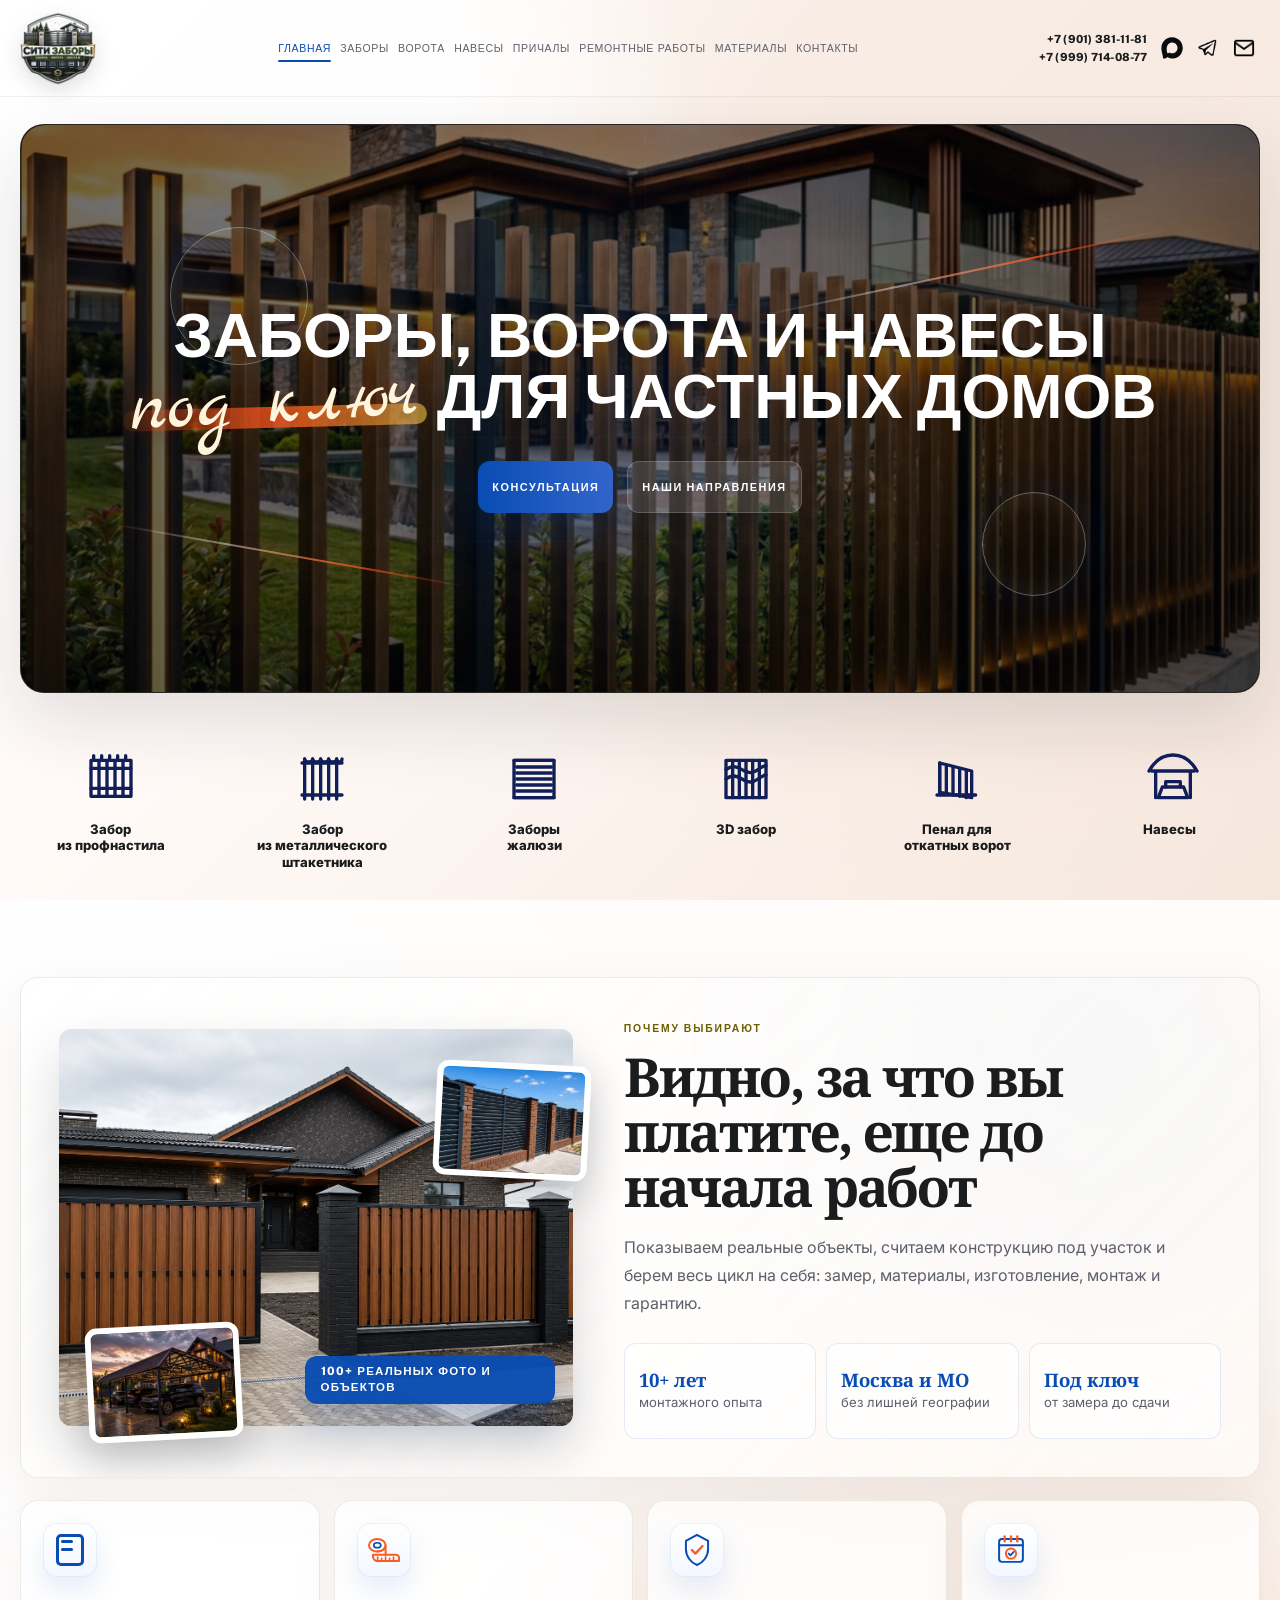
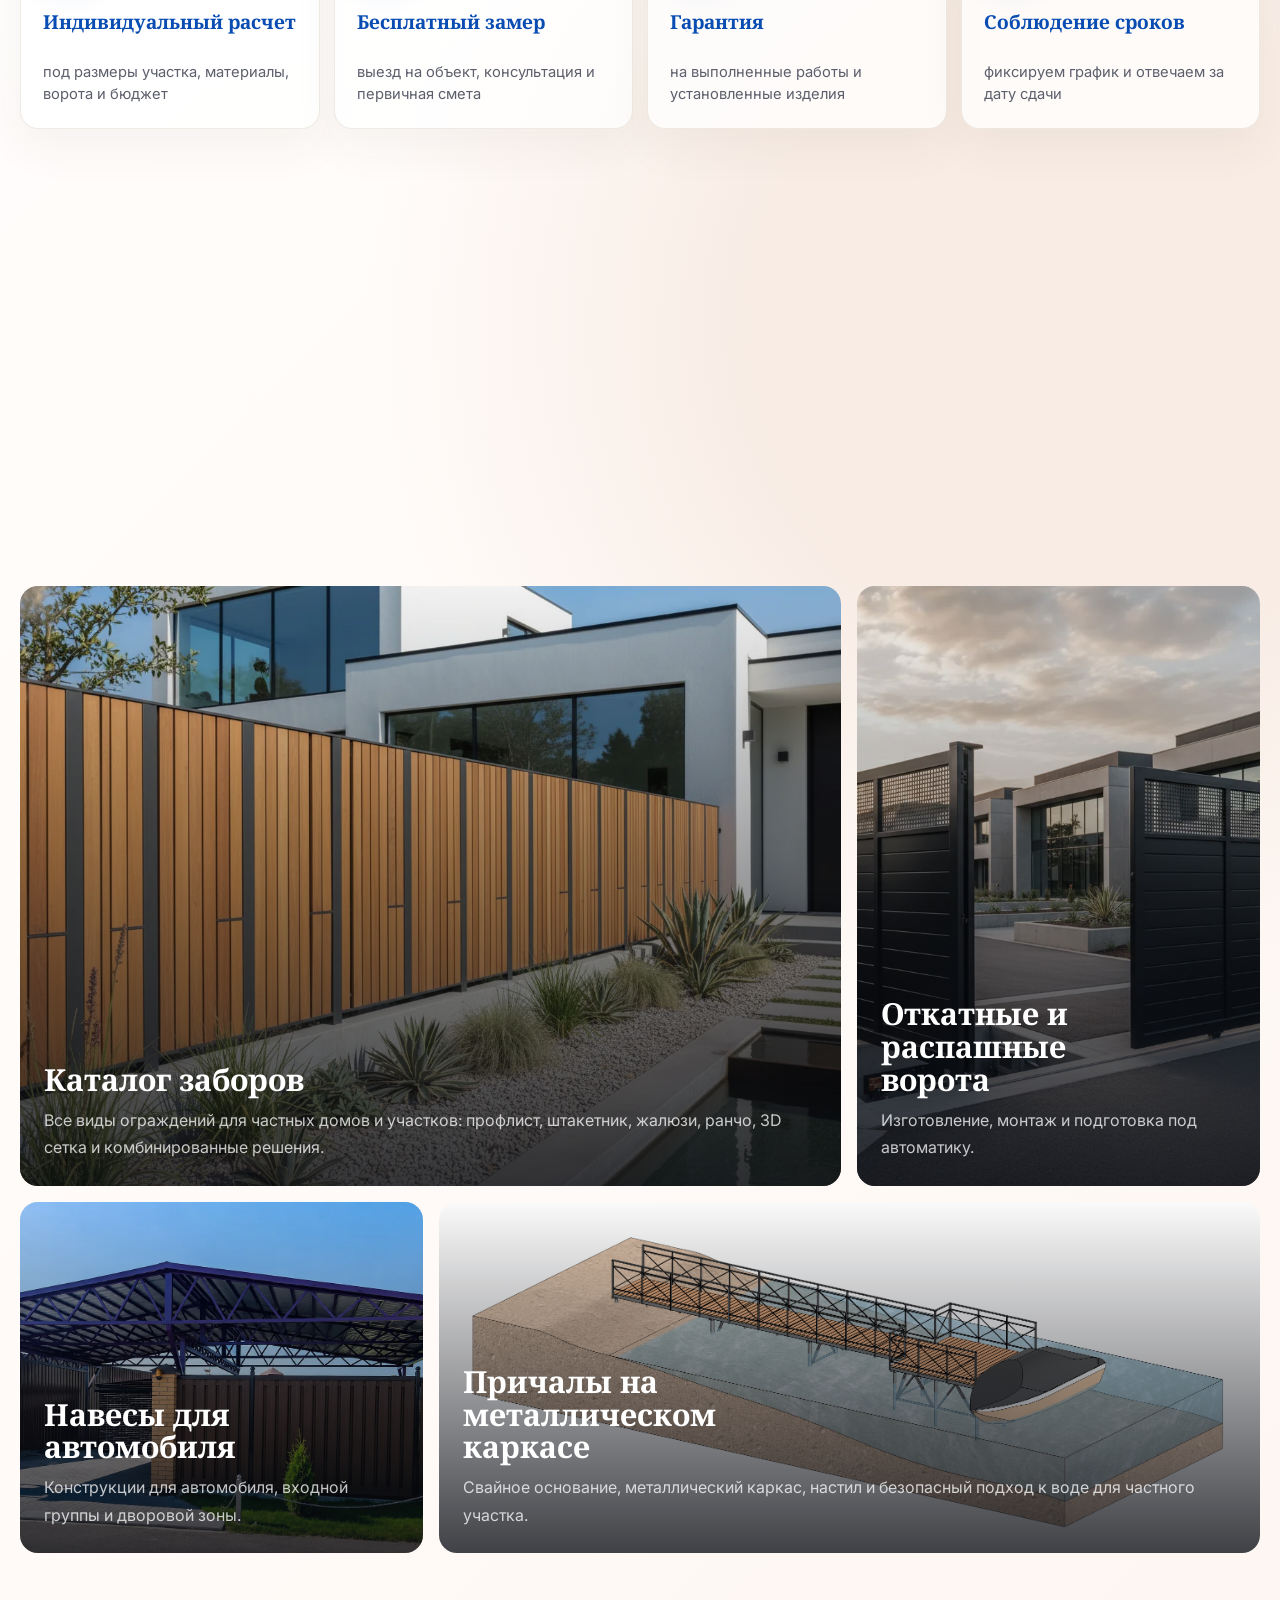
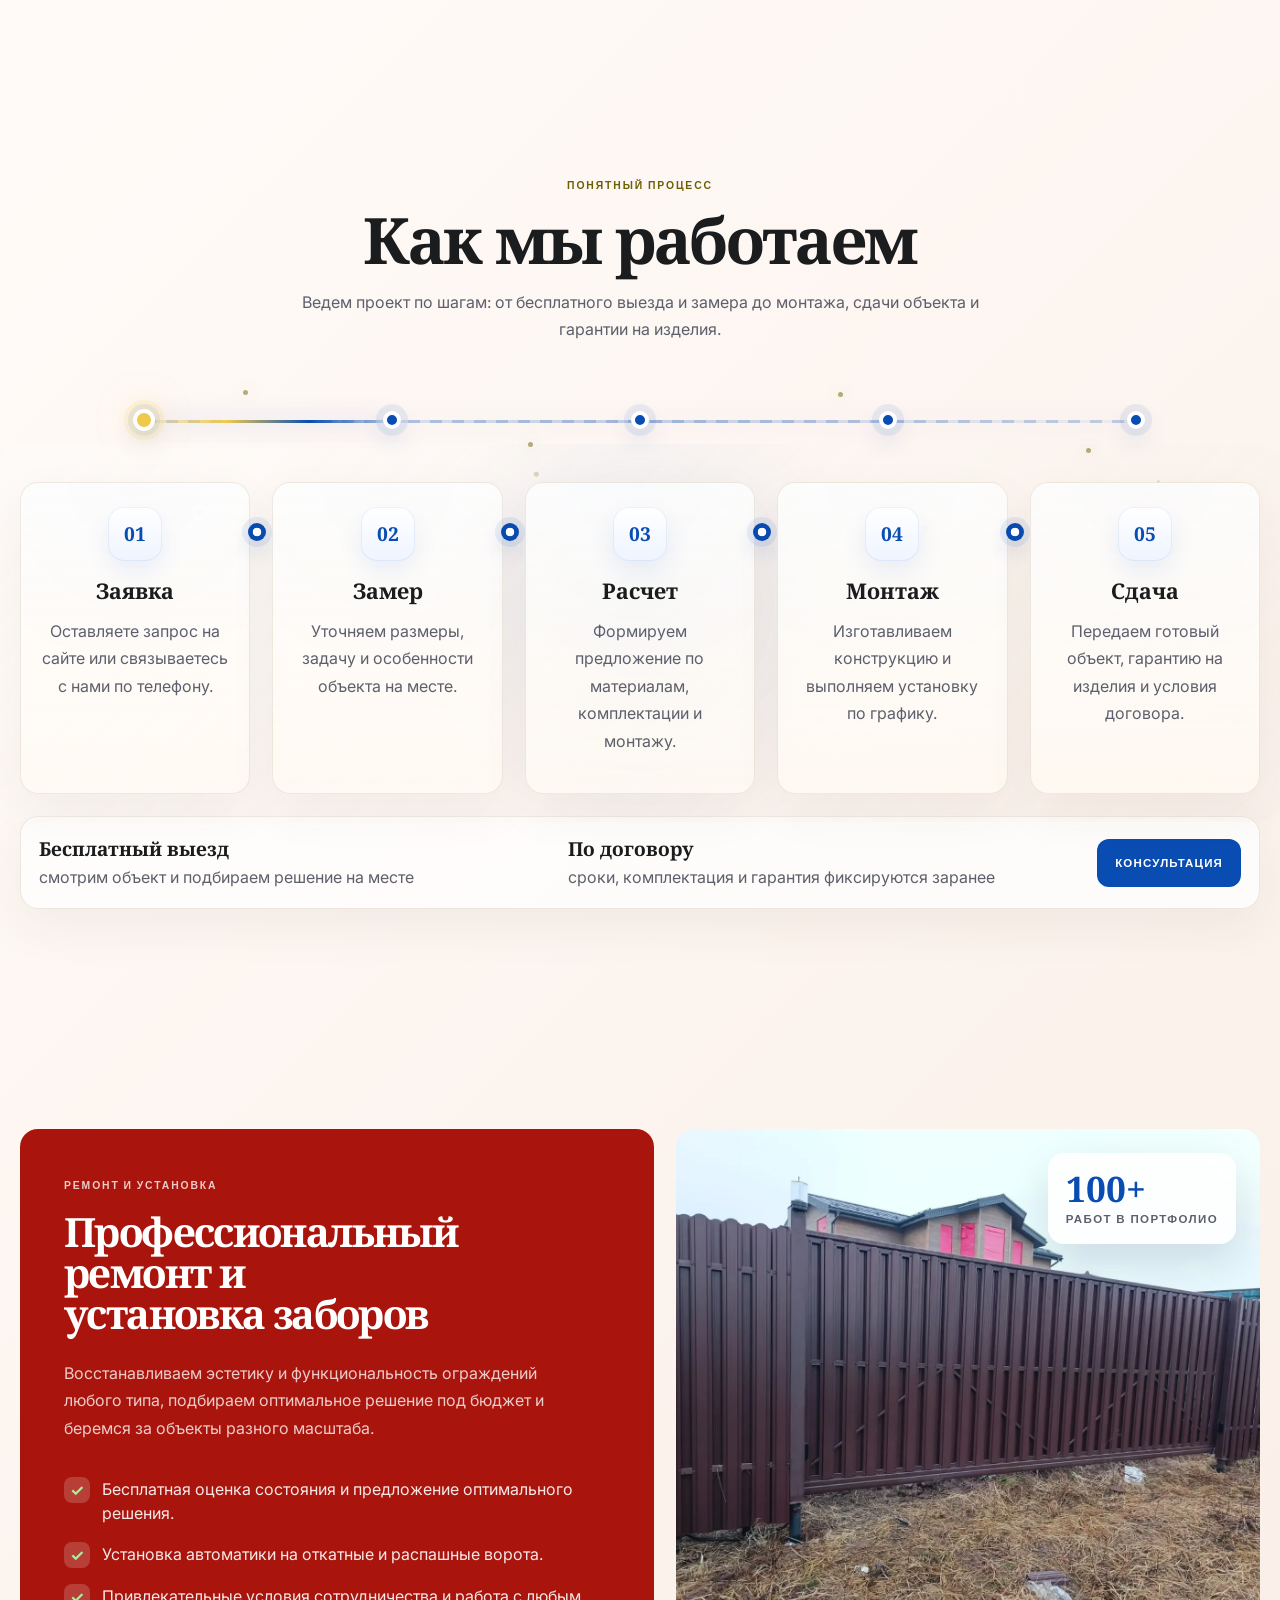
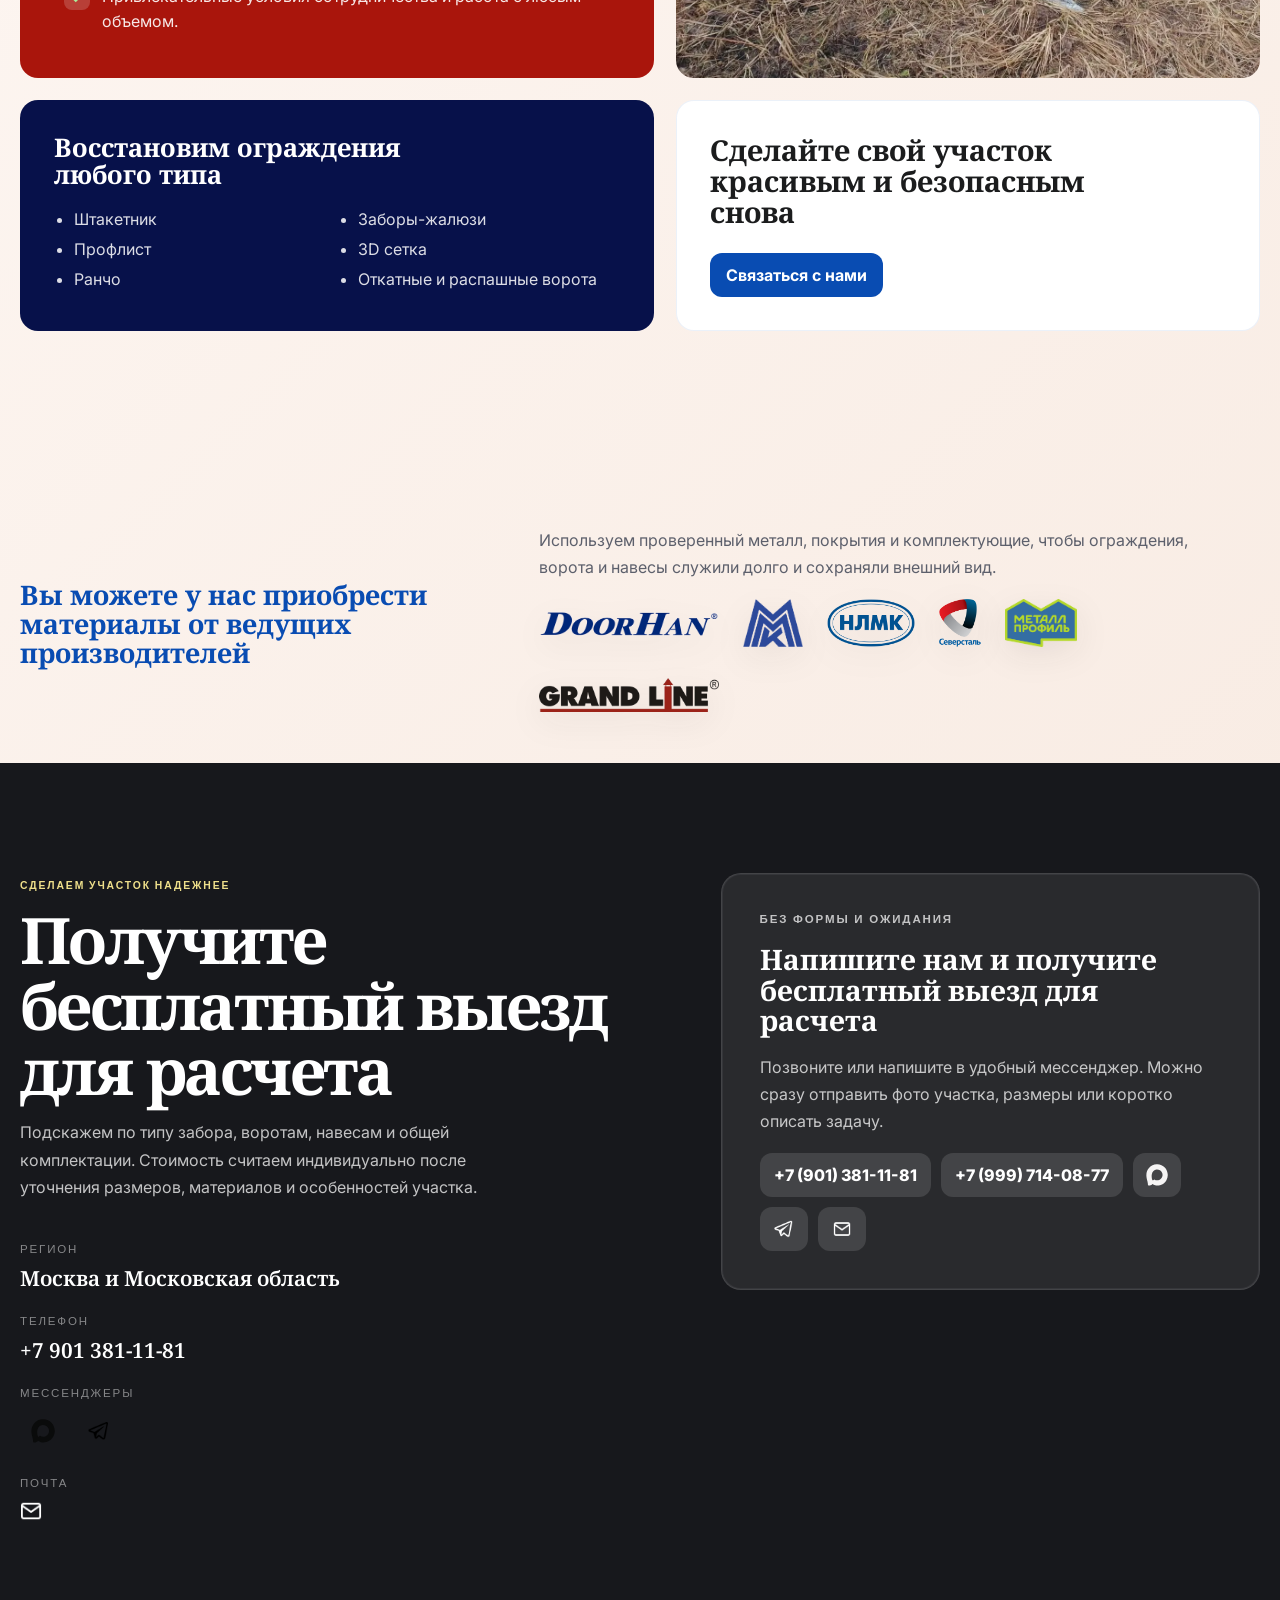
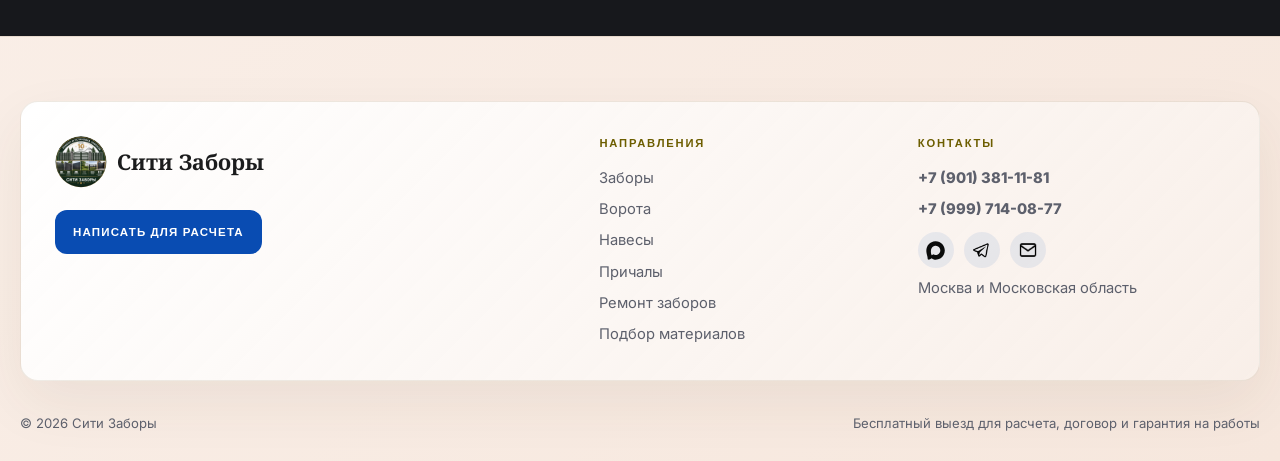
==== commit 5e303df3: "Add files via upload" ====
--- a/index.html
+++ b/index.html
@@ -14,17 +14,14 @@
       href="https://fonts.googleapis.com/css2?family=Inter:wght@400;500;600;700&family=Marck+Script&family=Noto+Serif:wght@400;600;700&family=Public+Sans:wght@500;600;700&display=swap"
       rel="stylesheet"
     />
-    <link rel="stylesheet" href="./styles.css?v=20260713-piers-icons" />
+    <link rel="stylesheet" href="./styles.css?v=20260714-layout-images-v2" />
   </head>
   <body>
     <header class="site-header">
       <div class="container header-inner">
         <a class="brand" href="./index.html">
           <span class="brand-logo-wrap">
-            <img class="brand-logo" src="./assets/site-logo-new.png" alt="Логотип компании Сити Заборы" />
-          </span>
-          <span class="brand-text">
-            <span class="brand-title">Сити Заборы</span>
+            <img class="brand-logo" src="./assets/site-logo-premium-transparent.png" alt="Логотип компании Сити Заборы" />
           </span>
         </a>
 
@@ -34,6 +31,8 @@
           <a href="./gates.html">Ворота</a>
           <a href="./canopies.html">Навесы</a>
           <a href="./piers.html">Причалы</a>
+          <a href="./repair.html">Ремонтные работы</a>
+          <a href="./materials.html">Материалы</a>
           <a href="./contacts.html">Контакты</a>
         </nav>
 
@@ -255,7 +254,7 @@
             </a>
 
             <a class="service-card service-card-wide service-card-diagram" href="./piers.html">
-              <img src="./assets/pier-diagram.jpg" alt="Схема причала на металлическом каркасе" />
+              <img src="./assets/pier-diagram.png" alt="Схема причала на металлическом каркасе" />
               <span class="service-card-action">Перейти</span>
               <div class="service-card-copy">
                 <h3>Причалы на металлическом каркасе</h3>
@@ -517,8 +516,8 @@
             <a href="./gates.html">Ворота</a>
             <a href="./canopies.html">Навесы</a>
             <a href="./piers.html">Причалы</a>
-            <a href="./fences.html">Ремонт заборов</a>
-            <a href="./contacts.html">Подбор материалов</a>
+            <a href="./repair.html">Ремонт заборов</a>
+            <a href="./materials.html">Подбор материалов</a>
           </nav>
 
           <div class="footer-column footer-contact-column">
@@ -576,6 +575,6 @@
         }, 5000);
       })();
     </script>
-    <script src="./assets/site-effects.js?v=20260713-filters"></script>
+    <script src="./assets/site-effects.js?v=20260714-catalog-filter-v2"></script>
   </body>
 </html>
--- a/styles.css
+++ b/styles.css
@@ -130,17 +130,15 @@
   place-items: center;
   width: 60px;
   height: 60px;
-  overflow: hidden;
+  overflow: visible;
   flex: 0 0 auto;
-  border-radius: 50%;
 }
 
 .brand-logo {
   width: 100%;
   height: 100%;
-  border-radius: 50%;
-  clip-path: circle(49% at 50% 50%);
   object-fit: contain;
+  filter: drop-shadow(0 7px 10px rgba(17, 18, 22, 0.14));
   transition: transform 0.25s ease, filter 0.25s ease;
 }
 
@@ -176,11 +174,11 @@
   display: flex;
   align-items: center;
   justify-content: center;
-  gap: clamp(18px, 1.25vw, 24px);
+  gap: clamp(12px, 0.9vw, 20px);
   min-width: 0;
   font-family: "Public Sans", sans-serif;
-  font-size: clamp(0.66rem, 0.62vw, 0.74rem);
-  letter-spacing: 0.13em;
+  font-size: clamp(0.62rem, 0.54vw, 0.7rem);
+  letter-spacing: 0.08em;
   text-transform: uppercase;
   color: var(--muted);
   white-space: nowrap;
@@ -4102,12 +4100,15 @@
 }
 
 .piers-page .fences-hero-copy {
+  min-width: 0;
   max-width: 620px;
 }
 
 .piers-page .fences-hero-copy h1 {
   max-width: 10ch;
-  font-size: clamp(3.3rem, 4.45vw, 5.9rem);
+  font-size: clamp(3rem, 4.05vw, 5.2rem);
+  overflow-wrap: anywhere;
+  hyphens: auto;
 }
 
 .piers-page .fences-hero-copy p {
@@ -4328,6 +4329,10 @@
   background: rgba(255, 255, 255, 0.76);
   color: var(--muted);
   font-weight: 700;
+}
+
+.fences-type-card.is-filtered-out {
+  display: none !important;
 }
 
 .fences-type-card {
@@ -5933,7 +5938,7 @@
   }
 }
 
-@media (max-width: 1420px) {
+@media (max-width: 1780px) {
   .header-inner {
     grid-template-columns: auto minmax(0, 1fr);
     row-gap: 10px;
@@ -6836,7 +6841,6 @@
   .brand-logo-wrap {
     width: 96px;
     height: 96px;
-    box-shadow: 0 12px 28px rgba(17, 18, 22, 0.12);
   }
 }
 
@@ -6868,7 +6872,7 @@
 }
 
 .site-nav {
-  gap: clamp(14px, 1.1vw, 22px);
+  gap: clamp(10px, 0.85vw, 18px);
 }
 
 .header-messengers {
@@ -7351,10 +7355,21 @@
 }
 
 .pier-photo-card img {
+  display: block;
+  box-sizing: border-box;
   width: 100%;
   height: 100%;
   min-height: 500px;
   object-fit: cover;
+}
+
+.pier-photo-card-diagram {
+  background: #fff;
+}
+
+.pier-photo-card-diagram img {
+  padding: clamp(18px, 2.6vw, 42px);
+  object-fit: contain;
 }
 
 .pier-photo-card::after {
@@ -7362,6 +7377,10 @@
   position: absolute;
   inset: 0;
   background: linear-gradient(180deg, transparent 42%, rgba(8, 17, 22, 0.72));
+}
+
+.pier-photo-card.pier-photo-card-diagram::after {
+  background: linear-gradient(180deg, rgba(255, 255, 255, 0) 50%, rgba(8, 17, 22, 0.52));
 }
 
 .pier-photo-caption {
@@ -7543,18 +7562,21 @@
 .pier-process-graphic {
   grid-area: graphic;
   position: relative;
-  min-height: 560px;
-  overflow: hidden;
-  border-radius: 28px;
-  background: var(--white);
-  box-shadow: 0 28px 78px rgba(17, 18, 22, 0.14);
+  min-height: 0;
+  overflow: visible;
+  border-radius: 0;
+  background: transparent;
+  box-shadow: none;
 }
 
 .pier-process-graphic img {
+  box-sizing: border-box;
+  display: block;
   width: 100%;
-  height: 100%;
-  min-height: 560px;
-  object-fit: cover;
+  height: auto;
+  min-height: 0;
+  padding: 0;
+  object-fit: contain;
 }
 
 .pier-process-steps {
@@ -7597,11 +7619,11 @@
   }
 
   .pier-process-graphic {
-    min-height: 420px;
+    min-height: 0;
   }
 
   .pier-process-graphic img {
-    min-height: 420px;
+    min-height: 0;
   }
 }
 
@@ -7817,3 +7839,351 @@
     font-size: clamp(2.7rem, 13vw, 4.4rem);
   }
 }
+
+/* Responsive header layout */
+.site-header .container.header-inner {
+  width: min(1760px, calc(100% - 40px));
+}
+
+.header-inner {
+  display: grid;
+  grid-template-columns: 88px minmax(0, 1fr) auto;
+  align-items: center;
+  gap: clamp(14px, 1.25vw, 26px);
+  padding: 6px 0;
+}
+
+.brand {
+  min-width: 0;
+  gap: 0;
+}
+
+.brand-text {
+  display: none !important;
+}
+
+.brand-logo-wrap {
+  width: 84px;
+  height: 84px;
+}
+
+.site-nav {
+  grid-column: auto;
+  order: initial;
+  display: flex;
+  justify-content: center;
+  gap: clamp(11px, 0.85vw, 19px);
+  overflow: visible;
+  padding: 0;
+  font-size: clamp(0.6rem, 0.57vw, 0.7rem);
+  letter-spacing: 0.06em;
+}
+
+.header-tools {
+  justify-self: end;
+  flex-wrap: nowrap;
+  max-width: none;
+  gap: clamp(7px, 0.65vw, 12px);
+}
+
+.header-phones .header-phone {
+  font-size: clamp(0.7rem, 0.68vw, 0.82rem);
+}
+
+@media (min-width: 1181px) {
+  body {
+    padding-top: 96px;
+  }
+
+  .site-header .container.header-inner {
+    min-height: 96px;
+  }
+}
+
+@media (min-width: 1181px) and (max-width: 1530px) {
+  .header-action {
+    display: none;
+  }
+
+  .site-nav {
+    gap: clamp(9px, 0.72vw, 14px);
+    font-size: 0.61rem;
+  }
+
+  .brand-logo-wrap {
+    width: 76px;
+    height: 76px;
+  }
+
+  .header-inner {
+    grid-template-columns: 78px minmax(0, 1fr) auto;
+  }
+}
+
+@media (max-width: 1180px) and (min-width: 761px) {
+  body {
+    padding-top: 132px;
+  }
+
+  .site-header .container.header-inner {
+    width: min(100% - 28px, 1180px);
+  }
+
+  .header-inner {
+    grid-template-columns: 72px minmax(0, 1fr);
+    grid-template-areas:
+      "brand tools"
+      "nav nav";
+    row-gap: 2px;
+    min-height: 132px;
+    padding: 5px 0 0;
+  }
+
+  .brand {
+    grid-area: brand;
+  }
+
+  .brand-logo-wrap {
+    width: 68px;
+    height: 68px;
+  }
+
+  .header-tools {
+    grid-area: tools;
+  }
+
+  .header-action {
+    display: none;
+  }
+
+  .site-nav {
+    grid-area: nav;
+    width: 100%;
+    justify-content: flex-start;
+    gap: 18px;
+    overflow-x: auto;
+    padding: 9px 0 12px;
+    border-top: 1px solid rgba(17, 18, 22, 0.08);
+    font-size: 0.64rem;
+    scrollbar-width: none;
+  }
+}
+
+@media (max-width: 760px) {
+  .site-header .container.header-inner {
+    width: calc(100% - 24px);
+  }
+
+  .header-inner {
+    display: grid;
+    grid-template-columns: 62px minmax(0, 1fr);
+    grid-template-areas:
+      "brand tools"
+      "nav nav";
+    align-items: center;
+    gap: 4px 10px;
+    padding: 6px 0 0;
+  }
+
+  .brand {
+    grid-area: brand;
+  }
+
+  .brand-logo-wrap {
+    width: 58px;
+    height: 58px;
+  }
+
+  .header-tools {
+    grid-area: tools;
+    width: auto;
+    margin: 0;
+    justify-self: end;
+    flex-wrap: nowrap;
+    gap: 5px;
+  }
+
+  .header-phones {
+    width: auto;
+    align-items: flex-end;
+  }
+
+  .header-phones .header-phone {
+    flex: 0 0 auto;
+    font-size: 0.66rem;
+  }
+
+  .header-messengers {
+    order: initial;
+    gap: 2px;
+  }
+
+  .header-messengers .messenger-link {
+    width: 30px;
+    height: 30px;
+  }
+
+  .header-action {
+    display: none;
+  }
+
+  .site-nav {
+    grid-area: nav;
+    display: flex;
+    width: 100%;
+    flex-wrap: nowrap;
+    justify-content: flex-start;
+    gap: 17px;
+    overflow-x: auto;
+    padding: 9px 0 11px;
+    border-top: 1px solid rgba(17, 18, 22, 0.08);
+    font-size: 0.62rem;
+    scrollbar-width: none;
+  }
+
+  .site-nav::-webkit-scrollbar {
+    display: none;
+  }
+}
+
+@media (max-width: 420px) {
+  .header-inner {
+    grid-template-columns: 54px minmax(0, 1fr);
+  }
+
+  .brand-logo-wrap {
+    width: 52px;
+    height: 52px;
+  }
+
+  .header-phones .header-phone {
+    font-size: 0.6rem;
+  }
+
+  .header-messengers .messenger-link {
+    width: 27px;
+    height: 27px;
+  }
+}
+
+/* Balanced process and informational hero sections */
+.pier-process-panel {
+  grid-template-columns: minmax(320px, 0.76fr) minmax(480px, 1.24fr);
+  gap: clamp(40px, 5vw, 84px);
+}
+
+.pier-process-copy {
+  padding: clamp(24px, 2.35vw, 34px);
+}
+
+.pier-process-copy h2 {
+  max-width: 10ch;
+  font-size: clamp(2.35rem, 3.5vw, 4.25rem);
+}
+
+.pier-process-graphic {
+  display: grid;
+  place-items: start center;
+  padding-top: clamp(90px, 9vw, 170px);
+}
+
+.pier-process-steps .pier-process-card {
+  grid-template-columns: 48px minmax(0, 1fr);
+  gap: 15px;
+  padding: 18px 20px;
+  border-radius: 16px;
+}
+
+.pier-process-steps .pier-process-card h3 {
+  font-size: clamp(1.25rem, 1.4vw, 1.65rem);
+}
+
+.pier-process-steps .pier-process-card p {
+  font-size: 0.92rem;
+  line-height: 1.55;
+}
+
+.info-page .fences-hero-grid {
+  grid-template-columns: minmax(340px, 0.72fr) minmax(520px, 1.28fr);
+  gap: clamp(38px, 4vw, 72px);
+}
+
+.info-page .fences-hero-copy {
+  min-width: 0;
+}
+
+.info-page .fences-hero-copy h1 {
+  max-width: 100%;
+  font-size: clamp(2.65rem, 3.2vw, 4.35rem);
+  overflow-wrap: normal;
+  word-break: normal;
+  hyphens: auto;
+}
+
+.info-page .fences-hero-panel {
+  aspect-ratio: 1.52 / 1;
+  min-height: 0;
+}
+
+.info-page .fences-hero-panel img {
+  display: block;
+  width: 100%;
+  height: 100%;
+  min-height: 0;
+  object-fit: cover;
+}
+
+@media (min-width: 1181px) {
+  .site-nav {
+    font-size: clamp(0.66rem, 0.62vw, 0.76rem);
+  }
+}
+
+@media (min-width: 1181px) and (max-width: 1530px) {
+  .site-nav {
+    font-size: 0.66rem;
+  }
+}
+
+@media (max-width: 1180px) and (min-width: 761px) {
+  .site-nav {
+    font-size: 0.68rem;
+  }
+}
+
+@media (max-width: 1100px) {
+  .info-page .fences-hero-grid,
+  .pier-process-panel {
+    grid-template-columns: 1fr;
+  }
+
+  .pier-process-panel {
+    grid-template-areas:
+      "copy"
+      "graphic"
+      "steps";
+  }
+
+  .pier-process-graphic {
+    padding-top: 0;
+  }
+
+  .info-page .fences-hero-copy h1 {
+    max-width: 14ch;
+  }
+}
+
+@media (max-width: 760px) {
+  .site-nav {
+    font-size: 0.65rem;
+  }
+
+  .info-page .fences-hero-panel {
+    aspect-ratio: 1.52 / 1;
+  }
+
+  .info-page .fences-hero-copy h1 {
+    max-width: 100%;
+    font-size: clamp(2.35rem, 11vw, 3.4rem);
+  }
+}
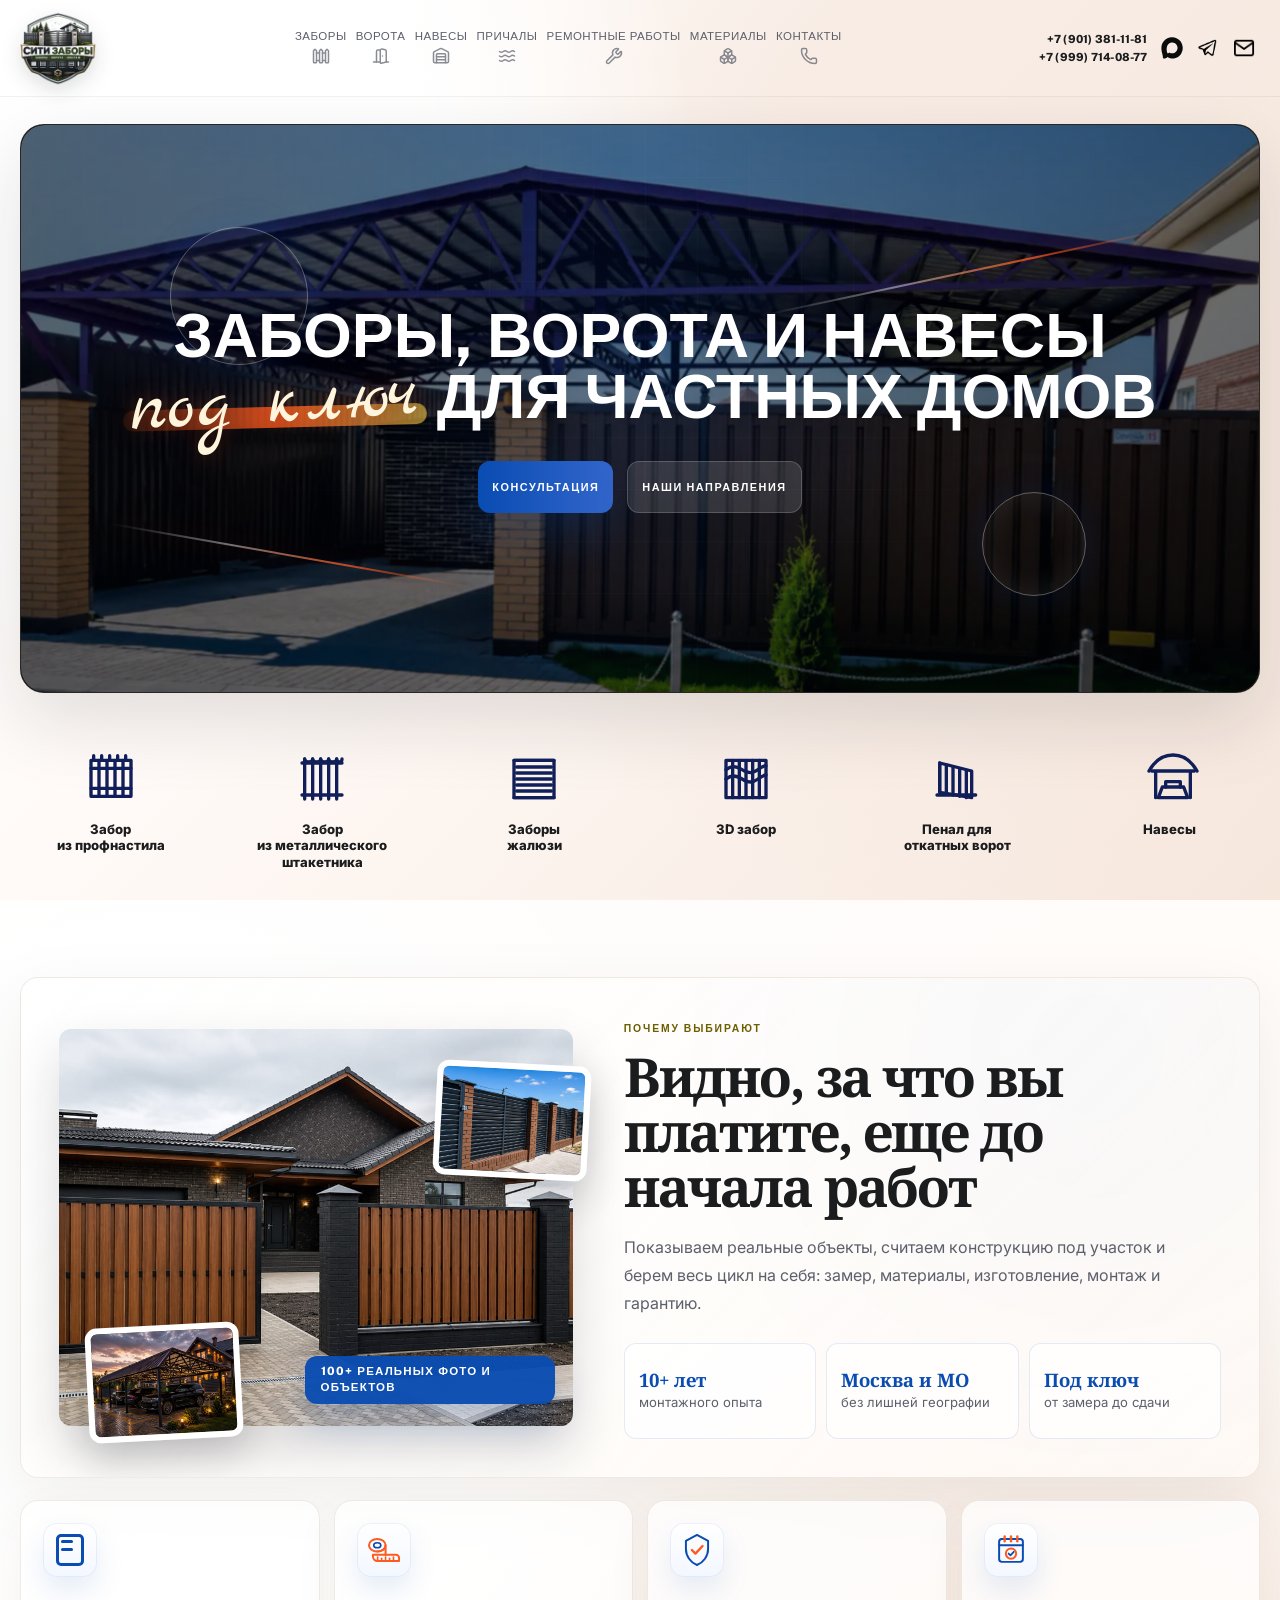
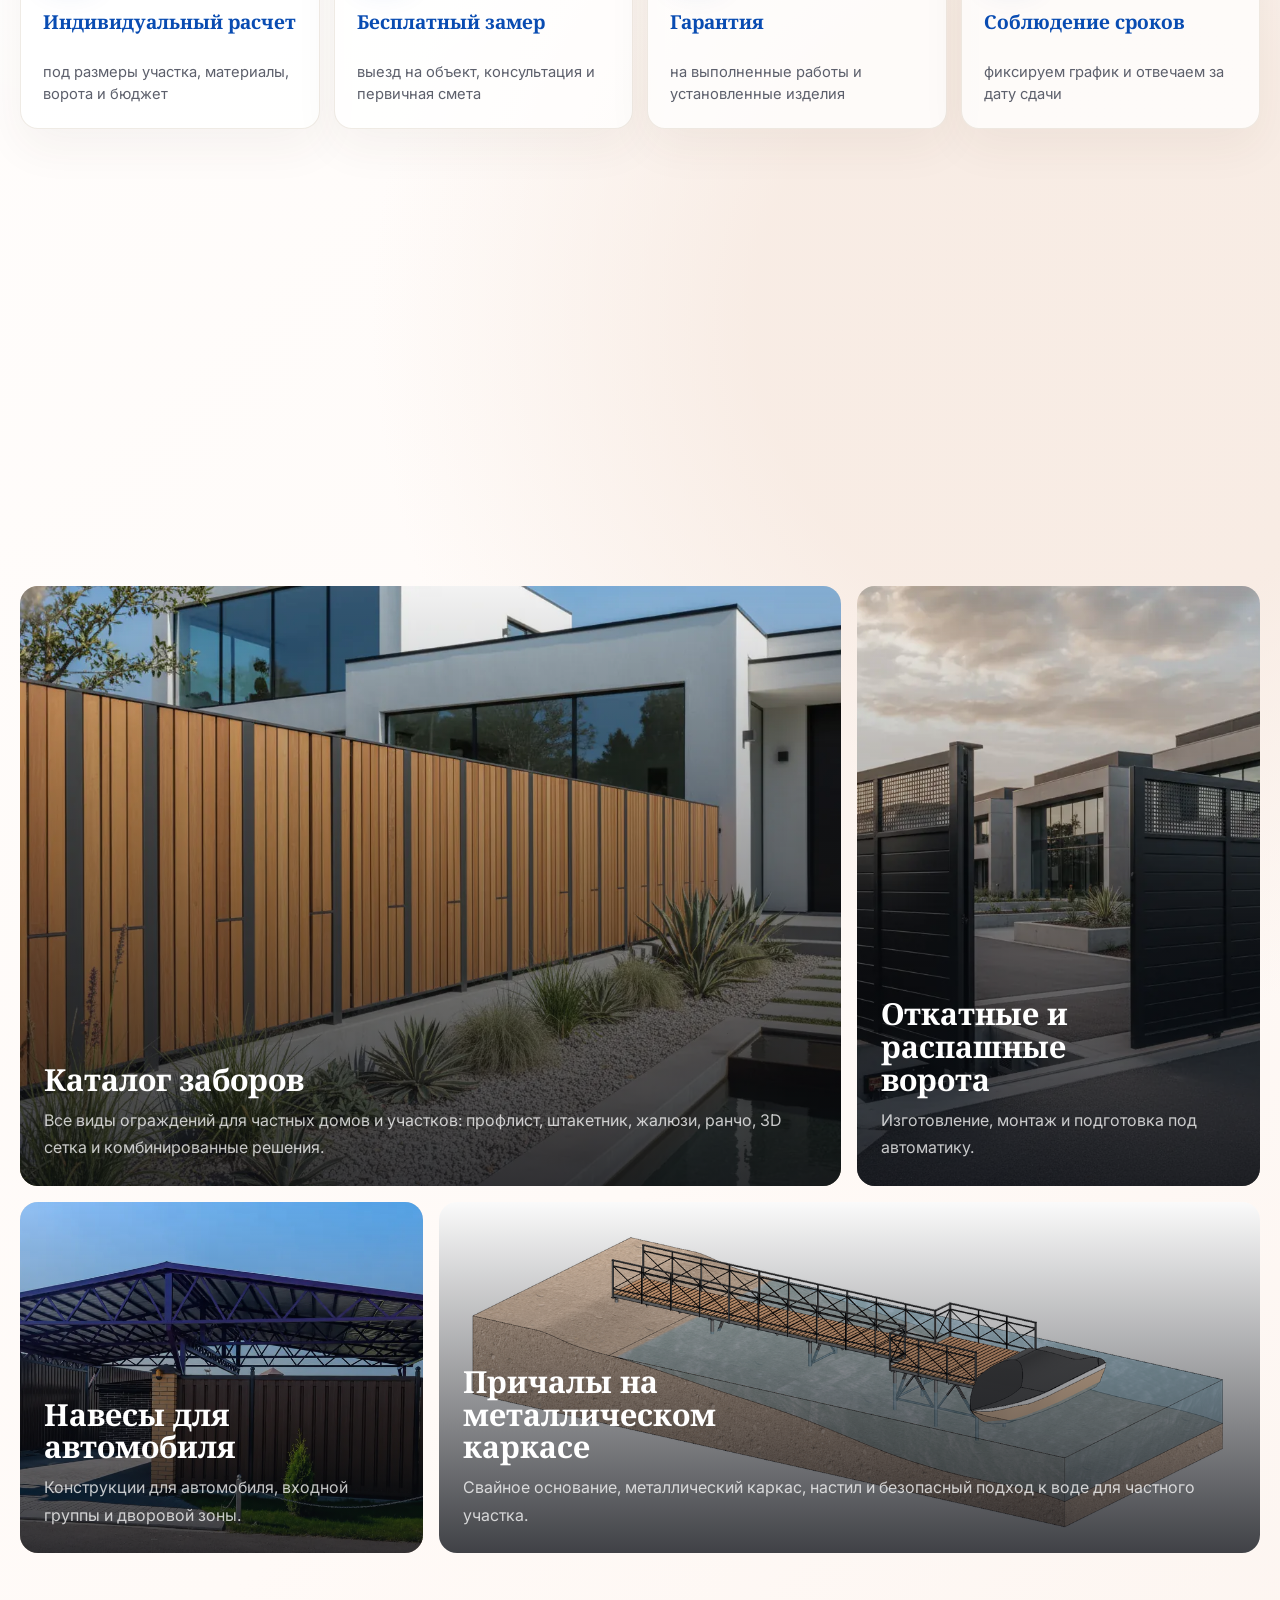
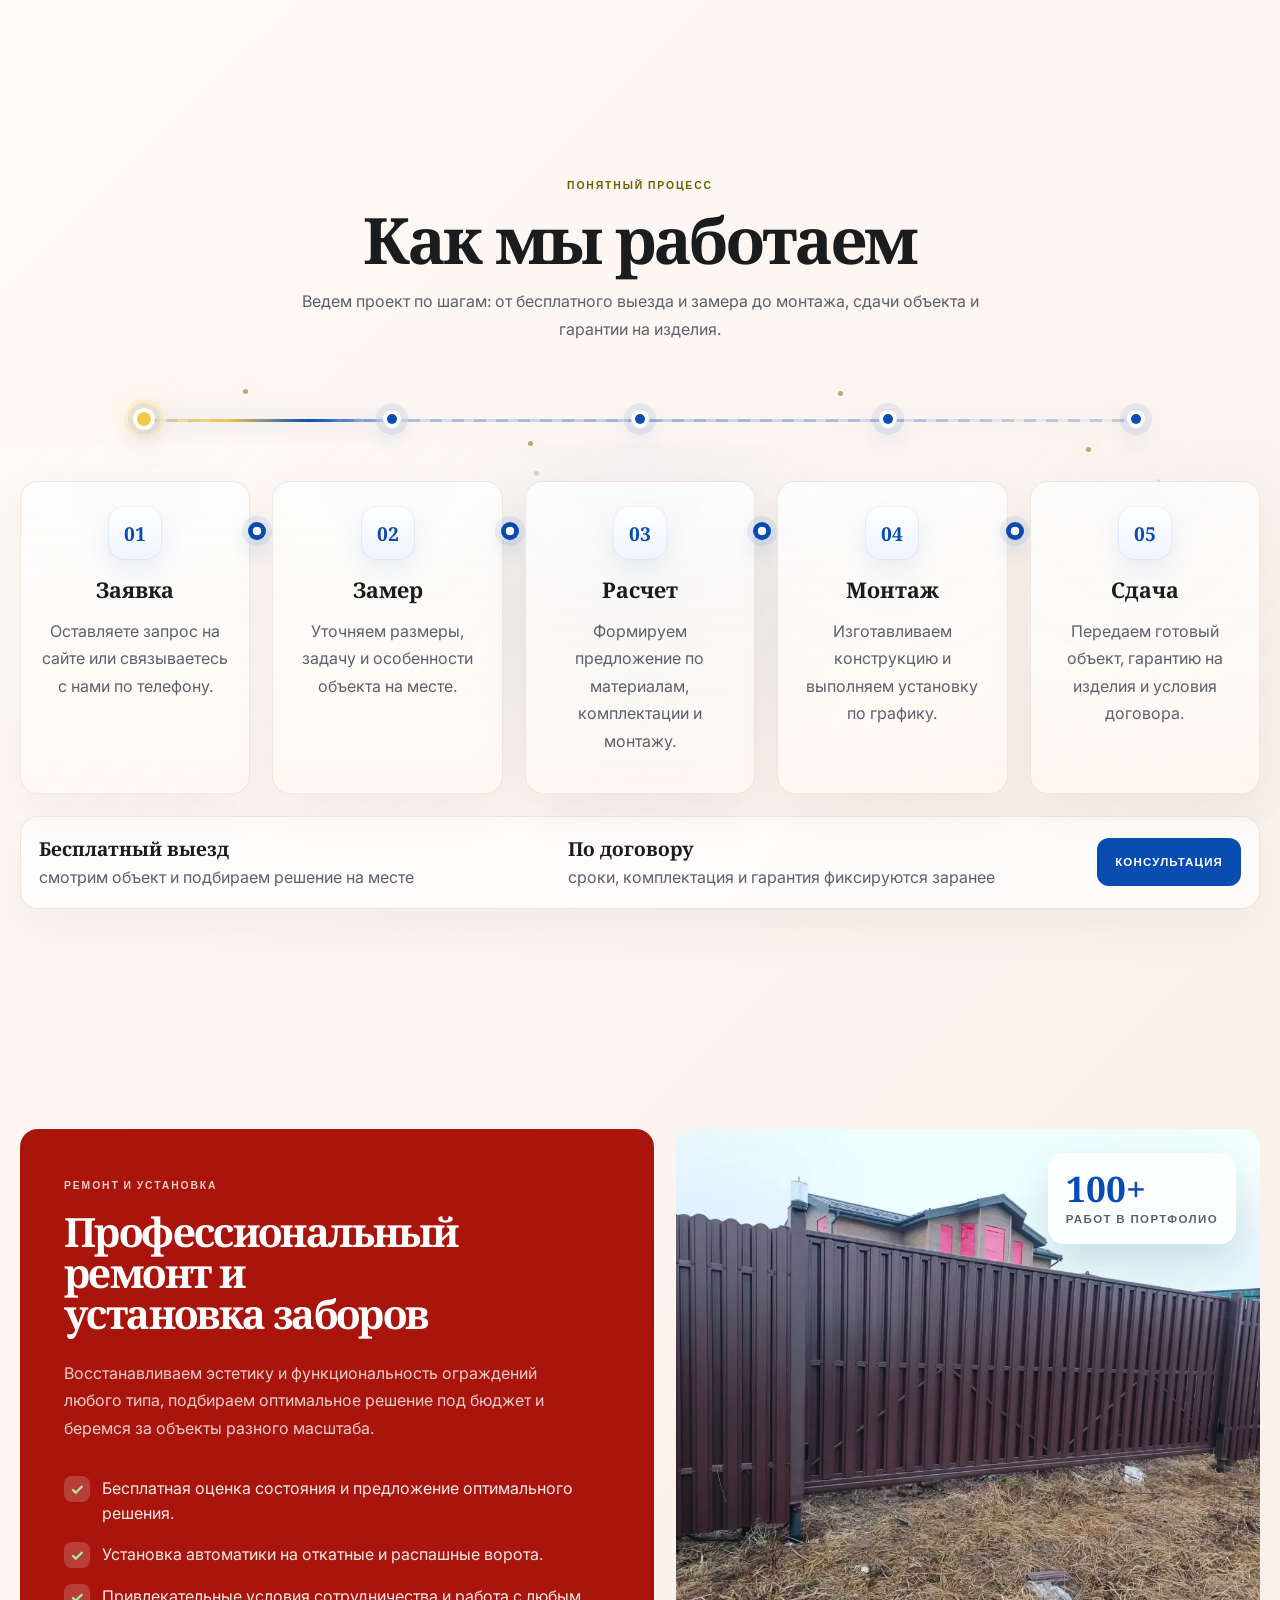
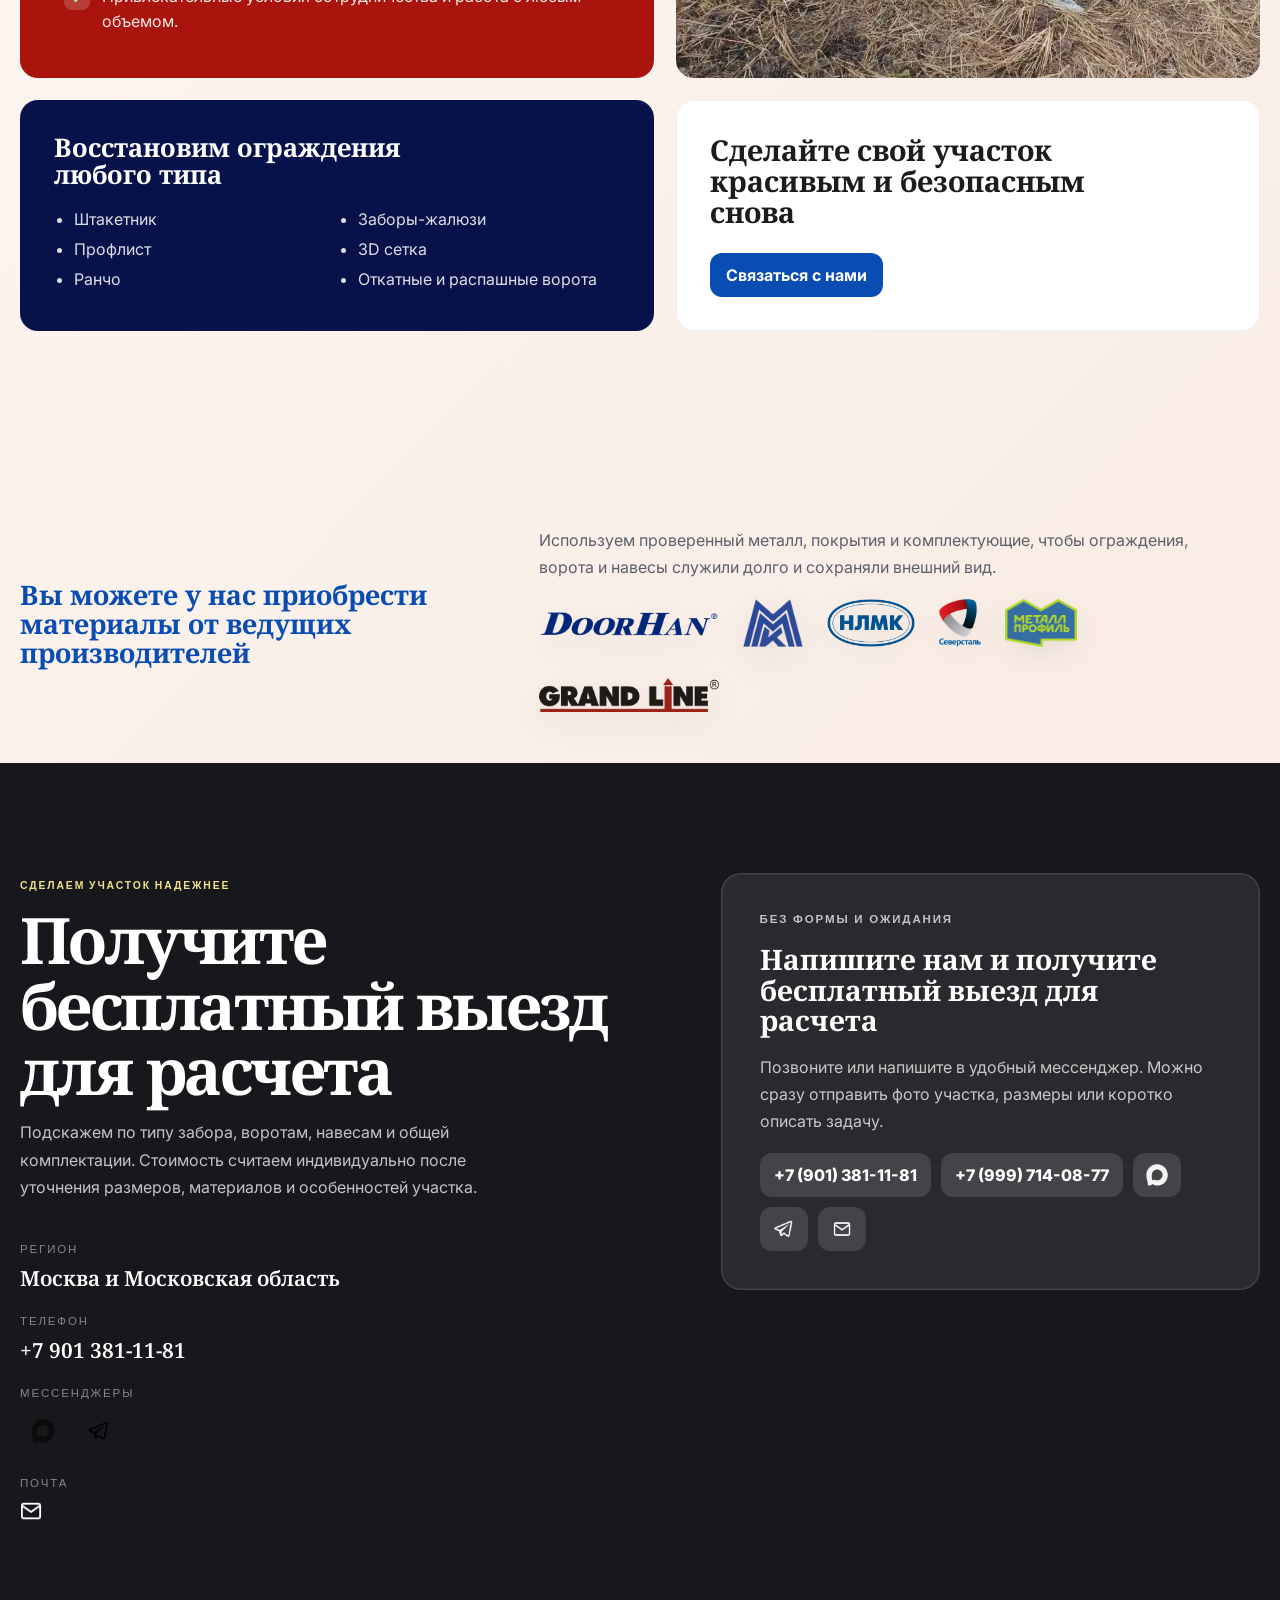
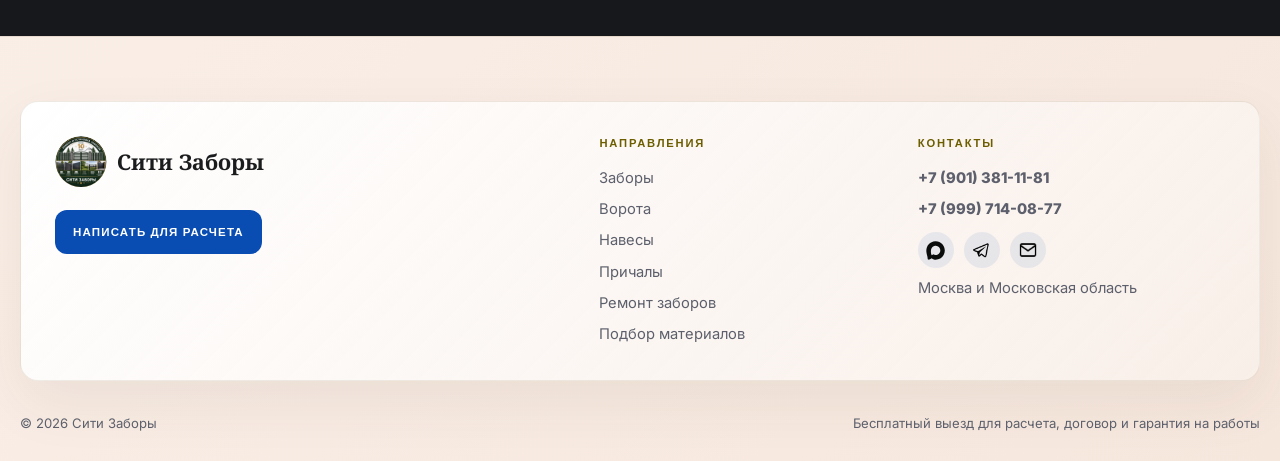
==== commit 1a2c3d19: "Add files via upload" ====
--- a/index.html
+++ b/index.html
@@ -14,7 +14,7 @@
       href="https://fonts.googleapis.com/css2?family=Inter:wght@400;500;600;700&family=Marck+Script&family=Noto+Serif:wght@400;600;700&family=Public+Sans:wght@500;600;700&display=swap"
       rel="stylesheet"
     />
-    <link rel="stylesheet" href="./styles.css?v=20260714-layout-images-v2" />
+    <link rel="stylesheet" href="./styles.css?v=20260717-nav-icons-all-pages" />
   </head>
   <body>
     <header class="site-header">
@@ -26,14 +26,13 @@
         </a>
 
         <nav class="site-nav" aria-label="Основная навигация">
-          <a class="is-active" href="./index.html">Главная</a>
-          <a href="./fences.html">Заборы</a>
-          <a href="./gates.html">Ворота</a>
-          <a href="./canopies.html">Навесы</a>
-          <a href="./piers.html">Причалы</a>
-          <a href="./repair.html">Ремонтные работы</a>
-          <a href="./materials.html">Материалы</a>
-          <a href="./contacts.html">Контакты</a>
+          <a href="./fences.html"><span class="site-nav-label">Заборы</span><span class="site-nav-icon nav-icon-fence" aria-hidden="true"></span></a>
+          <a href="./gates.html"><span class="site-nav-label">Ворота</span><span class="site-nav-icon nav-icon-gates" aria-hidden="true"></span></a>
+          <a href="./canopies.html"><span class="site-nav-label">Навесы</span><span class="site-nav-icon nav-icon-canopy" aria-hidden="true"></span></a>
+          <a href="./piers.html"><span class="site-nav-label">Причалы</span><span class="site-nav-icon nav-icon-piers" aria-hidden="true"></span></a>
+          <a href="./repair.html"><span class="site-nav-label">Ремонтные работы</span><span class="site-nav-icon nav-icon-repair" aria-hidden="true"></span></a>
+          <a href="./materials.html"><span class="site-nav-label">Материалы</span><span class="site-nav-icon nav-icon-materials" aria-hidden="true"></span></a>
+          <a href="./contacts.html"><span class="site-nav-label">Контакты</span><span class="site-nav-icon nav-icon-contacts" aria-hidden="true"></span></a>
         </nav>
 
         <div class="header-tools">
@@ -575,6 +574,6 @@
         }, 5000);
       })();
     </script>
-    <script src="./assets/site-effects.js?v=20260714-catalog-filter-v2"></script>
+    <script src="./assets/site-effects.js?v=20260717-gate-sections-icons"></script>
   </body>
 </html>
--- a/styles.css
+++ b/styles.css
@@ -8135,19 +8135,20 @@
 
 @media (min-width: 1181px) {
   .site-nav {
-    font-size: clamp(0.66rem, 0.62vw, 0.76rem);
+    font-size: clamp(0.72rem, 0.68vw, 0.82rem);
+    letter-spacing: 0.04em;
   }
 }
 
 @media (min-width: 1181px) and (max-width: 1530px) {
   .site-nav {
-    font-size: 0.66rem;
+    font-size: 0.72rem;
   }
 }
 
 @media (max-width: 1180px) and (min-width: 761px) {
   .site-nav {
-    font-size: 0.68rem;
+    font-size: 0.72rem;
   }
 }
 
@@ -8175,7 +8176,7 @@
 
 @media (max-width: 760px) {
   .site-nav {
-    font-size: 0.65rem;
+    font-size: 0.67rem;
   }
 
   .info-page .fences-hero-panel {
@@ -8187,3 +8188,185 @@
     font-size: clamp(2.35rem, 11vw, 3.4rem);
   }
 }
+
+/* Header navigation icons */
+.site-nav a {
+  display: inline-flex;
+  flex-direction: column;
+  align-items: center;
+  justify-content: center;
+  gap: 5px;
+  line-height: 1;
+}
+
+.site-nav-icon {
+  display: block;
+  width: 18px;
+  height: 18px;
+  flex: 0 0 auto;
+  background: currentColor;
+  -webkit-mask: var(--nav-icon) center / contain no-repeat;
+  mask: var(--nav-icon) center / contain no-repeat;
+  opacity: 0.72;
+  transition: opacity 0.2s ease, transform 0.2s ease;
+}
+
+.site-nav a:hover .site-nav-icon,
+.site-nav a.is-active .site-nav-icon {
+  opacity: 1;
+  transform: translateY(1px);
+}
+
+.nav-icon-fence {
+  --nav-icon: url("[data-uri]");
+}
+
+.nav-icon-gates {
+  --nav-icon: url("[data-uri]");
+}
+
+.nav-icon-canopy {
+  --nav-icon: url("[data-uri]");
+}
+
+.nav-icon-piers {
+  --nav-icon: url("[data-uri]");
+}
+
+.nav-icon-repair {
+  --nav-icon: url("[data-uri]");
+}
+
+.nav-icon-materials {
+  --nav-icon: url("[data-uri]");
+}
+
+.nav-icon-contacts {
+  --nav-icon: url("[data-uri]");
+}
+
+/* Gates category sections */
+.gates-categories {
+  padding-top: 96px;
+}
+
+.gate-subsection-nav {
+  display: flex;
+  flex-wrap: wrap;
+  gap: 10px 24px;
+  margin-bottom: clamp(58px, 6vw, 92px);
+  padding: 18px 0;
+  border-top: 1px solid rgba(17, 18, 22, 0.12);
+  border-bottom: 1px solid rgba(17, 18, 22, 0.12);
+}
+
+.gate-subsection-nav a {
+  position: relative;
+  color: var(--muted);
+  font-family: "Public Sans", sans-serif;
+  font-size: 0.76rem;
+  font-weight: 800;
+  letter-spacing: 0.08em;
+  text-transform: uppercase;
+  transition: color 0.2s ease;
+}
+
+.gate-subsection-nav a:hover {
+  color: var(--primary);
+}
+
+.gate-category-list {
+  display: grid;
+  gap: clamp(82px, 9vw, 132px);
+}
+
+.gate-category {
+  scroll-margin-top: 118px;
+}
+
+.gate-category-head {
+  display: grid;
+  grid-template-columns: 58px minmax(0, 1fr);
+  gap: 20px;
+  align-items: start;
+  max-width: 880px;
+  margin-bottom: 34px;
+}
+
+.gate-category-head > span {
+  display: grid;
+  place-items: center;
+  width: 52px;
+  height: 52px;
+  border-radius: 8px;
+  background: var(--primary);
+  color: var(--white);
+  font-family: "Public Sans", sans-serif;
+  font-size: 0.8rem;
+  font-weight: 800;
+  letter-spacing: 0.06em;
+}
+
+.gate-category-head h3 {
+  margin: 0;
+  font-family: "Noto Serif", serif;
+  font-size: clamp(2rem, 3vw, 3.65rem);
+  line-height: 1;
+}
+
+.gate-category-head p {
+  max-width: 62ch;
+  margin: 12px 0 0;
+  color: var(--muted);
+  line-height: 1.65;
+}
+
+.gate-category .fences-type-grid {
+  grid-template-columns: repeat(2, minmax(0, 1fr));
+}
+
+@media (max-width: 1100px) {
+  .gate-category .fences-type-grid {
+    grid-template-columns: repeat(2, minmax(0, 1fr));
+  }
+}
+
+@media (max-width: 760px) {
+  .site-nav a {
+    gap: 4px;
+  }
+
+  .site-nav-icon {
+    width: 16px;
+    height: 16px;
+  }
+
+  .gate-subsection-nav {
+    flex-wrap: nowrap;
+    overflow-x: auto;
+    padding: 15px 0;
+    scrollbar-width: none;
+  }
+
+  .gate-subsection-nav::-webkit-scrollbar {
+    display: none;
+  }
+
+  .gate-subsection-nav a {
+    flex: 0 0 auto;
+  }
+
+  .gate-category-head {
+    grid-template-columns: 46px minmax(0, 1fr);
+    gap: 14px;
+  }
+
+  .gate-category-head > span {
+    width: 42px;
+    height: 42px;
+  }
+
+  .gate-category .fences-type-grid {
+    grid-template-columns: 1fr;
+  }
+}
